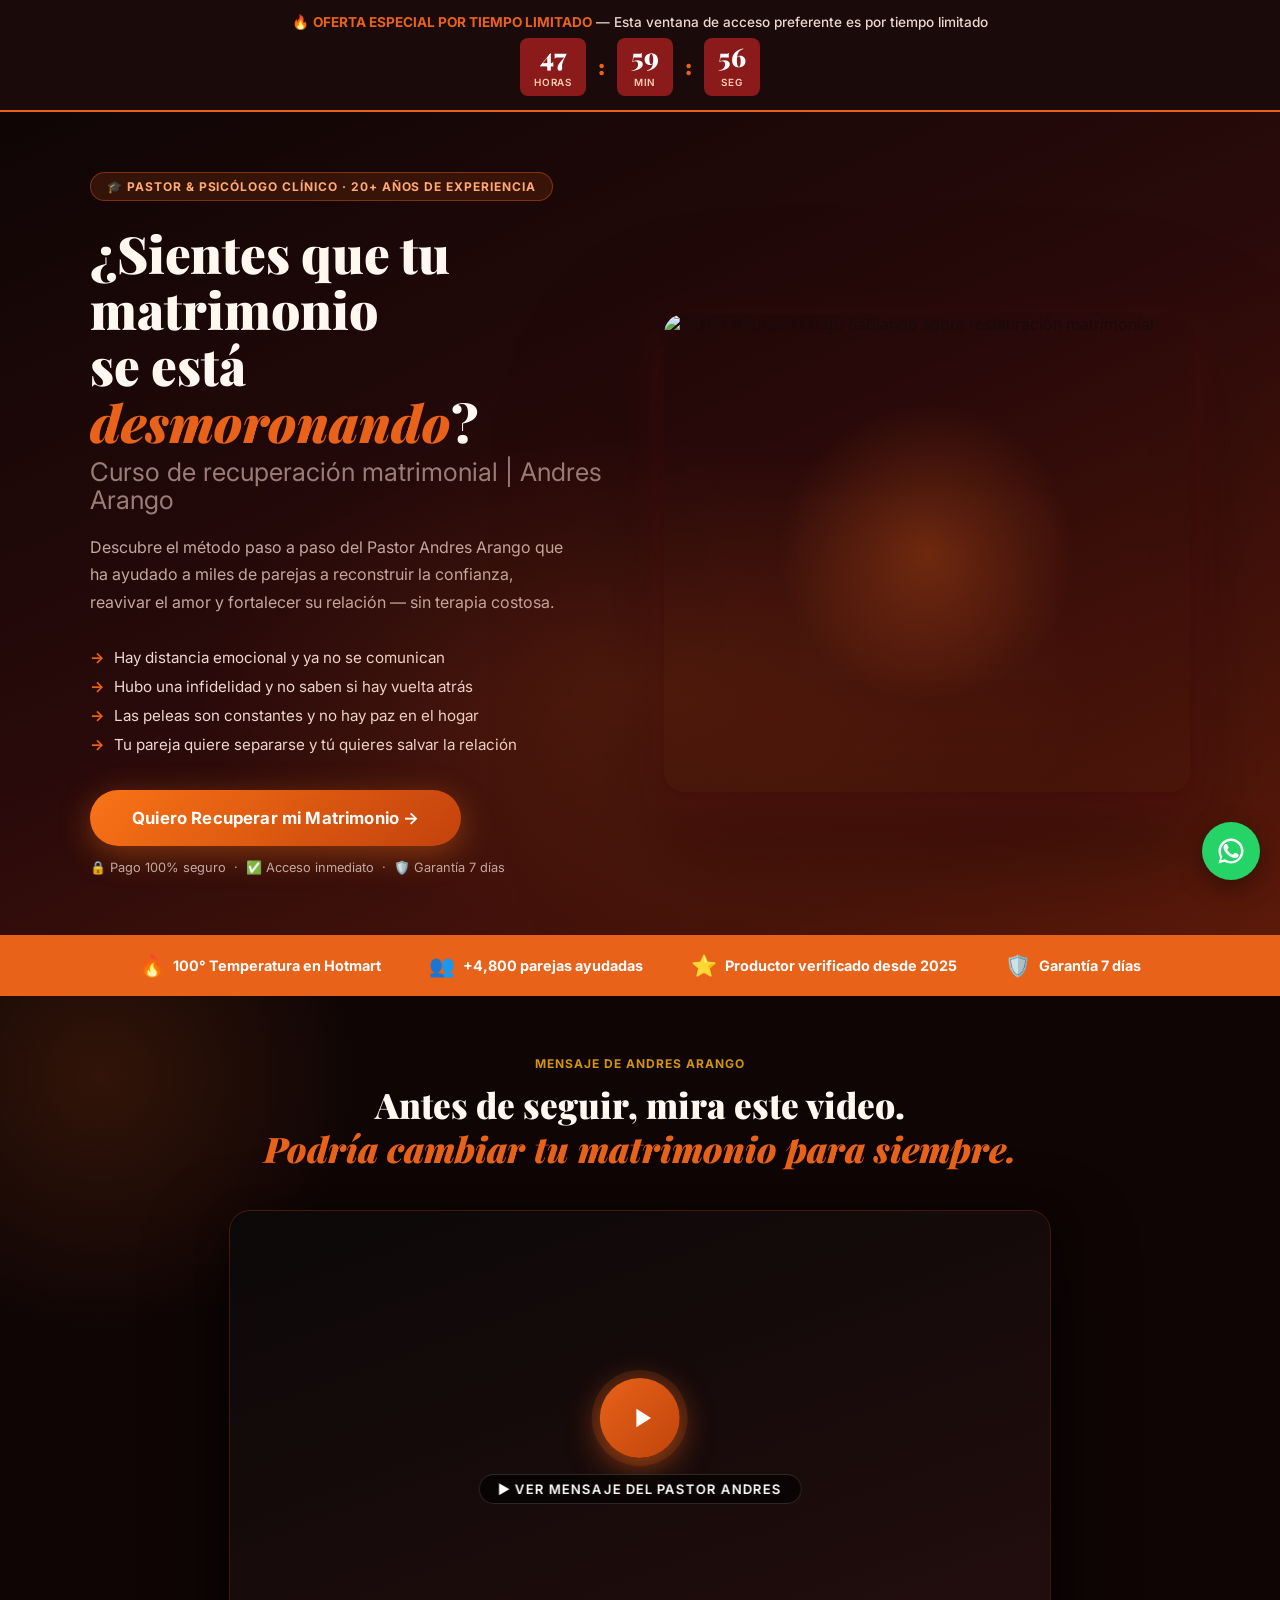
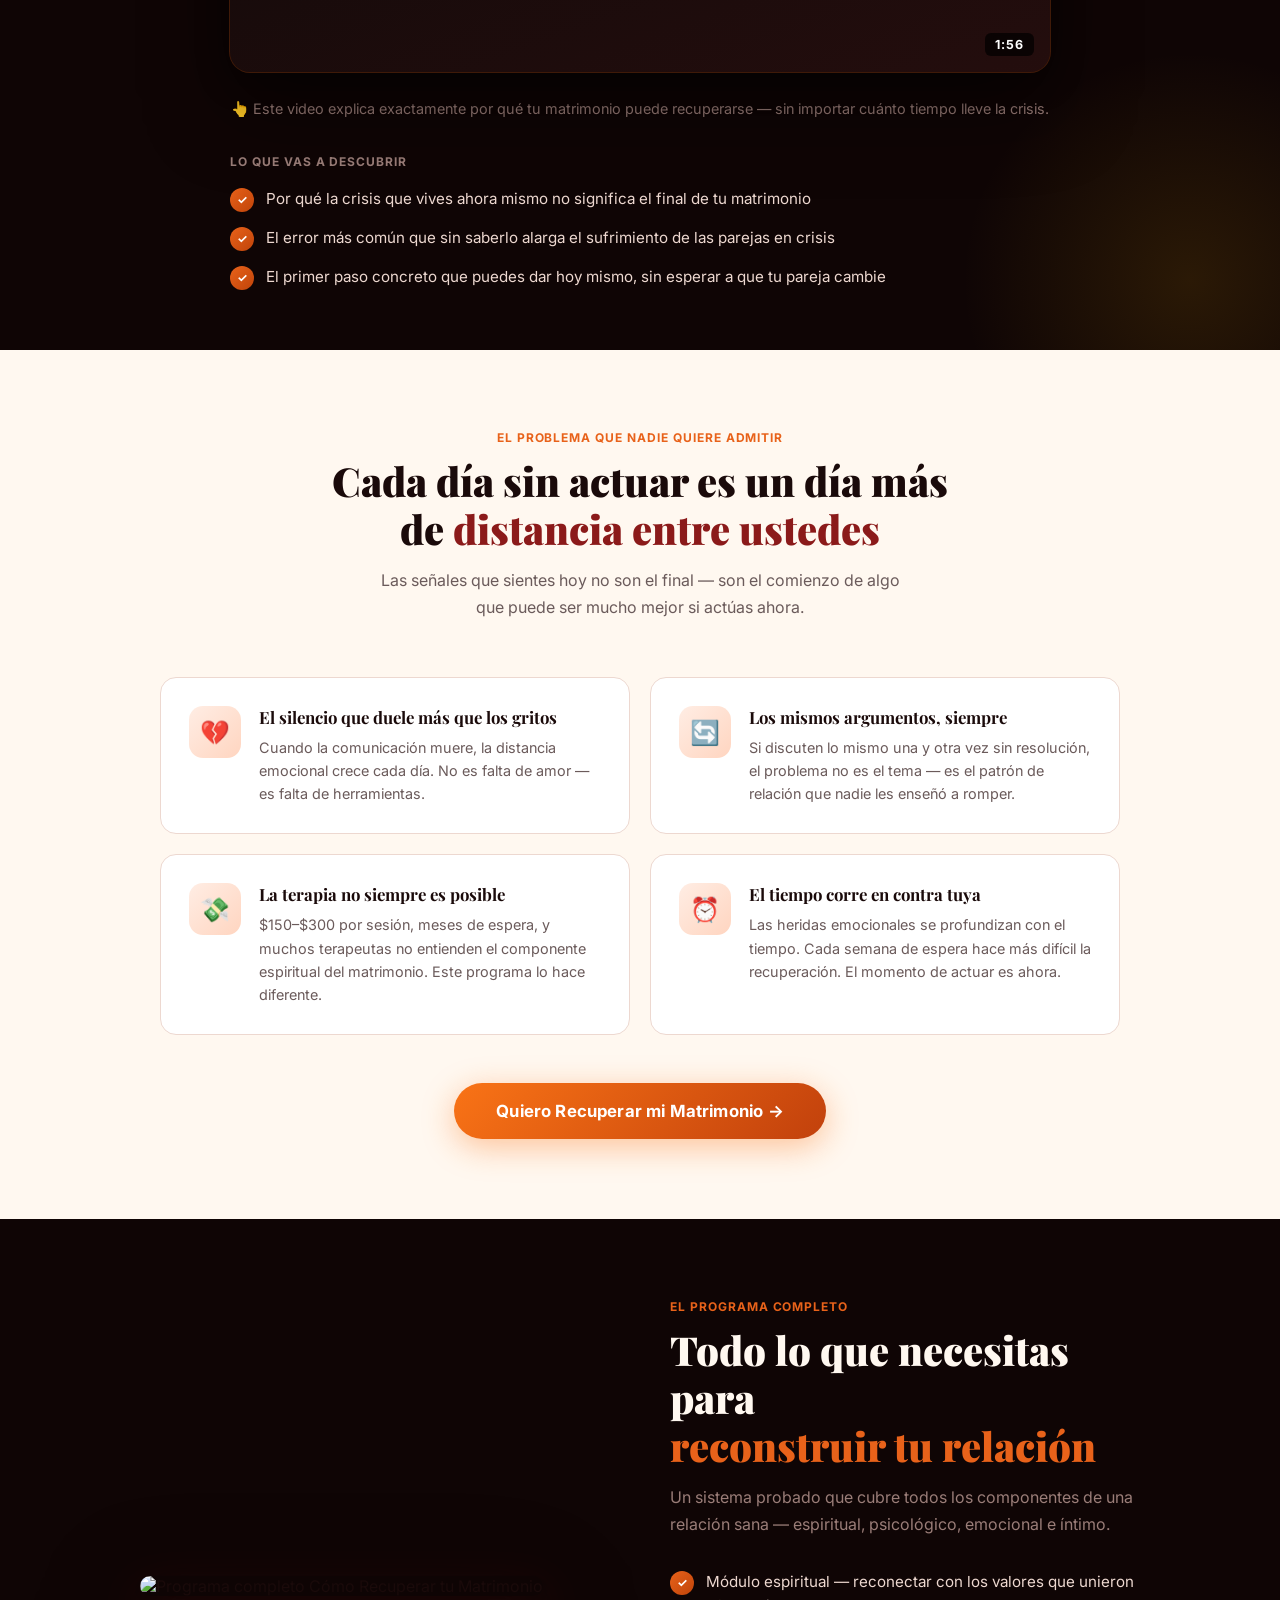
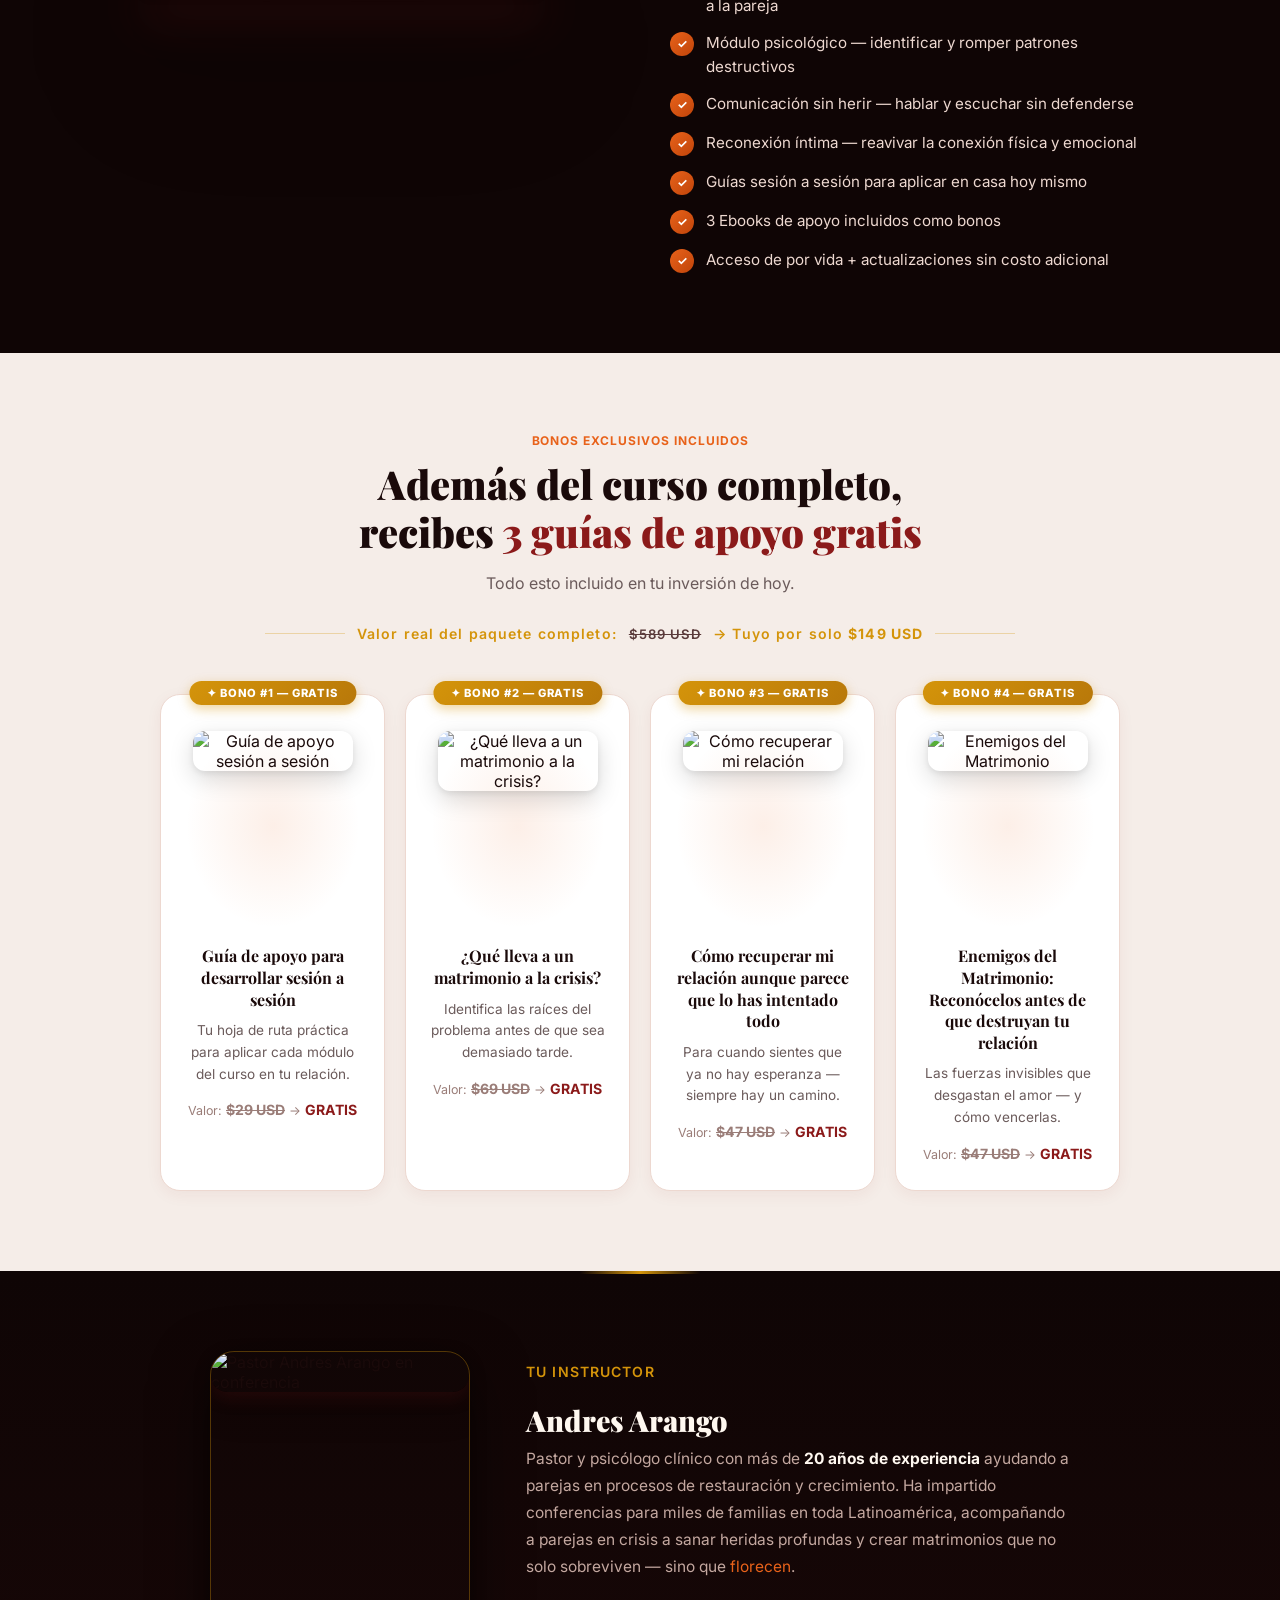
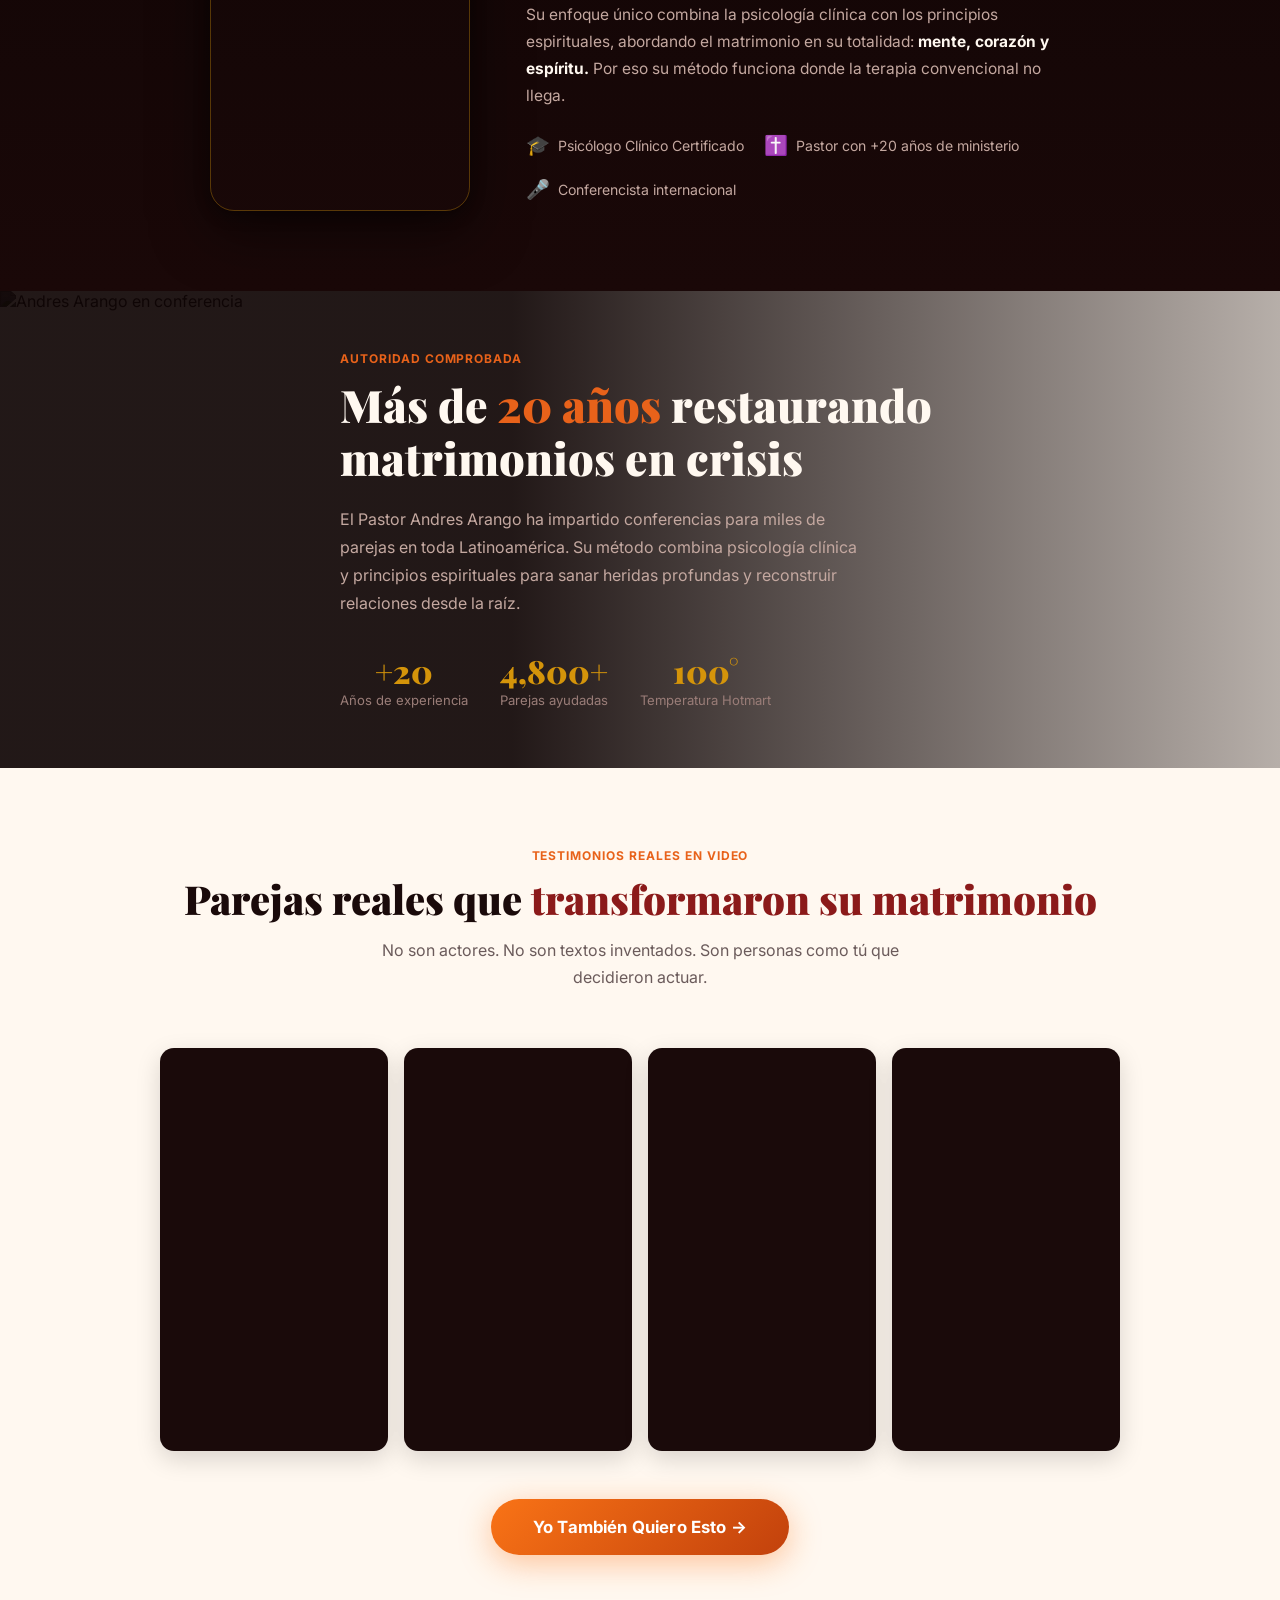
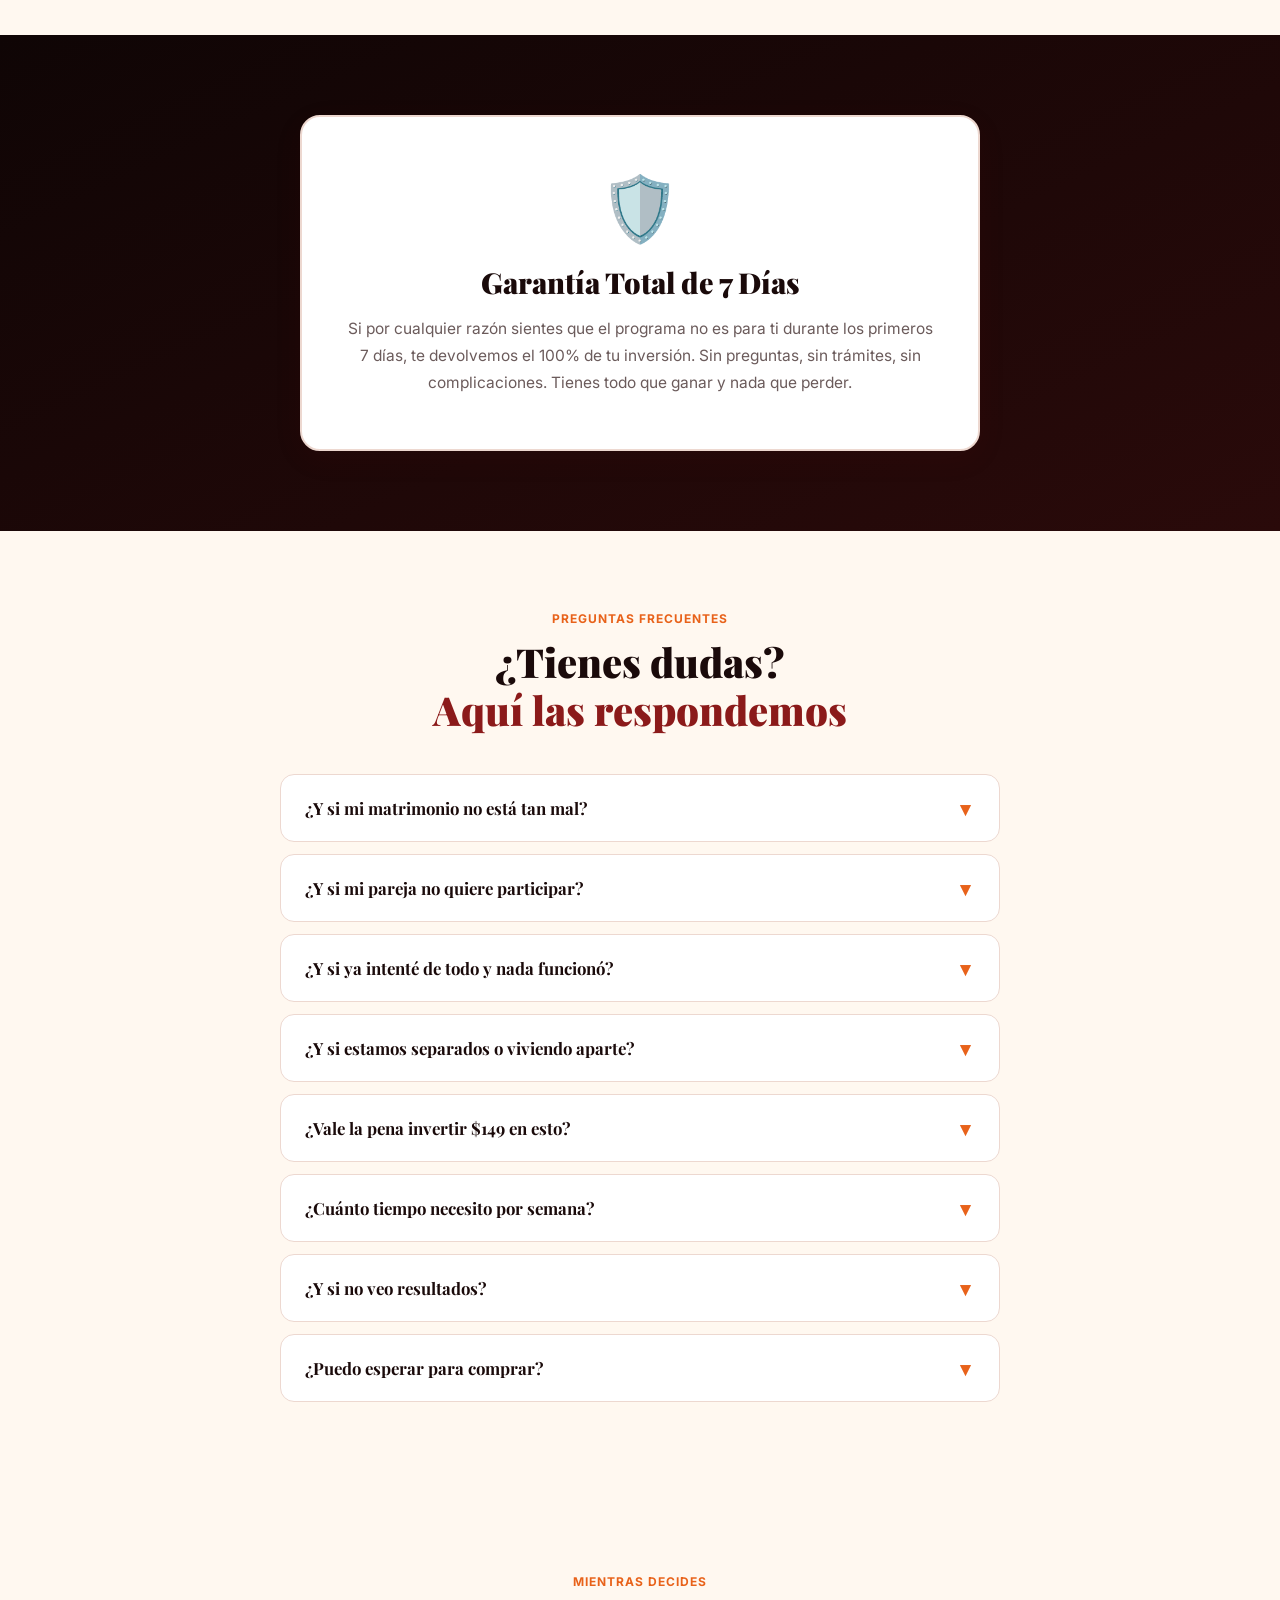
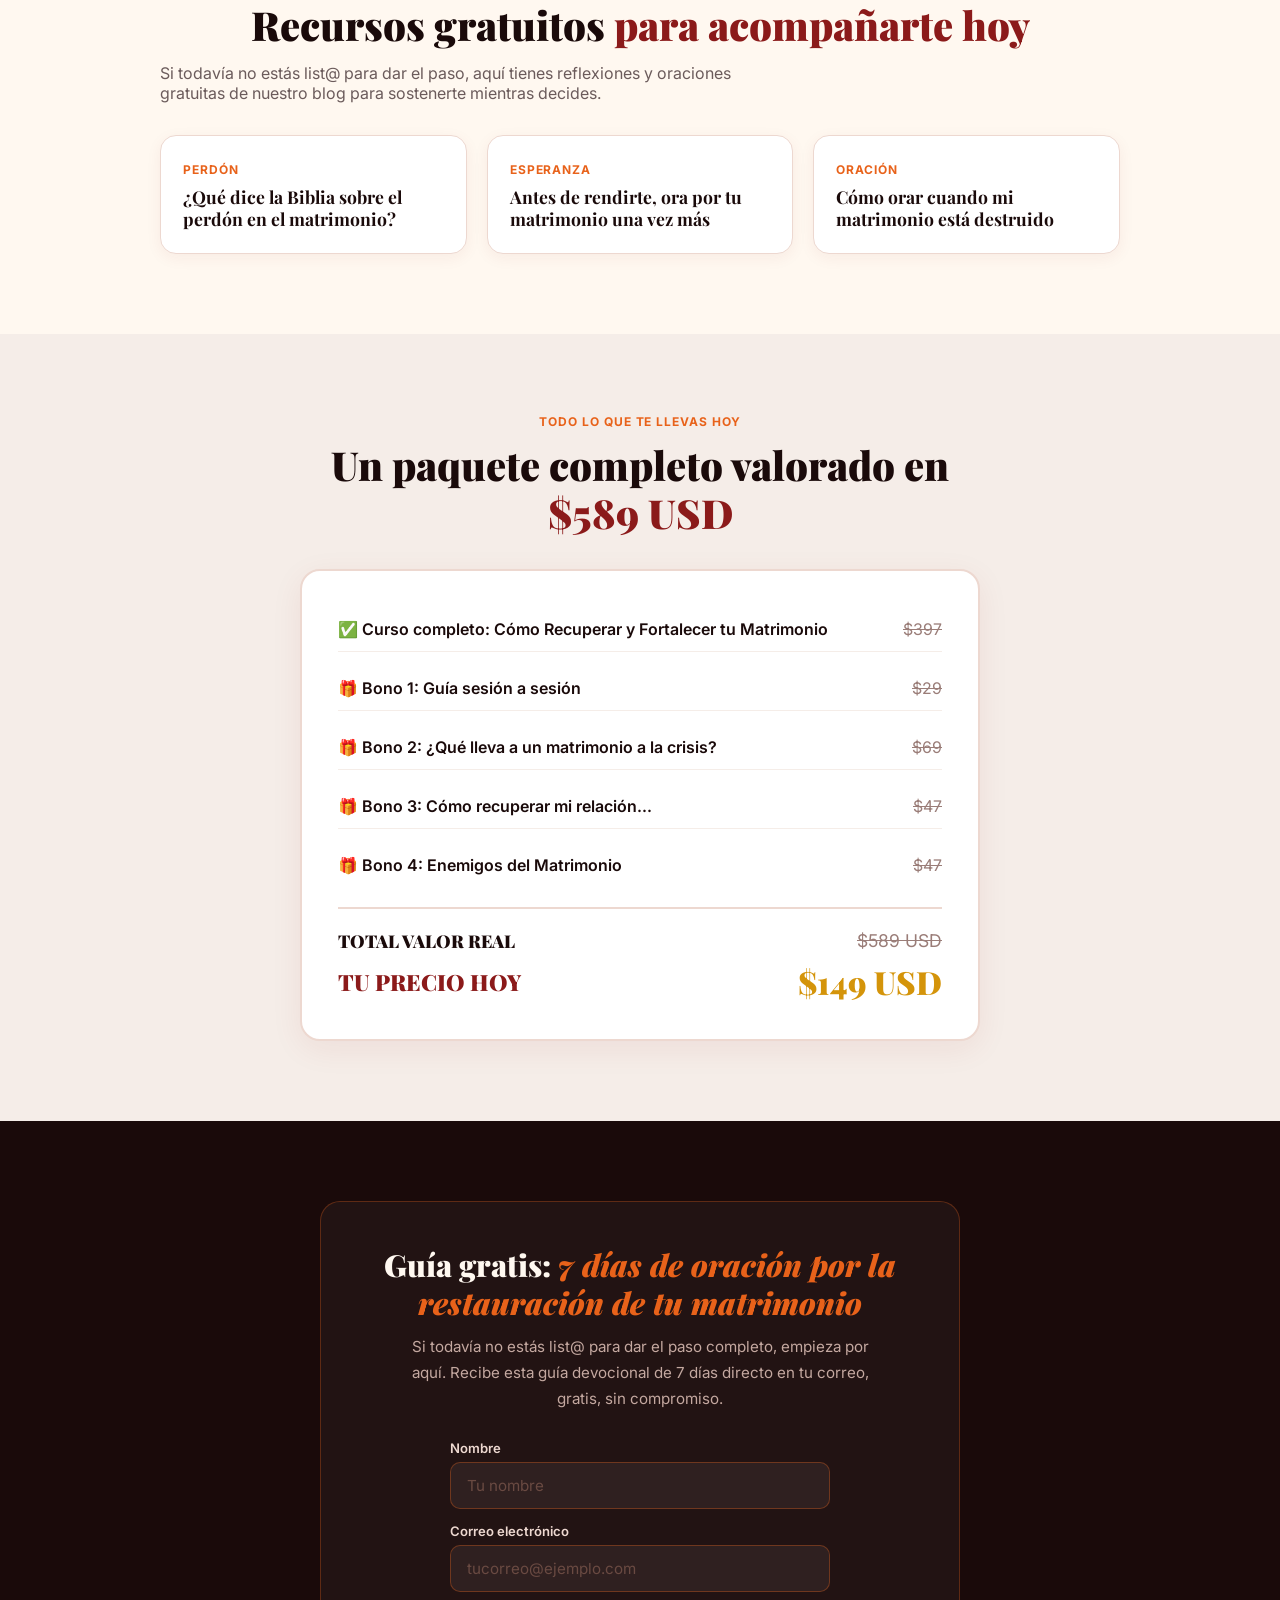
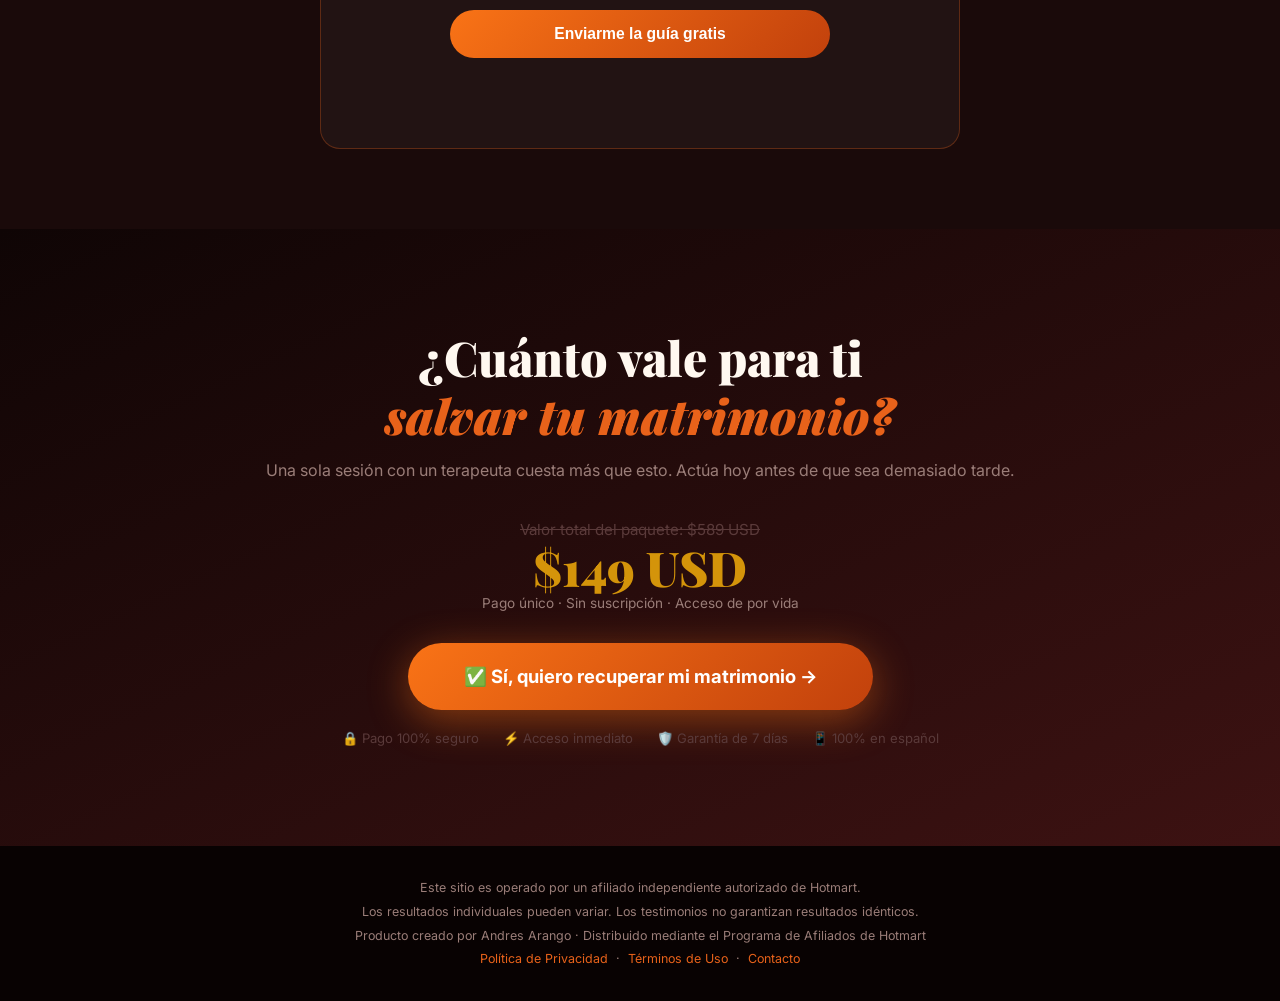
==== index.html @ 4d8a2b2e "feat: add floating WhatsApp button for visitor questions" ====
<!DOCTYPE html>
<html lang="es">
<head>
<meta charset="UTF-8">
<meta name="viewport" content="width=device-width, initial-scale=1.0">

<!-- CONFIGURACIÓN DE TRACKING — ver README.md para instrucciones -->
<script>
  window.RTM_CONFIG = {
    META_PIXEL_ID: '1792476815276272',
    META_PIXEL_ID_2: '1639376823820584',
    GA4_MEASUREMENT_ID: 'G-TPS7XFZXM7',
    LEAD_MAGNET_ENDPOINT: 'https://matrimonio-landing-api.vercel.app/api/newsletter'
  };
</script>
<script defer src="./analytics.js"></script>
<noscript><img height="1" width="1" style="display:none"
src="https://www.facebook.com/tr?id=1792476815276272&ev=PageView&noscript=1"
/></noscript>

<title>Recupera tu Matrimonio en Crisis | Curso Andres Arango</title>

<!-- SEO BÁSICO -->
<meta name="description" content="¿Tu matrimonio está en crisis? El método del Pastor Andres Arango, psicólogo clínico con 20+ años, para recuperar la confianza y el amor. Garantía de 7 días.">
<meta name="keywords" content="recuperar matrimonio, fortalecer matrimonio, crisis matrimonial, curso matrimonio, Andres Arango, restaurar relación, matrimonio en crisis, cómo salvar mi matrimonio">
<meta name="author" content="Andres Arango">
<meta name="robots" content="index, follow">
<link rel="canonical" href="https://restauratumatrimonio.org/">

<!-- OPEN GRAPH (Facebook / WhatsApp) -->
<meta property="og:type" content="website">
<meta property="og:url" content="https://restauratumatrimonio.org/">
<meta property="og:title" content="¿Tu Matrimonio Está en Crisis? Hay Solución — Andres Arango">
<meta property="og:description" content="Descubre el método paso a paso del Pastor Andres Arango para recuperar la confianza, reavivar el amor y fortalecer tu relación. Sin terapia costosa. Garantía 7 días.">
<meta property="og:image" content="https://pub-6b628a581f5c4279a17754da05badef4.r2.dev/r2-upload/hero-photo.webp">
<meta property="og:image:width" content="1200">
<meta property="og:image:height" content="630">
<meta property="og:site_name" content="Restaura tu Matrimonio">
<meta property="og:locale" content="es_ES">

<!-- TWITTER CARD -->
<meta name="twitter:card" content="summary_large_image">
<meta name="twitter:title" content="¿Tu Matrimonio Está en Crisis? Hay Solución">
<meta name="twitter:description" content="Método probado del Pastor Andres Arango para recuperar y fortalecer tu matrimonio. +4,800 parejas ayudadas.">
<meta name="twitter:image" content="https://pub-6b628a581f5c4279a17754da05badef4.r2.dev/r2-upload/hero-photo.webp">

<!-- SCHEMA.ORG — Curso -->
<script type="application/ld+json">
{
  "@context": "https://schema.org",
  "@type": "Course",
  "name": "Cómo Recuperar y Fortalecer tu Matrimonio",
  "description": "Curso online del Pastor y Psicólogo Clínico Andres Arango para recuperar y fortalecer el matrimonio. Incluye módulos espirituales, psicológicos, de comunicación e intimidad.",
  "provider": {
    "@type": "Person",
    "name": "Andres Arango",
    "jobTitle": "Pastor y Psicólogo Clínico",
    "url": "https://restauratumatrimonio.org"
  },
  "offers": {
    "@type": "Offer",
    "price": "149",
    "priceCurrency": "USD",
    "availability": "https://schema.org/InStock",
    "url": "https://go.hotmart.com/D1064872390"
  },
  "inLanguage": "es",
  "url": "https://restauratumatrimonio.org"
}
</script>

<!-- SCHEMA.ORG — FAQ (debe coincidir exactamente con el FAQ visible en la página) -->
<script type="application/ld+json">
{
  "@context": "https://schema.org",
  "@type": "FAQPage",
  "mainEntity": [
    {
      "@type": "Question",
      "name": "¿Y si mi matrimonio no está tan mal?",
      "acceptedAnswer": {
        "@type": "Answer",
        "text": "Este curso también previene y fortalece. No tienes que estar en crisis para beneficiarte — las parejas que lo hacen antes tienen resultados aún más poderosos."
      }
    },
    {
      "@type": "Question",
      "name": "¿Y si mi pareja no quiere participar?",
      "acceptedAnswer": {
        "@type": "Answer",
        "text": "Muchas transformaciones empiezan con uno. Cuando tú cambias, la dinámica de la relación cambia — no necesitas que tu pareja participe desde el inicio."
      }
    },
    {
      "@type": "Question",
      "name": "¿Y si ya intenté de todo y nada funcionó?",
      "acceptedAnswer": {
        "@type": "Answer",
        "text": "Muchas parejas llegan aquí después de terapia, libros o consejos que no dieron resultado. Este programa combina lo espiritual, lo psicológico y lo práctico en un solo sistema paso a paso, diseñado para romper los patrones que un intento aislado no puede cambiar."
      }
    },
    {
      "@type": "Question",
      "name": "¿Y si estamos separados o viviendo aparte?",
      "acceptedAnswer": {
        "@type": "Answer",
        "text": "Sí, puede ayudarte incluso si ya están separados. Muchas herramientas — sanar heridas, entender qué llevó a la crisis, reconstruir la comunicación — se trabajan primero de forma individual, antes de cualquier reencuentro."
      }
    },
    {
      "@type": "Question",
      "name": "¿Vale la pena invertir $149 en esto?",
      "acceptedAnswer": {
        "@type": "Answer",
        "text": "Compáralo con una sola sesión de terapia de pareja, que suele costar $150–$300 y requiere varias sesiones. Aquí tienes acceso de por vida a un sistema completo, con garantía de 7 días: si sientes que no es para ti, te devolvemos el 100%. El riesgo está de nuestro lado."
      }
    },
    {
      "@type": "Question",
      "name": "¿Cuánto tiempo necesito por semana?",
      "acceptedAnswer": {
        "@type": "Answer",
        "text": "El curso está diseñado para avanzar a tu ritmo. Puedes dedicar 30-45 minutos por semana y ver resultados reales en pocas semanas."
      }
    },
    {
      "@type": "Question",
      "name": "¿Y si no veo resultados?",
      "acceptedAnswer": {
        "@type": "Answer",
        "text": "Tienes 7 días de garantía completa. Si por cualquier razón sientes que no es para ti, te devolvemos el 100% sin preguntas."
      }
    },
    {
      "@type": "Question",
      "name": "¿Puedo esperar para comprar?",
      "acceptedAnswer": {
        "@type": "Answer",
        "text": "Puedes tomarte el tiempo que necesites. Lo único que cambia con el tiempo no es el precio — es cuánto más tiempo pasa tu matrimonio sin las herramientas que necesita. Si sientes que es el momento, esta ventana de acceso preferente está disponible ahora mismo."
      }
    }
  ]
}
</script>

<!-- FAVICON -->
<link rel="icon" type="image/x-icon" href="./favicon.ico">
<link rel="shortcut icon" href="./favicon.ico">
<link rel="apple-touch-icon" href="./favicon.ico">

<!-- PERFORMANCE -->
<link rel="preconnect" href="https://fonts.googleapis.com">
<link rel="preconnect" href="https://fonts.gstatic.com" crossorigin>
<link rel="preconnect" href="https://pub-6b628a581f5c4279a17754da05badef4.r2.dev" crossorigin>
<link rel="dns-prefetch" href="https://www.youtube.com">
<!-- Fuentes no bloqueantes con display=swap -->
<link rel="stylesheet" href="https://fonts.googleapis.com/css2?family=Playfair+Display:ital,wght@0,700;0,900;1,700&family=Inter:wght@400;500;600;700&display=swap" media="print" onload="this.media='all'">
<noscript><link rel="stylesheet" href="https://fonts.googleapis.com/css2?family=Playfair+Display:ital,wght@0,700;0,900;1,700&family=Inter:wght@400;500;600;700&display=swap"></noscript>
<!-- Preload imagen hero (LCP crítico) -->
<link rel="preload" as="image" href="https://pub-6b628a581f5c4279a17754da05badef4.r2.dev/r2-upload/hero-photo.webp" fetchpriority="high">
<style>
  /* Fuentes cargadas via <link> en el <head> para no bloquear render */

  *, *::before, *::after { box-sizing: border-box; margin: 0; padding: 0; }

  :root {
    --crimson: #8B1A1A;
    --orange:  #E8621A;
    --gold:    #D4940A;
    --cream:   #FFF8F0;
    --dark:    #1A0A0A;
    --gray:    #6B5B5B;
    --light:   #F5EDE8;
  }

  html { scroll-behavior: smooth; }
  body { font-display: swap; font-family: 'Inter', sans-serif; background: var(--cream); color: var(--dark); overflow-x: hidden; }

  /* ── IMÁGENES GLOBALES ── */

  /* Mockup del curso (hero + sección solución) */
  .hero-img img,
  .solution-img img {
    border-radius: 20px;
    box-shadow:
      0 4px 6px rgba(0,0,0,0.08),
      0 20px 48px rgba(139,26,26,0.28),
      0 40px 80px rgba(0,0,0,0.35);
    transition: transform 0.3s ease, box-shadow 0.3s ease;
  }
  .hero-img img:hover,
  .solution-img img:hover {
    transform: translateY(-6px) scale(1.01);
    box-shadow:
      0 8px 12px rgba(0,0,0,0.1),
      0 28px 60px rgba(139,26,26,0.35),
      0 50px 100px rgba(0,0,0,0.4);
  }

  /* Ebooks / bonos */
  .ebook-card img {
    border-radius: 12px;
    box-shadow:
      0 4px 12px rgba(0,0,0,0.12),
      0 12px 28px rgba(139,26,26,0.18);
    transition: transform 0.25s ease, box-shadow 0.25s ease;
  }
  .ebook-card:hover img {
    transform: translateY(-5px) rotate(-1deg);
    box-shadow:
      0 8px 20px rgba(0,0,0,0.16),
      0 20px 40px rgba(139,26,26,0.28);
  }

  /* Foto retrato del autor */
  .author-photo img {
    border-radius: 18px;
    box-shadow:
      0 8px 24px rgba(139,26,26,0.2),
      0 24px 56px rgba(0,0,0,0.25);
    transition: transform 0.3s ease;
  }
  .author-photo img:hover { transform: scale(1.02); }

  /* Foto secundaria del autor (predicando) */
  .author-photo + div img,
  .author-inner div > div img {
    border-radius: 16px;
    box-shadow:
      0 6px 18px rgba(139,26,26,0.18),
      0 16px 36px rgba(0,0,0,0.2);
  }

  /* Foto de fondo de banda de autoridad */
  section img[alt*="conferencia"] {
    border-radius: 0;
    box-shadow: none;
  }

  /* ── TOP BAR ── */
  .topbar {
    background: var(--dark);
    color: #fff;
    text-align: center;
    padding: 10px 20px;
    font-size: 0.82rem;
    font-weight: 600;
    letter-spacing: 0.08em;
  }
  .topbar span { color: var(--gold); }

  /* ── HERO ── */
  .hero {
    background: linear-gradient(155deg, #0F0505 0%, #2A0A0A 50%, #5C1A0A 100%);
    padding: 60px 20px 0;
    position: relative;
    overflow: hidden;
  }
  .hero::before {
    content: '';
    position: absolute;
    bottom: 0; left: 50%;
    transform: translateX(-50%);
    width: 900px; height: 500px;
    background: radial-gradient(ellipse, rgba(232,98,26,0.15) 0%, transparent 70%);
    pointer-events: none;
  }

  .hero-inner {
    max-width: 1100px;
    margin: 0 auto;
    display: grid;
    grid-template-columns: 1fr 1fr;
    gap: 48px;
    align-items: center;
  }

  .hero-text { padding-bottom: 60px; }

  .badge {
    display: inline-flex;
    align-items: center;
    gap: 6px;
    background: rgba(232,98,26,0.15);
    border: 1px solid rgba(232,98,26,0.4);
    color: #FFAA70;
    font-size: 0.75rem;
    font-weight: 700;
    letter-spacing: 0.08em;
    text-transform: uppercase;
    padding: 6px 16px;
    border-radius: 50px;
    margin-bottom: 24px;
  }

  .hero h1 {
    font-family: 'Playfair Display', serif;
    font-size: clamp(2rem, 4.5vw, 3.2rem);
    font-weight: 900;
    color: #FFF8F0;
    line-height: 1.1;
    margin-bottom: 20px;
  }
  .hero h1 em { font-style: italic; color: var(--orange); }

  .hero-desc {
    color: #C4A8A0;
    font-size: 1rem;
    line-height: 1.7;
    margin-bottom: 32px;
    max-width: 480px;
  }

  /* PAIN CHECKLIST */
  .pain-list {
    list-style: none;
    margin-bottom: 36px;
    display: flex;
    flex-direction: column;
    gap: 10px;
  }
  .pain-list li {
    display: flex;
    align-items: center;
    gap: 10px;
    color: #EDD8D0;
    font-size: 0.95rem;
  }
  .pain-list li::before {
    content: '→';
    color: var(--orange);
    font-weight: 700;
    flex-shrink: 0;
  }

  .cta-btn {
    display: inline-block;
    background: linear-gradient(135deg, #F97316 0%, #C2410C 100%);
    color: #fff;
    font-weight: 700;
    font-size: 1.05rem;
    padding: 18px 42px;
    border-radius: 50px;
    text-decoration: none;
    box-shadow: 0 8px 32px rgba(249,115,22,0.4);
    transition: transform 0.15s, box-shadow 0.15s;
    animation: glow 2.5s ease-in-out infinite;
    letter-spacing: 0.01em;
  }
  .cta-btn:hover { transform: translateY(-2px); box-shadow: 0 12px 40px rgba(249,115,22,0.6); }

  @keyframes glow {
    0%, 100% { box-shadow: 0 8px 32px rgba(249,115,22,0.4); }
    50% { box-shadow: 0 8px 48px rgba(249,115,22,0.65); }
  }

  .trust-row {
    margin-top: 14px;
    display: flex;
    align-items: center;
    gap: 8px;
    color: #C4A8A0;
    font-size: 0.8rem;
  }

  /* HERO IMAGE */
  .hero-img {
    position: relative;
    display: flex;
    align-items: flex-end;
    justify-content: center;
  }
  .hero-img img {
    width: 100%;
    max-width: 540px;
    filter: drop-shadow(0 32px 64px rgba(0,0,0,0.6));
    position: relative;
    z-index: 1;
  }
  .hero-img .glow-orb {
    position: absolute;
    width: 300px; height: 300px;
    background: radial-gradient(circle, rgba(232,98,26,0.3), transparent 70%);
    border-radius: 50%;
    top: 50%; left: 50%;
    transform: translate(-50%, -50%);
    z-index: 0;
  }

  /* ── SOCIAL PROOF BAR ── */
  .proof-bar {
    background: var(--orange);
    padding: 18px 20px;
    display: flex;
    justify-content: center;
    gap: 48px;
    flex-wrap: wrap;
  }
  .proof-item {
    display: flex;
    align-items: center;
    gap: 8px;
    color: #fff;
    font-weight: 700;
    font-size: 0.9rem;
  }
  .proof-item span { font-size: 1.3rem; }

  /* ── PAIN SECTION ── */
  .section { padding: 80px 20px; }
  .container { max-width: 960px; margin: 0 auto; }

  .sec-label {
    display: block;
    text-align: center;
    font-size: 0.75rem;
    font-weight: 700;
    letter-spacing: 0.08em;
    text-transform: uppercase;
    color: var(--orange);
    margin-bottom: 12px;
  }
  .sec-title {
    font-family: 'Playfair Display', serif;
    font-size: clamp(1.8rem, 3.5vw, 2.5rem);
    font-weight: 900;
    text-align: center;
    line-height: 1.2;
    margin-bottom: 14px;
  }
  .sec-title em { font-style: normal; color: var(--crimson); }
  .sec-sub {
    text-align: center;
    color: var(--gray);
    font-size: 1rem;
    max-width: 520px;
    margin: 0 auto 56px;
    line-height: 1.7;
  }

  /* PAIN CARDS WITH IMAGES */
  .pain-grid {
    display: grid;
    grid-template-columns: repeat(2, 1fr);
    gap: 20px;
  }
  .pain-card {
    background: #fff;
    border: 1px solid #EDD8D0;
    border-radius: 16px;
    padding: 28px;
    display: flex;
    gap: 18px;
    align-items: flex-start;
    transition: transform 0.2s, box-shadow 0.2s;
  }
  .pain-card:hover { transform: translateY(-3px); box-shadow: 0 10px 28px rgba(139,26,26,0.08); }
  .pain-icon {
    width: 52px; height: 52px; flex-shrink: 0;
    background: linear-gradient(135deg, #FFEDE4, #FFD5C0);
    border-radius: 14px;
    display: flex; align-items: center; justify-content: center;
    font-size: 1.5rem;
  }
  .pain-card h4 {
    font-family: 'Playfair Display', serif;
    font-size: 1.05rem;
    font-weight: 700;
    margin-bottom: 8px;
  }
  .pain-card p { font-size: 0.9rem; color: var(--gray); line-height: 1.6; }

  /* ── SOLUTION SECTION ── */
  .solution-bg { background: #0F0505; }
  .solution-inner {
    max-width: 1000px;
    margin: 0 auto;
    display: grid;
    grid-template-columns: 1fr 1fr;
    gap: 60px;
    align-items: center;
  }
  .solution-img img {
    width: 100%;
    max-width: 460px;
    filter: drop-shadow(0 24px 48px rgba(0,0,0,0.7));
  }
  .solution-text .sec-label { text-align: left; }
  .solution-text .sec-title { text-align: left; color: #FFF8F0; }
  .solution-text .sec-title em { color: var(--orange); }
  .solution-text .sec-sub { text-align: left; color: #9A7D78; margin-bottom: 32px; }

  .check-list { list-style: none; display: flex; flex-direction: column; gap: 14px; }
  .check-list li {
    display: flex; gap: 12px; align-items: flex-start;
    color: #EDD8D0; font-size: 0.95rem; line-height: 1.55;
  }
  .check-list li .ck {
    width: 24px; height: 24px; flex-shrink: 0; margin-top: 1px;
    background: linear-gradient(135deg, var(--orange), #C0440A);
    border-radius: 50%;
    display: flex; align-items: center; justify-content: center;
    color: #fff; font-size: 0.75rem; font-weight: 700;
  }

  /* ── EBOOKS SECTION ── */
  .bonos-section {
    background: var(--light);
    position: relative;
    overflow: hidden;
  }
  .bonos-section .sec-label { color: var(--orange); }
  .bonos-section .sec-title { color: var(--dark); }
  .bonos-section .sec-title em { color: var(--crimson); }
  .bonos-section .sec-sub { color: var(--gray); }

  .valor-total {
    display: flex;
    align-items: center;
    justify-content: center;
    gap: 12px;
    margin-bottom: 52px;
    margin-top: -28px;
  }
  .valor-total .linea { height: 1px; width: 80px; background: rgba(212,148,10,0.3); }
  .valor-total span {
    color: var(--gold);
    font-size: 0.88rem;
    font-weight: 600;
    letter-spacing: 0.08em;
  }
  .valor-total .precio-tachado {
    text-decoration: line-through;
    color: #5A3A3A;
    font-size: 0.82rem;
  }

  .ebooks-grid {
    display: grid;
    grid-template-columns: repeat(3, 1fr);
    gap: 20px;
  }
  .ebook-card {
    background: #fff;
    border: 1px solid #EDD8D0;
    border-radius: 20px;
    padding: 36px 24px 28px;
    text-align: center;
    transition: transform 0.25s, box-shadow 0.25s, border-color 0.25s;
    position: relative;
    box-shadow: 0 4px 16px rgba(139,26,26,0.06);
  }
  .ebook-card:hover {
    transform: translateY(-8px);
    border-color: var(--orange);
    box-shadow: 0 20px 48px rgba(139,26,26,0.14);
  }
  .ebook-card .img-wrap {
    width: 160px;
    height: 190px;
    margin: 0 auto 24px;
    position: relative;
  }
  .ebook-card .img-wrap::before {
    content: '';
    position: absolute;
    inset: -8px;
    background: radial-gradient(ellipse, rgba(232,98,26,0.1) 0%, transparent 70%);
    border-radius: 50%;
  }
  .ebook-card img {
    width: 100%;
    height: 100%;
    object-fit: contain;
    position: relative;
    z-index: 1;
    border-radius: 12px;
    box-shadow: 0 8px 24px rgba(0,0,0,0.15), 0 2px 6px rgba(0,0,0,0.08);
    transition: transform 0.3s ease, box-shadow 0.3s ease;
  }
  .ebook-card:hover img {
    transform: scale(1.05) translateY(-4px);
    box-shadow: 0 16px 40px rgba(0,0,0,0.22), 0 4px 10px rgba(139,26,26,0.12);
  }
  .ebook-card h4 {
    font-family: 'Playfair Display', serif;
    font-size: 1rem;
    font-weight: 700;
    margin-bottom: 10px;
    line-height: 1.35;
    color: var(--dark);
  }
  .ebook-card p { font-size: 0.85rem; color: var(--gray); line-height: 1.6; }
  .ebook-card .valor-bono {
    margin-top: 16px;
    font-size: 0.78rem;
    color: #9A7D78;
  }
  .ebook-card .valor-bono span {
    color: var(--crimson);
    font-weight: 700;
    font-size: 0.88rem;
  }

  .bonus-tag {
    position: absolute;
    top: -14px; left: 50%;
    transform: translateX(-50%);
    background: linear-gradient(135deg, var(--gold), #B8780A);
    color: #fff;
    font-size: 0.7rem;
    font-weight: 800;
    padding: 5px 18px;
    border-radius: 50px;
    text-transform: uppercase;
    letter-spacing: 0.08em;
    white-space: nowrap;
    box-shadow: 0 4px 12px rgba(212,148,10,0.4);
  }

  /* ── AUTHOR ── */
  .author-section { background: var(--light); }
  /* Fondo oscuro + separador dorado para marcar un quiebre visual claro
     con la sección de bonos justo encima (ambas usaban tonos crema casi
     idénticos y se fundían entre sí). */
  .author-section--dark {
    background: linear-gradient(180deg, #0F0505 0%, #1A0808 100%);
    position: relative;
  }
  .author-section--dark::before {
    content: '';
    position: absolute;
    top: 0; left: 50%;
    transform: translateX(-50%);
    width: 120px; height: 3px;
    background: linear-gradient(90deg, transparent, var(--gold), transparent);
  }
  .author-inner {
    max-width: 860px;
    margin: 0 auto;
    display: grid;
    grid-template-columns: 260px 1fr;
    gap: 56px;
    align-items: center;
  }
  .author-photos-col {
    display: flex;
    flex-direction: column;
    gap: 16px;
  }
  .author-photo-main {
    width: 100%;
    height: 300px;
    border-radius: 20px;
    overflow: hidden;
    box-shadow: 0 12px 40px rgba(139,26,26,0.18), 0 4px 12px rgba(0,0,0,0.1);
  }
  .author-photo-main img {
    width: 100%; height: 100%;
    object-fit: cover;
    object-position: top center;
  }
  /* Foto única grande del instructor, en vez de dos fotos pequeñas
     apiladas — más editorial, menos apretado. */
  .author-photo-main--lg {
    height: 460px;
    border-radius: 24px;
    border: 1px solid rgba(212,148,10,0.35);
    box-shadow: 0 20px 56px rgba(0,0,0,0.5), 0 4px 16px rgba(0,0,0,0.3);
  }
  .author-photo-stage {
    width: 100%;
    height: 160px;
    border-radius: 16px;
    overflow: hidden;
    box-shadow: 0 8px 24px rgba(139,26,26,0.14), 0 2px 8px rgba(0,0,0,0.1);
  }
  .author-photo-stage img {
    width: 100%; height: 100%;
    object-fit: cover;
    object-position: center top;
  }
  .author-text .name {
    font-family: 'Playfair Display', serif;
    font-size: 1.8rem;
    font-weight: 900;
    margin-bottom: 6px;
  }
  .author-text .role {
    color: var(--orange);
    font-size: 0.88rem;
    font-weight: 600;
    letter-spacing: 0.08em;
    text-transform: uppercase;
    margin-bottom: 16px;
  }
  .author-text p {
    color: var(--gray);
    font-size: 0.97rem;
    line-height: 1.75;
  }
  .author-text--dark .name { color: #FFF8F0; }
  .author-text--dark .role { color: var(--gold); }
  .author-text--dark p { color: #C4A8A0; }
  .author-text--dark p strong { color: #FFF8F0; }
  .author-text--dark p em { color: var(--orange); font-style: normal; }

  /* ── TESTIMONIALS ── */
  .testim-grid {
    display: grid;
    grid-template-columns: repeat(3, 1fr);
    gap: 20px;
  }
  .testim {
    background: #fff;
    border: 1px solid #EDD8D0;
    border-radius: 16px;
    padding: 26px;
  }
  .stars { color: var(--gold); font-size: 0.9rem; margin-bottom: 12px; }
  .testim p { font-size: 0.91rem; color: #4A3A3A; line-height: 1.7; margin-bottom: 16px; }
  .t-author { display: flex; align-items: center; gap: 10px; }
  .avatar {
    width: 38px; height: 38px; border-radius: 50%;
    display: flex; align-items: center; justify-content: center;
    font-weight: 700; font-size: 0.8rem; color: #fff; flex-shrink: 0;
  }
  .t-author span { font-size: 0.84rem; color: var(--gray); font-weight: 600; }

  /* ── GUARANTEE ── */
  .guarantee-box {
    background: #fff;
    border: 2px solid #EDD8D0;
    border-radius: 20px;
    max-width: 680px;
    margin: 0 auto;
    padding: 52px 44px;
    text-align: center;
    box-shadow: 0 8px 32px rgba(139,26,26,0.06);
  }
  .guarantee-box .icon { font-size: 4rem; margin-bottom: 16px; }
  .guarantee-box h3 {
    font-family: 'Playfair Display', serif;
    font-size: 1.8rem; font-weight: 900;
    margin-bottom: 14px;
  }
  .guarantee-box p { color: var(--gray); font-size: 0.97rem; line-height: 1.75; }

  /* ── FINAL CTA ── */
  .final-cta {
    background: linear-gradient(155deg, #0F0505, #3D1212);
    padding: 100px 20px;
    text-align: center;
  }
  .final-cta h2 {
    font-family: 'Playfair Display', serif;
    font-size: clamp(2rem, 4vw, 3rem);
    font-weight: 900;
    color: #FFF8F0;
    max-width: 680px;
    margin: 0 auto 16px;
    line-height: 1.2;
  }
  .final-cta h2 em { font-style: italic; color: var(--orange); }
  .final-cta .sub { color: #9A7D78; margin-bottom: 40px; font-size: 1rem; }

  .price-block { margin-bottom: 32px; }
  .price-old { color: #5A3A3A; text-decoration: line-through; font-size: 0.95rem; }
  .price-new {
    font-family: 'Playfair Display', serif;
    font-size: 3rem; font-weight: 900;
    color: var(--gold); line-height: 1;
    margin: 4px 0;
  }
  .price-note { color: #9A7D78; font-size: 0.85rem; }

  .cta-btn-lg {
    display: inline-block;
    background: linear-gradient(135deg, #F97316 0%, #C2410C 100%);
    color: #fff;
    font-weight: 700;
    font-size: 1.15rem;
    padding: 22px 56px;
    border-radius: 50px;
    text-decoration: none;
    box-shadow: 0 10px 40px rgba(249,115,22,0.45);
    animation: glow 2.5s ease-in-out infinite;
  }

  .trust-badges {
    margin-top: 20px;
    display: flex;
    justify-content: center;
    gap: 24px;
    flex-wrap: wrap;
    color: #5A3A3A;
    font-size: 0.82rem;
  }
  .trust-badges span { display: flex; align-items: center; gap: 5px; }

  /* ── FOOTER ── */
  footer {
    background: #080202;
    padding: 30px 20px;
    text-align: center;
    color: #9A7D78;
    font-size: 0.78rem;
    line-height: 1.9;
  }
  footer a { color: var(--orange); text-decoration: none; }

  /* ── STICKY MOBILE ── */
  .sticky {
    position: fixed; bottom: 0; left: 0; right: 0;
    background: rgba(15,5,5,0.95);
    backdrop-filter: blur(8px);
    padding: 12px 16px;
    z-index: 200;
    display: none;
  }
  .sticky a {
    display: block;
    background: linear-gradient(135deg, #F97316, #C2410C);
    color: #fff; font-weight: 700; font-size: 0.95rem;
    padding: 14px; border-radius: 12px;
    text-align: center; text-decoration: none;
  }

  /* ── WHATSAPP FLOTANTE ── */
  .whatsapp-float {
    position: fixed;
    right: 20px;
    bottom: 20px;
    z-index: 210;
    width: 58px;
    height: 58px;
    border-radius: 50%;
    background: #25D366;
    display: flex;
    align-items: center;
    justify-content: center;
    box-shadow: 0 8px 24px rgba(0,0,0,0.35);
    transition: transform 0.15s ease, box-shadow 0.15s ease;
  }
  .whatsapp-float:hover { transform: scale(1.06); box-shadow: 0 10px 30px rgba(0,0,0,0.45); }
  .whatsapp-float svg { width: 30px; height: 30px; fill: #fff; }

  @media (max-width: 768px) {
    /* En móvil el sticky CTA ocupa toda la franja inferior — subimos el botón */
    .whatsapp-float { right: 14px; bottom: 90px; width: 52px; height: 52px; }
    .whatsapp-float svg { width: 26px; height: 26px; }
  }

  /* ═══════════════════════════════════
     RESPONSIVE — TABLET (max 768px)
  ═══════════════════════════════════ */
  @media (max-width: 768px) {

    /* SECCIONES */
    .section { padding: 52px 16px; }

    /* COUNTDOWN */
    .countdown-bar { padding: 10px 12px; }
    .countdown-bar p { font-size: 0.75rem; }
    .countdown-digits { gap: 6px; }
    .cd-block { min-width: 44px; padding: 4px 8px; }
    .cd-block .num { font-size: 1.2rem; }

    /* HERO */
    .hero { padding: 40px 16px 0; }
    .hero-inner { grid-template-columns: 1fr; text-align: center; gap: 24px; }
    .hero-text { padding-bottom: 0; }
    .hero-img { margin-top: 0; }
    .hero-img img { max-width: 100%; }
    .hero h1 { font-size: clamp(1.8rem, 6vw, 2.4rem); }
    .hero-desc { font-size: 0.95rem; }
    .pain-list li { justify-content: flex-start; text-align: left; }
    .trust-row { justify-content: center; flex-wrap: wrap; gap: 6px; font-size: 0.75rem; }
    .cta-btn { font-size: 0.95rem; padding: 16px 28px; }

    /* PROOF BAR */
    .proof-bar { gap: 12px; padding: 14px 16px; }
    .proof-item { font-size: 0.78rem; }
    .proof-item span { font-size: 1rem; }

    /* DOLOR */
    .pain-grid { grid-template-columns: 1fr; gap: 12px; }
    .pain-card { padding: 20px 16px; }

    /* SOLUCIÓN */
    .solution-inner { grid-template-columns: 1fr; text-align: center; gap: 32px; }
    .solution-text .sec-title,
    .solution-text .sec-sub,
    .solution-text .sec-label { text-align: center; }
    .solution-img img { max-width: 100%; }

    /* BONOS — 1 columna en móvil pequeño, 2 en tablet */
    .ebooks-grid { grid-template-columns: 1fr 1fr !important; gap: 24px; }
    .ebook-card { padding: 28px 16px 20px; }
    .ebook-card .img-wrap { width: 120px; height: 150px; }

    /* VALOR TOTAL */
    .valor-total { flex-wrap: wrap; gap: 6px; font-size: 0.78rem; }
    .valor-total .linea { display: none; }

    /* AUTOR */
    .author-inner { grid-template-columns: 1fr; text-align: center; gap: 24px; }
    .author-photos-col { flex-direction: row; justify-content: center; gap: 12px; }
    .author-photo-main { width: 140px; height: 180px; }
    .author-photo-stage { width: 140px; height: 100px; }
    .author-photos-col--single { flex-direction: column; }
    .author-photo-main--lg { width: 100%; max-width: 320px; height: 340px; margin: 0 auto; }

    /* VIDEO PRINCIPAL */
    .video-section { padding: 40px 16px; }
    .video-inner h2 { font-size: clamp(1.3rem, 4.5vw, 1.8rem); margin-bottom: 20px; }
    .video-wrap { border-radius: 12px; }
    .video-overlay-top { height: 44px; border-radius: 12px 12px 0 0; }
    .video-overlay-bottom { height: 60px; border-radius: 0 0 12px 12px; }
    .play-circle { width: 60px; height: 60px; }
    .play-circle svg { width: 24px; height: 24px; }
    .play-label { font-size: 0.72rem; padding: 5px 14px; }
    .video-duration { font-size: 0.7rem; bottom: 10px; right: 10px; }
    .video-cta { font-size: 0.82rem; margin-top: 16px; }
    .video-side { margin-top: 24px; }

    /* TESTIMONIOS VIDEO */
    .testim-videos { grid-template-columns: 1fr !important; gap: 16px; max-width: 420px; margin-left: auto; margin-right: auto; }
    .testim-grid { grid-template-columns: 1fr; }

    /* FAQ */
    .faq-q { font-size: 0.95rem; padding: 16px; }

    /* STICKY */
    .sticky { display: block; }
    .sticky a { font-size: 0.88rem; padding: 12px; }

    /* FOOTER — espacio extra para que el sticky CTA no tape el texto */
    footer { padding-bottom: 100px !important; }

    /* AUTHORITY BANNER — texto cortado en móvil */
    .authority-banner { min-height: auto !important; padding: 48px 0 !important; }
    .authority-banner .authority-overlay { background: linear-gradient(180deg, rgba(15,5,5,0.55) 0%, rgba(15,5,5,0.92) 55%, rgba(15,5,5,0.97) 100%) !important; }
    .authority-banner .authority-inner { padding: 0 20px !important; max-width: 100% !important; text-align: center !important; }
    .authority-banner h2, .authority-banner p { max-width: 100% !important; text-align: center !important; }
    .authority-banner span[style*="uppercase"] { text-align: center !important; }
    .authority-stats { gap: 20px !important; justify-content: center; }

    /* CREDENCIALES AUTOR — evita que se peguen al borde */
    .credentials-row { gap: 14px !important; justify-content: center; }

    /* VIDEO OVERLAY — cubrir mejor la franja de YouTube en móvil */
    .video-overlay-bottom { height: 64px !important; }

    /* TABLA RESUMEN DE VALOR — evitar solape de precios */
    .resumen-total-row { flex-direction: column; align-items: center !important; text-align: center; gap: 4px; }
    .resumen-precio-row { flex-direction: column; align-items: center !important; text-align: center; gap: 4px; }
  }

  /* ═══════════════════════════════════
     RESPONSIVE — MÓVIL PEQUEÑO (max 480px)
  ═══════════════════════════════════ */
  @media (max-width: 480px) {
    /* BONOS — 1 columna en pantalla muy pequeña */
    .ebooks-grid { grid-template-columns: 1fr !important; max-width: 320px; margin: 0 auto; }

    /* VIDEO — pantalla muy pequeña */
    .video-section { padding: 32px 12px; }
    .video-inner h2 { font-size: 1.2rem; }
    .video-wrap { border-radius: 10px; }
    .video-overlay-top { height: 40px; border-radius: 10px 10px 0 0; }
    .video-overlay-bottom { height: 58px; }
    .play-circle { width: 52px; height: 52px; }
    .play-circle svg { width: 20px; height: 20px; }
    .play-label { display: none; }

    /* TESTIMONIOS VIDEO — 1 columna */
    .testim-videos { grid-template-columns: 1fr !important; }

    /* AUTOR FOTOS — columna */
    .author-photos-col { flex-direction: column; align-items: center; }
    .author-photo-main { width: 200px; height: 240px; }
    .author-photo-stage { width: 200px; height: 120px; }
    .author-photo-main--lg { width: 100%; max-width: 280px; height: 300px; }

    /* PROOF BAR — 2x2 */
    .proof-bar { display: grid; grid-template-columns: 1fr 1fr; gap: 10px; }

    /* RESUMEN VALOR */
    .resumen-item { flex-direction: column; gap: 4px; }

    /* COUNTDOWN — más compacto */
    .countdown-bar p { font-size: 0.7rem; }
    .cd-block .num { font-size: 1rem; }
    .cd-block .lbl { font-size: 0.55rem; }

    /* CTA BUTTONS */
    .cta-btn, .cta-btn-lg { 
      display: block; 
      width: 100%; 
      text-align: center;
      padding: 16px 20px;
      font-size: 0.95rem;
    }

    /* HERO */
    .hero { padding: 32px 12px 0; }
    .badge { font-size: 0.68rem; padding: 5px 12px; }
  }

  /* ── COUNTDOWN ── */
  .countdown-bar {
    background: var(--dark);
    padding: 14px 20px;
    text-align: center;
    border-bottom: 2px solid var(--orange);
  }
  .countdown-bar p {
    color: #EDD8D0;
    font-size: 0.85rem;
    margin-bottom: 8px;
    font-weight: 500;
  }
  .countdown-bar p span { color: var(--orange); font-weight: 700; }
  .countdown-digits {
    display: inline-flex;
    gap: 12px;
    align-items: center;
  }
  .cd-block {
    background: var(--crimson);
    border-radius: 8px;
    padding: 6px 14px;
    min-width: 56px;
    text-align: center;
  }
  .cd-block .num {
    font-family: 'Playfair Display', serif;
    font-size: 1.6rem;
    font-weight: 900;
    color: #fff;
    line-height: 1;
    display: block;
  }
  .cd-block .lbl {
    font-size: 0.62rem;
    font-weight: 600;
    letter-spacing: 0.08em;
    text-transform: uppercase;
    color: #FFCFB0;
  }
  .cd-sep { color: var(--orange); font-size: 1.4rem; font-weight: 900; }

  /* ── VIDEO HERO ── */
  .video-section {
    background: #0F0505;
    padding: 60px 20px;
    position: relative;
    overflow: hidden;
  }
  /* Glows decorativos — antes esta sección era un bloque plano con mucho
     espacio muerto a los lados del video en pantallas anchas. */
  .video-section::before,
  .video-section::after {
    content: '';
    position: absolute;
    border-radius: 50%;
    pointer-events: none;
  }
  .video-section::before {
    width: 520px; height: 520px;
    top: -180px; left: -160px;
    background: radial-gradient(circle, rgba(232,98,26,0.16) 0%, transparent 70%);
  }
  .video-section::after {
    width: 460px; height: 460px;
    bottom: -160px; right: -140px;
    background: radial-gradient(circle, rgba(212,148,10,0.14) 0%, transparent 70%);
  }
  .video-inner {
    max-width: 1100px;
    margin: 0 auto;
    text-align: center;
    position: relative;
    z-index: 1;
  }
  .video-inner .sec-label { color: var(--gold); }
  .video-inner h2 {
    font-family: 'Playfair Display', serif;
    font-size: clamp(1.6rem, 3vw, 2.2rem);
    font-weight: 900;
    color: #FFF8F0;
    margin: 12px 0 40px;
    line-height: 1.25;
  }
  .video-inner h2 em { font-style: italic; color: var(--orange); }

  /* El video comparte el mismo ancho centrado que el encabezado de
     arriba (antes quedaba más angosto y desplazado a la izquierda por
     la columna lateral, rompiendo la simetría con el título). La
     lista "lo que vas a descubrir" va debajo, no al costado, dentro
     de la misma columna. */
  .video-layout {
    max-width: 820px;
    margin: 0 auto;
  }
  .video-side {
    display: flex;
    flex-direction: column;
    gap: 18px;
    margin-top: 36px;
    text-align: left;
  }
  .video-side .video-side-label {
    font-size: 0.75rem;
    font-weight: 700;
    letter-spacing: 0.08em;
    text-transform: uppercase;
    color: #9A7D78;
  }
  /* Capa que cubre la barra superior de YouTube */
  .video-overlay-top {
    position: absolute;
    top: 0; left: 0; right: 0;
    height: 52px;
    background: linear-gradient(90deg, #0F0505, #3D1212, #0F0505);
    z-index: 10;
    pointer-events: none;
    border-radius: 20px 20px 0 0;
    /* Solo debe tapar la barra de YouTube durante la reproducción --
       antes quedaba visible también sobre el thumbnail, recortando la
       parte superior de la foto sin necesidad. */
    display: none;
    align-items: center;
    justify-content: center;
  }
  .video-wrap.playing .video-overlay-top { display: flex; }
  .video-overlay-top-label {
    font-family: 'Playfair Display', serif;
    font-size: 0.9rem;
    font-weight: 700;
    color: var(--gold);
    letter-spacing: 0.03em;
  }
  /* Capa que cubre toda la franja inferior de YouTube (logo, compartir,
     historial, subtítulos, barra de progreso) -- pointer-events:none en
     el iframe no basta porque esa capa de YouTube no siempre depende de
     hover, así que la tapamos por completo con nuestra propia barra en
     vez de intentar adivinar qué parte cubrir. */
  .video-overlay-bottom {
    position: absolute;
    bottom: 0; left: 0; right: 0;
    height: 68px;
    background: #0F0505;
    z-index: 10;
    pointer-events: none;
    border-radius: 0 0 20px 20px;
    display: none;
  }
  .video-wrap.playing .video-overlay-bottom {
    display: block;
  }
  /* Cuando el video está parado también cubrimos centrado */
  .video-overlay-center {
    position: absolute;
    inset: 0;
    z-index: 9;
    pointer-events: none;
  }

  /* Custom video player — sin UI de YouTube */
  .video-wrap {
    position: relative;
    padding-bottom: 56.25%;
    height: 0;
    border-radius: 20px;
    overflow: hidden;
    box-shadow:
      0 0 0 1px rgba(232,98,26,0.25),
      0 8px 32px rgba(0,0,0,0.4),
      0 32px 80px rgba(0,0,0,0.5);
    cursor: pointer;
    background: #0a0a0a;
  }
  .video-wrap iframe {
    position: absolute;
    top: 0; left: 0;
    width: 100%; height: 100%;
    border: 0;
    opacity: 0;
    transition: opacity 0.4s ease;
    /* El mouse nunca toca el iframe -- así YouTube no puede mostrar su
       propia capa de hover (compartir, guardar, etc). Todo el control
       pasa por los botones propios de abajo, vía la API de YouTube. */
    pointer-events: none;
  }
  .video-wrap iframe.loaded { opacity: 1; }
  .video-controls {
    position: absolute;
    bottom: 16px; left: 16px;
    z-index: 11;
    display: none;
    gap: 10px;
  }
  .video-wrap.playing .video-controls { display: flex; }
  .video-ctrl-btn {
    width: 40px; height: 40px;
    border-radius: 50%;
    border: 1px solid rgba(255,255,255,0.15);
    background: rgba(0,0,0,0.6);
    backdrop-filter: blur(4px);
    display: flex; align-items: center; justify-content: center;
    cursor: pointer;
    padding: 0;
    transition: background 0.15s ease, transform 0.15s ease;
  }
  .video-ctrl-btn:hover { background: rgba(0,0,0,0.8); transform: scale(1.06); }
  .video-ctrl-btn svg { width: 20px; height: 20px; fill: #fff; }
  .video-thumb {
    position: absolute;
    inset: 0;
    /* El maxresdefault.jpg de este video en YouTube es en realidad una
       captura de pantalla de otro sitio (con barra de URL y todo) --
       no un thumbnail real. Usamos una foto propia en su lugar. */
    background-image: url('https://pub-6b628a581f5c4279a17754da05badef4.r2.dev/r2-upload/instructor-main.webp');
    background-size: cover;
    background-position: center 15%;
    transition: transform 0.4s ease;
    z-index: 2;
  }
  .video-thumb::after {
    content: '';
    position: absolute;
    inset: 0;
    background: linear-gradient(160deg, rgba(15,5,5,0.3) 0%, rgba(139,26,26,0.2) 100%);
  }
  .video-wrap:hover .video-thumb { transform: scale(1.02); }
  .video-wrap.playing .video-thumb { display: none; }
  .video-wrap.playing .play-btn { display: none; }
  .video-wrap.playing iframe { opacity: 1; }

  /* Botón de play personalizado */
  .play-btn {
    position: absolute;
    top: 50%; left: 50%;
    transform: translate(-50%, -50%);
    z-index: 3;
    display: flex;
    flex-direction: column;
    align-items: center;
    gap: 16px;
    pointer-events: none;
  }
  .play-circle {
    width: 80px; height: 80px;
    background: linear-gradient(135deg, var(--orange), #C0440A);
    border-radius: 50%;
    display: flex; align-items: center; justify-content: center;
    box-shadow: 0 8px 32px rgba(232,98,26,0.6), 0 0 0 8px rgba(232,98,26,0.15);
    animation: play-pulse 2s ease-in-out infinite;
    transition: transform 0.2s ease;
  }
  .video-wrap:hover .play-circle {
    transform: scale(1.1);
    box-shadow: 0 12px 48px rgba(232,98,26,0.8), 0 0 0 12px rgba(232,98,26,0.2);
  }
  .play-circle svg {
    width: 32px; height: 32px;
    fill: #fff;
    margin-left: 4px;
  }
  @keyframes play-pulse {
    0%, 100% { box-shadow: 0 8px 32px rgba(232,98,26,0.6), 0 0 0 8px rgba(232,98,26,0.15); }
    50% { box-shadow: 0 8px 40px rgba(232,98,26,0.8), 0 0 0 16px rgba(232,98,26,0.08); }
  }
  .play-label {
    background: rgba(0,0,0,0.6);
    backdrop-filter: blur(8px);
    border: 1px solid rgba(255,255,255,0.15);
    color: #fff;
    font-size: 0.82rem;
    font-weight: 600;
    letter-spacing: 0.08em;
    text-transform: uppercase;
    padding: 6px 18px;
    border-radius: 50px;
    white-space: nowrap;
  }
  /* Duración badge */
  .video-duration {
    position: absolute;
    bottom: 16px; right: 16px;
    z-index: 3;
    background: rgba(0,0,0,0.7);
    backdrop-filter: blur(4px);
    color: #fff;
    font-size: 0.78rem;
    font-weight: 700;
    padding: 4px 10px;
    border-radius: 6px;
    letter-spacing: 0.08em;
  }
  .video-cta {
    margin-top: 28px;
    color: #9A7D78;
    font-size: 0.9rem;
  }

  /* ── FAQ ── */
  .faq-item {
    background: #fff;
    border: 1px solid #EDD8D0;
    border-radius: 14px;
    margin-bottom: 12px;
    overflow: hidden;
    transition: box-shadow 0.2s;
  }
  .faq-item:hover { box-shadow: 0 4px 20px rgba(139,26,26,0.08); }
  .faq-q {
    width: 100%;
    background: none;
    border: none;
    padding: 20px 24px;
    display: flex;
    justify-content: space-between;
    align-items: center;
    cursor: pointer;
    font-family: 'Playfair Display', serif;
    font-size: 1.05rem;
    font-weight: 700;
    color: var(--dark);
    text-align: left;
    gap: 12px;
  }
  .faq-q .arrow {
    font-size: 1.2rem;
    color: var(--orange);
    transition: transform 0.25s;
    flex-shrink: 0;
  }
  .faq-q.open .arrow { transform: rotate(180deg); }
  .faq-a {
    max-height: 0;
    overflow: hidden;
    transition: max-height 0.3s ease, padding 0.3s;
    padding: 0 24px;
    color: var(--gray);
    font-size: 0.95rem;
    line-height: 1.7;
  }
  .faq-a.open { max-height: 200px; padding: 0 24px 20px; }

  /* ── TESTIMONIOS VIDEO ── */
  .testim-videos {
    display: grid;
    grid-template-columns: repeat(4, 1fr);
    gap: 16px;
    margin-top: 0;
  }
  .testim-video-card {
    border-radius: 14px;
    overflow: hidden;
    box-shadow: 0 8px 24px rgba(0,0,0,0.15);
    position: relative;
    padding-bottom: 177%;
    height: 0;
    background: #1A0A0A;
  }
  .testim-video-card iframe {
    position: absolute;
    top: 0; left: 0;
    width: 100%; height: 100%;
    border: 0;
  }



  /* PERFORMANCE — reducir animaciones en conexiones lentas */
  @media (prefers-reduced-motion: reduce) {
    *, *::before, *::after {
      animation-duration: 0.01ms !important;
      transition-duration: 0.01ms !important;
    }
  }
  /* Evitar layout shift en imágenes */
  img { height: auto; max-width: 100%; }

  /* ── ACCESIBILIDAD — FOCO VISIBLE PARA NAVEGACIÓN POR TECLADO ── */
  a:focus-visible,
  button:focus-visible,
  input:focus-visible,
  .video-wrap:focus-visible {
    outline: 3px solid var(--gold);
    outline-offset: 3px;
    border-radius: 8px;
  }

  /* ── LEAD MAGNET ── */
  .lead-magnet-section { background: var(--dark); }
  .lead-magnet-box {
    max-width: 640px;
    margin: 0 auto;
    background: rgba(255,248,240,0.04);
    border: 1px solid rgba(232,98,26,0.3);
    border-radius: 20px;
    padding: 44px 36px;
    text-align: center;
  }
  .lead-magnet-box h3 {
    font-family: 'Playfair Display', serif;
    font-size: clamp(1.4rem, 3vw, 1.9rem);
    font-weight: 900;
    color: #FFF8F0;
    margin-bottom: 12px;
    line-height: 1.25;
  }
  .lead-magnet-box h3 em { font-style: italic; color: var(--orange); }
  .lead-magnet-box p.lead-sub {
    color: #C4A8A0;
    font-size: 0.95rem;
    line-height: 1.7;
    max-width: 460px;
    margin: 0 auto 28px;
  }
  .lead-form {
    display: flex;
    flex-direction: column;
    gap: 14px;
    max-width: 380px;
    margin: 0 auto;
  }
  .lead-field { text-align: left; }
  .lead-field label {
    display: block;
    color: #EDD8D0;
    font-size: 0.82rem;
    font-weight: 600;
    margin-bottom: 6px;
  }
  .lead-field input {
    width: 100%;
    padding: 13px 16px;
    border-radius: 10px;
    border: 1px solid rgba(232,98,26,0.35);
    background: rgba(255,255,255,0.06);
    color: #FFF8F0;
    font-size: 0.95rem;
    font-family: 'Inter', sans-serif;
  }
  .lead-field input::placeholder { color: #6A4A42; }
  .lead-submit-btn {
    display: inline-block;
    background: linear-gradient(135deg, #F97316 0%, #C2410C 100%);
    color: #fff;
    font-weight: 700;
    font-size: 0.98rem;
    padding: 15px 28px;
    border-radius: 50px;
    border: none;
    cursor: pointer;
    margin-top: 4px;
  }
  .lead-status {
    margin-top: 16px;
    font-size: 0.85rem;
    color: #C4A8A0;
    min-height: 1.2em;
  }
  .lead-status--success { color: #7BC47F; font-weight: 600; }
  .lead-status--error { color: #E88A8A; font-weight: 600; }
  .lead-status--pending { color: #FFCFB0; }

</style>
</head>
<body>

<!-- COUNTDOWN BAR -->
<div class="countdown-bar">
  <p>🔥 <span>OFERTA ESPECIAL POR TIEMPO LIMITADO</span> — Esta ventana de acceso preferente es por tiempo limitado</p>
  <div class="countdown-digits">
    <div class="cd-block"><span class="num" id="cd-h">00</span><span class="lbl">Horas</span></div>
    <span class="cd-sep">:</span>
    <div class="cd-block"><span class="num" id="cd-m">00</span><span class="lbl">Min</span></div>
    <span class="cd-sep">:</span>
    <div class="cd-block"><span class="num" id="cd-s">00</span><span class="lbl">Seg</span></div>
  </div>
</div>

<!-- HERO -->
<section class="hero">
  <div class="hero-inner">
    <div class="hero-text">
      <div class="badge">🎓 Pastor &amp; Psicólogo Clínico · 20+ años de experiencia</div>
      <h1>¿Sientes que tu matrimonio<br>se está <em>desmoronando</em>?<br><span style="font-size:0.5em;font-weight:400;color:#9A7D78;font-family:Inter,sans-serif;font-style:normal;display:block;margin-top:8px;">Curso de recuperación matrimonial | Andres Arango</span></h1>
      <p class="hero-desc">Descubre el método paso a paso del Pastor Andres Arango que ha ayudado a miles de parejas a reconstruir la confianza, reavivar el amor y fortalecer su relación — sin terapia costosa.</p>

      <ul class="pain-list">
        <li>Hay distancia emocional y ya no se comunican</li>
        <li>Hubo una infidelidad y no saben si hay vuelta atrás</li>
        <li>Las peleas son constantes y no hay paz en el hogar</li>
        <li>Tu pareja quiere separarse y tú quieres salvar la relación</li>
      </ul>

      <a href="https://go.hotmart.com/D1064872390?utm_source=restauratumatrimonio_org&utm_medium=cta&utm_campaign=funnel_principal&utm_content=hero_cta" class="cta-btn" data-cta-id="hero_cta">Quiero Recuperar mi Matrimonio →</a>
      <div class="trust-row">
        🔒 Pago 100% seguro &nbsp;·&nbsp; ✅ Acceso inmediato &nbsp;·&nbsp; 🛡️ Garantía 7 días
      </div>
    </div>

    <div class="hero-img">
      <div class="glow-orb"></div>
      <img src="https://pub-6b628a581f5c4279a17754da05badef4.r2.dev/r2-upload/hero-photo.webp" alt="Pastor Andres Arango hablando sobre restauración matrimonial" width="1200" height="1089" loading="eager" fetchpriority="high">
    </div>
  </div>
</section>

<!-- PROOF BAR -->
<div class="proof-bar">
  <div class="proof-item"><span>🔥</span> 100° Temperatura en Hotmart</div>
  <div class="proof-item"><span>👥</span> +4,800 parejas ayudadas</div>
  <div class="proof-item"><span>⭐</span> Productor verificado desde 2025</div>
  <div class="proof-item"><span>🛡️</span> Garantía 7 días</div>
</div>

<!-- VIDEO SECTION -->
<section class="video-section">
  <div class="video-inner">
    <span class="sec-label">Mensaje de Andres Arango</span>
    <h2>Antes de seguir, mira este video.<br><em>Podría cambiar tu matrimonio para siempre.</em></h2>

    <div class="video-layout">
      <div class="video-main">
        <div class="video-wrap" id="videoPlayer" onclick="playVideo()"
             role="button" tabindex="0" aria-label="Reproducir mensaje del Pastor Andres Arango, duración 1 minuto 56 segundos"
             onkeydown="if(event.key==='Enter'||event.key===' '){event.preventDefault();playVideo();}">
          <!-- Thumbnail personalizado -->
          <div class="video-thumb"></div>
          <!-- Botón de play propio -->
          <div class="play-btn">
            <div class="play-circle">
              <svg viewBox="0 0 24 24"><path d="M8 5v14l11-7z"/></svg>
            </div>
            <span class="play-label">▶ Ver mensaje del Pastor Andres</span>
          </div>
          <!-- Duración -->
          <div class="video-duration">1:56</div>
          <!-- Se convierte en el player real de YouTube vía la API oficial al hacer clic -->
          <div id="videoIframe"></div>
          <!-- Capas que cubren el branding de YouTube -->
          <div class="video-overlay-top">
            <span class="video-overlay-top-label">✝️ Restaura tu Matrimonio</span>
          </div>
          <div class="video-overlay-bottom"></div>
          <!-- Controles propios: el iframe no recibe clics/hover directos
               (pointer-events:none), así nunca aparecen los íconos de
               compartir/guardar de YouTube ni su barra al pasar el mouse. -->
          <div class="video-controls" onclick="event.stopPropagation()">
            <button type="button" class="video-ctrl-btn" id="videoPauseBtn" aria-label="Pausar video" onclick="toggleVideoPause()">
              <svg class="icon-pause" viewBox="0 0 24 24"><path d="M6 5h4v14H6zM14 5h4v14h-4z"/></svg>
              <svg class="icon-play" viewBox="0 0 24 24" style="display:none"><path d="M8 5v14l11-7z"/></svg>
            </button>
            <button type="button" class="video-ctrl-btn" id="videoMuteBtn" aria-label="Silenciar video" onclick="toggleVideoMute()">
              <svg class="icon-unmuted" viewBox="0 0 24 24"><path d="M3 10v4h4l5 5V5L7 10H3zm13.5 2A4.5 4.5 0 0014 7.97v8.05A4.48 4.48 0 0016.5 12z"/></svg>
              <svg class="icon-muted" viewBox="0 0 24 24" style="display:none"><path d="M16.5 12A4.5 4.5 0 0014 7.97v2.51l2.48 2.48c.01-.15.02-.32.02-.46zm2.5 0c0 .94-.2 1.82-.54 2.64l1.51 1.51A8.796 8.796 0 0021 12c0-4.28-2.99-7.86-7-8.77v2.06c2.89.86 5 3.54 5 6.71zM4.27 3L3 4.27 7.73 9H3v6h4l5 5v-6.73l4.25 4.25c-.67.52-1.42.93-2.25 1.18v2.06a8.94 8.94 0 003.69-1.81L19.73 21 21 19.73l-9-9L4.27 3zM12 4L9.91 6.09 12 8.18V4z"/></svg>
            </button>
          </div>
        </div>
        <p class="video-cta">👆 Este video explica exactamente por qué tu matrimonio puede recuperarse — sin importar cuánto tiempo lleve la crisis.</p>
      </div>

      <div class="video-side">
        <span class="video-side-label">Lo que vas a descubrir</span>
        <ul class="check-list">
          <li><span class="ck">✓</span>Por qué la crisis que vives ahora mismo no significa el final de tu matrimonio</li>
          <li><span class="ck">✓</span>El error más común que sin saberlo alarga el sufrimiento de las parejas en crisis</li>
          <li><span class="ck">✓</span>El primer paso concreto que puedes dar hoy mismo, sin esperar a que tu pareja cambie</li>
        </ul>
      </div>
    </div>
  </div>
</section>

<!-- PAIN SECTION -->
<section class="section">
  <div class="container">
    <span class="sec-label">El problema que nadie quiere admitir</span>
    <h2 class="sec-title">Cada día sin actuar es un día más<br>de <em>distancia entre ustedes</em></h2>
    <p class="sec-sub">Las señales que sientes hoy no son el final — son el comienzo de algo que puede ser mucho mejor si actúas ahora.</p>

    <div class="pain-grid">
      <div class="pain-card">
        <div class="pain-icon">💔</div>
        <div>
          <h4>El silencio que duele más que los gritos</h4>
          <p>Cuando la comunicación muere, la distancia emocional crece cada día. No es falta de amor — es falta de herramientas.</p>
        </div>
      </div>
      <div class="pain-card">
        <div class="pain-icon">🔄</div>
        <div>
          <h4>Los mismos argumentos, siempre</h4>
          <p>Si discuten lo mismo una y otra vez sin resolución, el problema no es el tema — es el patrón de relación que nadie les enseñó a romper.</p>
        </div>
      </div>
      <div class="pain-card">
        <div class="pain-icon">💸</div>
        <div>
          <h4>La terapia no siempre es posible</h4>
          <p>$150–$300 por sesión, meses de espera, y muchos terapeutas no entienden el componente espiritual del matrimonio. Este programa lo hace diferente.</p>
        </div>
      </div>
      <div class="pain-card">
        <div class="pain-icon">⏰</div>
        <div>
          <h4>El tiempo corre en contra tuya</h4>
          <p>Las heridas emocionales se profundizan con el tiempo. Cada semana de espera hace más difícil la recuperación. El momento de actuar es ahora.</p>
        </div>
      </div>
    </div>

    <div style="text-align:center;margin-top:48px;">
      <a href="https://go.hotmart.com/D1064872390?utm_source=restauratumatrimonio_org&utm_medium=cta&utm_campaign=funnel_principal&utm_content=pain_section_cta" class="cta-btn" data-cta-id="pain_section_cta">Quiero Recuperar mi Matrimonio →</a>
    </div>
  </div>
</section>

<!-- SOLUTION SECTION -->
<section class="section solution-bg">
  <div class="solution-inner">
    <div class="solution-img">
      <img src="https://pub-6b628a581f5c4279a17754da05badef4.r2.dev/r2-upload/hero-mockup.webp" alt="Programa completo Cómo Recuperar tu Matrimonio" width="460" height="410" loading="lazy">
    </div>
    <div class="solution-text">
      <span class="sec-label">El programa completo</span>
      <h2 class="sec-title">Todo lo que necesitas para<br><em>reconstruir tu relación</em></h2>
      <p class="sec-sub">Un sistema probado que cubre todos los componentes de una relación sana — espiritual, psicológico, emocional e íntimo.</p>
      <ul class="check-list">
        <li><span class="ck">✓</span>Módulo espiritual — reconectar con los valores que unieron a la pareja</li>
        <li><span class="ck">✓</span>Módulo psicológico — identificar y romper patrones destructivos</li>
        <li><span class="ck">✓</span>Comunicación sin herir — hablar y escuchar sin defenderse</li>
        <li><span class="ck">✓</span>Reconexión íntima — reavivar la conexión física y emocional</li>
        <li><span class="ck">✓</span>Guías sesión a sesión para aplicar en casa hoy mismo</li>
        <li><span class="ck">✓</span>3 Ebooks de apoyo incluidos como bonos</li>
        <li><span class="ck">✓</span>Acceso de por vida + actualizaciones sin costo adicional</li>
      </ul>
    </div>
  </div>
</section>

<!-- BONOS / EBOOKS -->
<section class="section bonos-section">
  <div class="container">
    <span class="sec-label">Bonos exclusivos incluidos</span>
    <h2 class="sec-title">Además del curso completo,<br>recibes <em>3 guías de apoyo gratis</em></h2>
    <p class="sec-sub">Todo esto incluido en tu inversión de hoy.</p>

    <div class="valor-total">
      <div class="linea"></div>
      <span>Valor real del paquete completo:</span>
      <span class="precio-tachado">$589 USD</span>
      <span>→ Tuyo por solo <strong style="color:var(--gold)">$149 USD</strong></span>
      <div class="linea"></div>
    </div>

    <div class="ebooks-grid" style="grid-template-columns: repeat(4,1fr);">
      <div class="ebook-card">
        <span class="bonus-tag">✦ Bono #1 — GRATIS</span>
        <div class="img-wrap">
          <img loading="lazy" src="https://pub-6b628a581f5c4279a17754da05badef4.r2.dev/r2-upload/ebook-bono1.webp" alt="Guía de apoyo sesión a sesión" width="160" height="190">
        </div>
        <h4>Guía de apoyo para desarrollar sesión a sesión</h4>
        <p>Tu hoja de ruta práctica para aplicar cada módulo del curso en tu relación.</p>
        <div class="valor-bono">Valor: <span style="text-decoration:line-through;color:#9A7D78">$29 USD</span> → <span>GRATIS</span></div>
      </div>
      <div class="ebook-card">
        <span class="bonus-tag">✦ Bono #2 — GRATIS</span>
        <div class="img-wrap">
          <img loading="lazy" src="https://pub-6b628a581f5c4279a17754da05badef4.r2.dev/r2-upload/ebook-bono2.webp" alt="¿Qué lleva a un matrimonio a la crisis?" width="160" height="190">
        </div>
        <h4>¿Qué lleva a un matrimonio a la crisis?</h4>
        <p>Identifica las raíces del problema antes de que sea demasiado tarde.</p>
        <div class="valor-bono">Valor: <span style="text-decoration:line-through;color:#9A7D78">$69 USD</span> → <span>GRATIS</span></div>
      </div>
      <div class="ebook-card">
        <span class="bonus-tag">✦ Bono #3 — GRATIS</span>
        <div class="img-wrap">
          <img loading="lazy" src="https://pub-6b628a581f5c4279a17754da05badef4.r2.dev/r2-upload/ebook-bono3.webp" alt="Cómo recuperar mi relación" width="160" height="190">
        </div>
        <h4>Cómo recuperar mi relación aunque parece que lo has intentado todo</h4>
        <p>Para cuando sientes que ya no hay esperanza — siempre hay un camino.</p>
        <div class="valor-bono">Valor: <span style="text-decoration:line-through;color:#9A7D78">$47 USD</span> → <span>GRATIS</span></div>
      </div>
      <div class="ebook-card">
        <span class="bonus-tag">✦ Bono #4 — GRATIS</span>
        <div class="img-wrap">
          <img loading="lazy" src="https://pub-6b628a581f5c4279a17754da05badef4.r2.dev/r2-upload/ebook-bono4.webp" alt="Enemigos del Matrimonio" width="160" height="190">
        </div>
        <h4>Enemigos del Matrimonio: Reconócelos antes de que destruyan tu relación</h4>
        <p>Las fuerzas invisibles que desgastan el amor — y cómo vencerlas.</p>
        <div class="valor-bono">Valor: <span style="text-decoration:line-through;color:#9A7D78">$47 USD</span> → <span>GRATIS</span></div>
      </div>
    </div>
  </div>
</section>

<!-- AUTHOR -->
<section class="section author-section author-section--dark">
  <div class="author-inner container">
    <div class="author-photos-col author-photos-col--single">
      <div class="author-photo-main author-photo-main--lg">
        <img loading="lazy" src="https://pub-6b628a581f5c4279a17754da05badef4.r2.dev/r2-upload/instructor-main.webp"
             alt="Pastor Andres Arango en conferencia" width="1000" height="1190">
      </div>
    </div>
    <div class="author-text author-text--dark">
      <p class="role">Tu instructor</p>
      <h3 class="name">Andres Arango</h3>
      <p>Pastor y psicólogo clínico con más de <strong>20 años de experiencia</strong> ayudando a parejas en procesos de restauración y crecimiento. Ha impartido conferencias para miles de familias en toda Latinoamérica, acompañando a parejas en crisis a sanar heridas profundas y crear matrimonios que no solo sobreviven — sino que <em>florecen</em>.</p>
      <br>
      <p>Su enfoque único combina la psicología clínica con los principios espirituales, abordando el matrimonio en su totalidad: <strong>mente, corazón y espíritu.</strong> Por eso su método funciona donde la terapia convencional no llega.</p>
      <br>
      <div class="credentials-row" style="display:flex;gap:20px;flex-wrap:wrap;margin-top:4px;">
        <div style="display:flex;align-items:center;gap:8px;font-size:0.88rem;color:#C4A8A0;">
          <span style="font-size:1.2rem;">🎓</span> Psicólogo Clínico Certificado
        </div>
        <div style="display:flex;align-items:center;gap:8px;font-size:0.88rem;color:#C4A8A0;">
          <span style="font-size:1.2rem;">✝️</span> Pastor con +20 años de ministerio
        </div>
        <div style="display:flex;align-items:center;gap:8px;font-size:0.88rem;color:#C4A8A0;">
          <span style="font-size:1.2rem;">🎤</span> Conferencista internacional
        </div>
      </div>
    </div>
  </div>
</section>

<!-- AUTHORITY BANNER — foto en escenario -->
<section class="authority-banner" style="position:relative; overflow:hidden; min-height:420px; display:flex; align-items:center;">
  <div style="position:absolute;inset:0;">
    <img loading="lazy" src="https://pub-6b628a581f5c4279a17754da05badef4.r2.dev/r2-upload/autoridad-banner.webp"
         alt="Andres Arango en conferencia"
         style="width:100%;height:100%;object-fit:cover;object-position:center top;filter:brightness(0.35);">
  </div>
  <div class="authority-overlay" style="position:absolute;inset:0;background:linear-gradient(90deg,rgba(15,5,5,0.92) 40%,rgba(15,5,5,0.3) 100%);"></div>
  <div class="authority-inner" style="position:relative;z-index:1;max-width:960px;margin:0 auto;padding:60px 20px;">
    <span style="display:block;font-size:0.75rem;font-weight:700;letter-spacing:0.08em;text-transform:uppercase;color:var(--orange);margin-bottom:12px;">Autoridad comprobada</span>
    <h2 style="font-family:'Playfair Display',serif;font-size:clamp(1.8rem,3.5vw,2.8rem);font-weight:900;color:#FFF8F0;line-height:1.2;max-width:600px;margin-bottom:20px;">
      Más de <span style="color:var(--orange);">20 años</span> restaurando matrimonios en crisis
    </h2>
    <p style="color:#C4A8A0;font-size:1rem;line-height:1.75;max-width:520px;margin-bottom:32px;">
      El Pastor Andres Arango ha impartido conferencias para miles de parejas en toda Latinoamérica. Su método combina psicología clínica y principios espirituales para sanar heridas profundas y reconstruir relaciones desde la raíz.
    </p>
    <div class="authority-stats" style="display:flex;gap:32px;flex-wrap:wrap;">
      <div style="text-align:center;">
        <div style="font-family:'Playfair Display',serif;font-size:2rem;font-weight:900;color:var(--gold);">+20</div>
        <div style="color:#9A7D78;font-size:0.82rem;">Años de experiencia</div>
      </div>
      <div style="text-align:center;">
        <div style="font-family:'Playfair Display',serif;font-size:2rem;font-weight:900;color:var(--gold);">4,800+</div>
        <div style="color:#9A7D78;font-size:0.82rem;">Parejas ayudadas</div>
      </div>
      <div style="text-align:center;">
        <div style="font-family:'Playfair Display',serif;font-size:2rem;font-weight:900;color:var(--gold);">100°</div>
        <div style="color:#9A7D78;font-size:0.82rem;">Temperatura Hotmart</div>
      </div>
    </div>
  </div>
</section>

<!-- TESTIMONIOS EN VIDEO -->
<section class="section" style="background: var(--cream);">
  <div class="container">
    <span class="sec-label">Testimonios reales en video</span>
    <h2 class="sec-title">Parejas reales que <em>transformaron su matrimonio</em></h2>
    <p class="sec-sub">No son actores. No son textos inventados. Son personas como tú que decidieron actuar.</p>
    <div class="testim-videos">
      <div class="testim-video-card">
        <iframe src="https://www.youtube.com/embed/5r_3HlChGxs?rel=0&modestbranding=1"
                title="Testimonio 1" allow="accelerometer; autoplay; clipboard-write; encrypted-media; gyroscope; picture-in-picture" allowfullscreen loading="lazy"></iframe>
      </div>
      <div class="testim-video-card">
        <iframe src="https://www.youtube.com/embed/iTdlcjpkSQ8?rel=0&modestbranding=1"
                title="Testimonio 2" allow="accelerometer; autoplay; clipboard-write; encrypted-media; gyroscope; picture-in-picture" allowfullscreen loading="lazy"></iframe>
      </div>
      <div class="testim-video-card">
        <iframe src="https://www.youtube.com/embed/X4cIEyh56iI?rel=0&modestbranding=1"
                title="Testimonio 3" allow="accelerometer; autoplay; clipboard-write; encrypted-media; gyroscope; picture-in-picture" allowfullscreen loading="lazy"></iframe>
      </div>
      <div class="testim-video-card">
        <iframe src="https://www.youtube.com/embed/ns-ucvL6f8k?rel=0&modestbranding=1"
                title="Testimonio 4" allow="accelerometer; autoplay; clipboard-write; encrypted-media; gyroscope; picture-in-picture" allowfullscreen loading="lazy"></iframe>
      </div>
    </div>

    <div style="text-align:center;margin-top:48px;">
      <a href="https://go.hotmart.com/D1064872390?utm_source=restauratumatrimonio_org&utm_medium=cta&utm_campaign=funnel_principal&utm_content=testimonials_cta" class="cta-btn" data-cta-id="testimonials_cta">Yo También Quiero Esto →</a>
    </div>
  </div>
</section>

<!-- GUARANTEE -->
<section class="section" style="background: linear-gradient(155deg, #0F0505, #2A0A0A);">
  <div class="container">
    <div class="guarantee-box">
      <div class="icon">🛡️</div>
      <h3>Garantía Total de 7 Días</h3>
      <p>Si por cualquier razón sientes que el programa no es para ti durante los primeros 7 días, te devolvemos el 100% de tu inversión. Sin preguntas, sin trámites, sin complicaciones. Tienes todo que ganar y nada que perder.</p>
    </div>
  </div>
</section>

<!-- FAQ -->
<section class="section" style="background:var(--cream);">
  <div class="container" style="max-width:720px;">
    <span class="sec-label">Preguntas frecuentes</span>
    <h2 class="sec-title">¿Tienes dudas?<br><em>Aquí las respondemos</em></h2>
    <div style="margin-top:40px;">
      <div class="faq-item">
        <button class="faq-q" onclick="toggleFaq(this)" aria-expanded="false" aria-controls="faq-a-1">
          ¿Y si mi matrimonio no está tan mal?
          <span class="arrow" aria-hidden="true">▼</span>
        </button>
        <div class="faq-a" id="faq-a-1">Este curso también previene y fortalece. No tienes que estar en crisis para beneficiarte — las parejas que lo hacen antes tienen resultados aún más poderosos.</div>
      </div>
      <div class="faq-item">
        <button class="faq-q" onclick="toggleFaq(this)" aria-expanded="false" aria-controls="faq-a-2">
          ¿Y si mi pareja no quiere participar?
          <span class="arrow" aria-hidden="true">▼</span>
        </button>
        <div class="faq-a" id="faq-a-2">Muchas transformaciones empiezan con uno. Cuando tú cambias, la dinámica de la relación cambia — no necesitas que tu pareja participe desde el inicio.</div>
      </div>
      <div class="faq-item">
        <button class="faq-q" onclick="toggleFaq(this)" aria-expanded="false" aria-controls="faq-a-3">
          ¿Y si ya intenté de todo y nada funcionó?
          <span class="arrow" aria-hidden="true">▼</span>
        </button>
        <div class="faq-a" id="faq-a-3">Muchas parejas llegan aquí después de terapia, libros o consejos que no dieron resultado. Este programa combina lo espiritual, lo psicológico y lo práctico en un solo sistema paso a paso, diseñado para romper los patrones que un intento aislado no puede cambiar.</div>
      </div>
      <div class="faq-item">
        <button class="faq-q" onclick="toggleFaq(this)" aria-expanded="false" aria-controls="faq-a-4">
          ¿Y si estamos separados o viviendo aparte?
          <span class="arrow" aria-hidden="true">▼</span>
        </button>
        <div class="faq-a" id="faq-a-4">Sí, puede ayudarte incluso si ya están separados. Muchas herramientas — sanar heridas, entender qué llevó a la crisis, reconstruir la comunicación — se trabajan primero de forma individual, antes de cualquier reencuentro.</div>
      </div>
      <div class="faq-item">
        <button class="faq-q" onclick="toggleFaq(this)" aria-expanded="false" aria-controls="faq-a-5">
          ¿Vale la pena invertir $149 en esto?
          <span class="arrow" aria-hidden="true">▼</span>
        </button>
        <div class="faq-a" id="faq-a-5">Compáralo con una sola sesión de terapia de pareja, que suele costar $150–$300 y requiere varias sesiones. Aquí tienes acceso de por vida a un sistema completo, con garantía de 7 días: si sientes que no es para ti, te devolvemos el 100%. El riesgo está de nuestro lado.</div>
      </div>
      <div class="faq-item">
        <button class="faq-q" onclick="toggleFaq(this)" aria-expanded="false" aria-controls="faq-a-6">
          ¿Cuánto tiempo necesito por semana?
          <span class="arrow" aria-hidden="true">▼</span>
        </button>
        <div class="faq-a" id="faq-a-6">El curso está diseñado para avanzar a tu ritmo. Puedes dedicar 30-45 minutos por semana y ver resultados reales en pocas semanas.</div>
      </div>
      <div class="faq-item">
        <button class="faq-q" onclick="toggleFaq(this)" aria-expanded="false" aria-controls="faq-a-7">
          ¿Y si no veo resultados?
          <span class="arrow" aria-hidden="true">▼</span>
        </button>
        <div class="faq-a" id="faq-a-7">Tienes 7 días de garantía completa. Si por cualquier razón sientes que no es para ti, te devolvemos el 100% sin preguntas. Cero riesgo.</div>
      </div>
      <div class="faq-item">
        <button class="faq-q" onclick="toggleFaq(this)" aria-expanded="false" aria-controls="faq-a-8">
          ¿Puedo esperar para comprar?
          <span class="arrow" aria-hidden="true">▼</span>
        </button>
        <div class="faq-a" id="faq-a-8">Puedes tomarte el tiempo que necesites. Lo único que cambia con el tiempo no es el precio — es cuánto más tiempo pasa tu matrimonio sin las herramientas que necesita. Si sientes que es el momento, esta ventana de acceso preferente está disponible ahora mismo.</div>
      </div>
    </div>
  </div>
</section>

<!-- RECURSOS GRATIS DEL BLOG -->
<section class="section" style="background: var(--cream);">
  <div class="container">
    <span class="sec-label">Mientras decides</span>
    <h2 class="sec-title">Recursos gratuitos <em>para acompañarte hoy</em></h2>
    <p style="max-width:600px;color:var(--gray);margin-top:12px;">
      Si todavía no estás list@ para dar el paso, aquí tienes reflexiones y oraciones gratuitas
      de nuestro blog para sostenerte mientras decides.
    </p>
    <div style="display:grid;grid-template-columns:repeat(auto-fit,minmax(240px,1fr));gap:20px;margin-top:32px;">
      <a href="https://restauratumatrimonio-blog.com/blog/que-dice-la-biblia-sobre-el-perdon-en-el-matrimonio?utm_source=restauratumatrimonio_org&utm_medium=internal_link&utm_campaign=blog_crosslink"
         style="display:block;background:#fff;border:1px solid #EDD8D0;border-radius:16px;padding:22px;text-decoration:none;color:var(--dark);box-shadow:0 4px 16px rgba(139,26,26,0.06);transition:transform 0.2s ease;">
        <span style="font-size:12px;font-weight:700;letter-spacing:0.08em;text-transform:uppercase;color:var(--orange);">Perdón</span>
        <h4 style="margin-top:8px;font-family:'Playfair Display',serif;font-size:1.1rem;line-height:1.3;">¿Qué dice la Biblia sobre el perdón en el matrimonio?</h4>
      </a>
      <a href="https://restauratumatrimonio-blog.com/blog/antes-de-rendirte-ora-por-tu-matrimonio-una-vez-mas?utm_source=restauratumatrimonio_org&utm_medium=internal_link&utm_campaign=blog_crosslink"
         style="display:block;background:#fff;border:1px solid #EDD8D0;border-radius:16px;padding:22px;text-decoration:none;color:var(--dark);box-shadow:0 4px 16px rgba(139,26,26,0.06);transition:transform 0.2s ease;">
        <span style="font-size:12px;font-weight:700;letter-spacing:0.08em;text-transform:uppercase;color:var(--orange);">Esperanza</span>
        <h4 style="margin-top:8px;font-family:'Playfair Display',serif;font-size:1.1rem;line-height:1.3;">Antes de rendirte, ora por tu matrimonio una vez más</h4>
      </a>
      <a href="https://restauratumatrimonio-blog.com/blog/como-orar-cuando-mi-matrimonio-esta-destruido?utm_source=restauratumatrimonio_org&utm_medium=internal_link&utm_campaign=blog_crosslink"
         style="display:block;background:#fff;border:1px solid #EDD8D0;border-radius:16px;padding:22px;text-decoration:none;color:var(--dark);box-shadow:0 4px 16px rgba(139,26,26,0.06);transition:transform 0.2s ease;">
        <span style="font-size:12px;font-weight:700;letter-spacing:0.08em;text-transform:uppercase;color:var(--orange);">Oración</span>
        <h4 style="margin-top:8px;font-family:'Playfair Display',serif;font-size:1.1rem;line-height:1.3;">Cómo orar cuando mi matrimonio está destruido</h4>
      </a>
    </div>
  </div>
</section>

<!-- RESUMEN DE VALOR -->
<section class="section" style="background: var(--light);">
  <div class="container" style="max-width:680px;text-align:center;">
    <span class="sec-label">Todo lo que te llevas hoy</span>
    <h2 class="sec-title">Un paquete completo valorado en<br><em>$589 USD</em></h2>
    <div style="background:#fff;border-radius:20px;border:2px solid #EDD8D0;padding:36px;margin-top:32px;box-shadow:0 8px 32px rgba(139,26,26,0.07);">
      <div style="display:flex;flex-direction:column;gap:14px;text-align:left;">
        <div style="display:flex;justify-content:space-between;align-items:center;padding:12px 0;border-bottom:1px solid #F5EDE8;">
          <span style="font-weight:600;color:var(--dark);">✅ Curso completo: Cómo Recuperar y Fortalecer tu Matrimonio</span>
          <span style="text-decoration:line-through;color:#9A7D78;white-space:nowrap;margin-left:12px;">$397</span>
        </div>
        <div style="display:flex;justify-content:space-between;align-items:center;padding:12px 0;border-bottom:1px solid #F5EDE8;">
          <span style="font-weight:600;color:var(--dark);">🎁 Bono 1: Guía sesión a sesión</span>
          <span style="text-decoration:line-through;color:#9A7D78;white-space:nowrap;margin-left:12px;">$29</span>
        </div>
        <div style="display:flex;justify-content:space-between;align-items:center;padding:12px 0;border-bottom:1px solid #F5EDE8;">
          <span style="font-weight:600;color:var(--dark);">🎁 Bono 2: ¿Qué lleva a un matrimonio a la crisis?</span>
          <span style="text-decoration:line-through;color:#9A7D78;white-space:nowrap;margin-left:12px;">$69</span>
        </div>
        <div style="display:flex;justify-content:space-between;align-items:center;padding:12px 0;border-bottom:1px solid #F5EDE8;">
          <span style="font-weight:600;color:var(--dark);">🎁 Bono 3: Cómo recuperar mi relación...</span>
          <span style="text-decoration:line-through;color:#9A7D78;white-space:nowrap;margin-left:12px;">$47</span>
        </div>
        <div style="display:flex;justify-content:space-between;align-items:center;padding:12px 0;">
          <span style="font-weight:600;color:var(--dark);">🎁 Bono 4: Enemigos del Matrimonio</span>
          <span style="text-decoration:line-through;color:#9A7D78;white-space:nowrap;margin-left:12px;">$47</span>
        </div>
      </div>
      <div class="resumen-total-row" style="border-top:2px solid #EDD8D0;margin-top:20px;padding-top:20px;display:flex;justify-content:space-between;align-items:center;">
        <span style="font-family:'Playfair Display',serif;font-size:1.1rem;font-weight:900;color:var(--dark);">TOTAL VALOR REAL</span>
        <span style="text-decoration:line-through;color:#9A7D78;font-size:1.1rem;">$589 USD</span>
      </div>
      <div class="resumen-precio-row" style="display:flex;justify-content:space-between;align-items:center;margin-top:8px;">
        <span style="font-family:'Playfair Display',serif;font-size:1.4rem;font-weight:900;color:var(--crimson);">TU PRECIO HOY</span>
        <span style="font-family:'Playfair Display',serif;font-size:2rem;font-weight:900;color:var(--gold);">$149 USD</span>
      </div>
    </div>
  </div>
</section>

<!-- LEAD MAGNET -->
<section class="section lead-magnet-section">
  <div class="container">
    <div class="lead-magnet-box">
      <h3>Guía gratis: <em>7 días de oración por la restauración de tu matrimonio</em></h3>
      <p class="lead-sub">Si todavía no estás list@ para dar el paso completo, empieza por aquí. Recibe esta guía devocional de 7 días directo en tu correo, gratis, sin compromiso.</p>
      <form class="lead-form" id="leadMagnetForm">
        <div class="lead-field">
          <label for="leadName">Nombre</label>
          <input type="text" id="leadName" name="name" placeholder="Tu nombre" required autocomplete="name">
        </div>
        <div class="lead-field">
          <label for="leadEmail">Correo electrónico</label>
          <input type="email" id="leadEmail" name="email" placeholder="tucorreo@ejemplo.com" required autocomplete="email">
        </div>
        <button type="submit" class="lead-submit-btn">Enviarme la guía gratis</button>
        <p class="lead-status" id="leadMagnetStatus" role="status" aria-live="polite"></p>
      </form>
    </div>
  </div>
</section>

<!-- FINAL CTA -->
<section class="final-cta">
  <h2>¿Cuánto vale para ti<br><em>salvar tu matrimonio?</em></h2>
  <p class="sub">Una sola sesión con un terapeuta cuesta más que esto. Actúa hoy antes de que sea demasiado tarde.</p>

  <div class="price-block">
    <div class="price-old">Valor total del paquete: $589 USD</div>
    <div class="price-new">$149 USD</div>
    <div class="price-note">Pago único · Sin suscripción · Acceso de por vida</div>
  </div>

  <a href="https://go.hotmart.com/D1064872390?utm_source=restauratumatrimonio_org&utm_medium=cta&utm_campaign=funnel_principal&utm_content=pricing_final_cta" class="cta-btn-lg" data-cta-id="pricing_final_cta">
    ✅ Sí, quiero recuperar mi matrimonio →
  </a>

  <div class="trust-badges">
    <span>🔒 Pago 100% seguro</span>
    <span>⚡ Acceso inmediato</span>
    <span>🛡️ Garantía de 7 días</span>
    <span>📱 100% en español</span>
  </div>
</section>

<!-- FOOTER -->
<footer>
  <p>Este sitio es operado por un afiliado independiente autorizado de Hotmart.<br>
  Los resultados individuales pueden variar. Los testimonios no garantizan resultados idénticos.<br>
  Producto creado por Andres Arango · Distribuido mediante el Programa de Afiliados de Hotmart<br>
  <a href="privacidad.html">Política de Privacidad</a> &nbsp;·&nbsp; <a href="terminos.html">Términos de Uso</a> &nbsp;·&nbsp; <a href="contacto.html">Contacto</a></p>
</footer>

<!-- STICKY MOBILE CTA -->
<div class="sticky" id="stickyCta">
  <a href="https://go.hotmart.com/D1064872390?utm_source=restauratumatrimonio_org&utm_medium=cta&utm_campaign=funnel_principal&utm_content=sticky_cta" data-cta-id="sticky_cta">🔥 Quiero recuperar mi matrimonio — $149 USD →</a>
</div>

<!-- WHATSAPP FLOTANTE -->
<a class="whatsapp-float"
   href="https://wa.me/18492763532?text=Hola%2C%20tengo%20una%20duda%20sobre%20el%20curso%20para%20recuperar%20mi%20matrimonio."
   target="_blank" rel="noopener noreferrer"
   data-cta-id="whatsapp_float"
   aria-label="Escríbenos por WhatsApp si tienes dudas">
  <svg viewBox="0 0 24 24" aria-hidden="true"><path d="M17.472 14.382c-.297-.149-1.758-.867-2.03-.967-.273-.099-.471-.148-.67.15-.197.297-.767.966-.94 1.164-.173.199-.347.223-.644.075-.297-.15-1.255-.463-2.39-1.475-.883-.788-1.48-1.761-1.653-2.059-.173-.297-.018-.458.13-.606.134-.133.298-.347.446-.52.149-.174.198-.298.298-.497.099-.198.05-.371-.025-.52-.075-.149-.669-1.612-.916-2.207-.242-.579-.487-.5-.669-.51-.173-.008-.371-.01-.57-.01-.198 0-.52.074-.792.372-.272.297-1.04 1.016-1.04 2.479 0 1.462 1.065 2.875 1.213 3.074.149.198 2.096 3.2 5.077 4.487.709.306 1.262.489 1.694.625.712.227 1.36.195 1.872.118.571-.085 1.758-.719 2.006-1.413.248-.694.248-1.289.173-1.413-.074-.124-.272-.198-.57-.347z"/><path d="M12.001 2C6.478 2 2 6.478 2 12c0 1.86.505 3.603 1.383 5.098L2 22l5.03-1.35C8.475 21.49 10.187 22 12.001 22 17.523 22 22 17.522 22 12S17.523 2 12.001 2zm0 18.16c-1.634 0-3.155-.478-4.436-1.302l-.318-.19-3.09.83.828-3.04-.207-.323A7.98 7.98 0 0 1 4.001 12c0-4.418 3.582-8 8-8 4.417 0 8 3.582 8 8s-3.583 8.16-8 8.16z"/></svg>
</a>

<script src="https://www.youtube.com/iframe_api" async></script>
<script defer>
  // VIDEO PLAYER PERSONALIZADO — usa la API oficial de YouTube (en vez de
  // un <iframe src="..."> plano) para poder controlar play/pausa/mute
  // desde botones propios sin mostrar la UI nativa de YouTube.
  let ytPlayer = null;
  let ytApiReady = false;
  let ytPendingPlay = false;

  function onYouTubeIframeAPIReady() {
    ytApiReady = true;
    if (ytPendingPlay) {
      ytPendingPlay = false;
      startYtPlayer();
    }
  }

  function startYtPlayer() {
    ytPlayer = new YT.Player('videoIframe', {
      videoId: 'TSISdheL8D8',
      playerVars: {
        rel: 0, modestbranding: 1, controls: 0, autoplay: 1,
        showinfo: 0, iv_load_policy: 3, cc_load_policy: 0, disablekb: 1
      },
      events: {
        onReady: function (e) {
          e.target.playVideo();
          document.getElementById('videoIframe').classList.add('loaded');
        }
      }
    });
  }

  function playVideo() {
    const player = document.getElementById('videoPlayer');
    if (player.classList.contains('playing')) return;
    player.classList.add('playing');
    if (ytApiReady) {
      startYtPlayer();
    } else {
      ytPendingPlay = true;
    }
  }

  function toggleVideoPause() {
    if (!ytPlayer || typeof ytPlayer.getPlayerState !== 'function') return;
    const btn = document.getElementById('videoPauseBtn');
    const isPlaying = ytPlayer.getPlayerState() === YT.PlayerState.PLAYING;
    if (isPlaying) {
      ytPlayer.pauseVideo();
      btn.querySelector('.icon-pause').style.display = 'none';
      btn.querySelector('.icon-play').style.display = 'block';
      btn.setAttribute('aria-label', 'Reanudar video');
    } else {
      ytPlayer.playVideo();
      btn.querySelector('.icon-pause').style.display = 'block';
      btn.querySelector('.icon-play').style.display = 'none';
      btn.setAttribute('aria-label', 'Pausar video');
    }
  }

  function toggleVideoMute() {
    if (!ytPlayer || typeof ytPlayer.isMuted !== 'function') return;
    const btn = document.getElementById('videoMuteBtn');
    if (ytPlayer.isMuted()) {
      ytPlayer.unMute();
      btn.querySelector('.icon-unmuted').style.display = 'block';
      btn.querySelector('.icon-muted').style.display = 'none';
      btn.setAttribute('aria-label', 'Silenciar video');
    } else {
      ytPlayer.mute();
      btn.querySelector('.icon-unmuted').style.display = 'none';
      btn.querySelector('.icon-muted').style.display = 'block';
      btn.setAttribute('aria-label', 'Activar sonido');
    }
  }

  // COUNTDOWN — ventana personal REAL de 48h por visitante.
  // Arranca en la primera visita (guardado en localStorage) y cuenta
  // hacia cero de verdad. Si expira, el banner se oculta por completo --
  // nunca se reinicia ni finge que todavía queda tiempo.
  function initCountdown() {
    const STORAGE_KEY = 'rtm_offer_deadline';
    const WINDOW_MS = 48 * 60 * 60 * 1000; // 48 horas reales
    const bar = document.querySelector('.countdown-bar');
    if (!bar) return;

    let deadline;
    try {
      const stored = parseInt(localStorage.getItem(STORAGE_KEY), 10);
      if (stored && !isNaN(stored)) {
        deadline = stored;
      } else {
        deadline = Date.now() + WINDOW_MS;
        localStorage.setItem(STORAGE_KEY, String(deadline));
      }
    } catch (e) {
      // localStorage bloqueado (modo privado estricto) -- deadline solo para esta vista
      deadline = Date.now() + WINDOW_MS;
    }

    let timer;
    function update() {
      const remainingMs = deadline - Date.now();
      if (remainingMs <= 0) {
        bar.style.display = 'none';
        if (timer) clearInterval(timer);
        return;
      }
      const totalSeconds = Math.floor(remainingMs / 1000);
      const h = Math.floor(totalSeconds / 3600);
      const m = Math.floor((totalSeconds % 3600) / 60);
      const s = totalSeconds % 60;
      document.getElementById('cd-h').textContent = String(h).padStart(2,'0');
      document.getElementById('cd-m').textContent = String(m).padStart(2,'0');
      document.getElementById('cd-s').textContent = String(s).padStart(2,'0');
    }
    update();
    timer = setInterval(update, 1000);
  }
  initCountdown();

  // FAQ toggle
  function toggleFaq(btn) {
    const answer = btn.nextElementSibling;
    const isOpen = answer.classList.contains('open');
    document.querySelectorAll('.faq-a.open').forEach(a => a.classList.remove('open'));
    document.querySelectorAll('.faq-q.open').forEach(b => { b.classList.remove('open'); b.setAttribute('aria-expanded', 'false'); });
    if (!isOpen) {
      answer.classList.add('open');
      btn.classList.add('open');
      btn.setAttribute('aria-expanded', 'true');
    }
  }


  const sticky = document.getElementById('stickyCta');
  window.addEventListener('scroll', () => {
    sticky.style.display = window.scrollY > 500 ? 'block' : 'none';
  });

  // Tracking de PageView, ViewContent, clics en CTAs, InitiateCheckout y
  // envío del lead magnet vive en analytics.js (wrapper Meta Pixel + GA4).
</script>
</body>
</html>
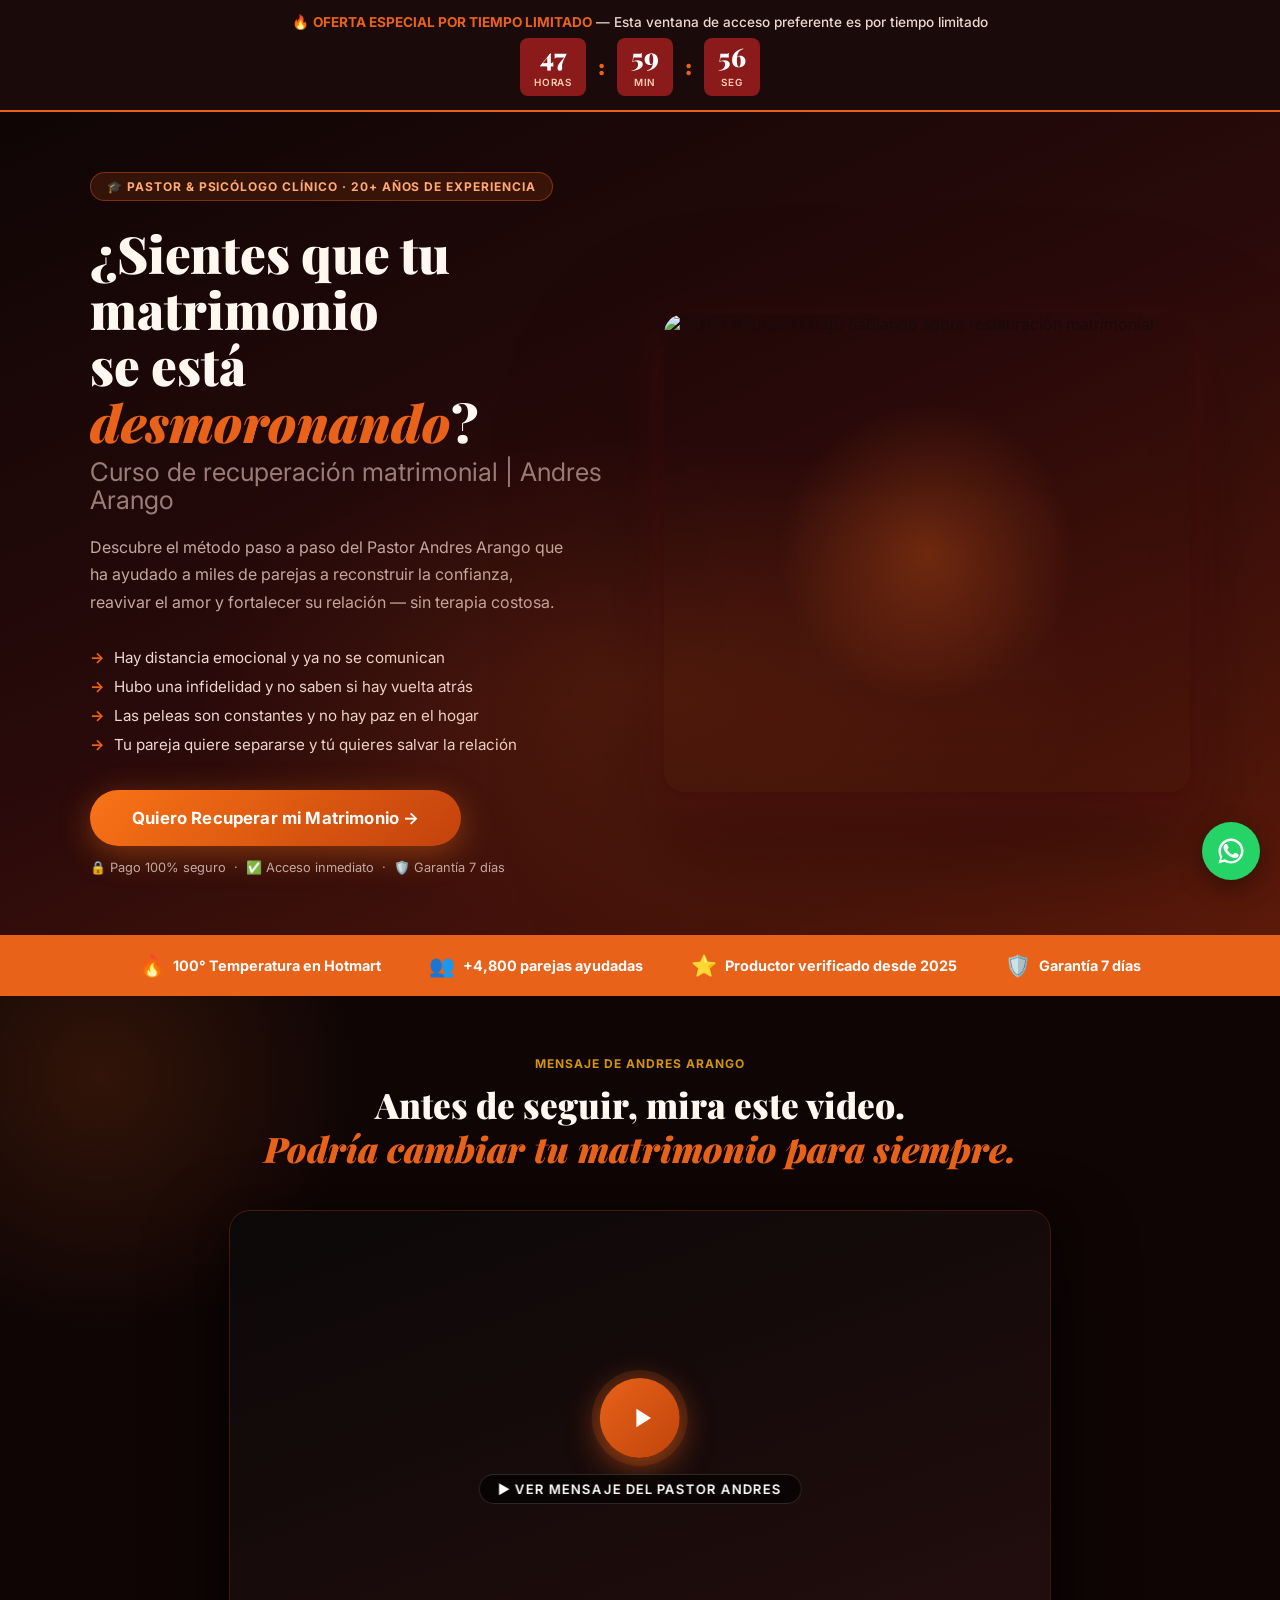
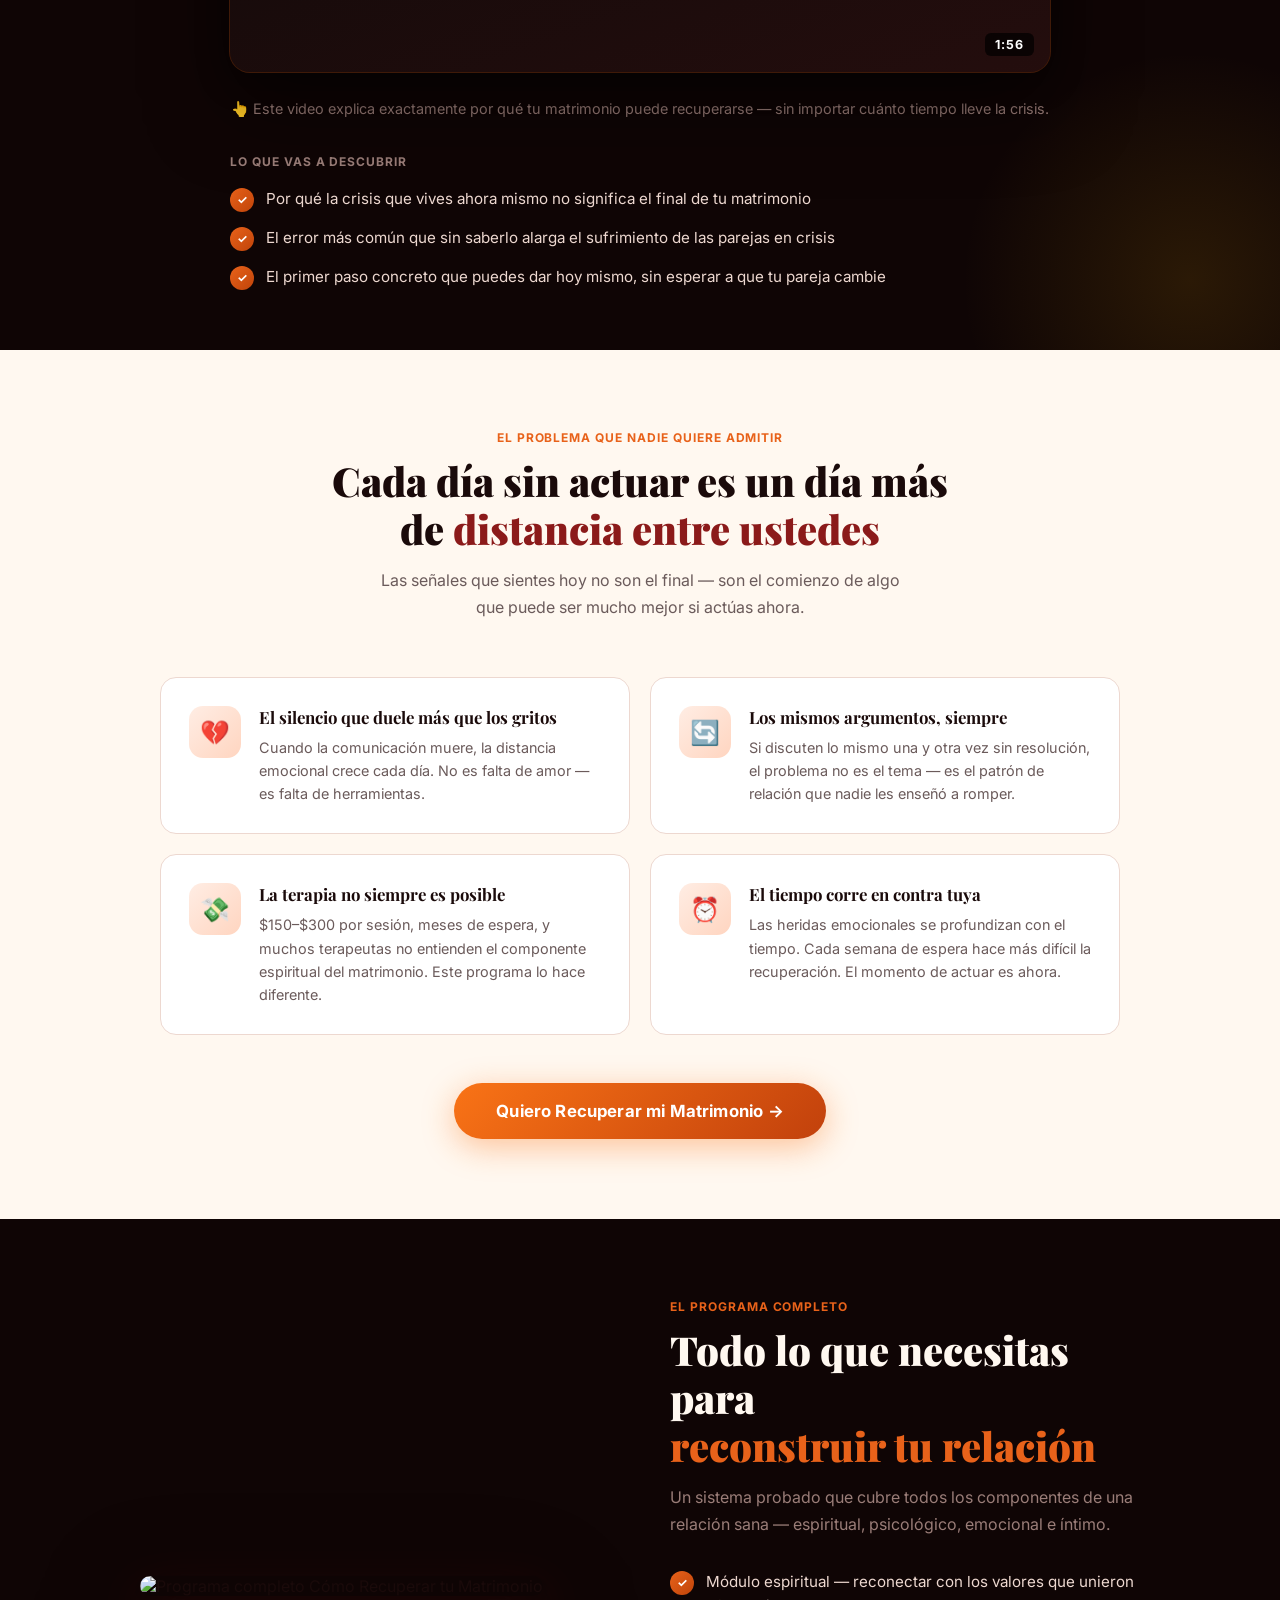
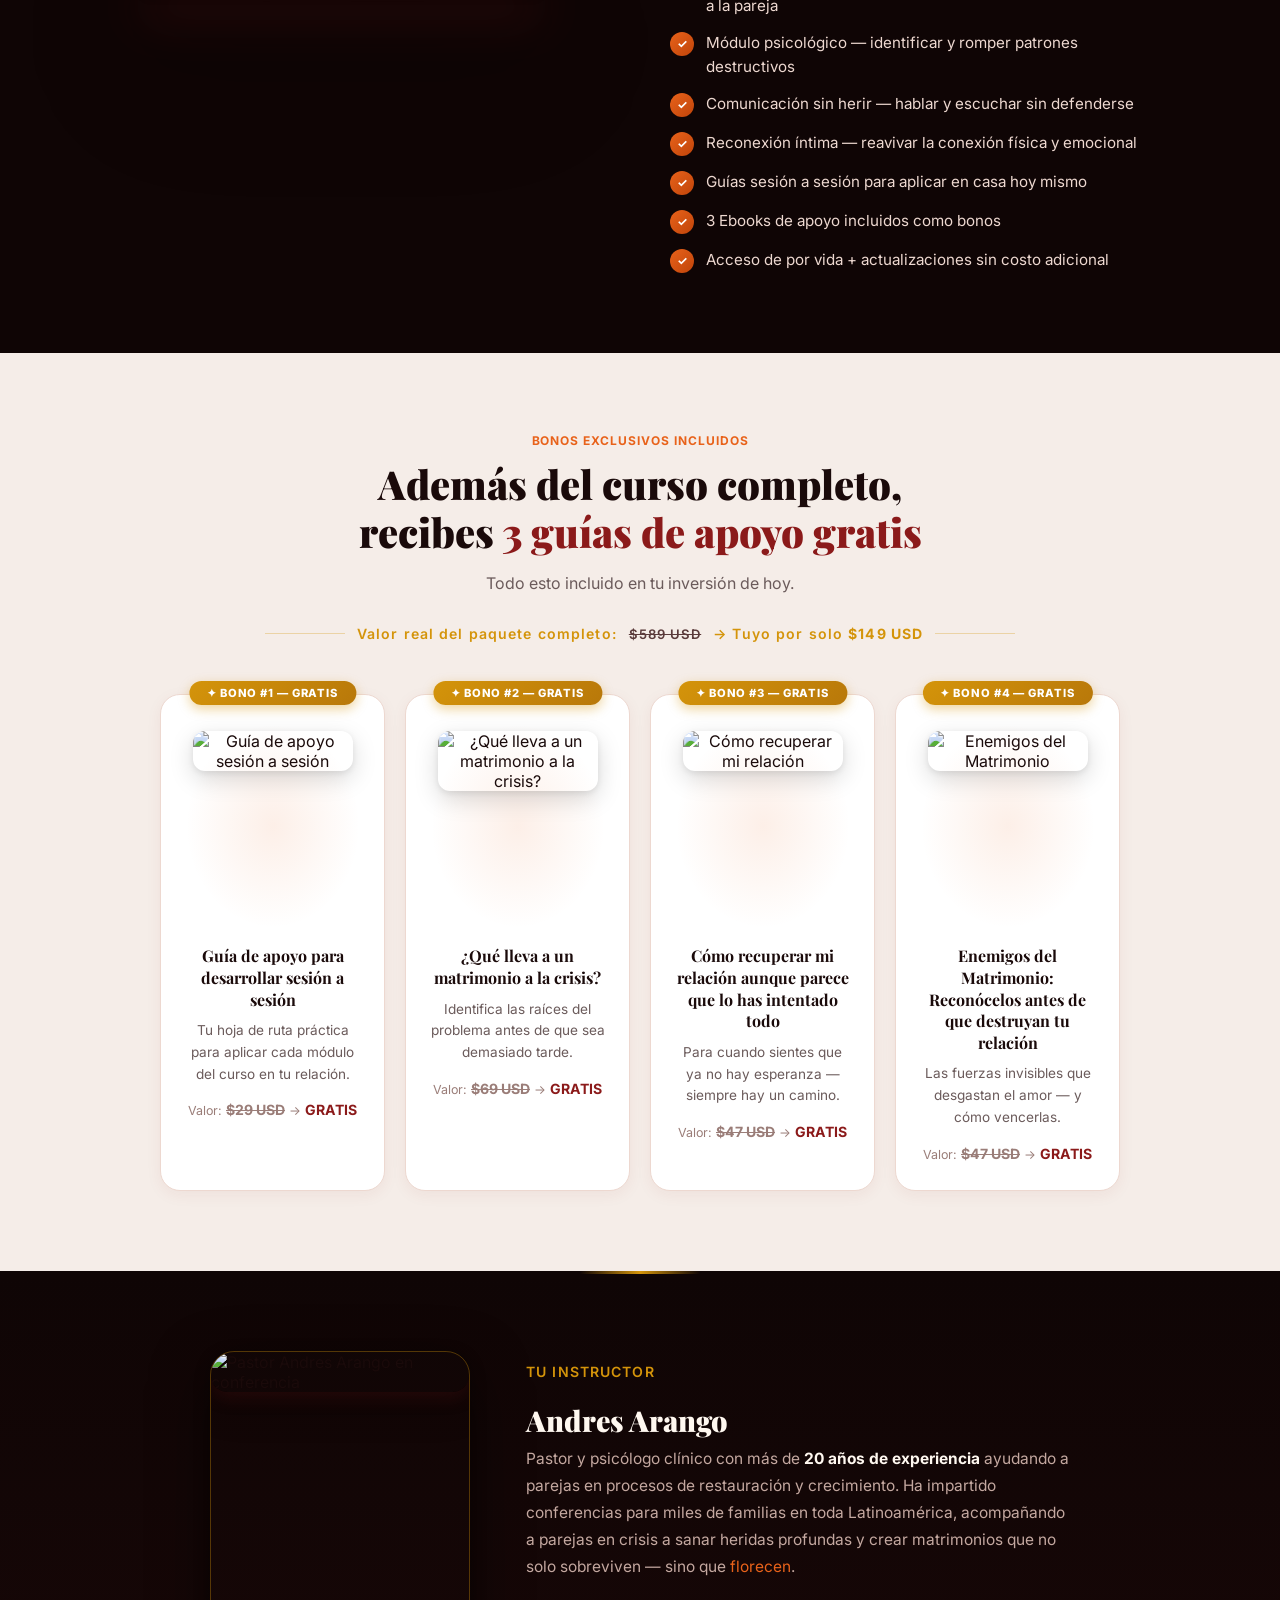
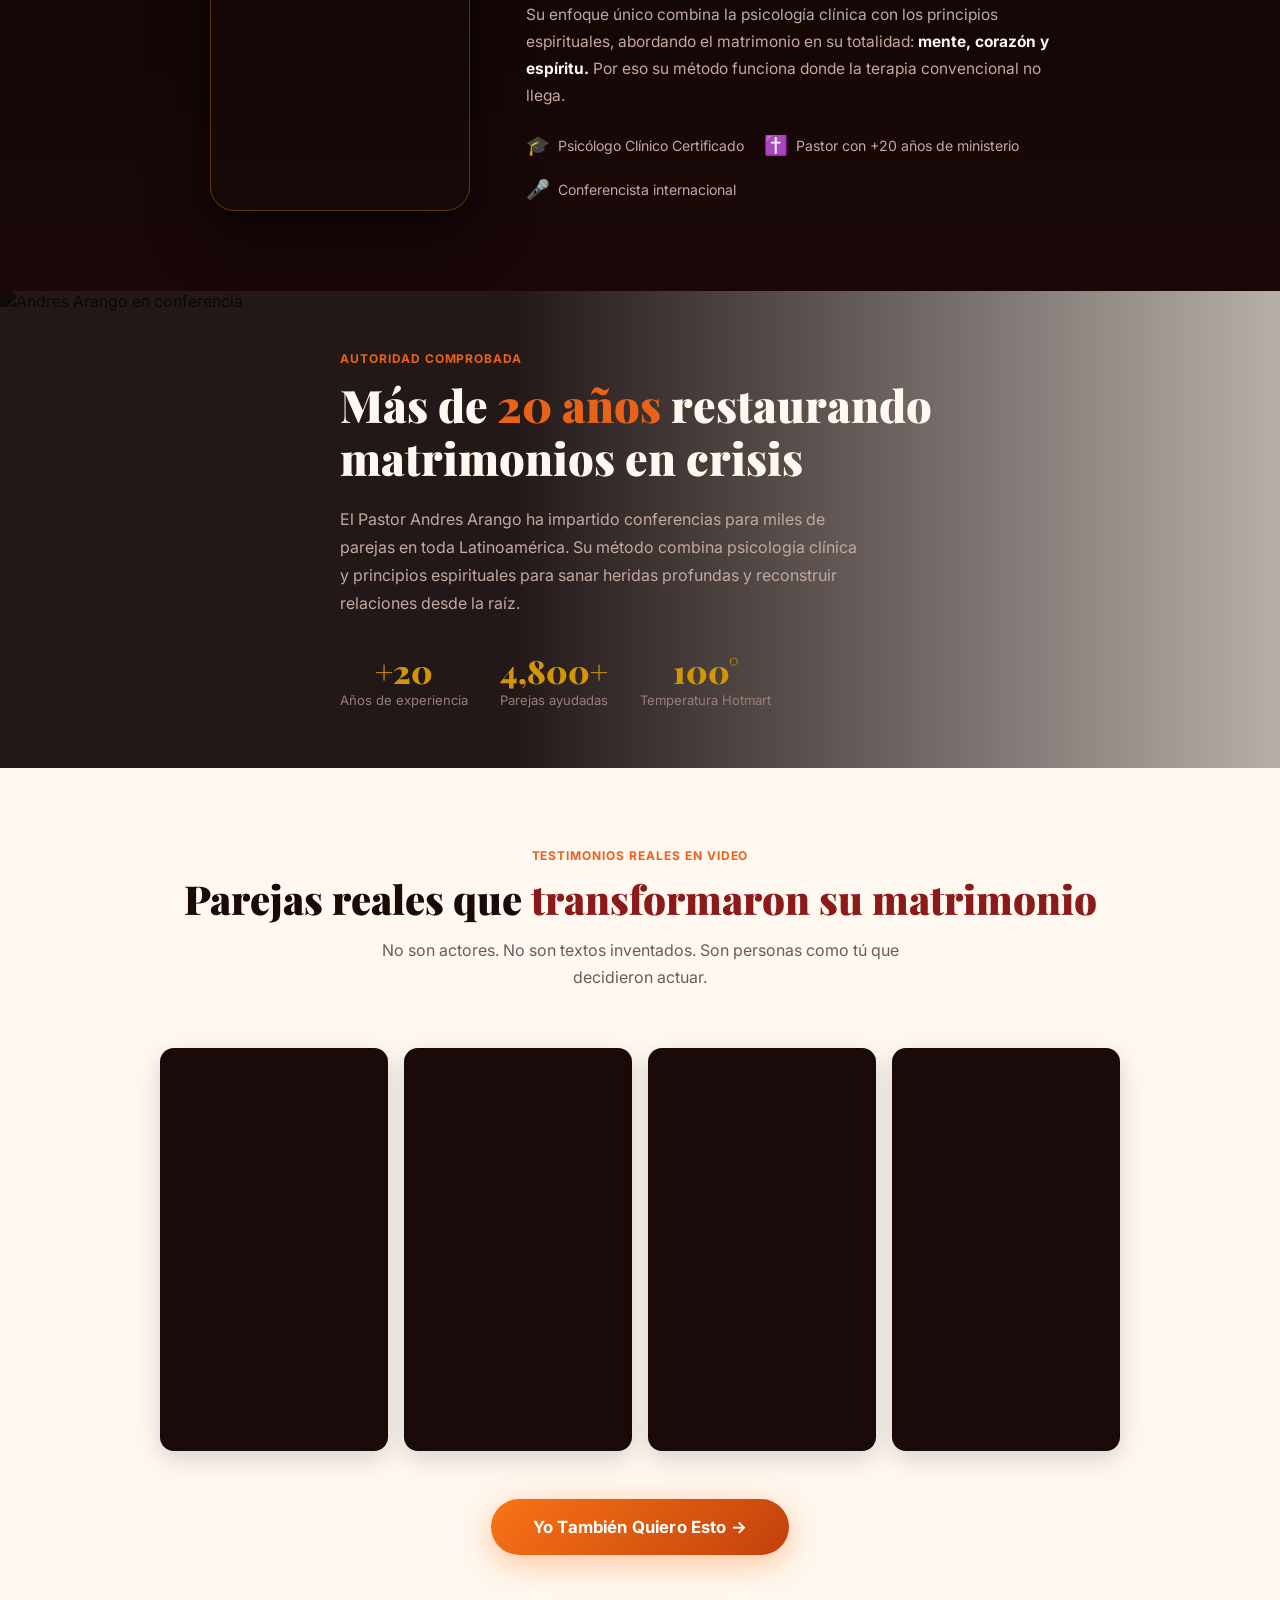
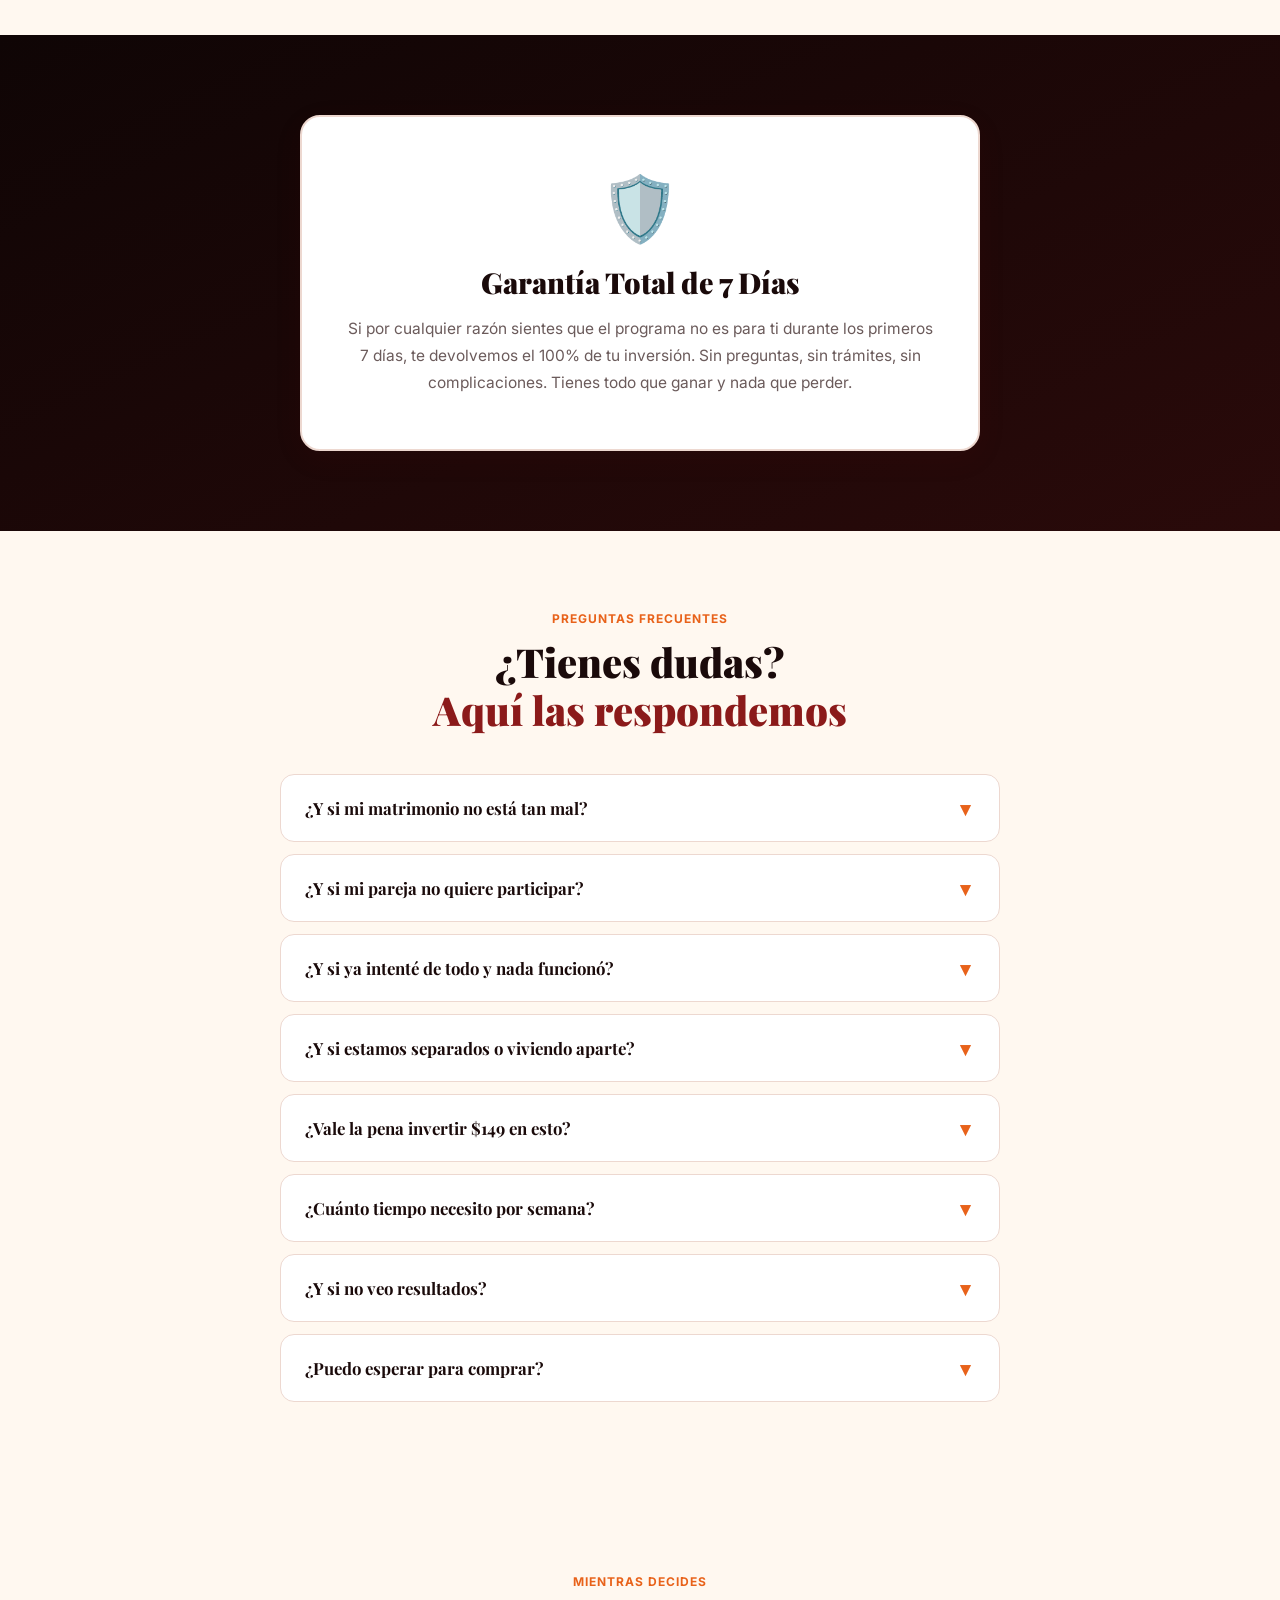
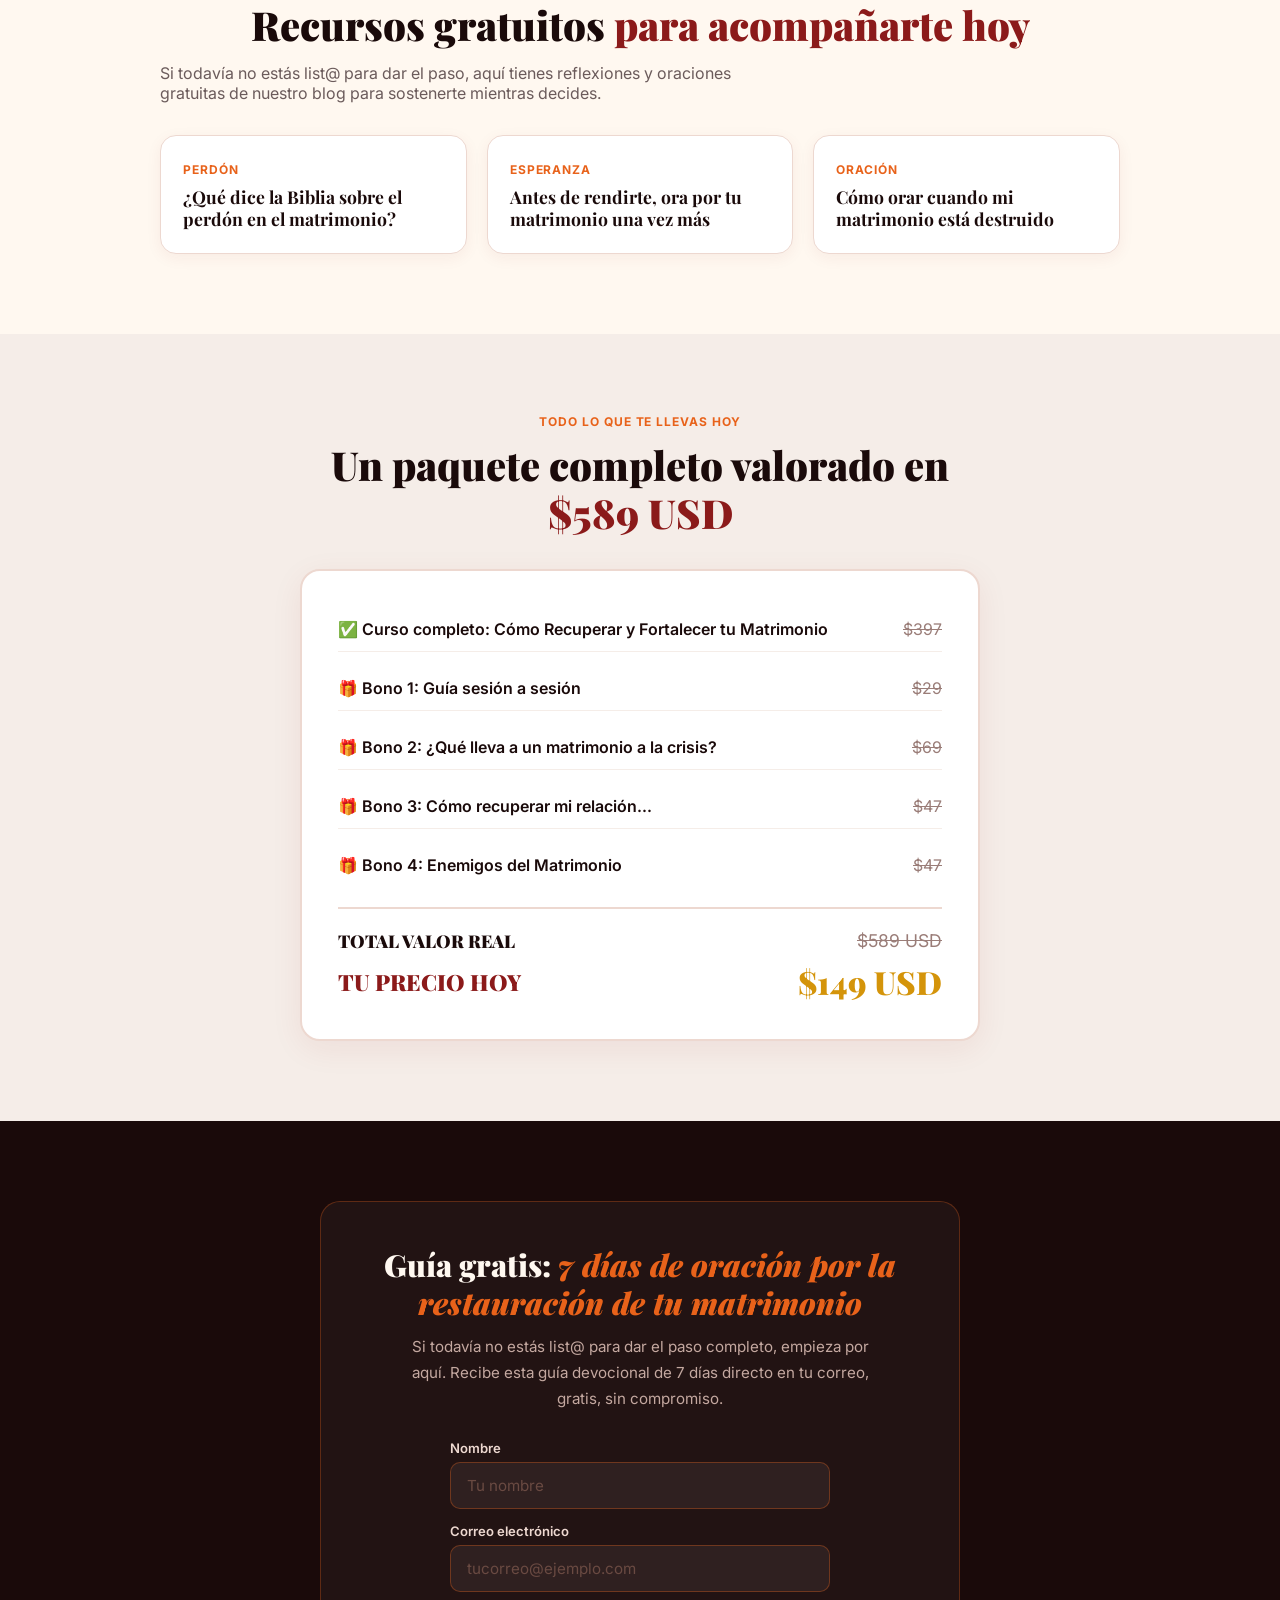
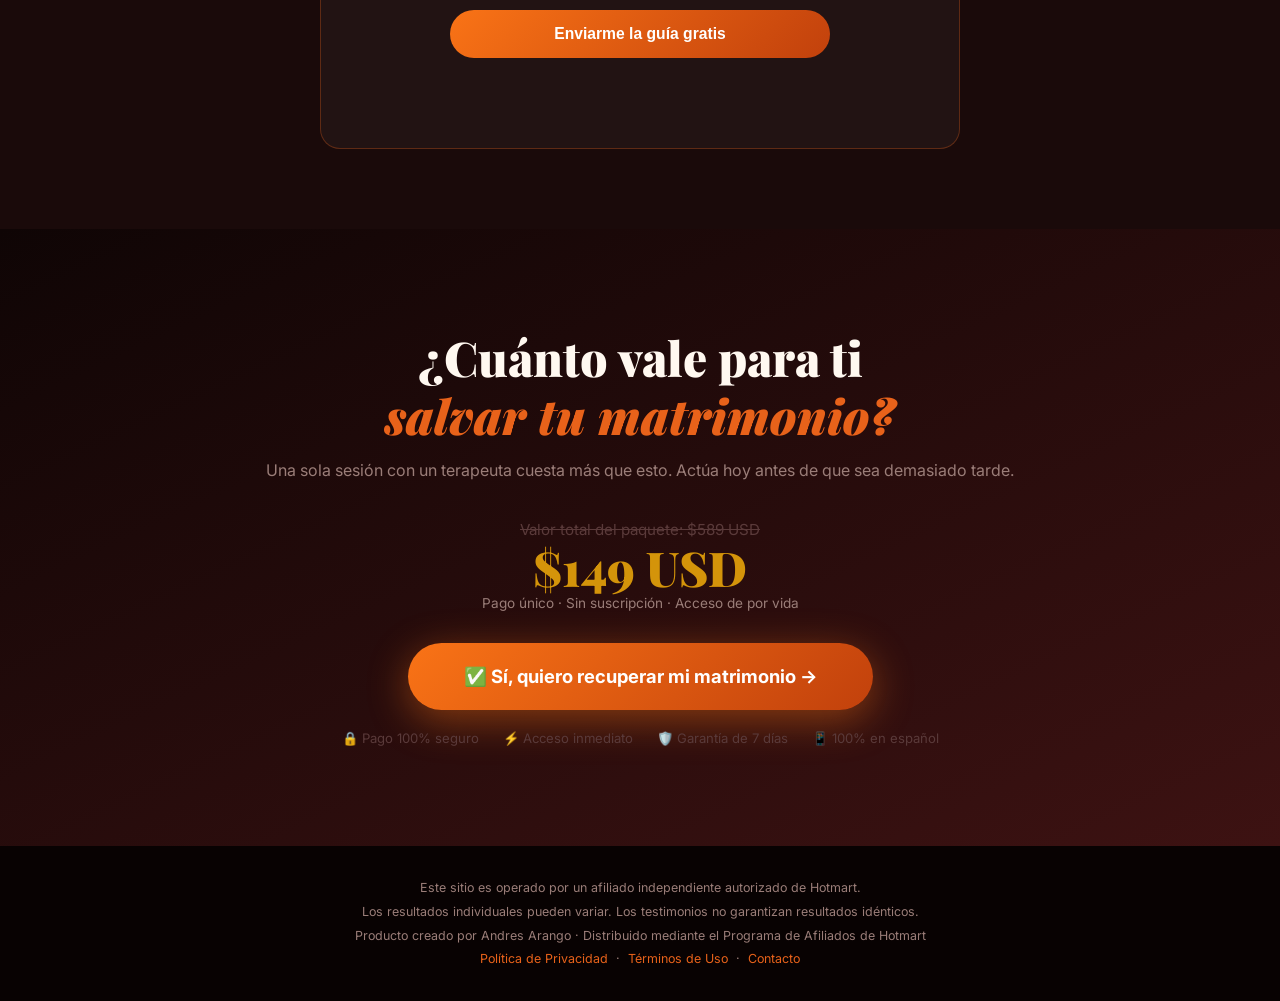
==== commit 1deab0c0: "Update index.html" ====
--- a/index.html
+++ b/index.html
@@ -57,12 +57,16 @@
     "jobTitle": "Pastor y Psicólogo Clínico",
     "url": "https://restauratumatrimonio.org"
   },
-  "offers": {
-    "@type": "Offer",
-    "price": "149",
-    "priceCurrency": "USD",
-    "availability": "https://schema.org/InStock",
-    "url": "https://go.hotmart.com/D1064872390"
+ "hasCourseInstance": {
+    "@type": "CourseInstance",
+    "courseMode": "online",
+    "offers": {
+      "@type": "Offer",
+      "price": "149",
+      "priceCurrency": "USD",
+      "availability": "https://schema.org/InStock",
+      "url": "https://go.hotmart.com/D1064872390"
+    }
   },
   "inLanguage": "es",
   "url": "https://restauratumatrimonio.org"
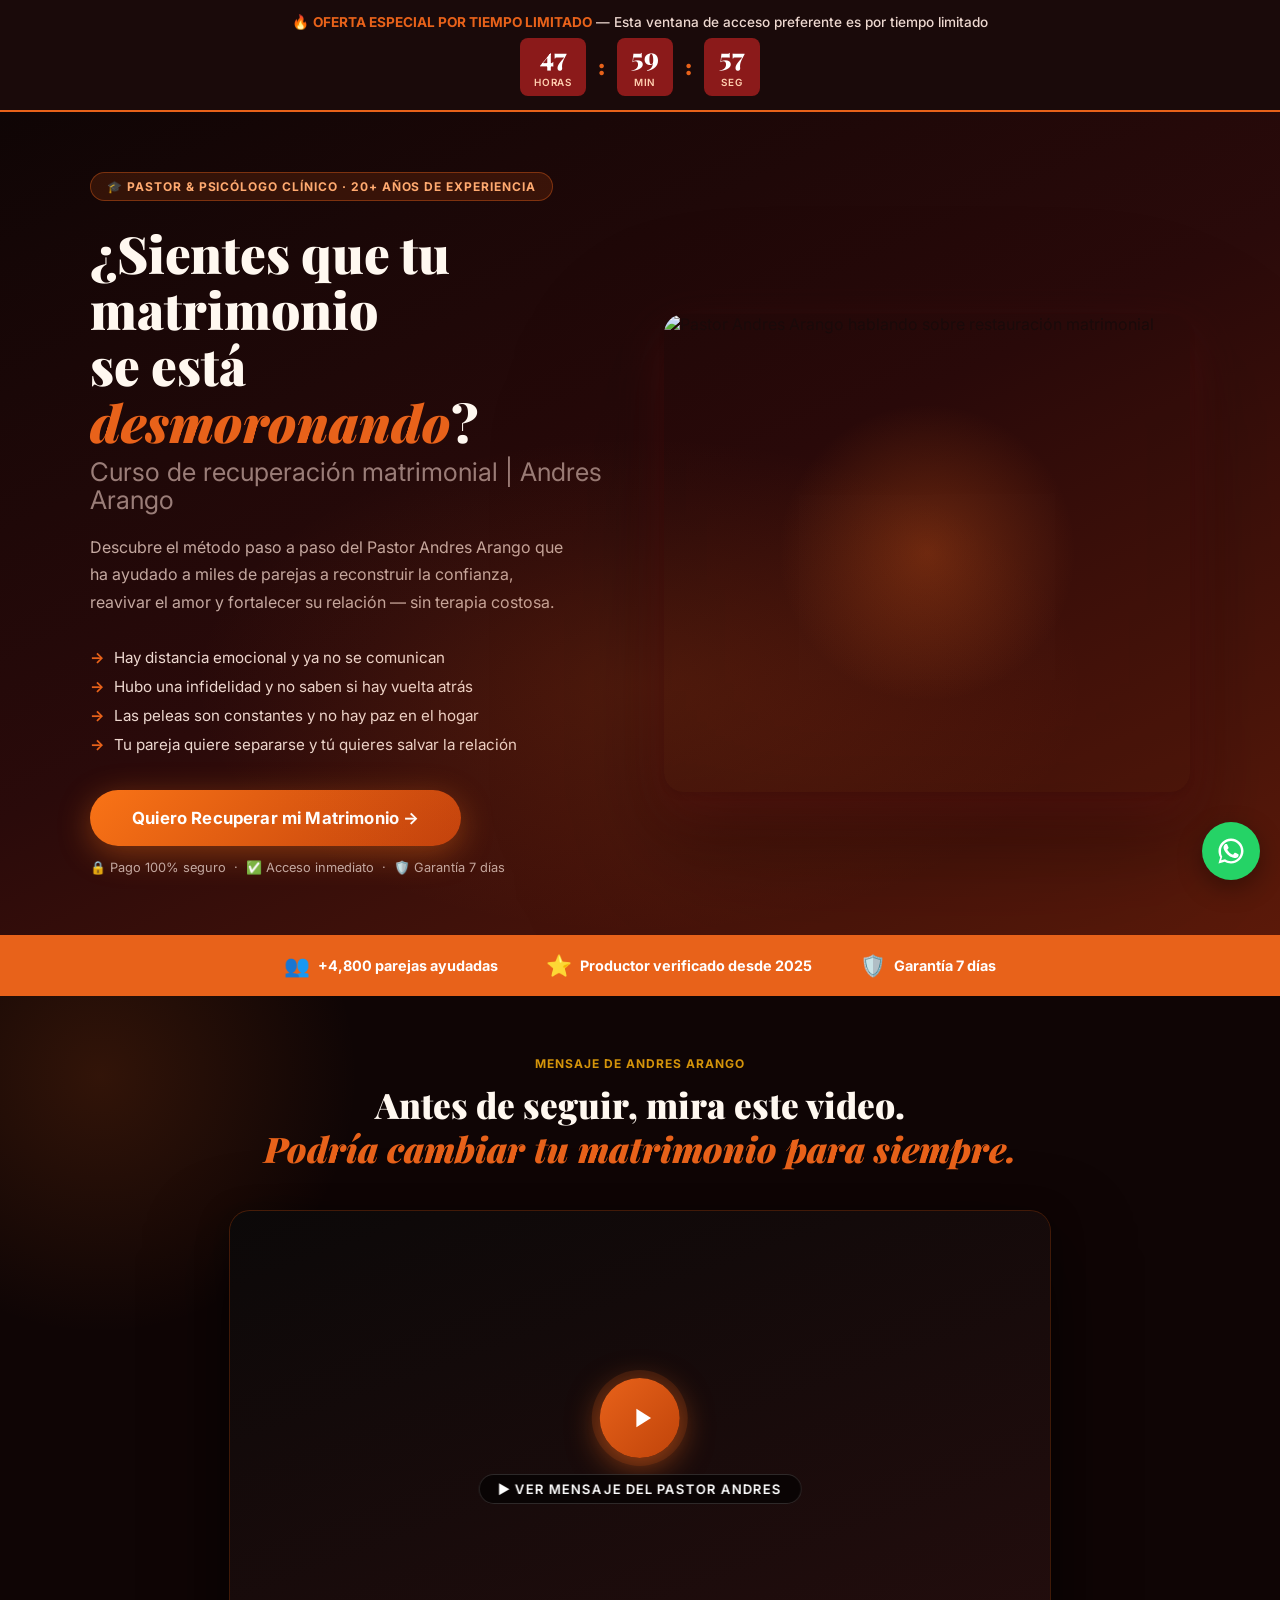
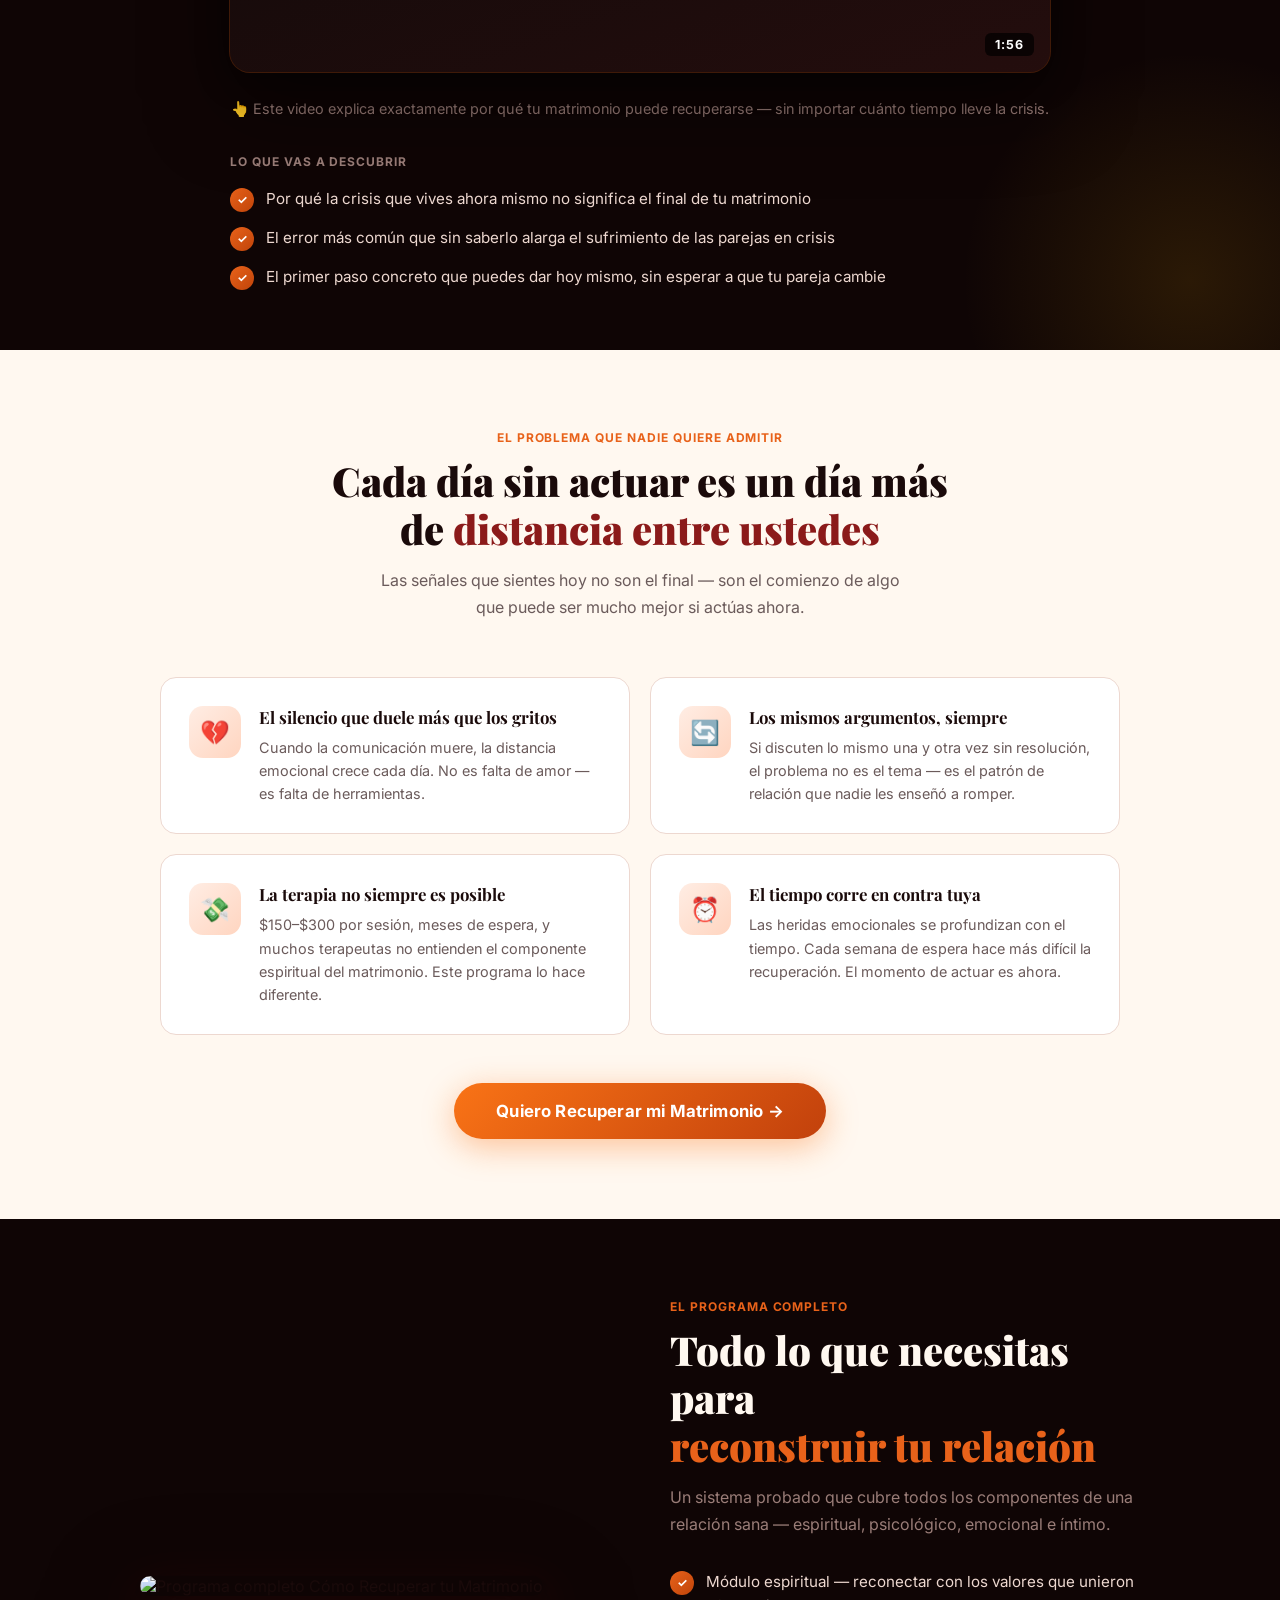
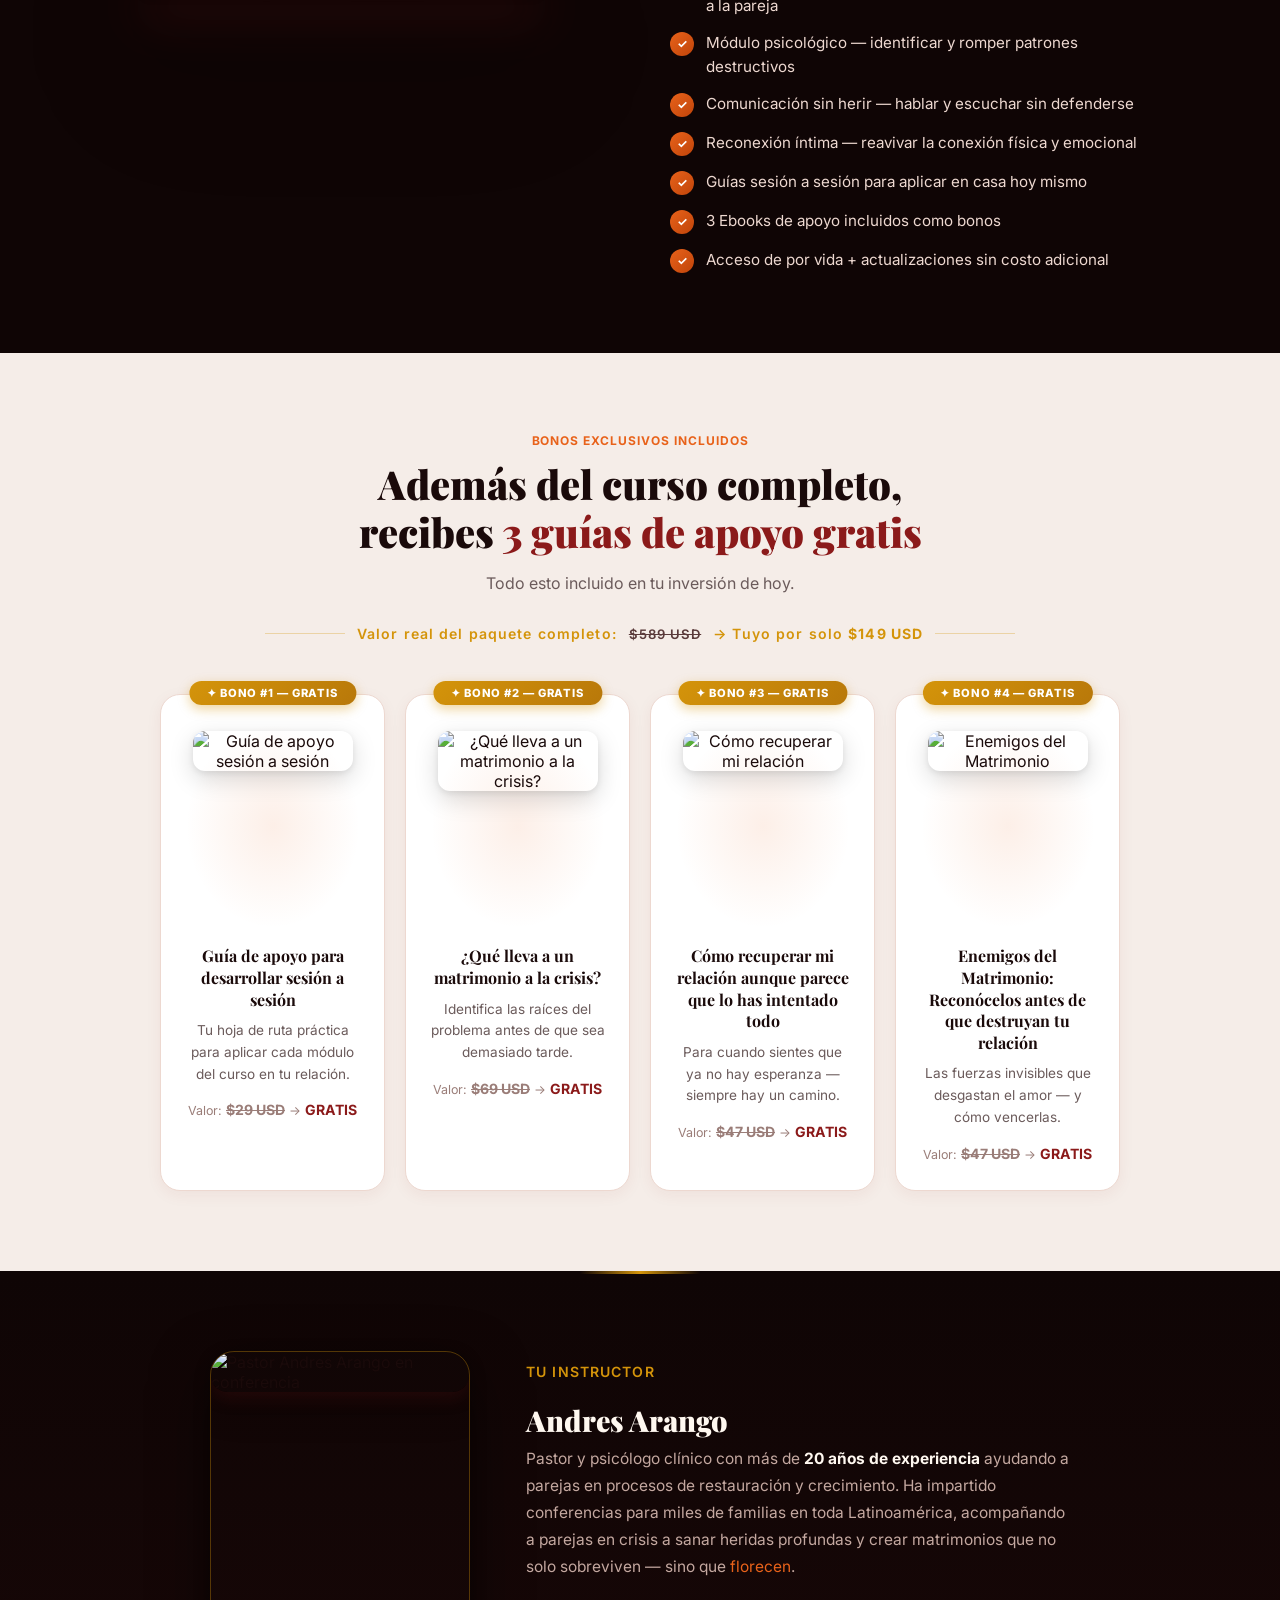
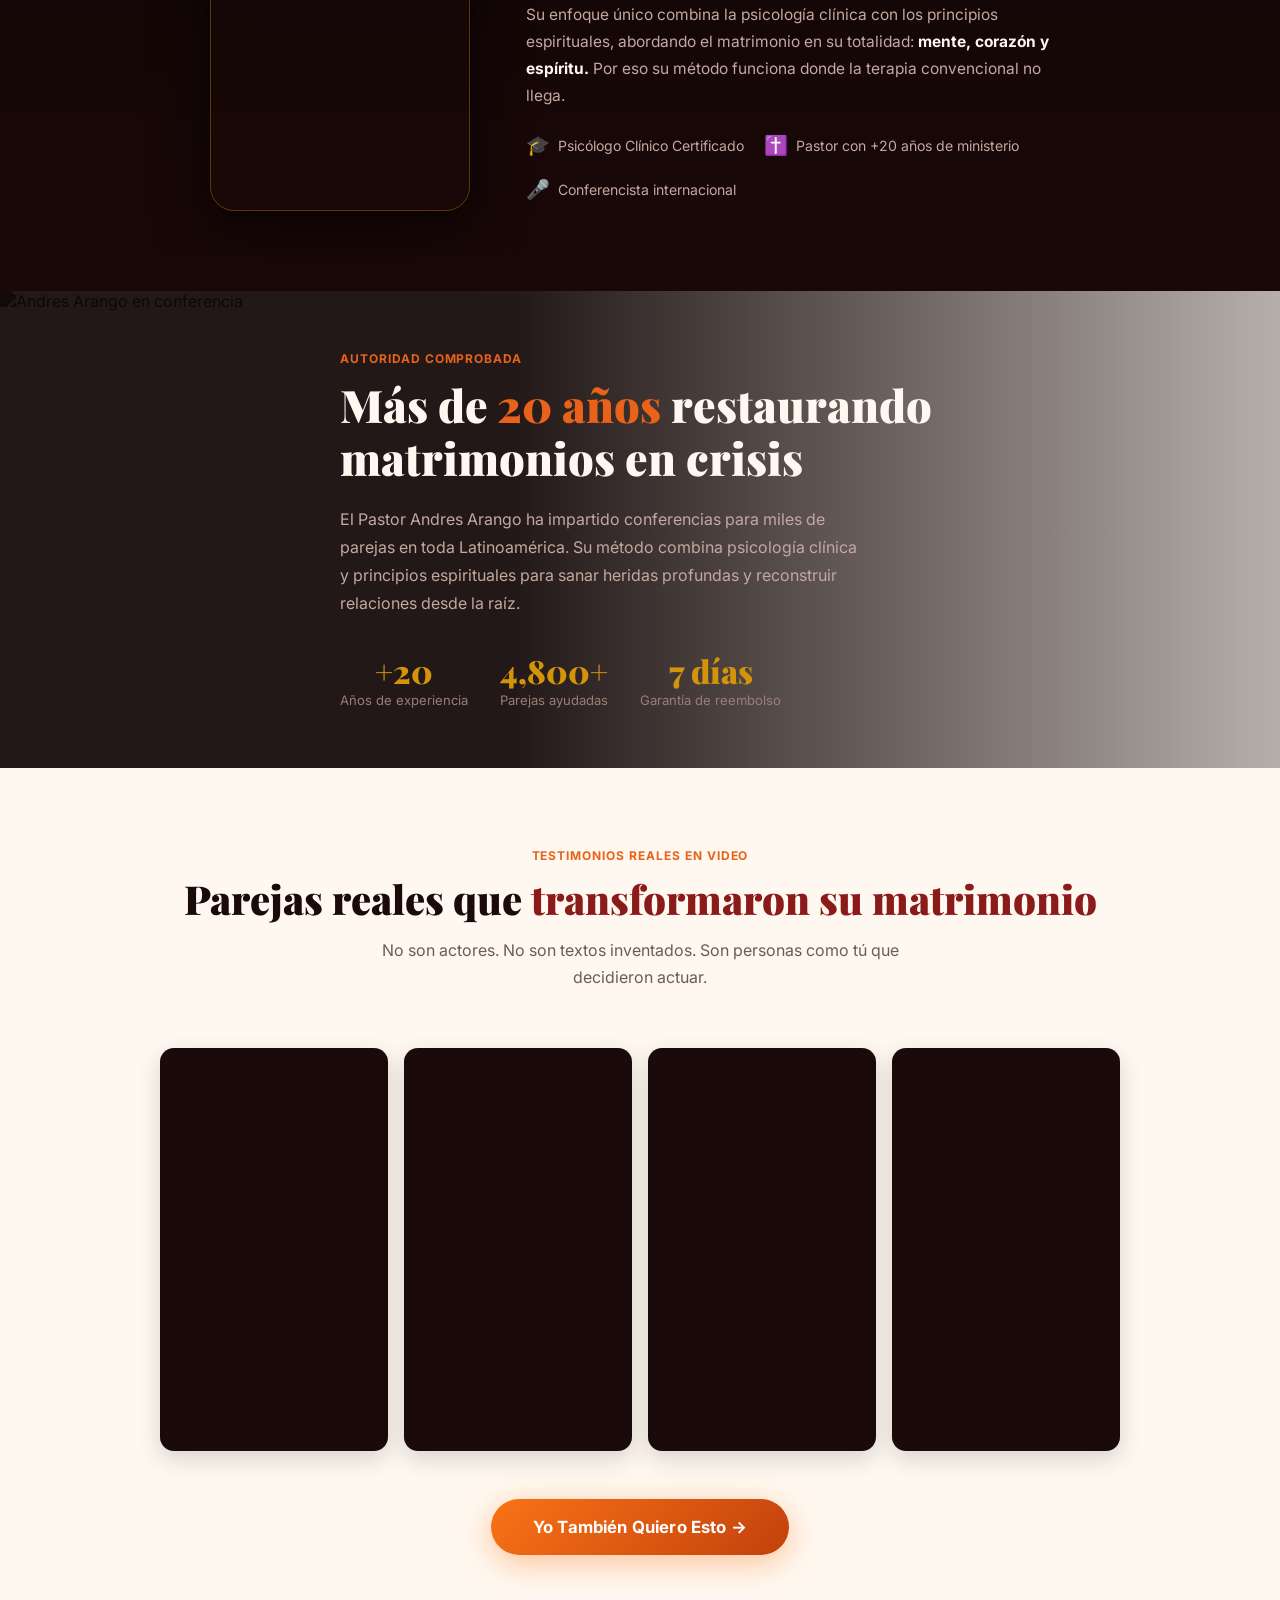
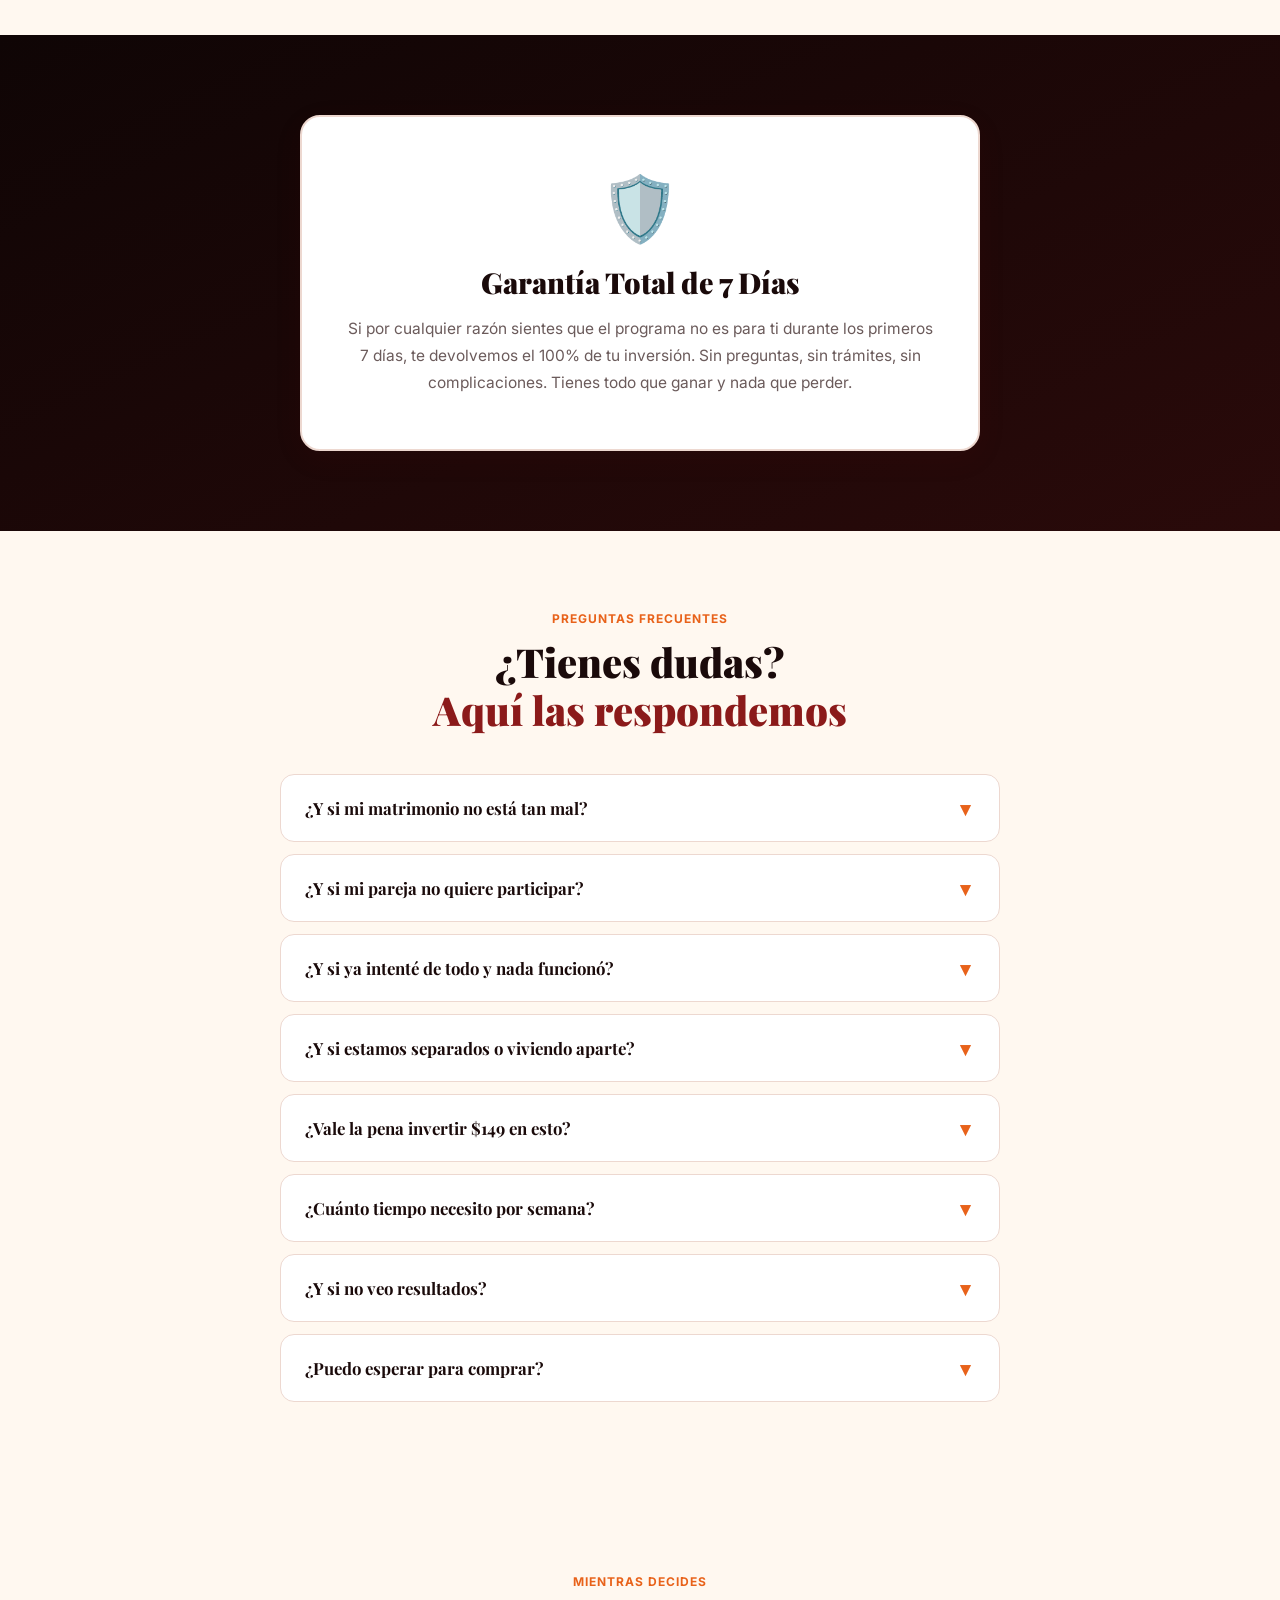
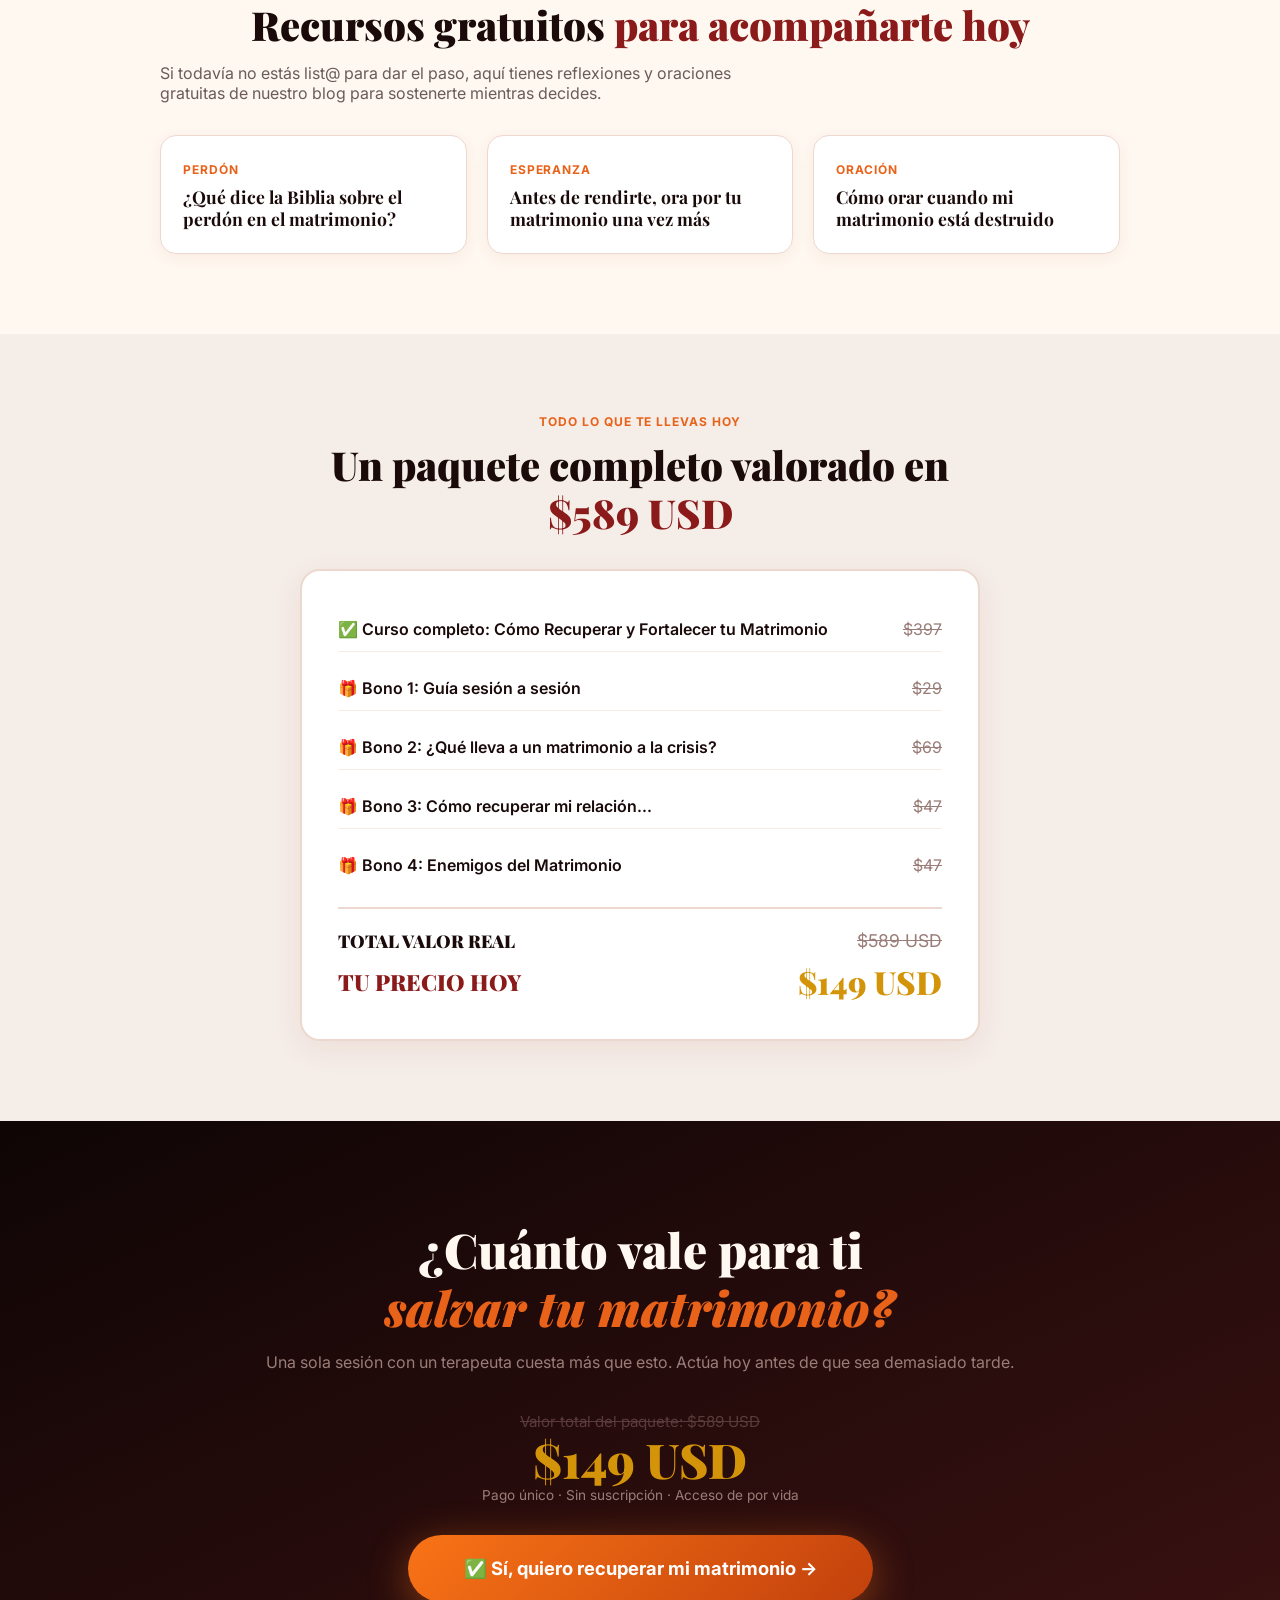
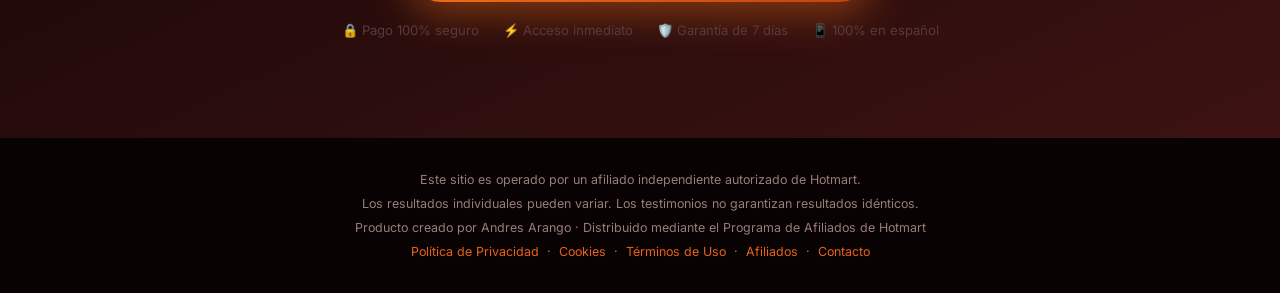
==== commit 8b395926: "feat: add affiliate/cookie disclosure pages, fix trust badge confusion - Add afiliados.html disclosi" ====
--- a/index.html
+++ b/index.html
@@ -9,8 +9,7 @@
   window.RTM_CONFIG = {
     META_PIXEL_ID: '1792476815276272',
     META_PIXEL_ID_2: '1639376823820584',
-    GA4_MEASUREMENT_ID: 'G-TPS7XFZXM7',
-    LEAD_MAGNET_ENDPOINT: 'https://matrimonio-landing-api.vercel.app/api/newsletter'
+    GA4_MEASUREMENT_ID: 'G-TPS7XFZXM7'
   };
 </script>
 <script defer src="./analytics.js"></script>
@@ -57,16 +56,12 @@
     "jobTitle": "Pastor y Psicólogo Clínico",
     "url": "https://restauratumatrimonio.org"
   },
- "hasCourseInstance": {
-    "@type": "CourseInstance",
-    "courseMode": "online",
-    "offers": {
-      "@type": "Offer",
-      "price": "149",
-      "priceCurrency": "USD",
-      "availability": "https://schema.org/InStock",
-      "url": "https://go.hotmart.com/D1064872390"
-    }
+  "offers": {
+    "@type": "Offer",
+    "price": "149",
+    "priceCurrency": "USD",
+    "availability": "https://schema.org/InStock",
+    "url": "https://go.hotmart.com/D1064872390"
   },
   "inLanguage": "es",
   "url": "https://restauratumatrimonio.org"
@@ -1399,81 +1394,6 @@
     border-radius: 8px;
   }
 
-  /* ── LEAD MAGNET ── */
-  .lead-magnet-section { background: var(--dark); }
-  .lead-magnet-box {
-    max-width: 640px;
-    margin: 0 auto;
-    background: rgba(255,248,240,0.04);
-    border: 1px solid rgba(232,98,26,0.3);
-    border-radius: 20px;
-    padding: 44px 36px;
-    text-align: center;
-  }
-  .lead-magnet-box h3 {
-    font-family: 'Playfair Display', serif;
-    font-size: clamp(1.4rem, 3vw, 1.9rem);
-    font-weight: 900;
-    color: #FFF8F0;
-    margin-bottom: 12px;
-    line-height: 1.25;
-  }
-  .lead-magnet-box h3 em { font-style: italic; color: var(--orange); }
-  .lead-magnet-box p.lead-sub {
-    color: #C4A8A0;
-    font-size: 0.95rem;
-    line-height: 1.7;
-    max-width: 460px;
-    margin: 0 auto 28px;
-  }
-  .lead-form {
-    display: flex;
-    flex-direction: column;
-    gap: 14px;
-    max-width: 380px;
-    margin: 0 auto;
-  }
-  .lead-field { text-align: left; }
-  .lead-field label {
-    display: block;
-    color: #EDD8D0;
-    font-size: 0.82rem;
-    font-weight: 600;
-    margin-bottom: 6px;
-  }
-  .lead-field input {
-    width: 100%;
-    padding: 13px 16px;
-    border-radius: 10px;
-    border: 1px solid rgba(232,98,26,0.35);
-    background: rgba(255,255,255,0.06);
-    color: #FFF8F0;
-    font-size: 0.95rem;
-    font-family: 'Inter', sans-serif;
-  }
-  .lead-field input::placeholder { color: #6A4A42; }
-  .lead-submit-btn {
-    display: inline-block;
-    background: linear-gradient(135deg, #F97316 0%, #C2410C 100%);
-    color: #fff;
-    font-weight: 700;
-    font-size: 0.98rem;
-    padding: 15px 28px;
-    border-radius: 50px;
-    border: none;
-    cursor: pointer;
-    margin-top: 4px;
-  }
-  .lead-status {
-    margin-top: 16px;
-    font-size: 0.85rem;
-    color: #C4A8A0;
-    min-height: 1.2em;
-  }
-  .lead-status--success { color: #7BC47F; font-weight: 600; }
-  .lead-status--error { color: #E88A8A; font-weight: 600; }
-  .lead-status--pending { color: #FFCFB0; }
-
 </style>
 </head>
 <body>
@@ -1520,7 +1440,6 @@
 
 <!-- PROOF BAR -->
 <div class="proof-bar">
-  <div class="proof-item"><span>🔥</span> 100° Temperatura en Hotmart</div>
   <div class="proof-item"><span>👥</span> +4,800 parejas ayudadas</div>
   <div class="proof-item"><span>⭐</span> Productor verificado desde 2025</div>
   <div class="proof-item"><span>🛡️</span> Garantía 7 días</div>
@@ -1764,8 +1683,8 @@
         <div style="color:#9A7D78;font-size:0.82rem;">Parejas ayudadas</div>
       </div>
       <div style="text-align:center;">
-        <div style="font-family:'Playfair Display',serif;font-size:2rem;font-weight:900;color:var(--gold);">100°</div>
-        <div style="color:#9A7D78;font-size:0.82rem;">Temperatura Hotmart</div>
+        <div style="font-family:'Playfair Display',serif;font-size:2rem;font-weight:900;color:var(--gold);">7 días</div>
+        <div style="color:#9A7D78;font-size:0.82rem;">Garantía de reembolso</div>
       </div>
     </div>
   </div>
@@ -1948,28 +1867,6 @@
   </div>
 </section>
 
-<!-- LEAD MAGNET -->
-<section class="section lead-magnet-section">
-  <div class="container">
-    <div class="lead-magnet-box">
-      <h3>Guía gratis: <em>7 días de oración por la restauración de tu matrimonio</em></h3>
-      <p class="lead-sub">Si todavía no estás list@ para dar el paso completo, empieza por aquí. Recibe esta guía devocional de 7 días directo en tu correo, gratis, sin compromiso.</p>
-      <form class="lead-form" id="leadMagnetForm">
-        <div class="lead-field">
-          <label for="leadName">Nombre</label>
-          <input type="text" id="leadName" name="name" placeholder="Tu nombre" required autocomplete="name">
-        </div>
-        <div class="lead-field">
-          <label for="leadEmail">Correo electrónico</label>
-          <input type="email" id="leadEmail" name="email" placeholder="tucorreo@ejemplo.com" required autocomplete="email">
-        </div>
-        <button type="submit" class="lead-submit-btn">Enviarme la guía gratis</button>
-        <p class="lead-status" id="leadMagnetStatus" role="status" aria-live="polite"></p>
-      </form>
-    </div>
-  </div>
-</section>
-
 <!-- FINAL CTA -->
 <section class="final-cta">
   <h2>¿Cuánto vale para ti<br><em>salvar tu matrimonio?</em></h2>
@@ -1998,7 +1895,7 @@
   <p>Este sitio es operado por un afiliado independiente autorizado de Hotmart.<br>
   Los resultados individuales pueden variar. Los testimonios no garantizan resultados idénticos.<br>
   Producto creado por Andres Arango · Distribuido mediante el Programa de Afiliados de Hotmart<br>
-  <a href="privacidad.html">Política de Privacidad</a> &nbsp;·&nbsp; <a href="terminos.html">Términos de Uso</a> &nbsp;·&nbsp; <a href="contacto.html">Contacto</a></p>
+  <a href="privacidad.html">Política de Privacidad</a> &nbsp;·&nbsp; <a href="cookies.html">Cookies</a> &nbsp;·&nbsp; <a href="terminos.html">Términos de Uso</a> &nbsp;·&nbsp; <a href="afiliados.html">Afiliados</a> &nbsp;·&nbsp; <a href="contacto.html">Contacto</a></p>
 </footer>
 
 <!-- STICKY MOBILE CTA -->
@@ -2156,8 +2053,8 @@
     sticky.style.display = window.scrollY > 500 ? 'block' : 'none';
   });
 
-  // Tracking de PageView, ViewContent, clics en CTAs, InitiateCheckout y
-  // envío del lead magnet vive en analytics.js (wrapper Meta Pixel + GA4).
+  // Tracking de PageView, ViewContent, clics en CTAs e InitiateCheckout
+  // vive en analytics.js (wrapper Meta Pixel + GA4).
 </script>
 </body>
 </html>
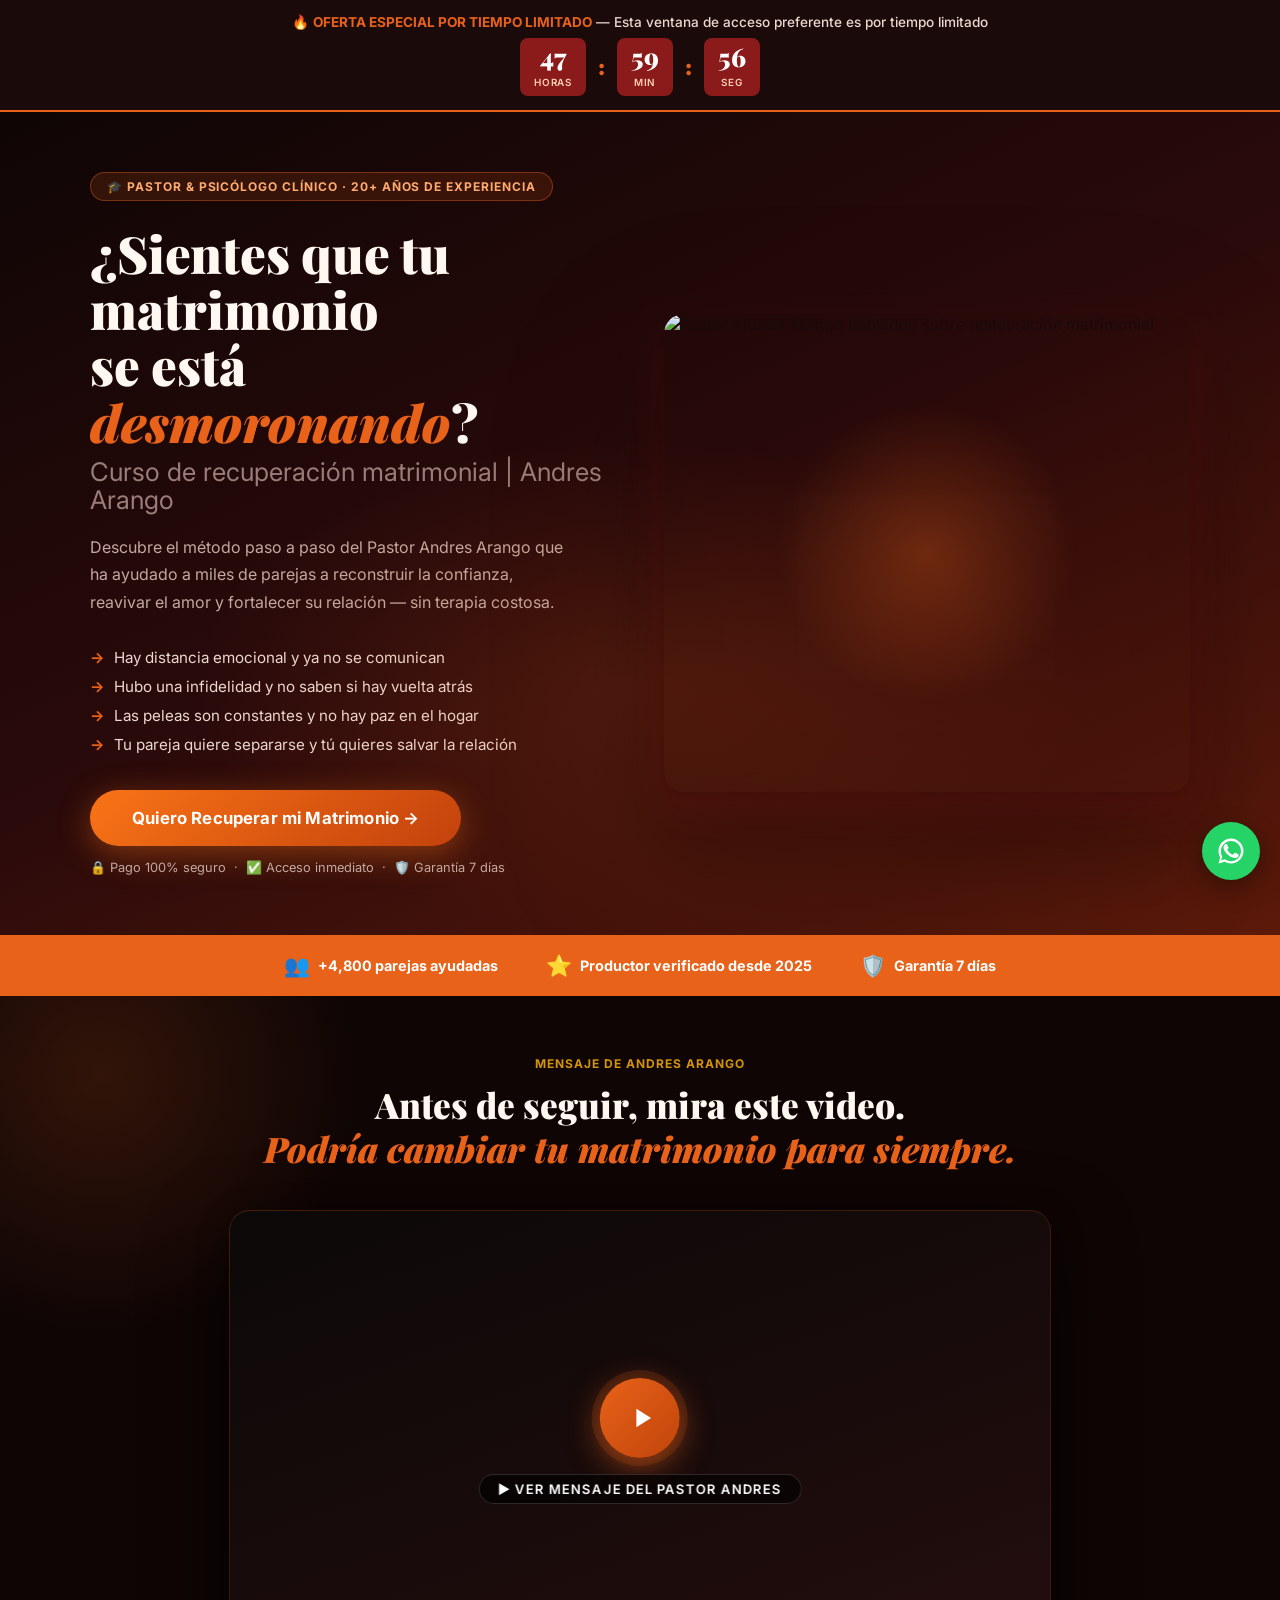
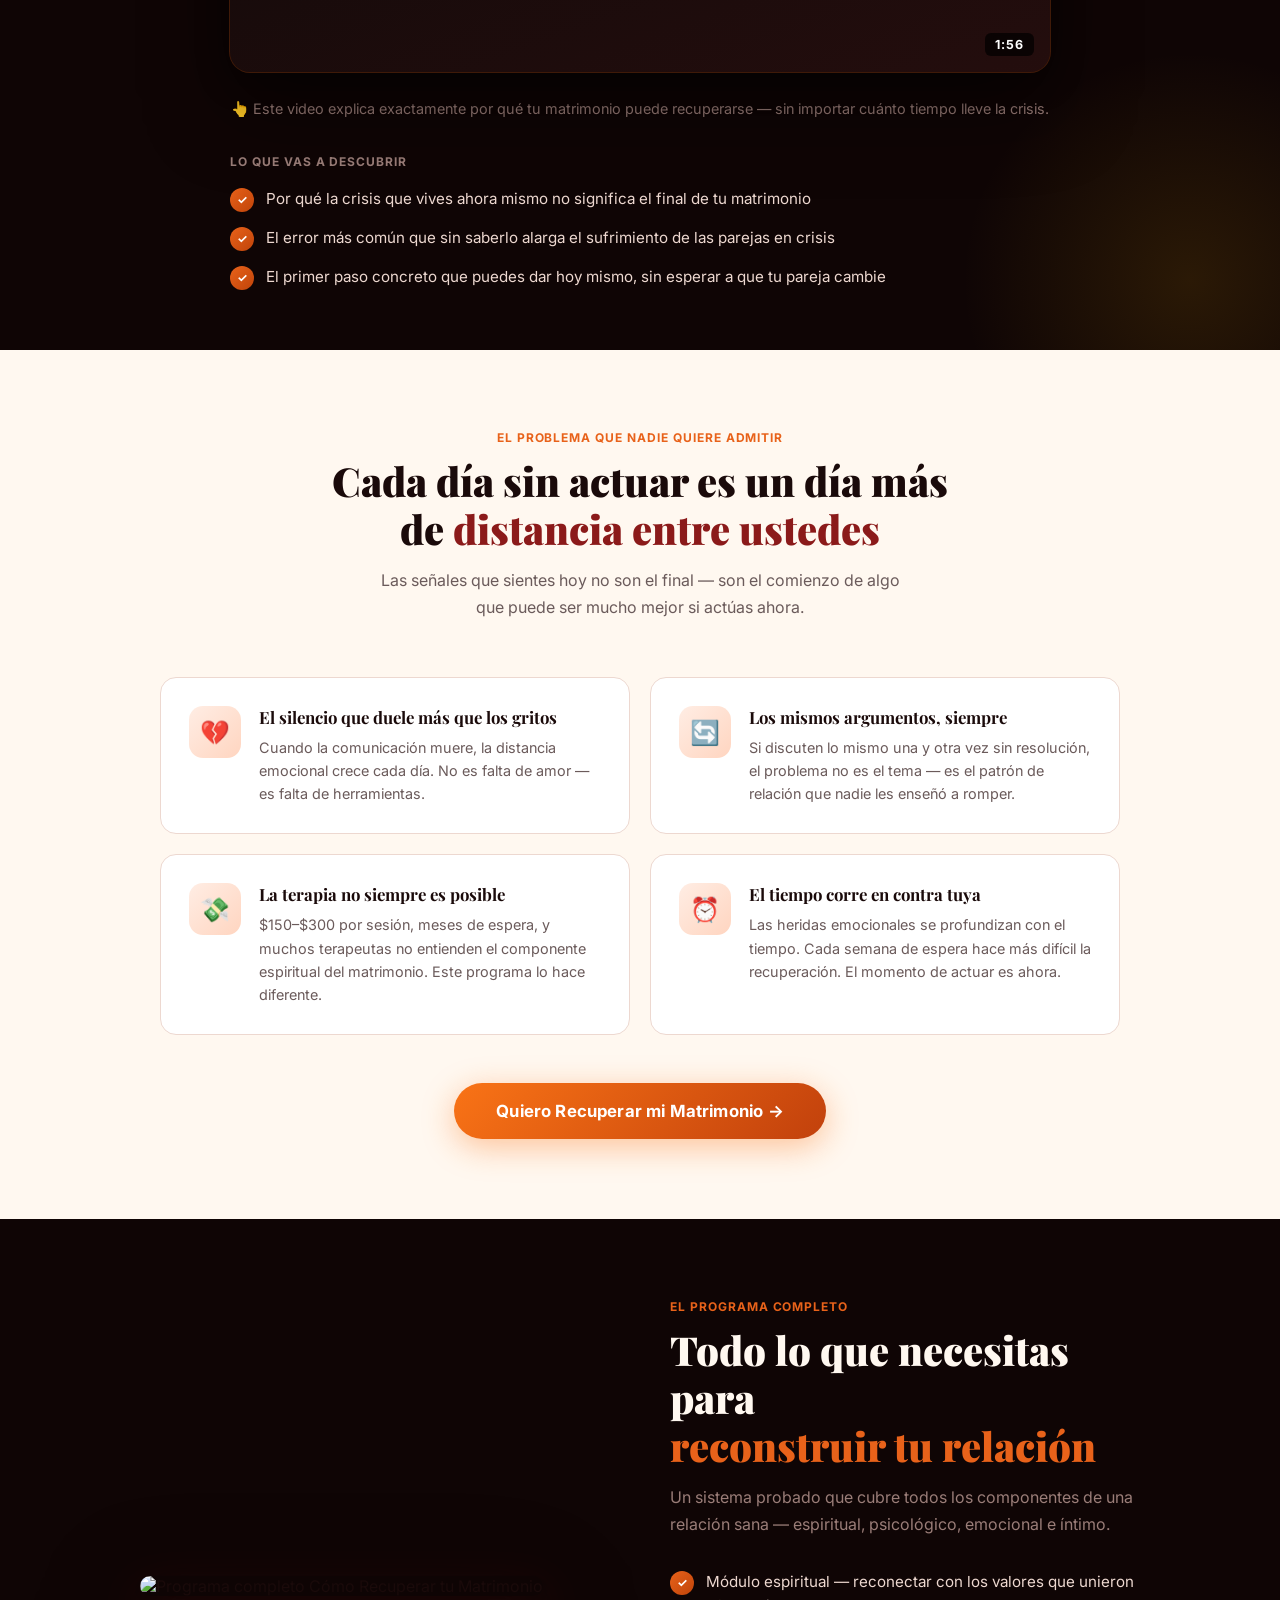
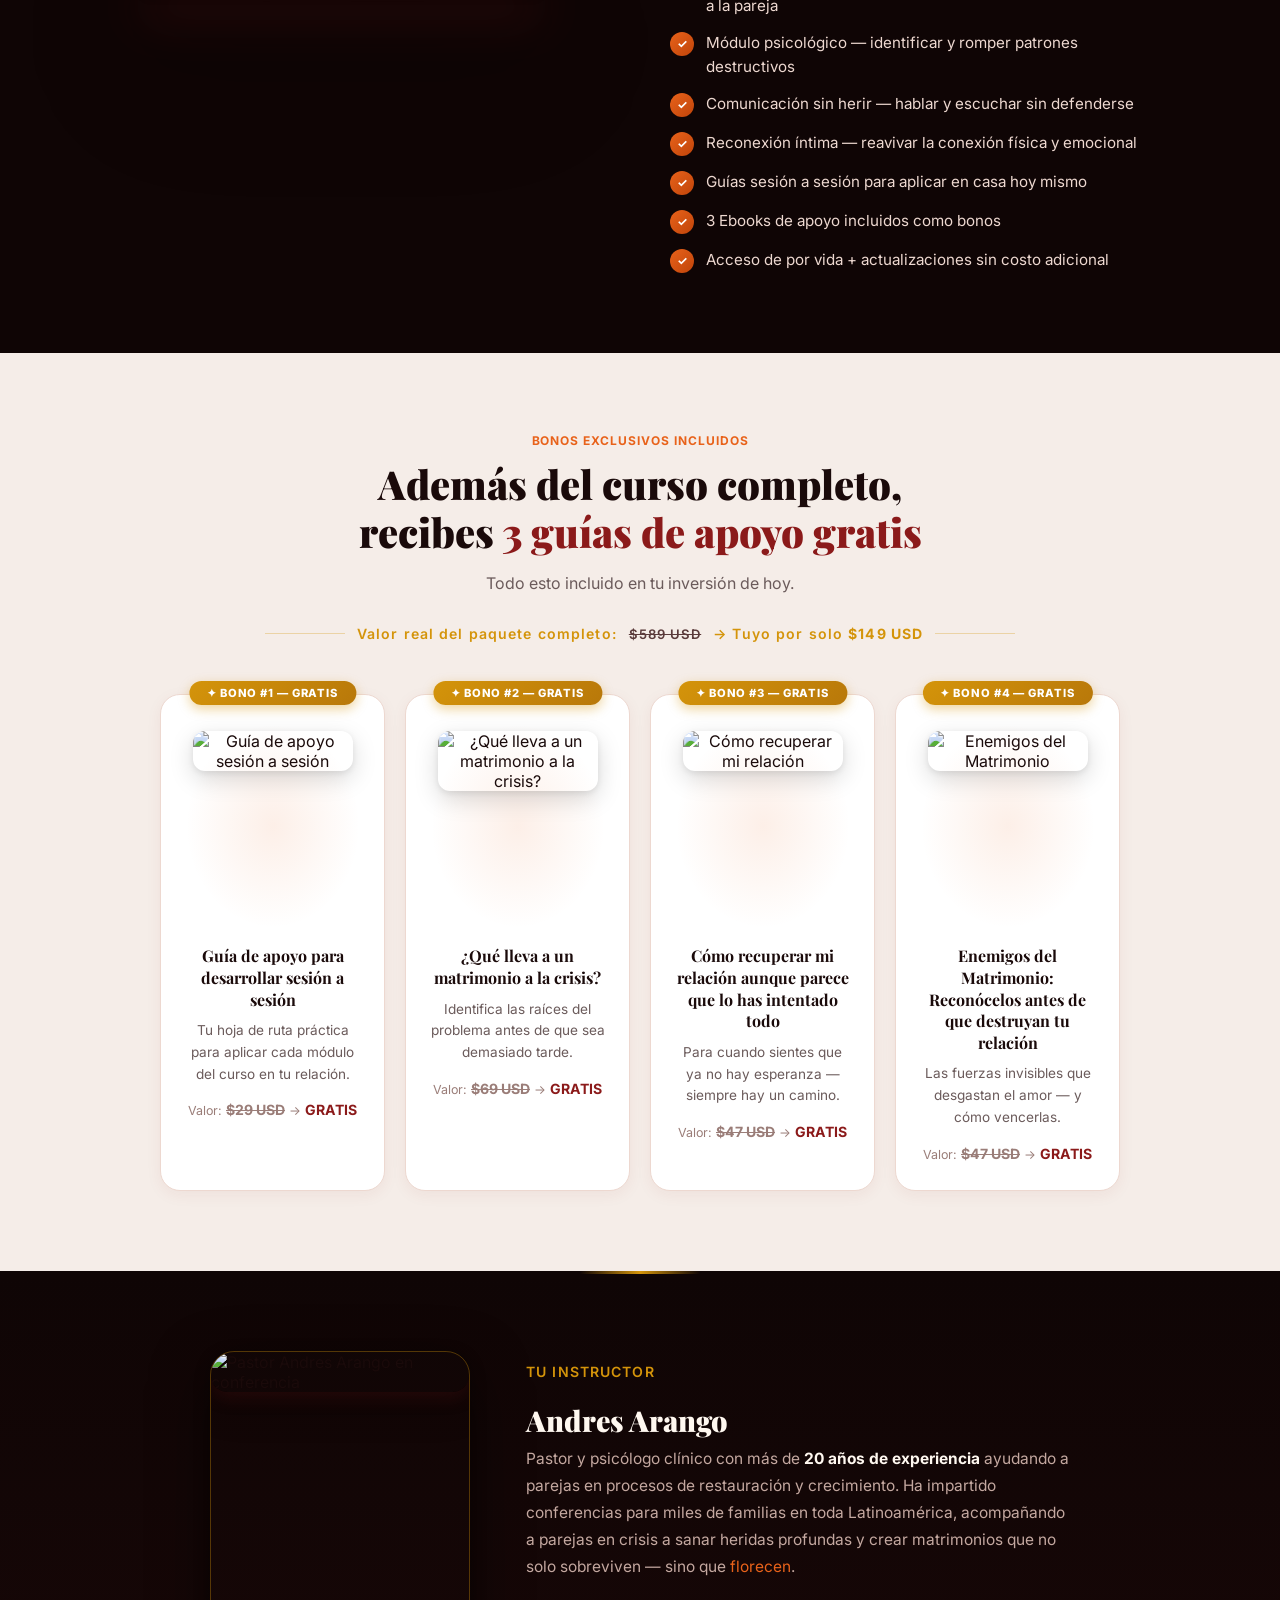
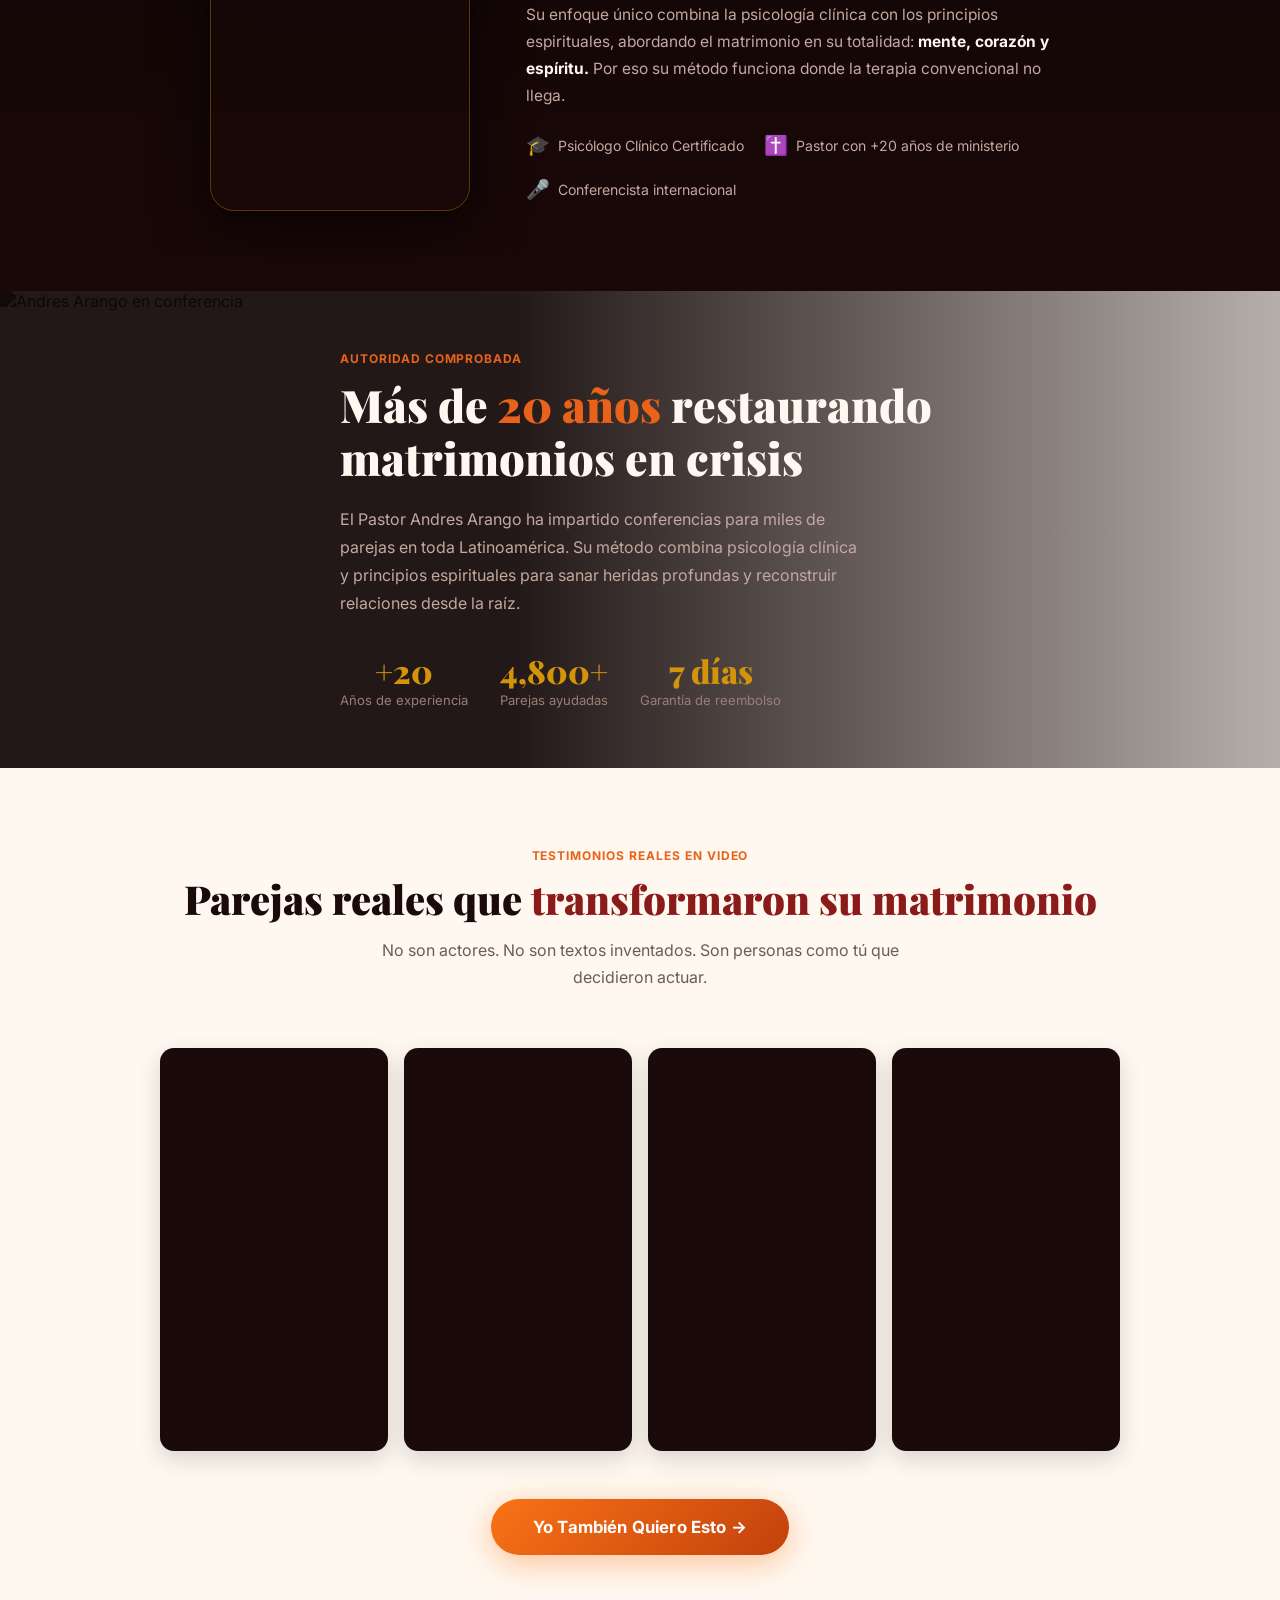
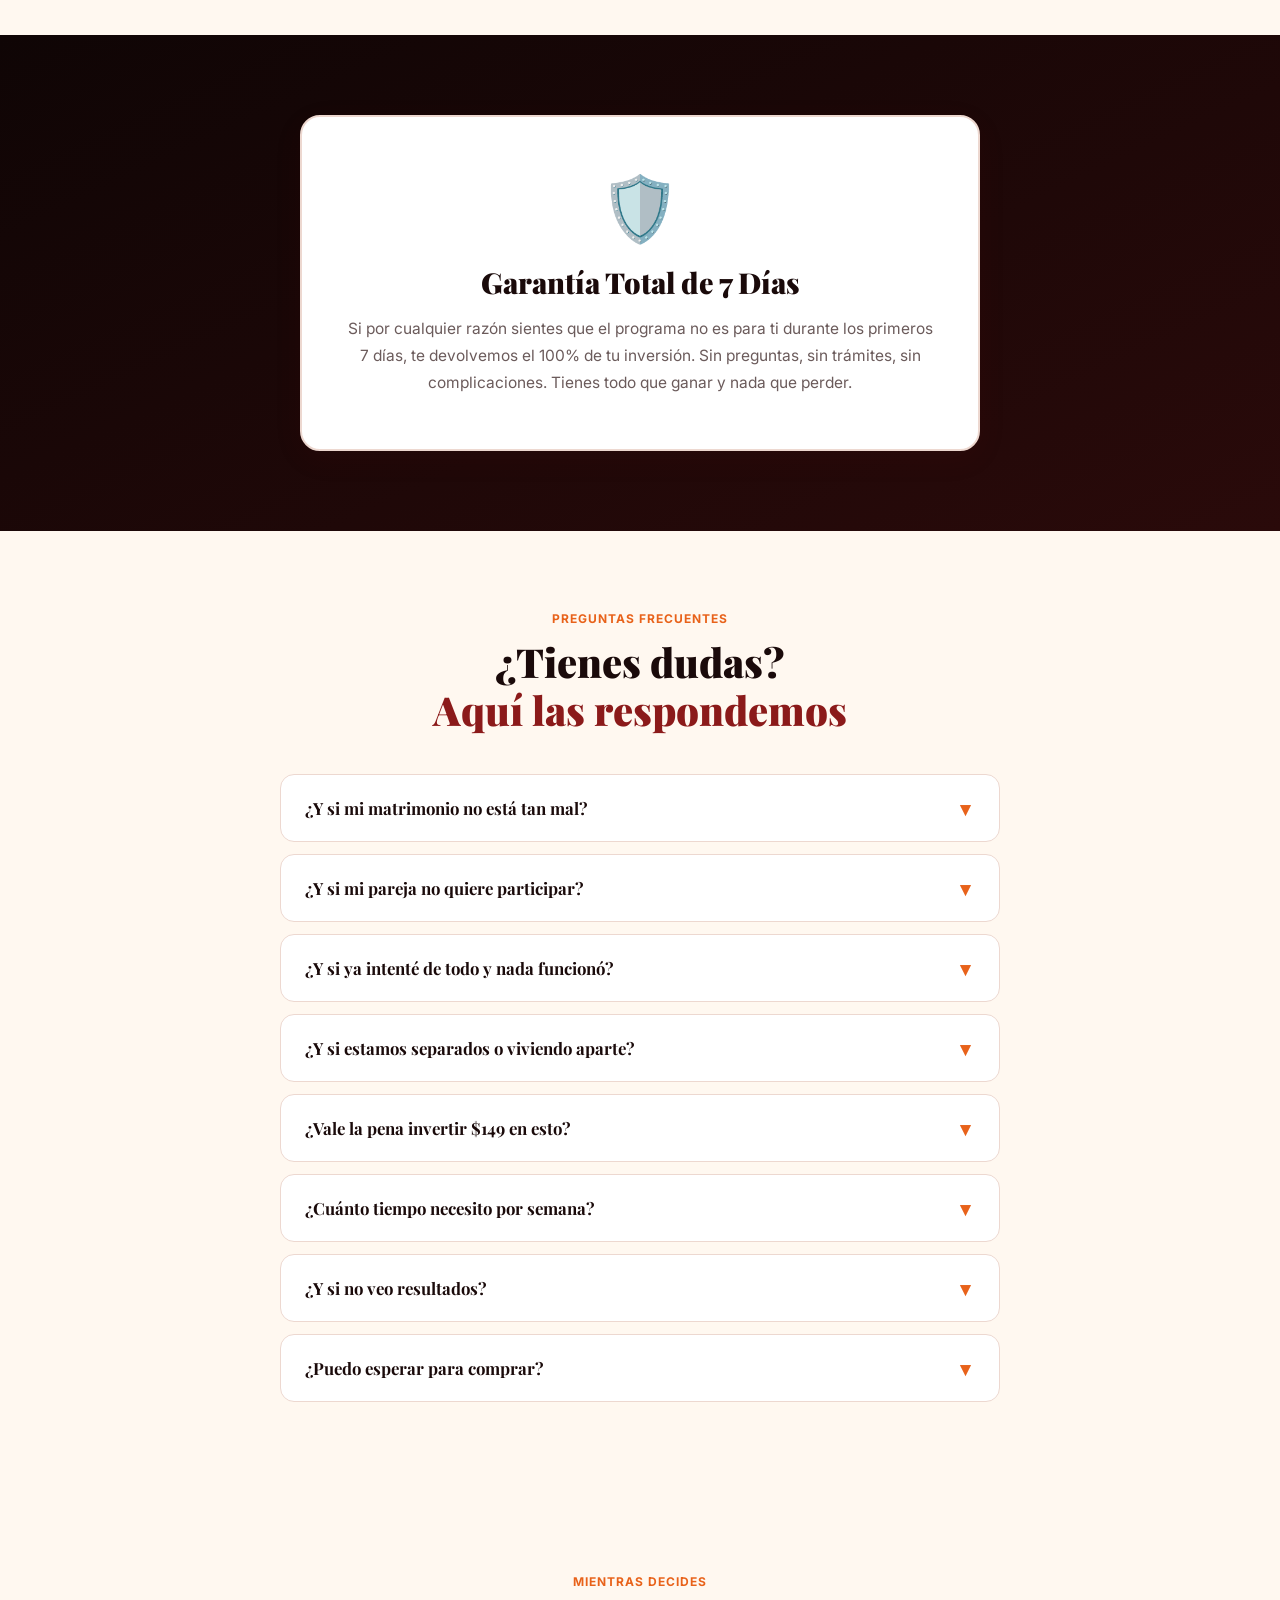
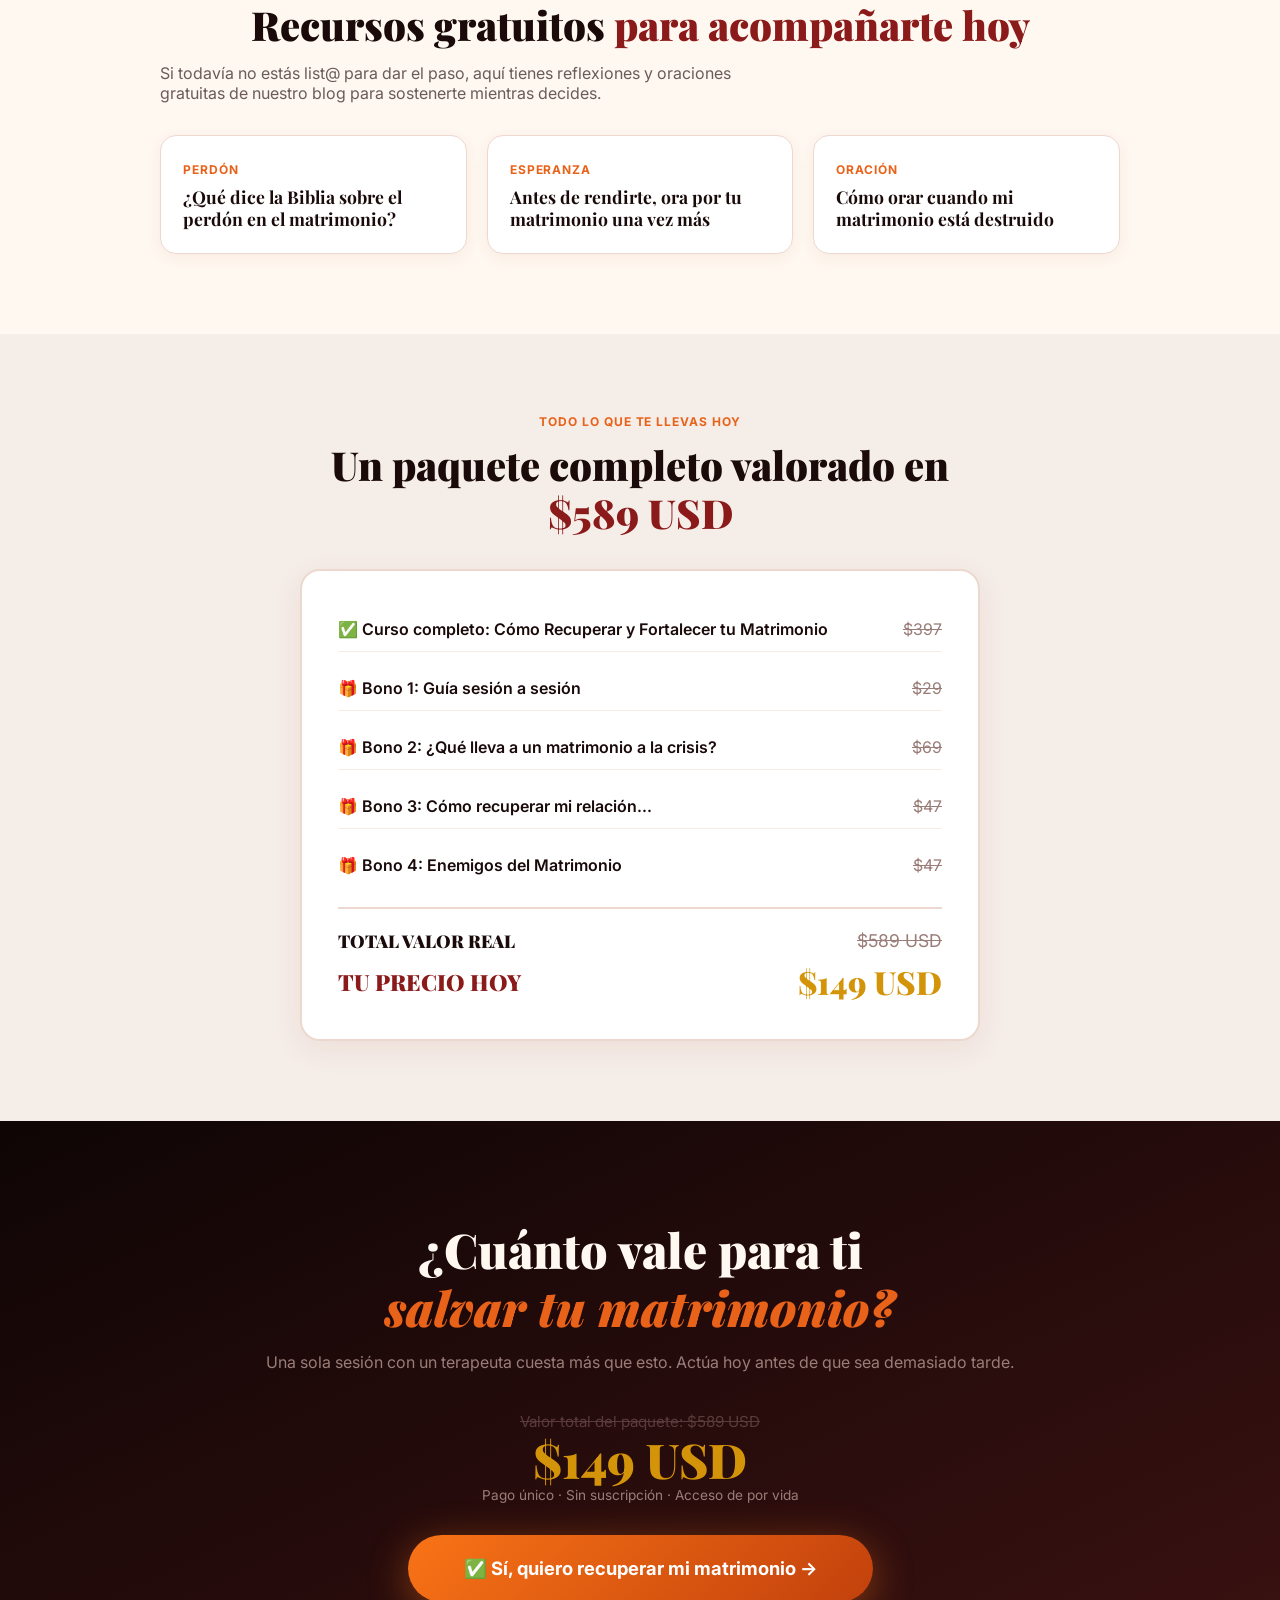
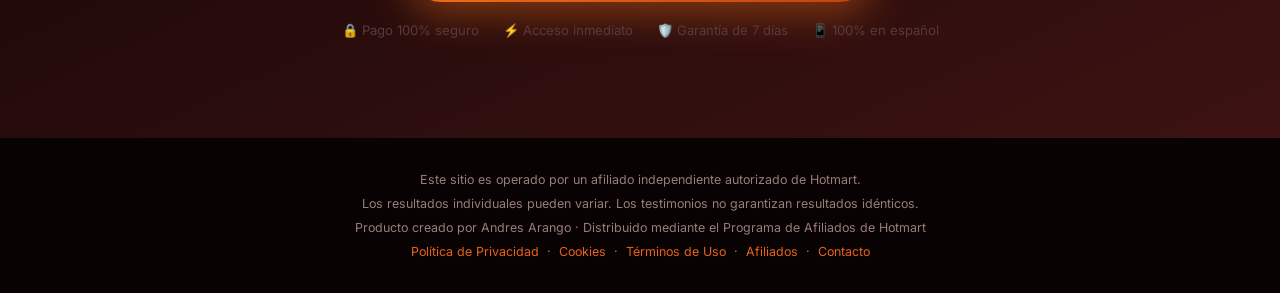
==== commit 2c030687: "Merge remote-tracking branch 'origin/main' into main" ====
--- a/index.html
+++ b/index.html
@@ -56,12 +56,16 @@
     "jobTitle": "Pastor y Psicólogo Clínico",
     "url": "https://restauratumatrimonio.org"
   },
-  "offers": {
-    "@type": "Offer",
-    "price": "149",
-    "priceCurrency": "USD",
-    "availability": "https://schema.org/InStock",
-    "url": "https://go.hotmart.com/D1064872390"
+ "hasCourseInstance": {
+    "@type": "CourseInstance",
+    "courseMode": "online",
+    "offers": {
+      "@type": "Offer",
+      "price": "149",
+      "priceCurrency": "USD",
+      "availability": "https://schema.org/InStock",
+      "url": "https://go.hotmart.com/D1064872390"
+    }
   },
   "inLanguage": "es",
   "url": "https://restauratumatrimonio.org"
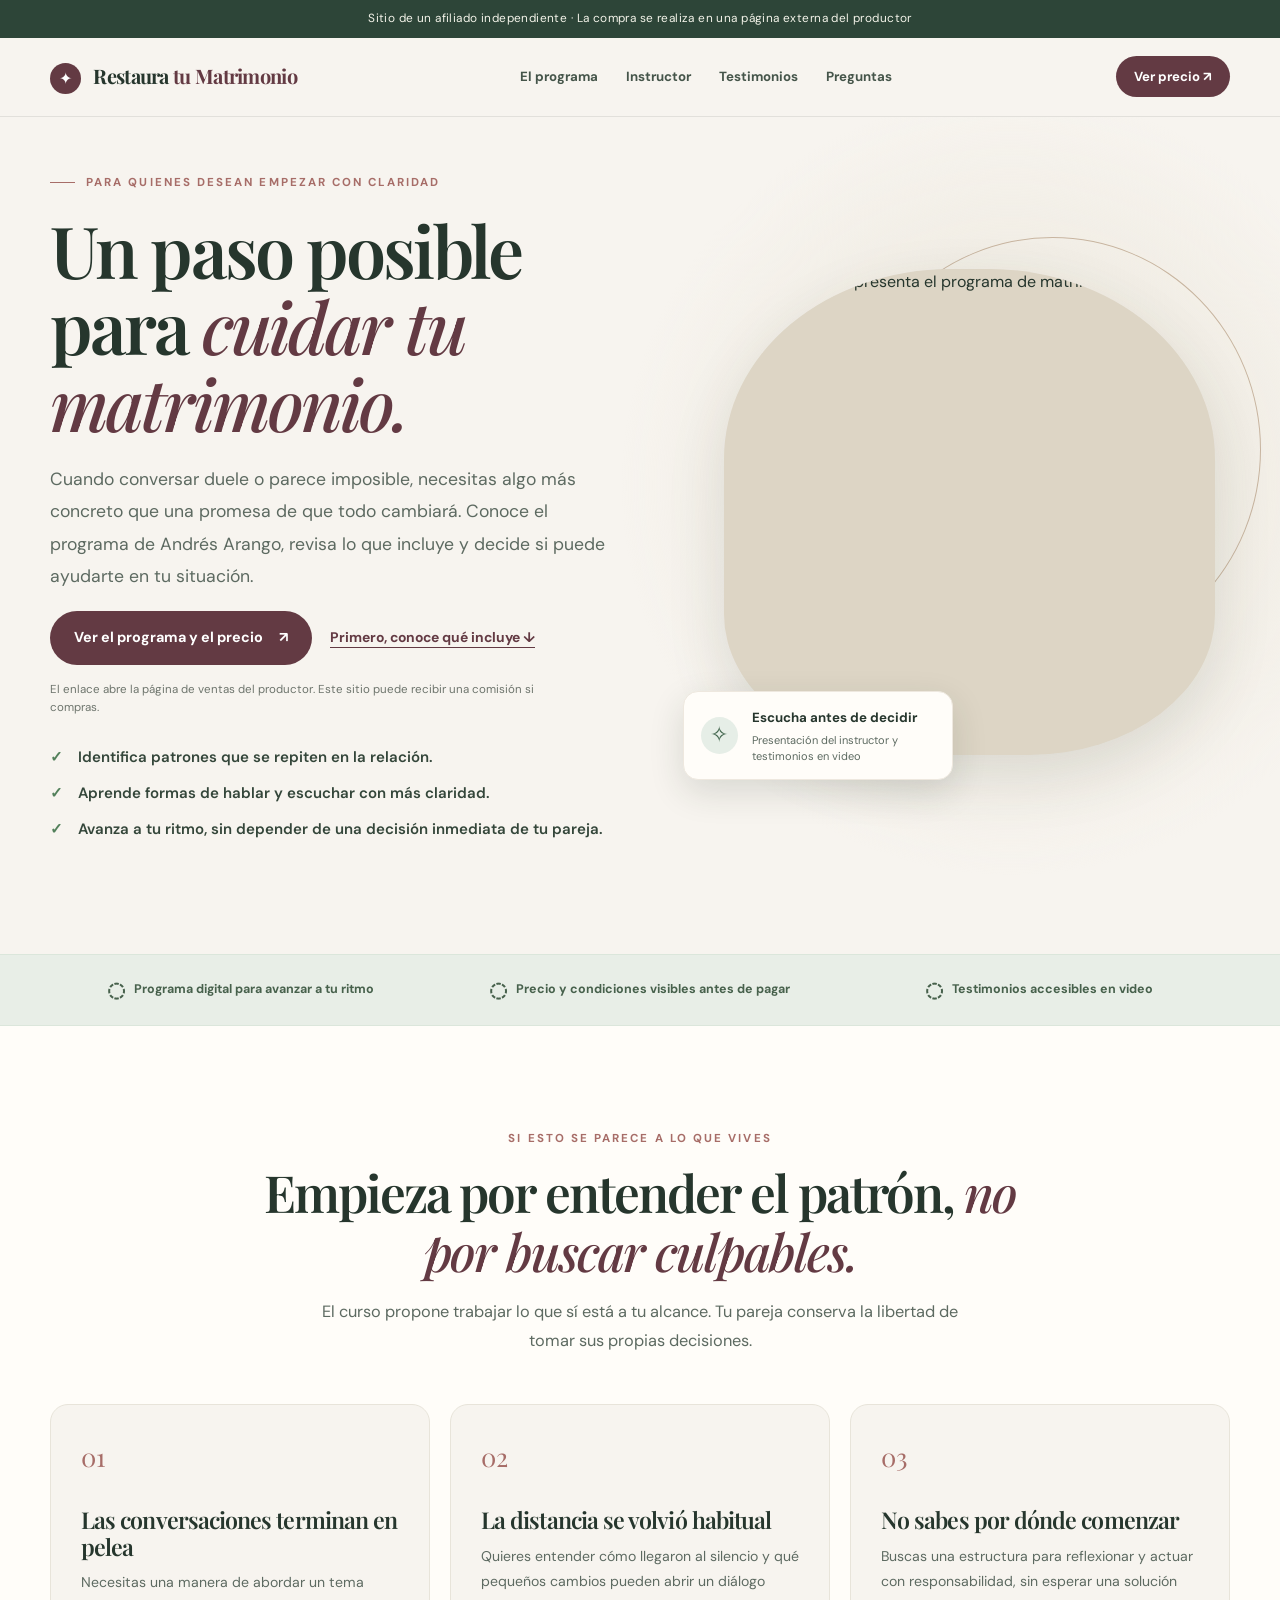
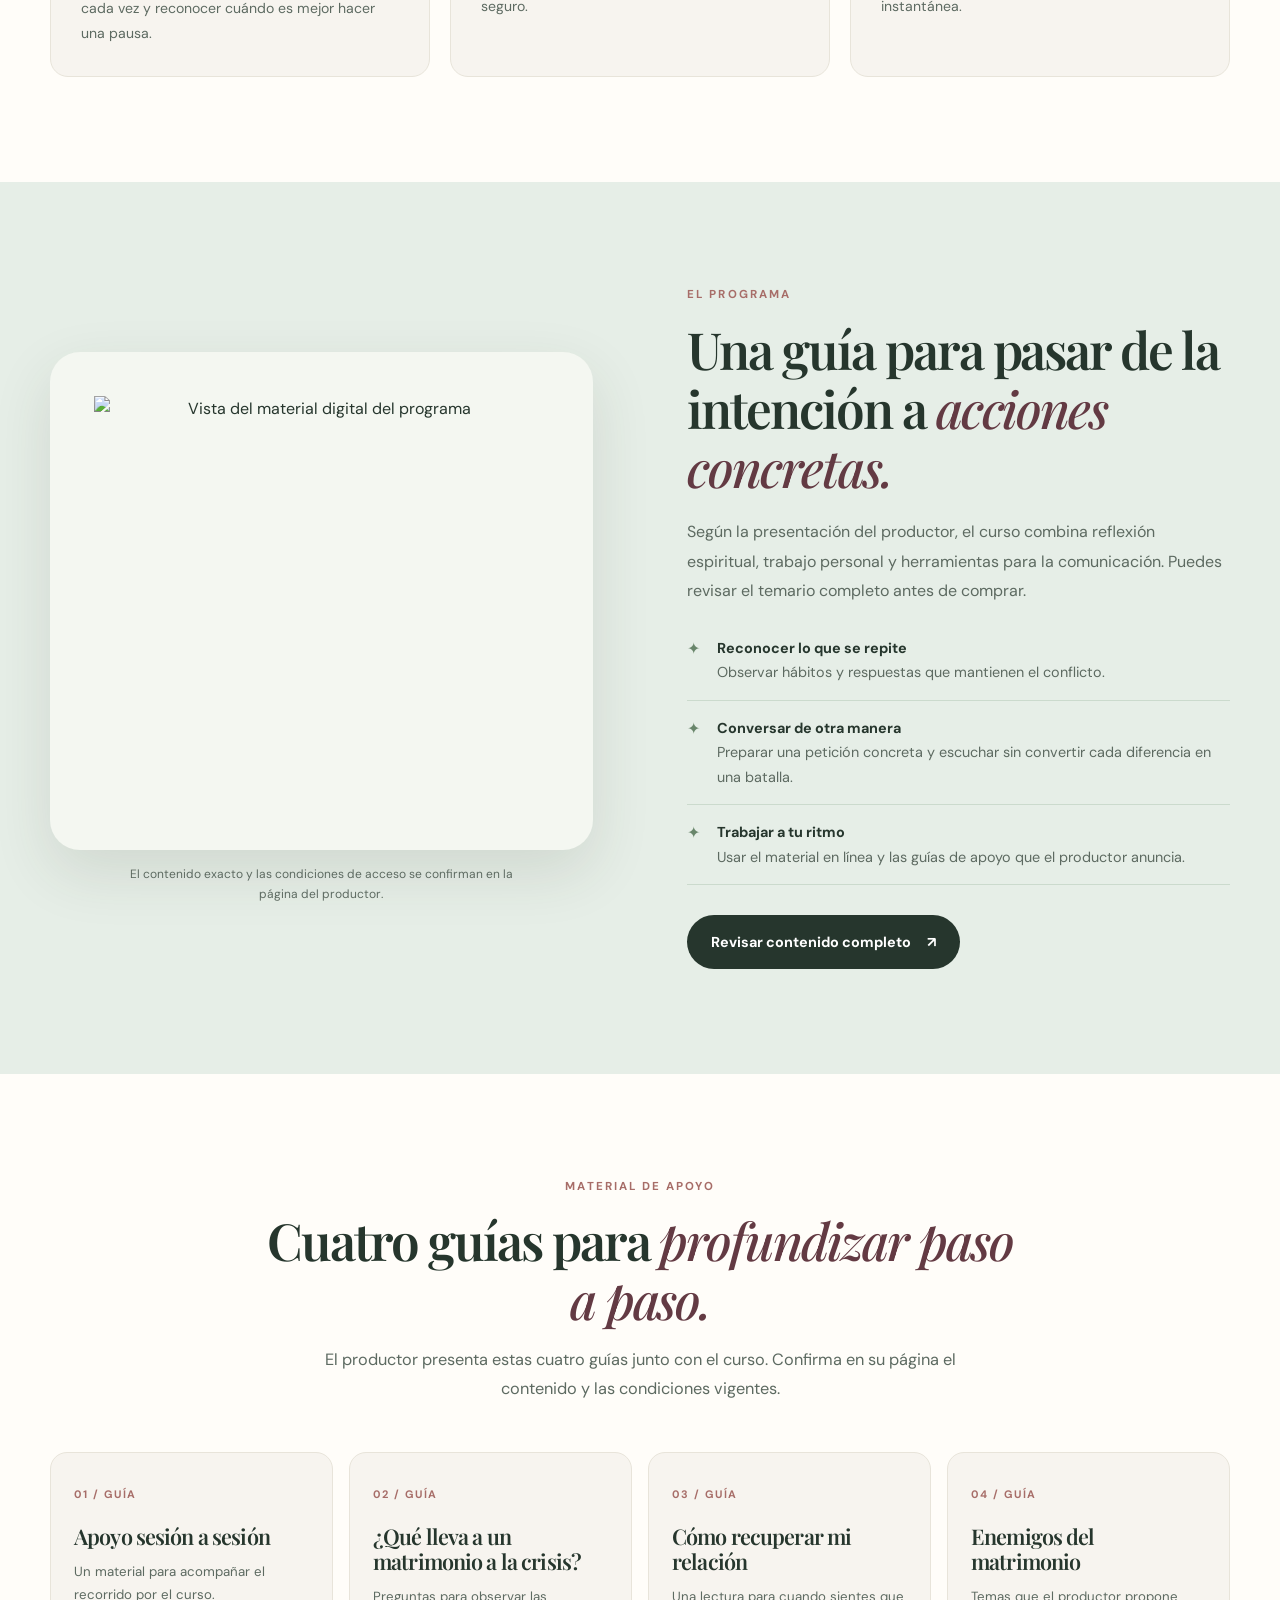
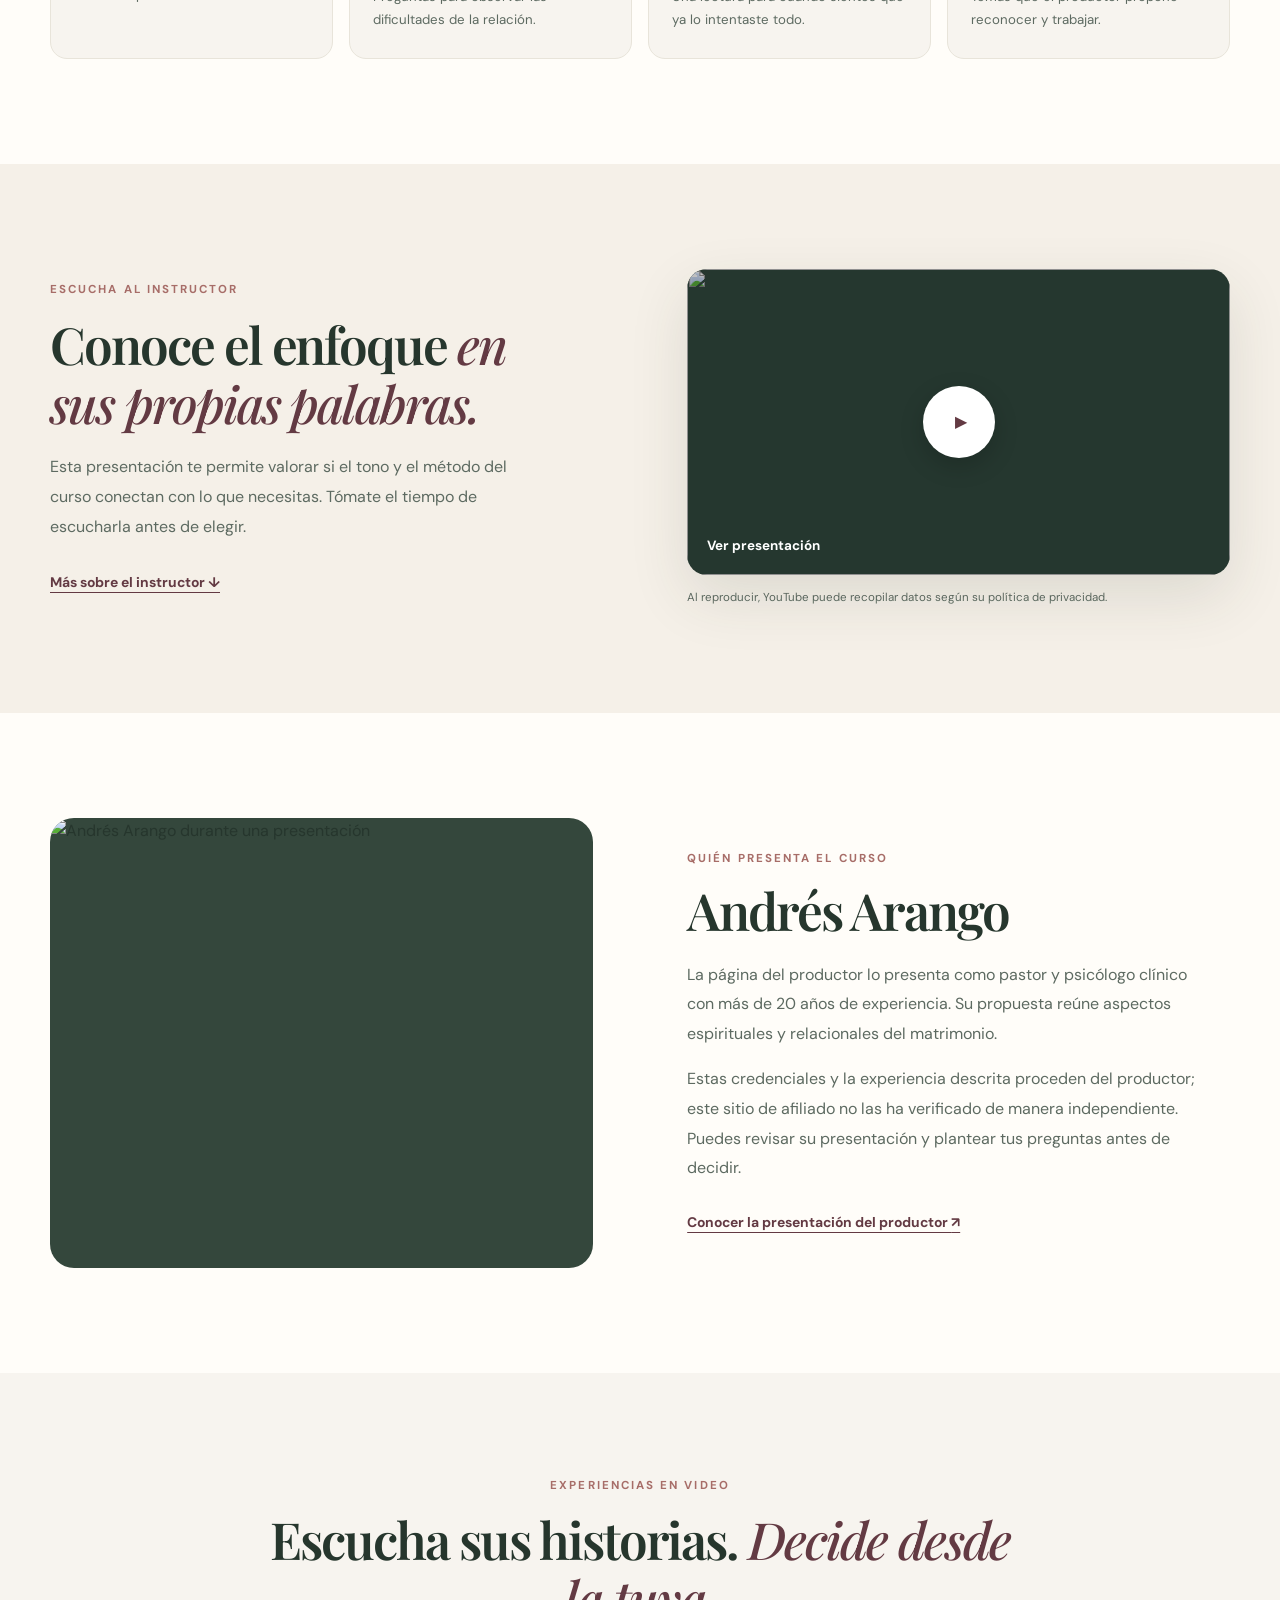
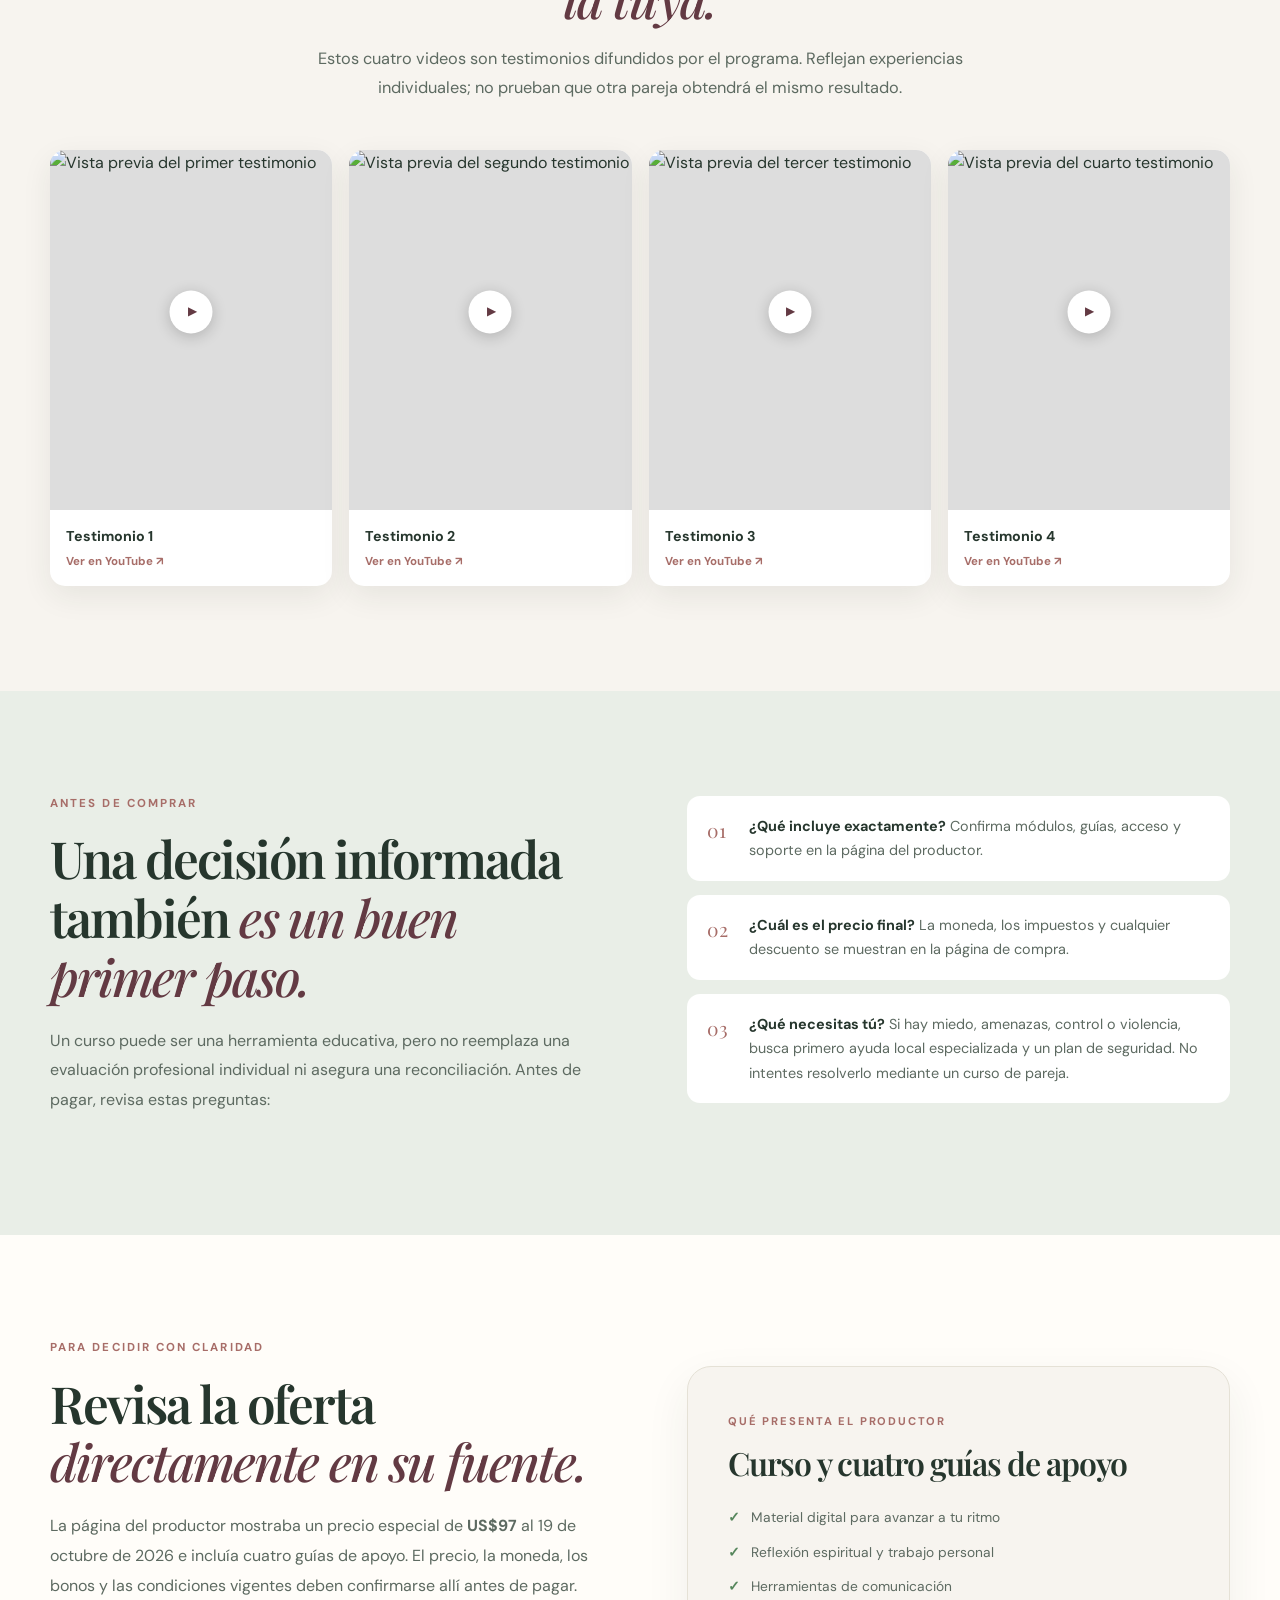
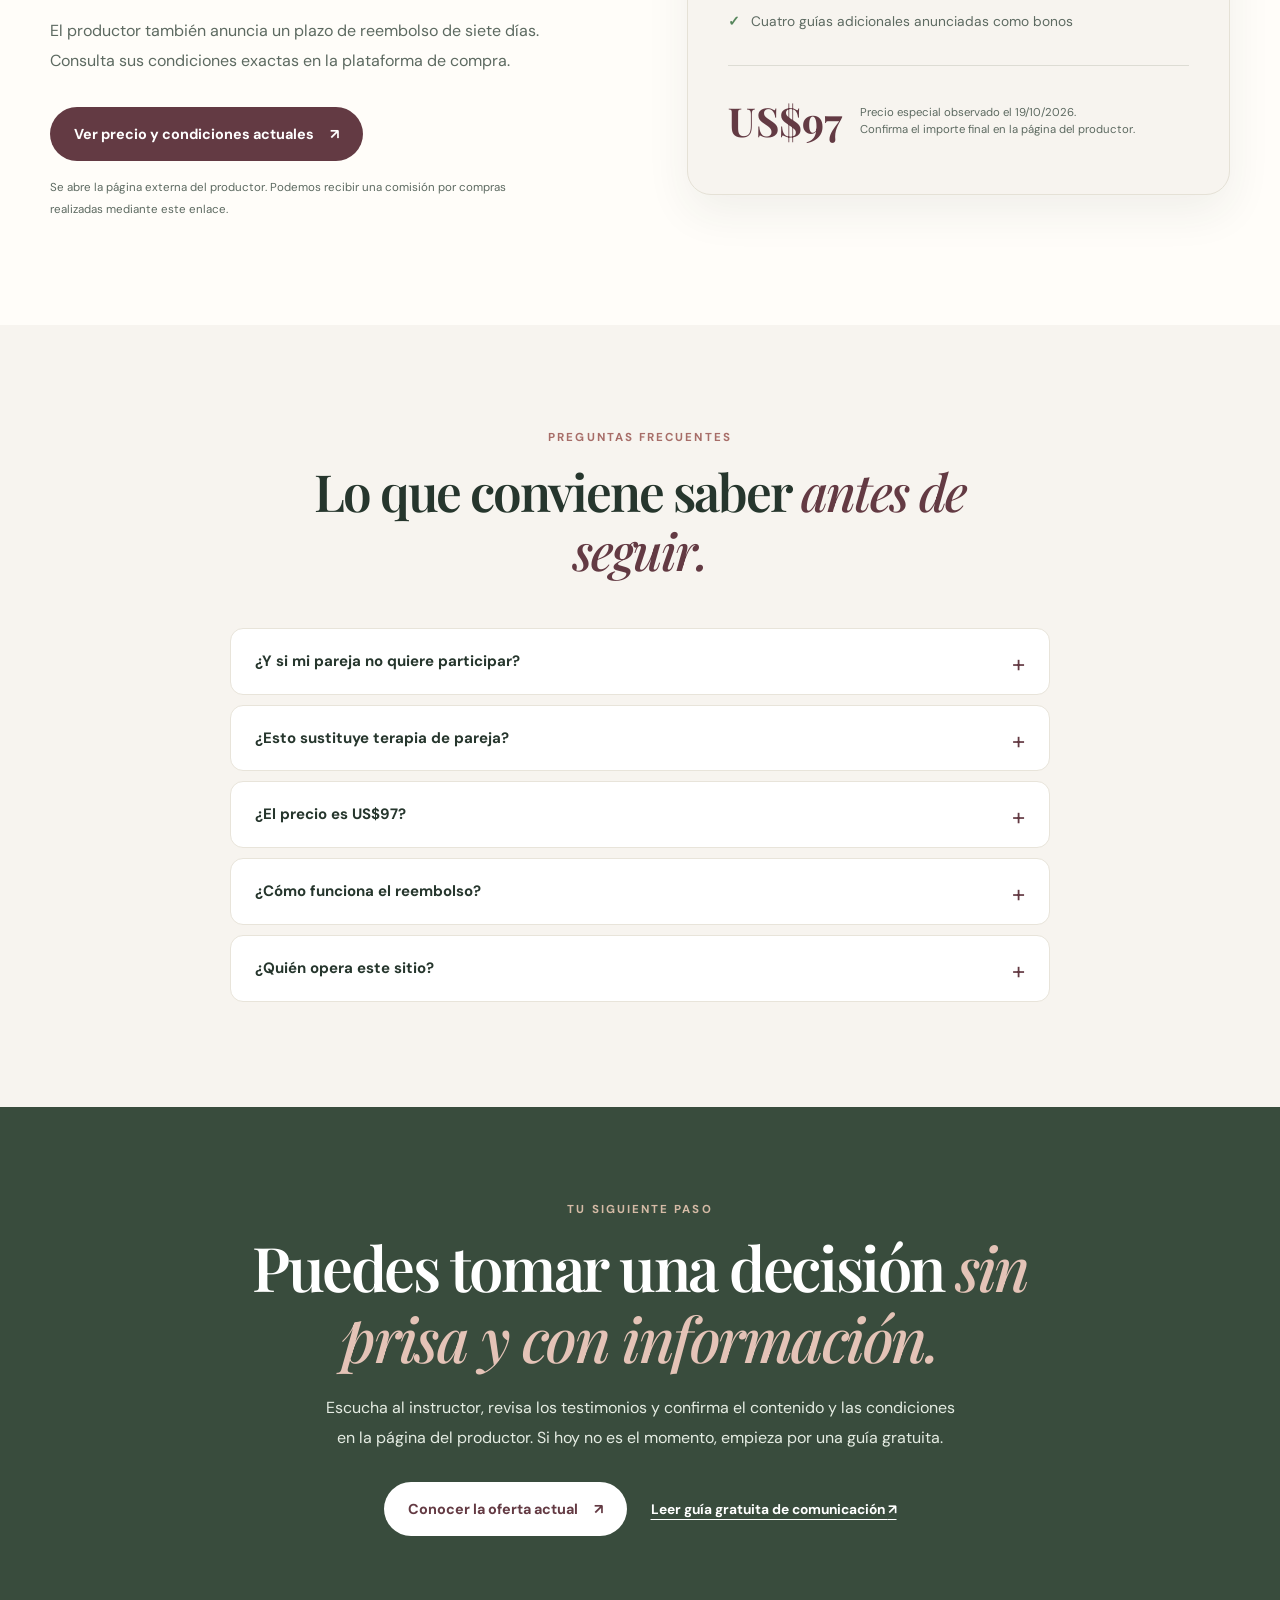
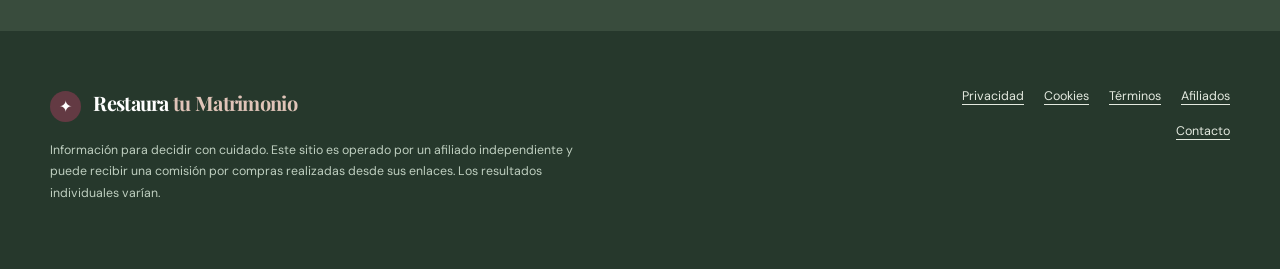
==== commit e5b2c101: "Redesign marriage course landing for clear conversion" ====
--- a/index.html
+++ b/index.html
@@ -1,2064 +1,109 @@
-<!DOCTYPE html>
+<!doctype html>
 <html lang="es">
 <head>
-<meta charset="UTF-8">
-<meta name="viewport" content="width=device-width, initial-scale=1.0">
-
-<!-- CONFIGURACIÓN DE TRACKING — ver README.md para instrucciones -->
-<script>
-  window.RTM_CONFIG = {
-    META_PIXEL_ID: '1792476815276272',
-    META_PIXEL_ID_2: '1639376823820584',
-    GA4_MEASUREMENT_ID: 'G-TPS7XFZXM7'
-  };
-</script>
-<script defer src="./analytics.js"></script>
-<noscript><img height="1" width="1" style="display:none"
-src="https://www.facebook.com/tr?id=1792476815276272&ev=PageView&noscript=1"
-/></noscript>
-
-<title>Recupera tu Matrimonio en Crisis | Curso Andres Arango</title>
-
-<!-- SEO BÁSICO -->
-<meta name="description" content="¿Tu matrimonio está en crisis? El método del Pastor Andres Arango, psicólogo clínico con 20+ años, para recuperar la confianza y el amor. Garantía de 7 días.">
-<meta name="keywords" content="recuperar matrimonio, fortalecer matrimonio, crisis matrimonial, curso matrimonio, Andres Arango, restaurar relación, matrimonio en crisis, cómo salvar mi matrimonio">
-<meta name="author" content="Andres Arango">
-<meta name="robots" content="index, follow">
-<link rel="canonical" href="https://restauratumatrimonio.org/">
-
-<!-- OPEN GRAPH (Facebook / WhatsApp) -->
-<meta property="og:type" content="website">
-<meta property="og:url" content="https://restauratumatrimonio.org/">
-<meta property="og:title" content="¿Tu Matrimonio Está en Crisis? Hay Solución — Andres Arango">
-<meta property="og:description" content="Descubre el método paso a paso del Pastor Andres Arango para recuperar la confianza, reavivar el amor y fortalecer tu relación. Sin terapia costosa. Garantía 7 días.">
-<meta property="og:image" content="https://pub-6b628a581f5c4279a17754da05badef4.r2.dev/r2-upload/hero-photo.webp">
-<meta property="og:image:width" content="1200">
-<meta property="og:image:height" content="630">
-<meta property="og:site_name" content="Restaura tu Matrimonio">
-<meta property="og:locale" content="es_ES">
-
-<!-- TWITTER CARD -->
-<meta name="twitter:card" content="summary_large_image">
-<meta name="twitter:title" content="¿Tu Matrimonio Está en Crisis? Hay Solución">
-<meta name="twitter:description" content="Método probado del Pastor Andres Arango para recuperar y fortalecer tu matrimonio. +4,800 parejas ayudadas.">
-<meta name="twitter:image" content="https://pub-6b628a581f5c4279a17754da05badef4.r2.dev/r2-upload/hero-photo.webp">
-
-<!-- SCHEMA.ORG — Curso -->
-<script type="application/ld+json">
-{
-  "@context": "https://schema.org",
-  "@type": "Course",
-  "name": "Cómo Recuperar y Fortalecer tu Matrimonio",
-  "description": "Curso online del Pastor y Psicólogo Clínico Andres Arango para recuperar y fortalecer el matrimonio. Incluye módulos espirituales, psicológicos, de comunicación e intimidad.",
-  "provider": {
-    "@type": "Person",
-    "name": "Andres Arango",
-    "jobTitle": "Pastor y Psicólogo Clínico",
-    "url": "https://restauratumatrimonio.org"
-  },
- "hasCourseInstance": {
-    "@type": "CourseInstance",
-    "courseMode": "online",
-    "offers": {
-      "@type": "Offer",
-      "price": "149",
-      "priceCurrency": "USD",
-      "availability": "https://schema.org/InStock",
-      "url": "https://go.hotmart.com/D1064872390"
-    }
-  },
-  "inLanguage": "es",
-  "url": "https://restauratumatrimonio.org"
-}
-</script>
-
-<!-- SCHEMA.ORG — FAQ (debe coincidir exactamente con el FAQ visible en la página) -->
-<script type="application/ld+json">
-{
-  "@context": "https://schema.org",
-  "@type": "FAQPage",
-  "mainEntity": [
-    {
-      "@type": "Question",
-      "name": "¿Y si mi matrimonio no está tan mal?",
-      "acceptedAnswer": {
-        "@type": "Answer",
-        "text": "Este curso también previene y fortalece. No tienes que estar en crisis para beneficiarte — las parejas que lo hacen antes tienen resultados aún más poderosos."
-      }
-    },
-    {
-      "@type": "Question",
-      "name": "¿Y si mi pareja no quiere participar?",
-      "acceptedAnswer": {
-        "@type": "Answer",
-        "text": "Muchas transformaciones empiezan con uno. Cuando tú cambias, la dinámica de la relación cambia — no necesitas que tu pareja participe desde el inicio."
-      }
-    },
-    {
-      "@type": "Question",
-      "name": "¿Y si ya intenté de todo y nada funcionó?",
-      "acceptedAnswer": {
-        "@type": "Answer",
-        "text": "Muchas parejas llegan aquí después de terapia, libros o consejos que no dieron resultado. Este programa combina lo espiritual, lo psicológico y lo práctico en un solo sistema paso a paso, diseñado para romper los patrones que un intento aislado no puede cambiar."
-      }
-    },
-    {
-      "@type": "Question",
-      "name": "¿Y si estamos separados o viviendo aparte?",
-      "acceptedAnswer": {
-        "@type": "Answer",
-        "text": "Sí, puede ayudarte incluso si ya están separados. Muchas herramientas — sanar heridas, entender qué llevó a la crisis, reconstruir la comunicación — se trabajan primero de forma individual, antes de cualquier reencuentro."
-      }
-    },
-    {
-      "@type": "Question",
-      "name": "¿Vale la pena invertir $149 en esto?",
-      "acceptedAnswer": {
-        "@type": "Answer",
-        "text": "Compáralo con una sola sesión de terapia de pareja, que suele costar $150–$300 y requiere varias sesiones. Aquí tienes acceso de por vida a un sistema completo, con garantía de 7 días: si sientes que no es para ti, te devolvemos el 100%. El riesgo está de nuestro lado."
-      }
-    },
-    {
-      "@type": "Question",
-      "name": "¿Cuánto tiempo necesito por semana?",
-      "acceptedAnswer": {
-        "@type": "Answer",
-        "text": "El curso está diseñado para avanzar a tu ritmo. Puedes dedicar 30-45 minutos por semana y ver resultados reales en pocas semanas."
-      }
-    },
-    {
-      "@type": "Question",
-      "name": "¿Y si no veo resultados?",
-      "acceptedAnswer": {
-        "@type": "Answer",
-        "text": "Tienes 7 días de garantía completa. Si por cualquier razón sientes que no es para ti, te devolvemos el 100% sin preguntas."
-      }
-    },
-    {
-      "@type": "Question",
-      "name": "¿Puedo esperar para comprar?",
-      "acceptedAnswer": {
-        "@type": "Answer",
-        "text": "Puedes tomarte el tiempo que necesites. Lo único que cambia con el tiempo no es el precio — es cuánto más tiempo pasa tu matrimonio sin las herramientas que necesita. Si sientes que es el momento, esta ventana de acceso preferente está disponible ahora mismo."
-      }
-    }
-  ]
-}
-</script>
-
-<!-- FAVICON -->
-<link rel="icon" type="image/x-icon" href="./favicon.ico">
-<link rel="shortcut icon" href="./favicon.ico">
-<link rel="apple-touch-icon" href="./favicon.ico">
-
-<!-- PERFORMANCE -->
-<link rel="preconnect" href="https://fonts.googleapis.com">
-<link rel="preconnect" href="https://fonts.gstatic.com" crossorigin>
-<link rel="preconnect" href="https://pub-6b628a581f5c4279a17754da05badef4.r2.dev" crossorigin>
-<link rel="dns-prefetch" href="https://www.youtube.com">
-<!-- Fuentes no bloqueantes con display=swap -->
-<link rel="stylesheet" href="https://fonts.googleapis.com/css2?family=Playfair+Display:ital,wght@0,700;0,900;1,700&family=Inter:wght@400;500;600;700&display=swap" media="print" onload="this.media='all'">
-<noscript><link rel="stylesheet" href="https://fonts.googleapis.com/css2?family=Playfair+Display:ital,wght@0,700;0,900;1,700&family=Inter:wght@400;500;600;700&display=swap"></noscript>
-<!-- Preload imagen hero (LCP crítico) -->
-<link rel="preload" as="image" href="https://pub-6b628a581f5c4279a17754da05badef4.r2.dev/r2-upload/hero-photo.webp" fetchpriority="high">
-<style>
-  /* Fuentes cargadas via <link> en el <head> para no bloquear render */
-
-  *, *::before, *::after { box-sizing: border-box; margin: 0; padding: 0; }
-
-  :root {
-    --crimson: #8B1A1A;
-    --orange:  #E8621A;
-    --gold:    #D4940A;
-    --cream:   #FFF8F0;
-    --dark:    #1A0A0A;
-    --gray:    #6B5B5B;
-    --light:   #F5EDE8;
-  }
-
-  html { scroll-behavior: smooth; }
-  body { font-display: swap; font-family: 'Inter', sans-serif; background: var(--cream); color: var(--dark); overflow-x: hidden; }
-
-  /* ── IMÁGENES GLOBALES ── */
-
-  /* Mockup del curso (hero + sección solución) */
-  .hero-img img,
-  .solution-img img {
-    border-radius: 20px;
-    box-shadow:
-      0 4px 6px rgba(0,0,0,0.08),
-      0 20px 48px rgba(139,26,26,0.28),
-      0 40px 80px rgba(0,0,0,0.35);
-    transition: transform 0.3s ease, box-shadow 0.3s ease;
-  }
-  .hero-img img:hover,
-  .solution-img img:hover {
-    transform: translateY(-6px) scale(1.01);
-    box-shadow:
-      0 8px 12px rgba(0,0,0,0.1),
-      0 28px 60px rgba(139,26,26,0.35),
-      0 50px 100px rgba(0,0,0,0.4);
-  }
-
-  /* Ebooks / bonos */
-  .ebook-card img {
-    border-radius: 12px;
-    box-shadow:
-      0 4px 12px rgba(0,0,0,0.12),
-      0 12px 28px rgba(139,26,26,0.18);
-    transition: transform 0.25s ease, box-shadow 0.25s ease;
-  }
-  .ebook-card:hover img {
-    transform: translateY(-5px) rotate(-1deg);
-    box-shadow:
-      0 8px 20px rgba(0,0,0,0.16),
-      0 20px 40px rgba(139,26,26,0.28);
-  }
-
-  /* Foto retrato del autor */
-  .author-photo img {
-    border-radius: 18px;
-    box-shadow:
-      0 8px 24px rgba(139,26,26,0.2),
-      0 24px 56px rgba(0,0,0,0.25);
-    transition: transform 0.3s ease;
-  }
-  .author-photo img:hover { transform: scale(1.02); }
-
-  /* Foto secundaria del autor (predicando) */
-  .author-photo + div img,
-  .author-inner div > div img {
-    border-radius: 16px;
-    box-shadow:
-      0 6px 18px rgba(139,26,26,0.18),
-      0 16px 36px rgba(0,0,0,0.2);
-  }
-
-  /* Foto de fondo de banda de autoridad */
-  section img[alt*="conferencia"] {
-    border-radius: 0;
-    box-shadow: none;
-  }
-
-  /* ── TOP BAR ── */
-  .topbar {
-    background: var(--dark);
-    color: #fff;
-    text-align: center;
-    padding: 10px 20px;
-    font-size: 0.82rem;
-    font-weight: 600;
-    letter-spacing: 0.08em;
-  }
-  .topbar span { color: var(--gold); }
-
-  /* ── HERO ── */
-  .hero {
-    background: linear-gradient(155deg, #0F0505 0%, #2A0A0A 50%, #5C1A0A 100%);
-    padding: 60px 20px 0;
-    position: relative;
-    overflow: hidden;
-  }
-  .hero::before {
-    content: '';
-    position: absolute;
-    bottom: 0; left: 50%;
-    transform: translateX(-50%);
-    width: 900px; height: 500px;
-    background: radial-gradient(ellipse, rgba(232,98,26,0.15) 0%, transparent 70%);
-    pointer-events: none;
-  }
-
-  .hero-inner {
-    max-width: 1100px;
-    margin: 0 auto;
-    display: grid;
-    grid-template-columns: 1fr 1fr;
-    gap: 48px;
-    align-items: center;
-  }
-
-  .hero-text { padding-bottom: 60px; }
-
-  .badge {
-    display: inline-flex;
-    align-items: center;
-    gap: 6px;
-    background: rgba(232,98,26,0.15);
-    border: 1px solid rgba(232,98,26,0.4);
-    color: #FFAA70;
-    font-size: 0.75rem;
-    font-weight: 700;
-    letter-spacing: 0.08em;
-    text-transform: uppercase;
-    padding: 6px 16px;
-    border-radius: 50px;
-    margin-bottom: 24px;
-  }
-
-  .hero h1 {
-    font-family: 'Playfair Display', serif;
-    font-size: clamp(2rem, 4.5vw, 3.2rem);
-    font-weight: 900;
-    color: #FFF8F0;
-    line-height: 1.1;
-    margin-bottom: 20px;
-  }
-  .hero h1 em { font-style: italic; color: var(--orange); }
-
-  .hero-desc {
-    color: #C4A8A0;
-    font-size: 1rem;
-    line-height: 1.7;
-    margin-bottom: 32px;
-    max-width: 480px;
-  }
-
-  /* PAIN CHECKLIST */
-  .pain-list {
-    list-style: none;
-    margin-bottom: 36px;
-    display: flex;
-    flex-direction: column;
-    gap: 10px;
-  }
-  .pain-list li {
-    display: flex;
-    align-items: center;
-    gap: 10px;
-    color: #EDD8D0;
-    font-size: 0.95rem;
-  }
-  .pain-list li::before {
-    content: '→';
-    color: var(--orange);
-    font-weight: 700;
-    flex-shrink: 0;
-  }
-
-  .cta-btn {
-    display: inline-block;
-    background: linear-gradient(135deg, #F97316 0%, #C2410C 100%);
-    color: #fff;
-    font-weight: 700;
-    font-size: 1.05rem;
-    padding: 18px 42px;
-    border-radius: 50px;
-    text-decoration: none;
-    box-shadow: 0 8px 32px rgba(249,115,22,0.4);
-    transition: transform 0.15s, box-shadow 0.15s;
-    animation: glow 2.5s ease-in-out infinite;
-    letter-spacing: 0.01em;
-  }
-  .cta-btn:hover { transform: translateY(-2px); box-shadow: 0 12px 40px rgba(249,115,22,0.6); }
-
-  @keyframes glow {
-    0%, 100% { box-shadow: 0 8px 32px rgba(249,115,22,0.4); }
-    50% { box-shadow: 0 8px 48px rgba(249,115,22,0.65); }
-  }
-
-  .trust-row {
-    margin-top: 14px;
-    display: flex;
-    align-items: center;
-    gap: 8px;
-    color: #C4A8A0;
-    font-size: 0.8rem;
-  }
-
-  /* HERO IMAGE */
-  .hero-img {
-    position: relative;
-    display: flex;
-    align-items: flex-end;
-    justify-content: center;
-  }
-  .hero-img img {
-    width: 100%;
-    max-width: 540px;
-    filter: drop-shadow(0 32px 64px rgba(0,0,0,0.6));
-    position: relative;
-    z-index: 1;
-  }
-  .hero-img .glow-orb {
-    position: absolute;
-    width: 300px; height: 300px;
-    background: radial-gradient(circle, rgba(232,98,26,0.3), transparent 70%);
-    border-radius: 50%;
-    top: 50%; left: 50%;
-    transform: translate(-50%, -50%);
-    z-index: 0;
-  }
-
-  /* ── SOCIAL PROOF BAR ── */
-  .proof-bar {
-    background: var(--orange);
-    padding: 18px 20px;
-    display: flex;
-    justify-content: center;
-    gap: 48px;
-    flex-wrap: wrap;
-  }
-  .proof-item {
-    display: flex;
-    align-items: center;
-    gap: 8px;
-    color: #fff;
-    font-weight: 700;
-    font-size: 0.9rem;
-  }
-  .proof-item span { font-size: 1.3rem; }
-
-  /* ── PAIN SECTION ── */
-  .section { padding: 80px 20px; }
-  .container { max-width: 960px; margin: 0 auto; }
-
-  .sec-label {
-    display: block;
-    text-align: center;
-    font-size: 0.75rem;
-    font-weight: 700;
-    letter-spacing: 0.08em;
-    text-transform: uppercase;
-    color: var(--orange);
-    margin-bottom: 12px;
-  }
-  .sec-title {
-    font-family: 'Playfair Display', serif;
-    font-size: clamp(1.8rem, 3.5vw, 2.5rem);
-    font-weight: 900;
-    text-align: center;
-    line-height: 1.2;
-    margin-bottom: 14px;
-  }
-  .sec-title em { font-style: normal; color: var(--crimson); }
-  .sec-sub {
-    text-align: center;
-    color: var(--gray);
-    font-size: 1rem;
-    max-width: 520px;
-    margin: 0 auto 56px;
-    line-height: 1.7;
-  }
-
-  /* PAIN CARDS WITH IMAGES */
-  .pain-grid {
-    display: grid;
-    grid-template-columns: repeat(2, 1fr);
-    gap: 20px;
-  }
-  .pain-card {
-    background: #fff;
-    border: 1px solid #EDD8D0;
-    border-radius: 16px;
-    padding: 28px;
-    display: flex;
-    gap: 18px;
-    align-items: flex-start;
-    transition: transform 0.2s, box-shadow 0.2s;
-  }
-  .pain-card:hover { transform: translateY(-3px); box-shadow: 0 10px 28px rgba(139,26,26,0.08); }
-  .pain-icon {
-    width: 52px; height: 52px; flex-shrink: 0;
-    background: linear-gradient(135deg, #FFEDE4, #FFD5C0);
-    border-radius: 14px;
-    display: flex; align-items: center; justify-content: center;
-    font-size: 1.5rem;
-  }
-  .pain-card h4 {
-    font-family: 'Playfair Display', serif;
-    font-size: 1.05rem;
-    font-weight: 700;
-    margin-bottom: 8px;
-  }
-  .pain-card p { font-size: 0.9rem; color: var(--gray); line-height: 1.6; }
-
-  /* ── SOLUTION SECTION ── */
-  .solution-bg { background: #0F0505; }
-  .solution-inner {
-    max-width: 1000px;
-    margin: 0 auto;
-    display: grid;
-    grid-template-columns: 1fr 1fr;
-    gap: 60px;
-    align-items: center;
-  }
-  .solution-img img {
-    width: 100%;
-    max-width: 460px;
-    filter: drop-shadow(0 24px 48px rgba(0,0,0,0.7));
-  }
-  .solution-text .sec-label { text-align: left; }
-  .solution-text .sec-title { text-align: left; color: #FFF8F0; }
-  .solution-text .sec-title em { color: var(--orange); }
-  .solution-text .sec-sub { text-align: left; color: #9A7D78; margin-bottom: 32px; }
-
-  .check-list { list-style: none; display: flex; flex-direction: column; gap: 14px; }
-  .check-list li {
-    display: flex; gap: 12px; align-items: flex-start;
-    color: #EDD8D0; font-size: 0.95rem; line-height: 1.55;
-  }
-  .check-list li .ck {
-    width: 24px; height: 24px; flex-shrink: 0; margin-top: 1px;
-    background: linear-gradient(135deg, var(--orange), #C0440A);
-    border-radius: 50%;
-    display: flex; align-items: center; justify-content: center;
-    color: #fff; font-size: 0.75rem; font-weight: 700;
-  }
-
-  /* ── EBOOKS SECTION ── */
-  .bonos-section {
-    background: var(--light);
-    position: relative;
-    overflow: hidden;
-  }
-  .bonos-section .sec-label { color: var(--orange); }
-  .bonos-section .sec-title { color: var(--dark); }
-  .bonos-section .sec-title em { color: var(--crimson); }
-  .bonos-section .sec-sub { color: var(--gray); }
-
-  .valor-total {
-    display: flex;
-    align-items: center;
-    justify-content: center;
-    gap: 12px;
-    margin-bottom: 52px;
-    margin-top: -28px;
-  }
-  .valor-total .linea { height: 1px; width: 80px; background: rgba(212,148,10,0.3); }
-  .valor-total span {
-    color: var(--gold);
-    font-size: 0.88rem;
-    font-weight: 600;
-    letter-spacing: 0.08em;
-  }
-  .valor-total .precio-tachado {
-    text-decoration: line-through;
-    color: #5A3A3A;
-    font-size: 0.82rem;
-  }
-
-  .ebooks-grid {
-    display: grid;
-    grid-template-columns: repeat(3, 1fr);
-    gap: 20px;
-  }
-  .ebook-card {
-    background: #fff;
-    border: 1px solid #EDD8D0;
-    border-radius: 20px;
-    padding: 36px 24px 28px;
-    text-align: center;
-    transition: transform 0.25s, box-shadow 0.25s, border-color 0.25s;
-    position: relative;
-    box-shadow: 0 4px 16px rgba(139,26,26,0.06);
-  }
-  .ebook-card:hover {
-    transform: translateY(-8px);
-    border-color: var(--orange);
-    box-shadow: 0 20px 48px rgba(139,26,26,0.14);
-  }
-  .ebook-card .img-wrap {
-    width: 160px;
-    height: 190px;
-    margin: 0 auto 24px;
-    position: relative;
-  }
-  .ebook-card .img-wrap::before {
-    content: '';
-    position: absolute;
-    inset: -8px;
-    background: radial-gradient(ellipse, rgba(232,98,26,0.1) 0%, transparent 70%);
-    border-radius: 50%;
-  }
-  .ebook-card img {
-    width: 100%;
-    height: 100%;
-    object-fit: contain;
-    position: relative;
-    z-index: 1;
-    border-radius: 12px;
-    box-shadow: 0 8px 24px rgba(0,0,0,0.15), 0 2px 6px rgba(0,0,0,0.08);
-    transition: transform 0.3s ease, box-shadow 0.3s ease;
-  }
-  .ebook-card:hover img {
-    transform: scale(1.05) translateY(-4px);
-    box-shadow: 0 16px 40px rgba(0,0,0,0.22), 0 4px 10px rgba(139,26,26,0.12);
-  }
-  .ebook-card h4 {
-    font-family: 'Playfair Display', serif;
-    font-size: 1rem;
-    font-weight: 700;
-    margin-bottom: 10px;
-    line-height: 1.35;
-    color: var(--dark);
-  }
-  .ebook-card p { font-size: 0.85rem; color: var(--gray); line-height: 1.6; }
-  .ebook-card .valor-bono {
-    margin-top: 16px;
-    font-size: 0.78rem;
-    color: #9A7D78;
-  }
-  .ebook-card .valor-bono span {
-    color: var(--crimson);
-    font-weight: 700;
-    font-size: 0.88rem;
-  }
-
-  .bonus-tag {
-    position: absolute;
-    top: -14px; left: 50%;
-    transform: translateX(-50%);
-    background: linear-gradient(135deg, var(--gold), #B8780A);
-    color: #fff;
-    font-size: 0.7rem;
-    font-weight: 800;
-    padding: 5px 18px;
-    border-radius: 50px;
-    text-transform: uppercase;
-    letter-spacing: 0.08em;
-    white-space: nowrap;
-    box-shadow: 0 4px 12px rgba(212,148,10,0.4);
-  }
-
-  /* ── AUTHOR ── */
-  .author-section { background: var(--light); }
-  /* Fondo oscuro + separador dorado para marcar un quiebre visual claro
-     con la sección de bonos justo encima (ambas usaban tonos crema casi
-     idénticos y se fundían entre sí). */
-  .author-section--dark {
-    background: linear-gradient(180deg, #0F0505 0%, #1A0808 100%);
-    position: relative;
-  }
-  .author-section--dark::before {
-    content: '';
-    position: absolute;
-    top: 0; left: 50%;
-    transform: translateX(-50%);
-    width: 120px; height: 3px;
-    background: linear-gradient(90deg, transparent, var(--gold), transparent);
-  }
-  .author-inner {
-    max-width: 860px;
-    margin: 0 auto;
-    display: grid;
-    grid-template-columns: 260px 1fr;
-    gap: 56px;
-    align-items: center;
-  }
-  .author-photos-col {
-    display: flex;
-    flex-direction: column;
-    gap: 16px;
-  }
-  .author-photo-main {
-    width: 100%;
-    height: 300px;
-    border-radius: 20px;
-    overflow: hidden;
-    box-shadow: 0 12px 40px rgba(139,26,26,0.18), 0 4px 12px rgba(0,0,0,0.1);
-  }
-  .author-photo-main img {
-    width: 100%; height: 100%;
-    object-fit: cover;
-    object-position: top center;
-  }
-  /* Foto única grande del instructor, en vez de dos fotos pequeñas
-     apiladas — más editorial, menos apretado. */
-  .author-photo-main--lg {
-    height: 460px;
-    border-radius: 24px;
-    border: 1px solid rgba(212,148,10,0.35);
-    box-shadow: 0 20px 56px rgba(0,0,0,0.5), 0 4px 16px rgba(0,0,0,0.3);
-  }
-  .author-photo-stage {
-    width: 100%;
-    height: 160px;
-    border-radius: 16px;
-    overflow: hidden;
-    box-shadow: 0 8px 24px rgba(139,26,26,0.14), 0 2px 8px rgba(0,0,0,0.1);
-  }
-  .author-photo-stage img {
-    width: 100%; height: 100%;
-    object-fit: cover;
-    object-position: center top;
-  }
-  .author-text .name {
-    font-family: 'Playfair Display', serif;
-    font-size: 1.8rem;
-    font-weight: 900;
-    margin-bottom: 6px;
-  }
-  .author-text .role {
-    color: var(--orange);
-    font-size: 0.88rem;
-    font-weight: 600;
-    letter-spacing: 0.08em;
-    text-transform: uppercase;
-    margin-bottom: 16px;
-  }
-  .author-text p {
-    color: var(--gray);
-    font-size: 0.97rem;
-    line-height: 1.75;
-  }
-  .author-text--dark .name { color: #FFF8F0; }
-  .author-text--dark .role { color: var(--gold); }
-  .author-text--dark p { color: #C4A8A0; }
-  .author-text--dark p strong { color: #FFF8F0; }
-  .author-text--dark p em { color: var(--orange); font-style: normal; }
-
-  /* ── TESTIMONIALS ── */
-  .testim-grid {
-    display: grid;
-    grid-template-columns: repeat(3, 1fr);
-    gap: 20px;
-  }
-  .testim {
-    background: #fff;
-    border: 1px solid #EDD8D0;
-    border-radius: 16px;
-    padding: 26px;
-  }
-  .stars { color: var(--gold); font-size: 0.9rem; margin-bottom: 12px; }
-  .testim p { font-size: 0.91rem; color: #4A3A3A; line-height: 1.7; margin-bottom: 16px; }
-  .t-author { display: flex; align-items: center; gap: 10px; }
-  .avatar {
-    width: 38px; height: 38px; border-radius: 50%;
-    display: flex; align-items: center; justify-content: center;
-    font-weight: 700; font-size: 0.8rem; color: #fff; flex-shrink: 0;
-  }
-  .t-author span { font-size: 0.84rem; color: var(--gray); font-weight: 600; }
-
-  /* ── GUARANTEE ── */
-  .guarantee-box {
-    background: #fff;
-    border: 2px solid #EDD8D0;
-    border-radius: 20px;
-    max-width: 680px;
-    margin: 0 auto;
-    padding: 52px 44px;
-    text-align: center;
-    box-shadow: 0 8px 32px rgba(139,26,26,0.06);
-  }
-  .guarantee-box .icon { font-size: 4rem; margin-bottom: 16px; }
-  .guarantee-box h3 {
-    font-family: 'Playfair Display', serif;
-    font-size: 1.8rem; font-weight: 900;
-    margin-bottom: 14px;
-  }
-  .guarantee-box p { color: var(--gray); font-size: 0.97rem; line-height: 1.75; }
-
-  /* ── FINAL CTA ── */
-  .final-cta {
-    background: linear-gradient(155deg, #0F0505, #3D1212);
-    padding: 100px 20px;
-    text-align: center;
-  }
-  .final-cta h2 {
-    font-family: 'Playfair Display', serif;
-    font-size: clamp(2rem, 4vw, 3rem);
-    font-weight: 900;
-    color: #FFF8F0;
-    max-width: 680px;
-    margin: 0 auto 16px;
-    line-height: 1.2;
-  }
-  .final-cta h2 em { font-style: italic; color: var(--orange); }
-  .final-cta .sub { color: #9A7D78; margin-bottom: 40px; font-size: 1rem; }
-
-  .price-block { margin-bottom: 32px; }
-  .price-old { color: #5A3A3A; text-decoration: line-through; font-size: 0.95rem; }
-  .price-new {
-    font-family: 'Playfair Display', serif;
-    font-size: 3rem; font-weight: 900;
-    color: var(--gold); line-height: 1;
-    margin: 4px 0;
-  }
-  .price-note { color: #9A7D78; font-size: 0.85rem; }
-
-  .cta-btn-lg {
-    display: inline-block;
-    background: linear-gradient(135deg, #F97316 0%, #C2410C 100%);
-    color: #fff;
-    font-weight: 700;
-    font-size: 1.15rem;
-    padding: 22px 56px;
-    border-radius: 50px;
-    text-decoration: none;
-    box-shadow: 0 10px 40px rgba(249,115,22,0.45);
-    animation: glow 2.5s ease-in-out infinite;
-  }
-
-  .trust-badges {
-    margin-top: 20px;
-    display: flex;
-    justify-content: center;
-    gap: 24px;
-    flex-wrap: wrap;
-    color: #5A3A3A;
-    font-size: 0.82rem;
-  }
-  .trust-badges span { display: flex; align-items: center; gap: 5px; }
-
-  /* ── FOOTER ── */
-  footer {
-    background: #080202;
-    padding: 30px 20px;
-    text-align: center;
-    color: #9A7D78;
-    font-size: 0.78rem;
-    line-height: 1.9;
-  }
-  footer a { color: var(--orange); text-decoration: none; }
-
-  /* ── STICKY MOBILE ── */
-  .sticky {
-    position: fixed; bottom: 0; left: 0; right: 0;
-    background: rgba(15,5,5,0.95);
-    backdrop-filter: blur(8px);
-    padding: 12px 16px;
-    z-index: 200;
-    display: none;
-  }
-  .sticky a {
-    display: block;
-    background: linear-gradient(135deg, #F97316, #C2410C);
-    color: #fff; font-weight: 700; font-size: 0.95rem;
-    padding: 14px; border-radius: 12px;
-    text-align: center; text-decoration: none;
-  }
-
-  /* ── WHATSAPP FLOTANTE ── */
-  .whatsapp-float {
-    position: fixed;
-    right: 20px;
-    bottom: 20px;
-    z-index: 210;
-    width: 58px;
-    height: 58px;
-    border-radius: 50%;
-    background: #25D366;
-    display: flex;
-    align-items: center;
-    justify-content: center;
-    box-shadow: 0 8px 24px rgba(0,0,0,0.35);
-    transition: transform 0.15s ease, box-shadow 0.15s ease;
-  }
-  .whatsapp-float:hover { transform: scale(1.06); box-shadow: 0 10px 30px rgba(0,0,0,0.45); }
-  .whatsapp-float svg { width: 30px; height: 30px; fill: #fff; }
-
-  @media (max-width: 768px) {
-    /* En móvil el sticky CTA ocupa toda la franja inferior — subimos el botón */
-    .whatsapp-float { right: 14px; bottom: 90px; width: 52px; height: 52px; }
-    .whatsapp-float svg { width: 26px; height: 26px; }
-  }
-
-  /* ═══════════════════════════════════
-     RESPONSIVE — TABLET (max 768px)
-  ═══════════════════════════════════ */
-  @media (max-width: 768px) {
-
-    /* SECCIONES */
-    .section { padding: 52px 16px; }
-
-    /* COUNTDOWN */
-    .countdown-bar { padding: 10px 12px; }
-    .countdown-bar p { font-size: 0.75rem; }
-    .countdown-digits { gap: 6px; }
-    .cd-block { min-width: 44px; padding: 4px 8px; }
-    .cd-block .num { font-size: 1.2rem; }
-
-    /* HERO */
-    .hero { padding: 40px 16px 0; }
-    .hero-inner { grid-template-columns: 1fr; text-align: center; gap: 24px; }
-    .hero-text { padding-bottom: 0; }
-    .hero-img { margin-top: 0; }
-    .hero-img img { max-width: 100%; }
-    .hero h1 { font-size: clamp(1.8rem, 6vw, 2.4rem); }
-    .hero-desc { font-size: 0.95rem; }
-    .pain-list li { justify-content: flex-start; text-align: left; }
-    .trust-row { justify-content: center; flex-wrap: wrap; gap: 6px; font-size: 0.75rem; }
-    .cta-btn { font-size: 0.95rem; padding: 16px 28px; }
-
-    /* PROOF BAR */
-    .proof-bar { gap: 12px; padding: 14px 16px; }
-    .proof-item { font-size: 0.78rem; }
-    .proof-item span { font-size: 1rem; }
-
-    /* DOLOR */
-    .pain-grid { grid-template-columns: 1fr; gap: 12px; }
-    .pain-card { padding: 20px 16px; }
-
-    /* SOLUCIÓN */
-    .solution-inner { grid-template-columns: 1fr; text-align: center; gap: 32px; }
-    .solution-text .sec-title,
-    .solution-text .sec-sub,
-    .solution-text .sec-label { text-align: center; }
-    .solution-img img { max-width: 100%; }
-
-    /* BONOS — 1 columna en móvil pequeño, 2 en tablet */
-    .ebooks-grid { grid-template-columns: 1fr 1fr !important; gap: 24px; }
-    .ebook-card { padding: 28px 16px 20px; }
-    .ebook-card .img-wrap { width: 120px; height: 150px; }
-
-    /* VALOR TOTAL */
-    .valor-total { flex-wrap: wrap; gap: 6px; font-size: 0.78rem; }
-    .valor-total .linea { display: none; }
-
-    /* AUTOR */
-    .author-inner { grid-template-columns: 1fr; text-align: center; gap: 24px; }
-    .author-photos-col { flex-direction: row; justify-content: center; gap: 12px; }
-    .author-photo-main { width: 140px; height: 180px; }
-    .author-photo-stage { width: 140px; height: 100px; }
-    .author-photos-col--single { flex-direction: column; }
-    .author-photo-main--lg { width: 100%; max-width: 320px; height: 340px; margin: 0 auto; }
-
-    /* VIDEO PRINCIPAL */
-    .video-section { padding: 40px 16px; }
-    .video-inner h2 { font-size: clamp(1.3rem, 4.5vw, 1.8rem); margin-bottom: 20px; }
-    .video-wrap { border-radius: 12px; }
-    .video-overlay-top { height: 44px; border-radius: 12px 12px 0 0; }
-    .video-overlay-bottom { height: 60px; border-radius: 0 0 12px 12px; }
-    .play-circle { width: 60px; height: 60px; }
-    .play-circle svg { width: 24px; height: 24px; }
-    .play-label { font-size: 0.72rem; padding: 5px 14px; }
-    .video-duration { font-size: 0.7rem; bottom: 10px; right: 10px; }
-    .video-cta { font-size: 0.82rem; margin-top: 16px; }
-    .video-side { margin-top: 24px; }
-
-    /* TESTIMONIOS VIDEO */
-    .testim-videos { grid-template-columns: 1fr !important; gap: 16px; max-width: 420px; margin-left: auto; margin-right: auto; }
-    .testim-grid { grid-template-columns: 1fr; }
-
-    /* FAQ */
-    .faq-q { font-size: 0.95rem; padding: 16px; }
-
-    /* STICKY */
-    .sticky { display: block; }
-    .sticky a { font-size: 0.88rem; padding: 12px; }
-
-    /* FOOTER — espacio extra para que el sticky CTA no tape el texto */
-    footer { padding-bottom: 100px !important; }
-
-    /* AUTHORITY BANNER — texto cortado en móvil */
-    .authority-banner { min-height: auto !important; padding: 48px 0 !important; }
-    .authority-banner .authority-overlay { background: linear-gradient(180deg, rgba(15,5,5,0.55) 0%, rgba(15,5,5,0.92) 55%, rgba(15,5,5,0.97) 100%) !important; }
-    .authority-banner .authority-inner { padding: 0 20px !important; max-width: 100% !important; text-align: center !important; }
-    .authority-banner h2, .authority-banner p { max-width: 100% !important; text-align: center !important; }
-    .authority-banner span[style*="uppercase"] { text-align: center !important; }
-    .authority-stats { gap: 20px !important; justify-content: center; }
-
-    /* CREDENCIALES AUTOR — evita que se peguen al borde */
-    .credentials-row { gap: 14px !important; justify-content: center; }
-
-    /* VIDEO OVERLAY — cubrir mejor la franja de YouTube en móvil */
-    .video-overlay-bottom { height: 64px !important; }
-
-    /* TABLA RESUMEN DE VALOR — evitar solape de precios */
-    .resumen-total-row { flex-direction: column; align-items: center !important; text-align: center; gap: 4px; }
-    .resumen-precio-row { flex-direction: column; align-items: center !important; text-align: center; gap: 4px; }
-  }
-
-  /* ═══════════════════════════════════
-     RESPONSIVE — MÓVIL PEQUEÑO (max 480px)
-  ═══════════════════════════════════ */
-  @media (max-width: 480px) {
-    /* BONOS — 1 columna en pantalla muy pequeña */
-    .ebooks-grid { grid-template-columns: 1fr !important; max-width: 320px; margin: 0 auto; }
-
-    /* VIDEO — pantalla muy pequeña */
-    .video-section { padding: 32px 12px; }
-    .video-inner h2 { font-size: 1.2rem; }
-    .video-wrap { border-radius: 10px; }
-    .video-overlay-top { height: 40px; border-radius: 10px 10px 0 0; }
-    .video-overlay-bottom { height: 58px; }
-    .play-circle { width: 52px; height: 52px; }
-    .play-circle svg { width: 20px; height: 20px; }
-    .play-label { display: none; }
-
-    /* TESTIMONIOS VIDEO — 1 columna */
-    .testim-videos { grid-template-columns: 1fr !important; }
-
-    /* AUTOR FOTOS — columna */
-    .author-photos-col { flex-direction: column; align-items: center; }
-    .author-photo-main { width: 200px; height: 240px; }
-    .author-photo-stage { width: 200px; height: 120px; }
-    .author-photo-main--lg { width: 100%; max-width: 280px; height: 300px; }
-
-    /* PROOF BAR — 2x2 */
-    .proof-bar { display: grid; grid-template-columns: 1fr 1fr; gap: 10px; }
-
-    /* RESUMEN VALOR */
-    .resumen-item { flex-direction: column; gap: 4px; }
-
-    /* COUNTDOWN — más compacto */
-    .countdown-bar p { font-size: 0.7rem; }
-    .cd-block .num { font-size: 1rem; }
-    .cd-block .lbl { font-size: 0.55rem; }
-
-    /* CTA BUTTONS */
-    .cta-btn, .cta-btn-lg { 
-      display: block; 
-      width: 100%; 
-      text-align: center;
-      padding: 16px 20px;
-      font-size: 0.95rem;
-    }
-
-    /* HERO */
-    .hero { padding: 32px 12px 0; }
-    .badge { font-size: 0.68rem; padding: 5px 12px; }
-  }
-
-  /* ── COUNTDOWN ── */
-  .countdown-bar {
-    background: var(--dark);
-    padding: 14px 20px;
-    text-align: center;
-    border-bottom: 2px solid var(--orange);
-  }
-  .countdown-bar p {
-    color: #EDD8D0;
-    font-size: 0.85rem;
-    margin-bottom: 8px;
-    font-weight: 500;
-  }
-  .countdown-bar p span { color: var(--orange); font-weight: 700; }
-  .countdown-digits {
-    display: inline-flex;
-    gap: 12px;
-    align-items: center;
-  }
-  .cd-block {
-    background: var(--crimson);
-    border-radius: 8px;
-    padding: 6px 14px;
-    min-width: 56px;
-    text-align: center;
-  }
-  .cd-block .num {
-    font-family: 'Playfair Display', serif;
-    font-size: 1.6rem;
-    font-weight: 900;
-    color: #fff;
-    line-height: 1;
-    display: block;
-  }
-  .cd-block .lbl {
-    font-size: 0.62rem;
-    font-weight: 600;
-    letter-spacing: 0.08em;
-    text-transform: uppercase;
-    color: #FFCFB0;
-  }
-  .cd-sep { color: var(--orange); font-size: 1.4rem; font-weight: 900; }
-
-  /* ── VIDEO HERO ── */
-  .video-section {
-    background: #0F0505;
-    padding: 60px 20px;
-    position: relative;
-    overflow: hidden;
-  }
-  /* Glows decorativos — antes esta sección era un bloque plano con mucho
-     espacio muerto a los lados del video en pantallas anchas. */
-  .video-section::before,
-  .video-section::after {
-    content: '';
-    position: absolute;
-    border-radius: 50%;
-    pointer-events: none;
-  }
-  .video-section::before {
-    width: 520px; height: 520px;
-    top: -180px; left: -160px;
-    background: radial-gradient(circle, rgba(232,98,26,0.16) 0%, transparent 70%);
-  }
-  .video-section::after {
-    width: 460px; height: 460px;
-    bottom: -160px; right: -140px;
-    background: radial-gradient(circle, rgba(212,148,10,0.14) 0%, transparent 70%);
-  }
-  .video-inner {
-    max-width: 1100px;
-    margin: 0 auto;
-    text-align: center;
-    position: relative;
-    z-index: 1;
-  }
-  .video-inner .sec-label { color: var(--gold); }
-  .video-inner h2 {
-    font-family: 'Playfair Display', serif;
-    font-size: clamp(1.6rem, 3vw, 2.2rem);
-    font-weight: 900;
-    color: #FFF8F0;
-    margin: 12px 0 40px;
-    line-height: 1.25;
-  }
-  .video-inner h2 em { font-style: italic; color: var(--orange); }
-
-  /* El video comparte el mismo ancho centrado que el encabezado de
-     arriba (antes quedaba más angosto y desplazado a la izquierda por
-     la columna lateral, rompiendo la simetría con el título). La
-     lista "lo que vas a descubrir" va debajo, no al costado, dentro
-     de la misma columna. */
-  .video-layout {
-    max-width: 820px;
-    margin: 0 auto;
-  }
-  .video-side {
-    display: flex;
-    flex-direction: column;
-    gap: 18px;
-    margin-top: 36px;
-    text-align: left;
-  }
-  .video-side .video-side-label {
-    font-size: 0.75rem;
-    font-weight: 700;
-    letter-spacing: 0.08em;
-    text-transform: uppercase;
-    color: #9A7D78;
-  }
-  /* Capa que cubre la barra superior de YouTube */
-  .video-overlay-top {
-    position: absolute;
-    top: 0; left: 0; right: 0;
-    height: 52px;
-    background: linear-gradient(90deg, #0F0505, #3D1212, #0F0505);
-    z-index: 10;
-    pointer-events: none;
-    border-radius: 20px 20px 0 0;
-    /* Solo debe tapar la barra de YouTube durante la reproducción --
-       antes quedaba visible también sobre el thumbnail, recortando la
-       parte superior de la foto sin necesidad. */
-    display: none;
-    align-items: center;
-    justify-content: center;
-  }
-  .video-wrap.playing .video-overlay-top { display: flex; }
-  .video-overlay-top-label {
-    font-family: 'Playfair Display', serif;
-    font-size: 0.9rem;
-    font-weight: 700;
-    color: var(--gold);
-    letter-spacing: 0.03em;
-  }
-  /* Capa que cubre toda la franja inferior de YouTube (logo, compartir,
-     historial, subtítulos, barra de progreso) -- pointer-events:none en
-     el iframe no basta porque esa capa de YouTube no siempre depende de
-     hover, así que la tapamos por completo con nuestra propia barra en
-     vez de intentar adivinar qué parte cubrir. */
-  .video-overlay-bottom {
-    position: absolute;
-    bottom: 0; left: 0; right: 0;
-    height: 68px;
-    background: #0F0505;
-    z-index: 10;
-    pointer-events: none;
-    border-radius: 0 0 20px 20px;
-    display: none;
-  }
-  .video-wrap.playing .video-overlay-bottom {
-    display: block;
-  }
-  /* Cuando el video está parado también cubrimos centrado */
-  .video-overlay-center {
-    position: absolute;
-    inset: 0;
-    z-index: 9;
-    pointer-events: none;
-  }
-
-  /* Custom video player — sin UI de YouTube */
-  .video-wrap {
-    position: relative;
-    padding-bottom: 56.25%;
-    height: 0;
-    border-radius: 20px;
-    overflow: hidden;
-    box-shadow:
-      0 0 0 1px rgba(232,98,26,0.25),
-      0 8px 32px rgba(0,0,0,0.4),
-      0 32px 80px rgba(0,0,0,0.5);
-    cursor: pointer;
-    background: #0a0a0a;
-  }
-  .video-wrap iframe {
-    position: absolute;
-    top: 0; left: 0;
-    width: 100%; height: 100%;
-    border: 0;
-    opacity: 0;
-    transition: opacity 0.4s ease;
-    /* El mouse nunca toca el iframe -- así YouTube no puede mostrar su
-       propia capa de hover (compartir, guardar, etc). Todo el control
-       pasa por los botones propios de abajo, vía la API de YouTube. */
-    pointer-events: none;
-  }
-  .video-wrap iframe.loaded { opacity: 1; }
-  .video-controls {
-    position: absolute;
-    bottom: 16px; left: 16px;
-    z-index: 11;
-    display: none;
-    gap: 10px;
-  }
-  .video-wrap.playing .video-controls { display: flex; }
-  .video-ctrl-btn {
-    width: 40px; height: 40px;
-    border-radius: 50%;
-    border: 1px solid rgba(255,255,255,0.15);
-    background: rgba(0,0,0,0.6);
-    backdrop-filter: blur(4px);
-    display: flex; align-items: center; justify-content: center;
-    cursor: pointer;
-    padding: 0;
-    transition: background 0.15s ease, transform 0.15s ease;
-  }
-  .video-ctrl-btn:hover { background: rgba(0,0,0,0.8); transform: scale(1.06); }
-  .video-ctrl-btn svg { width: 20px; height: 20px; fill: #fff; }
-  .video-thumb {
-    position: absolute;
-    inset: 0;
-    /* El maxresdefault.jpg de este video en YouTube es en realidad una
-       captura de pantalla de otro sitio (con barra de URL y todo) --
-       no un thumbnail real. Usamos una foto propia en su lugar. */
-    background-image: url('https://pub-6b628a581f5c4279a17754da05badef4.r2.dev/r2-upload/instructor-main.webp');
-    background-size: cover;
-    background-position: center 15%;
-    transition: transform 0.4s ease;
-    z-index: 2;
-  }
-  .video-thumb::after {
-    content: '';
-    position: absolute;
-    inset: 0;
-    background: linear-gradient(160deg, rgba(15,5,5,0.3) 0%, rgba(139,26,26,0.2) 100%);
-  }
-  .video-wrap:hover .video-thumb { transform: scale(1.02); }
-  .video-wrap.playing .video-thumb { display: none; }
-  .video-wrap.playing .play-btn { display: none; }
-  .video-wrap.playing iframe { opacity: 1; }
-
-  /* Botón de play personalizado */
-  .play-btn {
-    position: absolute;
-    top: 50%; left: 50%;
-    transform: translate(-50%, -50%);
-    z-index: 3;
-    display: flex;
-    flex-direction: column;
-    align-items: center;
-    gap: 16px;
-    pointer-events: none;
-  }
-  .play-circle {
-    width: 80px; height: 80px;
-    background: linear-gradient(135deg, var(--orange), #C0440A);
-    border-radius: 50%;
-    display: flex; align-items: center; justify-content: center;
-    box-shadow: 0 8px 32px rgba(232,98,26,0.6), 0 0 0 8px rgba(232,98,26,0.15);
-    animation: play-pulse 2s ease-in-out infinite;
-    transition: transform 0.2s ease;
-  }
-  .video-wrap:hover .play-circle {
-    transform: scale(1.1);
-    box-shadow: 0 12px 48px rgba(232,98,26,0.8), 0 0 0 12px rgba(232,98,26,0.2);
-  }
-  .play-circle svg {
-    width: 32px; height: 32px;
-    fill: #fff;
-    margin-left: 4px;
-  }
-  @keyframes play-pulse {
-    0%, 100% { box-shadow: 0 8px 32px rgba(232,98,26,0.6), 0 0 0 8px rgba(232,98,26,0.15); }
-    50% { box-shadow: 0 8px 40px rgba(232,98,26,0.8), 0 0 0 16px rgba(232,98,26,0.08); }
-  }
-  .play-label {
-    background: rgba(0,0,0,0.6);
-    backdrop-filter: blur(8px);
-    border: 1px solid rgba(255,255,255,0.15);
-    color: #fff;
-    font-size: 0.82rem;
-    font-weight: 600;
-    letter-spacing: 0.08em;
-    text-transform: uppercase;
-    padding: 6px 18px;
-    border-radius: 50px;
-    white-space: nowrap;
-  }
-  /* Duración badge */
-  .video-duration {
-    position: absolute;
-    bottom: 16px; right: 16px;
-    z-index: 3;
-    background: rgba(0,0,0,0.7);
-    backdrop-filter: blur(4px);
-    color: #fff;
-    font-size: 0.78rem;
-    font-weight: 700;
-    padding: 4px 10px;
-    border-radius: 6px;
-    letter-spacing: 0.08em;
-  }
-  .video-cta {
-    margin-top: 28px;
-    color: #9A7D78;
-    font-size: 0.9rem;
-  }
-
-  /* ── FAQ ── */
-  .faq-item {
-    background: #fff;
-    border: 1px solid #EDD8D0;
-    border-radius: 14px;
-    margin-bottom: 12px;
-    overflow: hidden;
-    transition: box-shadow 0.2s;
-  }
-  .faq-item:hover { box-shadow: 0 4px 20px rgba(139,26,26,0.08); }
-  .faq-q {
-    width: 100%;
-    background: none;
-    border: none;
-    padding: 20px 24px;
-    display: flex;
-    justify-content: space-between;
-    align-items: center;
-    cursor: pointer;
-    font-family: 'Playfair Display', serif;
-    font-size: 1.05rem;
-    font-weight: 700;
-    color: var(--dark);
-    text-align: left;
-    gap: 12px;
-  }
-  .faq-q .arrow {
-    font-size: 1.2rem;
-    color: var(--orange);
-    transition: transform 0.25s;
-    flex-shrink: 0;
-  }
-  .faq-q.open .arrow { transform: rotate(180deg); }
-  .faq-a {
-    max-height: 0;
-    overflow: hidden;
-    transition: max-height 0.3s ease, padding 0.3s;
-    padding: 0 24px;
-    color: var(--gray);
-    font-size: 0.95rem;
-    line-height: 1.7;
-  }
-  .faq-a.open { max-height: 200px; padding: 0 24px 20px; }
-
-  /* ── TESTIMONIOS VIDEO ── */
-  .testim-videos {
-    display: grid;
-    grid-template-columns: repeat(4, 1fr);
-    gap: 16px;
-    margin-top: 0;
-  }
-  .testim-video-card {
-    border-radius: 14px;
-    overflow: hidden;
-    box-shadow: 0 8px 24px rgba(0,0,0,0.15);
-    position: relative;
-    padding-bottom: 177%;
-    height: 0;
-    background: #1A0A0A;
-  }
-  .testim-video-card iframe {
-    position: absolute;
-    top: 0; left: 0;
-    width: 100%; height: 100%;
-    border: 0;
-  }
-
-
-
-  /* PERFORMANCE — reducir animaciones en conexiones lentas */
-  @media (prefers-reduced-motion: reduce) {
-    *, *::before, *::after {
-      animation-duration: 0.01ms !important;
-      transition-duration: 0.01ms !important;
-    }
-  }
-  /* Evitar layout shift en imágenes */
-  img { height: auto; max-width: 100%; }
-
-  /* ── ACCESIBILIDAD — FOCO VISIBLE PARA NAVEGACIÓN POR TECLADO ── */
-  a:focus-visible,
-  button:focus-visible,
-  input:focus-visible,
-  .video-wrap:focus-visible {
-    outline: 3px solid var(--gold);
-    outline-offset: 3px;
-    border-radius: 8px;
-  }
-
-</style>
+  <meta charset="utf-8">
+  <meta name="viewport" content="width=device-width, initial-scale=1">
+  <meta name="theme-color" content="#f7f4ef">
+  <title>Cómo recuperar y fortalecer tu matrimonio | Conoce el programa</title>
+  <meta name="description" content="Conoce qué incluye el programa de Andrés Arango, escucha su presentación y revisa testimonios, precio y condiciones antes de decidir si es adecuado para ti.">
+  <meta name="robots" content="index, follow">
+  <link rel="canonical" href="https://restauratumatrimonio.org/">
+  <link rel="icon" href="./favicon.ico">
+  <meta property="og:type" content="website">
+  <meta property="og:url" content="https://restauratumatrimonio.org/">
+  <meta property="og:title" content="Un paso claro para cuidar tu matrimonio">
+  <meta property="og:description" content="Revisa el contenido del programa, conoce al instructor y decide con información clara y sin promesas de resultados.">
+  <meta property="og:image" content="https://pub-6b628a581f5c4279a17754da05badef4.r2.dev/r2-upload/hero-photo.webp">
+  <meta name="twitter:card" content="summary_large_image">
+  <link rel="preconnect" href="https://fonts.googleapis.com">
+  <link rel="preconnect" href="https://fonts.gstatic.com" crossorigin>
+  <link rel="preconnect" href="https://pub-6b628a581f5c4279a17754da05badef4.r2.dev" crossorigin>
+  <link rel="stylesheet" href="https://fonts.googleapis.com/css2?family=DM+Sans:wght@400;500;600;700&family=Playfair+Display:wght@500;600;700&display=swap">
+  <link rel="preload" as="image" href="https://pub-6b628a581f5c4279a17754da05badef4.r2.dev/r2-upload/hero-photo.webp" fetchpriority="high">
+  <link rel="stylesheet" href="./styles.css">
+  <script>
+    window.RTM_CONFIG = {
+      META_PIXEL_ID: '1792476815276272',
+      META_PIXEL_ID_2: '1639376823820584',
+      GA4_MEASUREMENT_ID: 'G-TPS7XFZXM7'
+    };
+  </script>
+  <script defer src="./analytics.js"></script>
+  <script defer src="./landing.js"></script>
+  <script type="application/ld+json">
+  {"@context":"https://schema.org","@type":"Course","name":"Cómo recuperar y fortalecer tu matrimonio","description":"Programa en línea sobre comunicación, patrones de relación y reflexión espiritual presentado por Andrés Arango.","provider":{"@type":"Person","name":"Andrés Arango"},"inLanguage":"es","url":"https://restauratumatrimonio.org/"}
+  </script>
 </head>
 <body>
+  <a class="skip-link" href="#contenido">Ir al contenido</a>
+  <div class="disclosure-bar">Sitio de un afiliado independiente · La compra se realiza en una página externa del productor</div>
+  <header class="site-header"><div class="container nav-wrap">
+    <a class="brand" href="#inicio" aria-label="Restaura tu matrimonio, inicio"><span class="brand-mark" aria-hidden="true">✦</span> Restaura <span>tu Matrimonio</span></a>
+    <nav aria-label="Navegación principal"><a href="#programa">El programa</a><a href="#instructor">Instructor</a><a href="#testimonios">Testimonios</a><a href="#preguntas">Preguntas</a></nav>
+    <a class="nav-cta" href="#precio">Ver precio <span aria-hidden="true">↗</span></a>
+  </div></header>
+  <main id="contenido">
+    <section class="hero" id="inicio" aria-labelledby="hero-title"><div class="container hero-grid">
+      <div class="hero-copy">
+        <p class="eyebrow"><span class="eyebrow-line"></span> PARA QUIENES DESEAN EMPEZAR CON CLARIDAD</p>
+        <h1 id="hero-title">Un paso posible para <em>cuidar tu matrimonio.</em></h1>
+        <p class="hero-lead">Cuando conversar duele o parece imposible, necesitas algo más concreto que una promesa de que todo cambiará. Conoce el programa de Andrés Arango, revisa lo que incluye y decide si puede ayudarte en tu situación.</p>
+        <div class="hero-actions"><a class="button button-primary" href="https://go.hotmart.com/D1064872390?utm_source=restauratumatrimonio_org&amp;utm_medium=cta&amp;utm_campaign=funnel_principal&amp;utm_content=hero_cta" rel="sponsored nofollow" data-cta-id="hero_cta">Ver el programa y el precio <span aria-hidden="true">↗</span></a><a class="text-link" href="#programa">Primero, conoce qué incluye <span aria-hidden="true">↓</span></a></div>
+        <p class="micro-copy">El enlace abre la página de ventas del productor. Este sitio puede recibir una comisión si compras.</p>
+        <ul class="hero-points"><li>Identifica patrones que se repiten en la relación.</li><li>Aprende formas de hablar y escuchar con más claridad.</li><li>Avanza a tu ritmo, sin depender de una decisión inmediata de tu pareja.</li></ul>
+      </div>
+      <div class="hero-visual"><div class="hero-image-wrap"><img src="https://pub-6b628a581f5c4279a17754da05badef4.r2.dev/r2-upload/hero-photo.webp" alt="Andrés Arango presenta el programa de matrimonio" width="1200" height="1089" fetchpriority="high"></div><div class="hero-note"><span class="note-icon" aria-hidden="true">✧</span><span><strong>Escucha antes de decidir</strong><small>Presentación del instructor y testimonios en video</small></span></div></div>
+    </div></section>
+    <div class="trust-strip"><div class="container trust-grid"><p><span aria-hidden="true">◌</span> Programa digital para avanzar a tu ritmo</p><p><span aria-hidden="true">◌</span> Precio y condiciones visibles antes de pagar</p><p><span aria-hidden="true">◌</span> Testimonios accesibles en video</p></div></div>
 
-<!-- COUNTDOWN BAR -->
-<div class="countdown-bar">
-  <p>🔥 <span>OFERTA ESPECIAL POR TIEMPO LIMITADO</span> — Esta ventana de acceso preferente es por tiempo limitado</p>
-  <div class="countdown-digits">
-    <div class="cd-block"><span class="num" id="cd-h">00</span><span class="lbl">Horas</span></div>
-    <span class="cd-sep">:</span>
-    <div class="cd-block"><span class="num" id="cd-m">00</span><span class="lbl">Min</span></div>
-    <span class="cd-sep">:</span>
-    <div class="cd-block"><span class="num" id="cd-s">00</span><span class="lbl">Seg</span></div>
-  </div>
-</div>
+    <section class="section intro-section" aria-labelledby="intro-title"><div class="container section-heading centered"><p class="eyebrow">SI ESTO SE PARECE A LO QUE VIVES</p><h2 id="intro-title">Empieza por entender el patrón, <em>no por buscar culpables.</em></h2><p>El curso propone trabajar lo que sí está a tu alcance. Tu pareja conserva la libertad de tomar sus propias decisiones.</p></div><div class="container situation-grid">
+      <article class="situation-card"><span class="card-number">01</span><h3>Las conversaciones terminan en pelea</h3><p>Necesitas una manera de abordar un tema cada vez y reconocer cuándo es mejor hacer una pausa.</p></article>
+      <article class="situation-card"><span class="card-number">02</span><h3>La distancia se volvió habitual</h3><p>Quieres entender cómo llegaron al silencio y qué pequeños cambios pueden abrir un diálogo seguro.</p></article>
+      <article class="situation-card"><span class="card-number">03</span><h3>No sabes por dónde comenzar</h3><p>Buscas una estructura para reflexionar y actuar con responsabilidad, sin esperar una solución instantánea.</p></article>
+    </div></section>
 
-<!-- HERO -->
-<section class="hero">
-  <div class="hero-inner">
-    <div class="hero-text">
-      <div class="badge">🎓 Pastor &amp; Psicólogo Clínico · 20+ años de experiencia</div>
-      <h1>¿Sientes que tu matrimonio<br>se está <em>desmoronando</em>?<br><span style="font-size:0.5em;font-weight:400;color:#9A7D78;font-family:Inter,sans-serif;font-style:normal;display:block;margin-top:8px;">Curso de recuperación matrimonial | Andres Arango</span></h1>
-      <p class="hero-desc">Descubre el método paso a paso del Pastor Andres Arango que ha ayudado a miles de parejas a reconstruir la confianza, reavivar el amor y fortalecer su relación — sin terapia costosa.</p>
+    <section class="section program-section" id="programa" aria-labelledby="program-title"><div class="container program-grid">
+      <div class="product-visual"><div class="product-image"><img src="https://pub-6b628a581f5c4279a17754da05badef4.r2.dev/r2-upload/hero-mockup.webp" alt="Vista del material digital del programa" width="460" height="410" loading="lazy"></div><p>El contenido exacto y las condiciones de acceso se confirman en la página del productor.</p></div>
+      <div class="program-copy"><p class="eyebrow">EL PROGRAMA</p><h2 id="program-title">Una guía para pasar de la intención a <em>acciones concretas.</em></h2><p>Según la presentación del productor, el curso combina reflexión espiritual, trabajo personal y herramientas para la comunicación. Puedes revisar el temario completo antes de comprar.</p><div class="feature-list">
+        <div><span aria-hidden="true">✦</span><p><strong>Reconocer lo que se repite</strong><br>Observar hábitos y respuestas que mantienen el conflicto.</p></div>
+        <div><span aria-hidden="true">✦</span><p><strong>Conversar de otra manera</strong><br>Preparar una petición concreta y escuchar sin convertir cada diferencia en una batalla.</p></div>
+        <div><span aria-hidden="true">✦</span><p><strong>Trabajar a tu ritmo</strong><br>Usar el material en línea y las guías de apoyo que el productor anuncia.</p></div>
+      </div><a class="button button-dark" href="https://go.hotmart.com/D1064872390?utm_source=restauratumatrimonio_org&amp;utm_medium=cta&amp;utm_campaign=funnel_principal&amp;utm_content=program_cta" rel="sponsored nofollow" data-cta-id="program_cta">Revisar contenido completo <span aria-hidden="true">↗</span></a></div>
+    </div></section>
 
-      <ul class="pain-list">
-        <li>Hay distancia emocional y ya no se comunican</li>
-        <li>Hubo una infidelidad y no saben si hay vuelta atrás</li>
-        <li>Las peleas son constantes y no hay paz en el hogar</li>
-        <li>Tu pareja quiere separarse y tú quieres salvar la relación</li>
-      </ul>
+    <section class="section bonus-section" aria-labelledby="bonus-title"><div class="container"><div class="section-heading centered"><p class="eyebrow">MATERIAL DE APOYO</p><h2 id="bonus-title">Cuatro guías para <em>profundizar paso a paso.</em></h2><p>El productor presenta estas cuatro guías junto con el curso. Confirma en su página el contenido y las condiciones vigentes.</p></div><div class="bonus-grid">
+      <article class="bonus-card"><span>01 / GUÍA</span><h3>Apoyo sesión a sesión</h3><p>Un material para acompañar el recorrido por el curso.</p></article>
+      <article class="bonus-card"><span>02 / GUÍA</span><h3>¿Qué lleva a un matrimonio a la crisis?</h3><p>Preguntas para observar las dificultades de la relación.</p></article>
+      <article class="bonus-card"><span>03 / GUÍA</span><h3>Cómo recuperar mi relación</h3><p>Una lectura para cuando sientes que ya lo intentaste todo.</p></article>
+      <article class="bonus-card"><span>04 / GUÍA</span><h3>Enemigos del matrimonio</h3><p>Temas que el productor propone reconocer y trabajar.</p></article>
+    </div></div></section>
 
-      <a href="https://go.hotmart.com/D1064872390?utm_source=restauratumatrimonio_org&utm_medium=cta&utm_campaign=funnel_principal&utm_content=hero_cta" class="cta-btn" data-cta-id="hero_cta">Quiero Recuperar mi Matrimonio →</a>
-      <div class="trust-row">
-        🔒 Pago 100% seguro &nbsp;·&nbsp; ✅ Acceso inmediato &nbsp;·&nbsp; 🛡️ Garantía 7 días
-      </div>
-    </div>
+    <section class="section video-section" aria-labelledby="video-title"><div class="container video-grid"><div><p class="eyebrow">ESCUCHA AL INSTRUCTOR</p><h2 id="video-title">Conoce el enfoque <em>en sus propias palabras.</em></h2><p>Esta presentación te permite valorar si el tono y el método del curso conectan con lo que necesitas. Tómate el tiempo de escucharla antes de elegir.</p><a class="text-link" href="#instructor">Más sobre el instructor <span aria-hidden="true">↓</span></a></div><div class="main-video"><button class="video-launch" type="button" data-video-id="TSISdheL8D8" aria-label="Reproducir presentación de Andrés Arango"><img src="https://i.ytimg.com/vi/TSISdheL8D8/hqdefault.jpg" alt="" width="480" height="360" loading="lazy"><span class="play-icon" aria-hidden="true">▶</span><span class="video-caption">Ver presentación</span></button><p>Al reproducir, YouTube puede recopilar datos según su política de privacidad.</p></div></div></section>
 
-    <div class="hero-img">
-      <div class="glow-orb"></div>
-      <img src="https://pub-6b628a581f5c4279a17754da05badef4.r2.dev/r2-upload/hero-photo.webp" alt="Pastor Andres Arango hablando sobre restauración matrimonial" width="1200" height="1089" loading="eager" fetchpriority="high">
-    </div>
-  </div>
-</section>
+    <section class="section instructor-section" id="instructor" aria-labelledby="instructor-title"><div class="container instructor-grid"><div class="instructor-photo"><img src="https://pub-6b628a581f5c4279a17754da05badef4.r2.dev/r2-upload/autoridad-banner.webp" alt="Andrés Arango durante una presentación" width="1200" height="720" loading="lazy"></div><div><p class="eyebrow">QUIÉN PRESENTA EL CURSO</p><h2 id="instructor-title">Andrés Arango</h2><p>La página del productor lo presenta como pastor y psicólogo clínico con más de 20 años de experiencia. Su propuesta reúne aspectos espirituales y relacionales del matrimonio.</p><p>Estas credenciales y la experiencia descrita proceden del productor; este sitio de afiliado no las ha verificado de manera independiente. Puedes revisar su presentación y plantear tus preguntas antes de decidir.</p><a class="text-link" href="https://go.hotmart.com/D1064872390?utm_source=restauratumatrimonio_org&amp;utm_medium=cta&amp;utm_campaign=funnel_principal&amp;utm_content=instructor_cta" rel="sponsored nofollow" data-cta-id="instructor_cta">Conocer la presentación del productor <span aria-hidden="true">↗</span></a></div></div></section>
 
-<!-- PROOF BAR -->
-<div class="proof-bar">
-  <div class="proof-item"><span>👥</span> +4,800 parejas ayudadas</div>
-  <div class="proof-item"><span>⭐</span> Productor verificado desde 2025</div>
-  <div class="proof-item"><span>🛡️</span> Garantía 7 días</div>
-</div>
+    <section class="section testimonials-section" id="testimonios" aria-labelledby="testimonials-title"><div class="container"><div class="section-heading centered"><p class="eyebrow">EXPERIENCIAS EN VIDEO</p><h2 id="testimonials-title">Escucha sus historias. <em>Decide desde la tuya.</em></h2><p>Estos cuatro videos son testimonios difundidos por el programa. Reflejan experiencias individuales; no prueban que otra pareja obtendrá el mismo resultado.</p></div><div class="testimonial-grid">
+      <a class="testimonial-card" href="https://www.youtube.com/watch?v=5r_3HlChGxs" target="_blank" rel="noopener noreferrer" aria-label="Ver testimonio 1 en YouTube"><img src="https://i.ytimg.com/vi/5r_3HlChGxs/hqdefault.jpg" alt="Vista previa del primer testimonio" width="480" height="360" loading="lazy"><span class="testimonial-play" aria-hidden="true">▶</span><span>Testimonio 1 <small>Ver en YouTube ↗</small></span></a>
+      <a class="testimonial-card" href="https://www.youtube.com/watch?v=iTdlcjpkSQ8" target="_blank" rel="noopener noreferrer" aria-label="Ver testimonio 2 en YouTube"><img src="https://i.ytimg.com/vi/iTdlcjpkSQ8/hqdefault.jpg" alt="Vista previa del segundo testimonio" width="480" height="360" loading="lazy"><span class="testimonial-play" aria-hidden="true">▶</span><span>Testimonio 2 <small>Ver en YouTube ↗</small></span></a>
+      <a class="testimonial-card" href="https://www.youtube.com/watch?v=X4cIEyh56iI" target="_blank" rel="noopener noreferrer" aria-label="Ver testimonio 3 en YouTube"><img src="https://i.ytimg.com/vi/X4cIEyh56iI/hqdefault.jpg" alt="Vista previa del tercer testimonio" width="480" height="360" loading="lazy"><span class="testimonial-play" aria-hidden="true">▶</span><span>Testimonio 3 <small>Ver en YouTube ↗</small></span></a>
+      <a class="testimonial-card" href="https://www.youtube.com/watch?v=ns-ucvL6f8k" target="_blank" rel="noopener noreferrer" aria-label="Ver testimonio 4 en YouTube"><img src="https://i.ytimg.com/vi/ns-ucvL6f8k/hqdefault.jpg" alt="Vista previa del cuarto testimonio" width="480" height="360" loading="lazy"><span class="testimonial-play" aria-hidden="true">▶</span><span>Testimonio 4 <small>Ver en YouTube ↗</small></span></a>
+    </div></div></section>
 
-<!-- VIDEO SECTION -->
-<section class="video-section">
-  <div class="video-inner">
-    <span class="sec-label">Mensaje de Andres Arango</span>
-    <h2>Antes de seguir, mira este video.<br><em>Podría cambiar tu matrimonio para siempre.</em></h2>
+    <section class="section decision-section" aria-labelledby="decision-title"><div class="container decision-grid"><div><p class="eyebrow">ANTES DE COMPRAR</p><h2 id="decision-title">Una decisión informada también <em>es un buen primer paso.</em></h2><p>Un curso puede ser una herramienta educativa, pero no reemplaza una evaluación profesional individual ni asegura una reconciliación. Antes de pagar, revisa estas preguntas:</p></div><ol><li><strong>¿Qué incluye exactamente?</strong> Confirma módulos, guías, acceso y soporte en la página del productor.</li><li><strong>¿Cuál es el precio final?</strong> La moneda, los impuestos y cualquier descuento se muestran en la página de compra.</li><li><strong>¿Qué necesitas tú?</strong> Si hay miedo, amenazas, control o violencia, busca primero ayuda local especializada y un plan de seguridad. No intentes resolverlo mediante un curso de pareja.</li></ol></div></section>
 
-    <div class="video-layout">
-      <div class="video-main">
-        <div class="video-wrap" id="videoPlayer" onclick="playVideo()"
-             role="button" tabindex="0" aria-label="Reproducir mensaje del Pastor Andres Arango, duración 1 minuto 56 segundos"
-             onkeydown="if(event.key==='Enter'||event.key===' '){event.preventDefault();playVideo();}">
-          <!-- Thumbnail personalizado -->
-          <div class="video-thumb"></div>
-          <!-- Botón de play propio -->
-          <div class="play-btn">
-            <div class="play-circle">
-              <svg viewBox="0 0 24 24"><path d="M8 5v14l11-7z"/></svg>
-            </div>
-            <span class="play-label">▶ Ver mensaje del Pastor Andres</span>
-          </div>
-          <!-- Duración -->
-          <div class="video-duration">1:56</div>
-          <!-- Se convierte en el player real de YouTube vía la API oficial al hacer clic -->
-          <div id="videoIframe"></div>
-          <!-- Capas que cubren el branding de YouTube -->
-          <div class="video-overlay-top">
-            <span class="video-overlay-top-label">✝️ Restaura tu Matrimonio</span>
-          </div>
-          <div class="video-overlay-bottom"></div>
-          <!-- Controles propios: el iframe no recibe clics/hover directos
-               (pointer-events:none), así nunca aparecen los íconos de
-               compartir/guardar de YouTube ni su barra al pasar el mouse. -->
-          <div class="video-controls" onclick="event.stopPropagation()">
-            <button type="button" class="video-ctrl-btn" id="videoPauseBtn" aria-label="Pausar video" onclick="toggleVideoPause()">
-              <svg class="icon-pause" viewBox="0 0 24 24"><path d="M6 5h4v14H6zM14 5h4v14h-4z"/></svg>
-              <svg class="icon-play" viewBox="0 0 24 24" style="display:none"><path d="M8 5v14l11-7z"/></svg>
-            </button>
-            <button type="button" class="video-ctrl-btn" id="videoMuteBtn" aria-label="Silenciar video" onclick="toggleVideoMute()">
-              <svg class="icon-unmuted" viewBox="0 0 24 24"><path d="M3 10v4h4l5 5V5L7 10H3zm13.5 2A4.5 4.5 0 0014 7.97v8.05A4.48 4.48 0 0016.5 12z"/></svg>
-              <svg class="icon-muted" viewBox="0 0 24 24" style="display:none"><path d="M16.5 12A4.5 4.5 0 0014 7.97v2.51l2.48 2.48c.01-.15.02-.32.02-.46zm2.5 0c0 .94-.2 1.82-.54 2.64l1.51 1.51A8.796 8.796 0 0021 12c0-4.28-2.99-7.86-7-8.77v2.06c2.89.86 5 3.54 5 6.71zM4.27 3L3 4.27 7.73 9H3v6h4l5 5v-6.73l4.25 4.25c-.67.52-1.42.93-2.25 1.18v2.06a8.94 8.94 0 003.69-1.81L19.73 21 21 19.73l-9-9L4.27 3zM12 4L9.91 6.09 12 8.18V4z"/></svg>
-            </button>
-          </div>
-        </div>
-        <p class="video-cta">👆 Este video explica exactamente por qué tu matrimonio puede recuperarse — sin importar cuánto tiempo lleve la crisis.</p>
-      </div>
+    <section class="section price-section" id="precio" aria-labelledby="price-title"><div class="container price-grid"><div class="price-copy"><p class="eyebrow">PARA DECIDIR CON CLARIDAD</p><h2 id="price-title">Revisa la oferta <em>directamente en su fuente.</em></h2><p>La página del productor mostraba un precio especial de <strong>US$97</strong> al 19 de octubre de 2026 e incluía cuatro guías de apoyo. El precio, la moneda, los bonos y las condiciones vigentes deben confirmarse allí antes de pagar.</p><p>El productor también anuncia un plazo de reembolso de siete días. Consulta sus condiciones exactas en la plataforma de compra.</p><a class="button button-primary" href="https://go.hotmart.com/D1064872390?utm_source=restauratumatrimonio_org&amp;utm_medium=cta&amp;utm_campaign=funnel_principal&amp;utm_content=price_cta" rel="sponsored nofollow" data-cta-id="price_cta">Ver precio y condiciones actuales <span aria-hidden="true">↗</span></a><p class="micro-copy">Se abre la página externa del productor. Podemos recibir una comisión por compras realizadas mediante este enlace.</p></div><div class="price-card"><span class="price-card-label">QUÉ PRESENTA EL PRODUCTOR</span><h3>Curso y cuatro guías de apoyo</h3><ul><li>Material digital para avanzar a tu ritmo</li><li>Reflexión espiritual y trabajo personal</li><li>Herramientas de comunicación</li><li>Cuatro guías adicionales anunciadas como bonos</li></ul><div class="price-foot"><strong>US$97</strong><span>Precio especial observado el 19/10/2026.<br>Confirma el importe final en la página del productor.</span></div></div></div></section>
 
-      <div class="video-side">
-        <span class="video-side-label">Lo que vas a descubrir</span>
-        <ul class="check-list">
-          <li><span class="ck">✓</span>Por qué la crisis que vives ahora mismo no significa el final de tu matrimonio</li>
-          <li><span class="ck">✓</span>El error más común que sin saberlo alarga el sufrimiento de las parejas en crisis</li>
-          <li><span class="ck">✓</span>El primer paso concreto que puedes dar hoy mismo, sin esperar a que tu pareja cambie</li>
-        </ul>
-      </div>
-    </div>
-  </div>
-</section>
+    <section class="section faq-section" id="preguntas" aria-labelledby="faq-title"><div class="container faq-wrap"><div class="section-heading centered"><p class="eyebrow">PREGUNTAS FRECUENTES</p><h2 id="faq-title">Lo que conviene saber <em>antes de seguir.</em></h2></div><div class="faq-list">
+      <details><summary>¿Y si mi pareja no quiere participar?</summary><p>Puedes trabajar tu forma de comunicarte y buscar orientación para ti. El curso no puede decidir por tu pareja ni garantizar que participe o que la relación se recupere.</p></details>
+      <details><summary>¿Esto sustituye terapia de pareja?</summary><p>No. Es un recurso educativo. Si el conflicto se repite, un profesional habilitado puede ayudarte a evaluar opciones. Si hay violencia o control, busca primero apoyo individual especializado.</p></details>
+      <details><summary>¿El precio es US$97?</summary><p>Ese era el precio especial mostrado en la página del productor al 19 de octubre de 2026. Los precios pueden cambiar y depender de tu país; verifica el importe final antes de pagar.</p></details>
+      <details><summary>¿Cómo funciona el reembolso?</summary><p>El productor anuncia un plazo de siete días. La solicitud y sus condiciones se gestionan en la plataforma de compra; revísalas allí antes de decidir.</p></details>
+      <details><summary>¿Quién opera este sitio?</summary><p>Este sitio es de un afiliado independiente. Si compras desde nuestros enlaces, podemos recibir una comisión. El programa, sus materiales y la venta pertenecen al productor y a su plataforma.</p></details>
+    </div></div></section>
 
-<!-- PAIN SECTION -->
-<section class="section">
-  <div class="container">
-    <span class="sec-label">El problema que nadie quiere admitir</span>
-    <h2 class="sec-title">Cada día sin actuar es un día más<br>de <em>distancia entre ustedes</em></h2>
-    <p class="sec-sub">Las señales que sientes hoy no son el final — son el comienzo de algo que puede ser mucho mejor si actúas ahora.</p>
-
-    <div class="pain-grid">
-      <div class="pain-card">
-        <div class="pain-icon">💔</div>
-        <div>
-          <h4>El silencio que duele más que los gritos</h4>
-          <p>Cuando la comunicación muere, la distancia emocional crece cada día. No es falta de amor — es falta de herramientas.</p>
-        </div>
-      </div>
-      <div class="pain-card">
-        <div class="pain-icon">🔄</div>
-        <div>
-          <h4>Los mismos argumentos, siempre</h4>
-          <p>Si discuten lo mismo una y otra vez sin resolución, el problema no es el tema — es el patrón de relación que nadie les enseñó a romper.</p>
-        </div>
-      </div>
-      <div class="pain-card">
-        <div class="pain-icon">💸</div>
-        <div>
-          <h4>La terapia no siempre es posible</h4>
-          <p>$150–$300 por sesión, meses de espera, y muchos terapeutas no entienden el componente espiritual del matrimonio. Este programa lo hace diferente.</p>
-        </div>
-      </div>
-      <div class="pain-card">
-        <div class="pain-icon">⏰</div>
-        <div>
-          <h4>El tiempo corre en contra tuya</h4>
-          <p>Las heridas emocionales se profundizan con el tiempo. Cada semana de espera hace más difícil la recuperación. El momento de actuar es ahora.</p>
-        </div>
-      </div>
-    </div>
-
-    <div style="text-align:center;margin-top:48px;">
-      <a href="https://go.hotmart.com/D1064872390?utm_source=restauratumatrimonio_org&utm_medium=cta&utm_campaign=funnel_principal&utm_content=pain_section_cta" class="cta-btn" data-cta-id="pain_section_cta">Quiero Recuperar mi Matrimonio →</a>
-    </div>
-  </div>
-</section>
-
-<!-- SOLUTION SECTION -->
-<section class="section solution-bg">
-  <div class="solution-inner">
-    <div class="solution-img">
-      <img src="https://pub-6b628a581f5c4279a17754da05badef4.r2.dev/r2-upload/hero-mockup.webp" alt="Programa completo Cómo Recuperar tu Matrimonio" width="460" height="410" loading="lazy">
-    </div>
-    <div class="solution-text">
-      <span class="sec-label">El programa completo</span>
-      <h2 class="sec-title">Todo lo que necesitas para<br><em>reconstruir tu relación</em></h2>
-      <p class="sec-sub">Un sistema probado que cubre todos los componentes de una relación sana — espiritual, psicológico, emocional e íntimo.</p>
-      <ul class="check-list">
-        <li><span class="ck">✓</span>Módulo espiritual — reconectar con los valores que unieron a la pareja</li>
-        <li><span class="ck">✓</span>Módulo psicológico — identificar y romper patrones destructivos</li>
-        <li><span class="ck">✓</span>Comunicación sin herir — hablar y escuchar sin defenderse</li>
-        <li><span class="ck">✓</span>Reconexión íntima — reavivar la conexión física y emocional</li>
-        <li><span class="ck">✓</span>Guías sesión a sesión para aplicar en casa hoy mismo</li>
-        <li><span class="ck">✓</span>3 Ebooks de apoyo incluidos como bonos</li>
-        <li><span class="ck">✓</span>Acceso de por vida + actualizaciones sin costo adicional</li>
-      </ul>
-    </div>
-  </div>
-</section>
-
-<!-- BONOS / EBOOKS -->
-<section class="section bonos-section">
-  <div class="container">
-    <span class="sec-label">Bonos exclusivos incluidos</span>
-    <h2 class="sec-title">Además del curso completo,<br>recibes <em>3 guías de apoyo gratis</em></h2>
-    <p class="sec-sub">Todo esto incluido en tu inversión de hoy.</p>
-
-    <div class="valor-total">
-      <div class="linea"></div>
-      <span>Valor real del paquete completo:</span>
-      <span class="precio-tachado">$589 USD</span>
-      <span>→ Tuyo por solo <strong style="color:var(--gold)">$149 USD</strong></span>
-      <div class="linea"></div>
-    </div>
-
-    <div class="ebooks-grid" style="grid-template-columns: repeat(4,1fr);">
-      <div class="ebook-card">
-        <span class="bonus-tag">✦ Bono #1 — GRATIS</span>
-        <div class="img-wrap">
-          <img loading="lazy" src="https://pub-6b628a581f5c4279a17754da05badef4.r2.dev/r2-upload/ebook-bono1.webp" alt="Guía de apoyo sesión a sesión" width="160" height="190">
-        </div>
-        <h4>Guía de apoyo para desarrollar sesión a sesión</h4>
-        <p>Tu hoja de ruta práctica para aplicar cada módulo del curso en tu relación.</p>
-        <div class="valor-bono">Valor: <span style="text-decoration:line-through;color:#9A7D78">$29 USD</span> → <span>GRATIS</span></div>
-      </div>
-      <div class="ebook-card">
-        <span class="bonus-tag">✦ Bono #2 — GRATIS</span>
-        <div class="img-wrap">
-          <img loading="lazy" src="https://pub-6b628a581f5c4279a17754da05badef4.r2.dev/r2-upload/ebook-bono2.webp" alt="¿Qué lleva a un matrimonio a la crisis?" width="160" height="190">
-        </div>
-        <h4>¿Qué lleva a un matrimonio a la crisis?</h4>
-        <p>Identifica las raíces del problema antes de que sea demasiado tarde.</p>
-        <div class="valor-bono">Valor: <span style="text-decoration:line-through;color:#9A7D78">$69 USD</span> → <span>GRATIS</span></div>
-      </div>
-      <div class="ebook-card">
-        <span class="bonus-tag">✦ Bono #3 — GRATIS</span>
-        <div class="img-wrap">
-          <img loading="lazy" src="https://pub-6b628a581f5c4279a17754da05badef4.r2.dev/r2-upload/ebook-bono3.webp" alt="Cómo recuperar mi relación" width="160" height="190">
-        </div>
-        <h4>Cómo recuperar mi relación aunque parece que lo has intentado todo</h4>
-        <p>Para cuando sientes que ya no hay esperanza — siempre hay un camino.</p>
-        <div class="valor-bono">Valor: <span style="text-decoration:line-through;color:#9A7D78">$47 USD</span> → <span>GRATIS</span></div>
-      </div>
-      <div class="ebook-card">
-        <span class="bonus-tag">✦ Bono #4 — GRATIS</span>
-        <div class="img-wrap">
-          <img loading="lazy" src="https://pub-6b628a581f5c4279a17754da05badef4.r2.dev/r2-upload/ebook-bono4.webp" alt="Enemigos del Matrimonio" width="160" height="190">
-        </div>
-        <h4>Enemigos del Matrimonio: Reconócelos antes de que destruyan tu relación</h4>
-        <p>Las fuerzas invisibles que desgastan el amor — y cómo vencerlas.</p>
-        <div class="valor-bono">Valor: <span style="text-decoration:line-through;color:#9A7D78">$47 USD</span> → <span>GRATIS</span></div>
-      </div>
-    </div>
-  </div>
-</section>
-
-<!-- AUTHOR -->
-<section class="section author-section author-section--dark">
-  <div class="author-inner container">
-    <div class="author-photos-col author-photos-col--single">
-      <div class="author-photo-main author-photo-main--lg">
-        <img loading="lazy" src="https://pub-6b628a581f5c4279a17754da05badef4.r2.dev/r2-upload/instructor-main.webp"
-             alt="Pastor Andres Arango en conferencia" width="1000" height="1190">
-      </div>
-    </div>
-    <div class="author-text author-text--dark">
-      <p class="role">Tu instructor</p>
-      <h3 class="name">Andres Arango</h3>
-      <p>Pastor y psicólogo clínico con más de <strong>20 años de experiencia</strong> ayudando a parejas en procesos de restauración y crecimiento. Ha impartido conferencias para miles de familias en toda Latinoamérica, acompañando a parejas en crisis a sanar heridas profundas y crear matrimonios que no solo sobreviven — sino que <em>florecen</em>.</p>
-      <br>
-      <p>Su enfoque único combina la psicología clínica con los principios espirituales, abordando el matrimonio en su totalidad: <strong>mente, corazón y espíritu.</strong> Por eso su método funciona donde la terapia convencional no llega.</p>
-      <br>
-      <div class="credentials-row" style="display:flex;gap:20px;flex-wrap:wrap;margin-top:4px;">
-        <div style="display:flex;align-items:center;gap:8px;font-size:0.88rem;color:#C4A8A0;">
-          <span style="font-size:1.2rem;">🎓</span> Psicólogo Clínico Certificado
-        </div>
-        <div style="display:flex;align-items:center;gap:8px;font-size:0.88rem;color:#C4A8A0;">
-          <span style="font-size:1.2rem;">✝️</span> Pastor con +20 años de ministerio
-        </div>
-        <div style="display:flex;align-items:center;gap:8px;font-size:0.88rem;color:#C4A8A0;">
-          <span style="font-size:1.2rem;">🎤</span> Conferencista internacional
-        </div>
-      </div>
-    </div>
-  </div>
-</section>
-
-<!-- AUTHORITY BANNER — foto en escenario -->
-<section class="authority-banner" style="position:relative; overflow:hidden; min-height:420px; display:flex; align-items:center;">
-  <div style="position:absolute;inset:0;">
-    <img loading="lazy" src="https://pub-6b628a581f5c4279a17754da05badef4.r2.dev/r2-upload/autoridad-banner.webp"
-         alt="Andres Arango en conferencia"
-         style="width:100%;height:100%;object-fit:cover;object-position:center top;filter:brightness(0.35);">
-  </div>
-  <div class="authority-overlay" style="position:absolute;inset:0;background:linear-gradient(90deg,rgba(15,5,5,0.92) 40%,rgba(15,5,5,0.3) 100%);"></div>
-  <div class="authority-inner" style="position:relative;z-index:1;max-width:960px;margin:0 auto;padding:60px 20px;">
-    <span style="display:block;font-size:0.75rem;font-weight:700;letter-spacing:0.08em;text-transform:uppercase;color:var(--orange);margin-bottom:12px;">Autoridad comprobada</span>
-    <h2 style="font-family:'Playfair Display',serif;font-size:clamp(1.8rem,3.5vw,2.8rem);font-weight:900;color:#FFF8F0;line-height:1.2;max-width:600px;margin-bottom:20px;">
-      Más de <span style="color:var(--orange);">20 años</span> restaurando matrimonios en crisis
-    </h2>
-    <p style="color:#C4A8A0;font-size:1rem;line-height:1.75;max-width:520px;margin-bottom:32px;">
-      El Pastor Andres Arango ha impartido conferencias para miles de parejas en toda Latinoamérica. Su método combina psicología clínica y principios espirituales para sanar heridas profundas y reconstruir relaciones desde la raíz.
-    </p>
-    <div class="authority-stats" style="display:flex;gap:32px;flex-wrap:wrap;">
-      <div style="text-align:center;">
-        <div style="font-family:'Playfair Display',serif;font-size:2rem;font-weight:900;color:var(--gold);">+20</div>
-        <div style="color:#9A7D78;font-size:0.82rem;">Años de experiencia</div>
-      </div>
-      <div style="text-align:center;">
-        <div style="font-family:'Playfair Display',serif;font-size:2rem;font-weight:900;color:var(--gold);">4,800+</div>
-        <div style="color:#9A7D78;font-size:0.82rem;">Parejas ayudadas</div>
-      </div>
-      <div style="text-align:center;">
-        <div style="font-family:'Playfair Display',serif;font-size:2rem;font-weight:900;color:var(--gold);">7 días</div>
-        <div style="color:#9A7D78;font-size:0.82rem;">Garantía de reembolso</div>
-      </div>
-    </div>
-  </div>
-</section>
-
-<!-- TESTIMONIOS EN VIDEO -->
-<section class="section" style="background: var(--cream);">
-  <div class="container">
-    <span class="sec-label">Testimonios reales en video</span>
-    <h2 class="sec-title">Parejas reales que <em>transformaron su matrimonio</em></h2>
-    <p class="sec-sub">No son actores. No son textos inventados. Son personas como tú que decidieron actuar.</p>
-    <div class="testim-videos">
-      <div class="testim-video-card">
-        <iframe src="https://www.youtube.com/embed/5r_3HlChGxs?rel=0&modestbranding=1"
-                title="Testimonio 1" allow="accelerometer; autoplay; clipboard-write; encrypted-media; gyroscope; picture-in-picture" allowfullscreen loading="lazy"></iframe>
-      </div>
-      <div class="testim-video-card">
-        <iframe src="https://www.youtube.com/embed/iTdlcjpkSQ8?rel=0&modestbranding=1"
-                title="Testimonio 2" allow="accelerometer; autoplay; clipboard-write; encrypted-media; gyroscope; picture-in-picture" allowfullscreen loading="lazy"></iframe>
-      </div>
-      <div class="testim-video-card">
-        <iframe src="https://www.youtube.com/embed/X4cIEyh56iI?rel=0&modestbranding=1"
-                title="Testimonio 3" allow="accelerometer; autoplay; clipboard-write; encrypted-media; gyroscope; picture-in-picture" allowfullscreen loading="lazy"></iframe>
-      </div>
-      <div class="testim-video-card">
-        <iframe src="https://www.youtube.com/embed/ns-ucvL6f8k?rel=0&modestbranding=1"
-                title="Testimonio 4" allow="accelerometer; autoplay; clipboard-write; encrypted-media; gyroscope; picture-in-picture" allowfullscreen loading="lazy"></iframe>
-      </div>
-    </div>
-
-    <div style="text-align:center;margin-top:48px;">
-      <a href="https://go.hotmart.com/D1064872390?utm_source=restauratumatrimonio_org&utm_medium=cta&utm_campaign=funnel_principal&utm_content=testimonials_cta" class="cta-btn" data-cta-id="testimonials_cta">Yo También Quiero Esto →</a>
-    </div>
-  </div>
-</section>
-
-<!-- GUARANTEE -->
-<section class="section" style="background: linear-gradient(155deg, #0F0505, #2A0A0A);">
-  <div class="container">
-    <div class="guarantee-box">
-      <div class="icon">🛡️</div>
-      <h3>Garantía Total de 7 Días</h3>
-      <p>Si por cualquier razón sientes que el programa no es para ti durante los primeros 7 días, te devolvemos el 100% de tu inversión. Sin preguntas, sin trámites, sin complicaciones. Tienes todo que ganar y nada que perder.</p>
-    </div>
-  </div>
-</section>
-
-<!-- FAQ -->
-<section class="section" style="background:var(--cream);">
-  <div class="container" style="max-width:720px;">
-    <span class="sec-label">Preguntas frecuentes</span>
-    <h2 class="sec-title">¿Tienes dudas?<br><em>Aquí las respondemos</em></h2>
-    <div style="margin-top:40px;">
-      <div class="faq-item">
-        <button class="faq-q" onclick="toggleFaq(this)" aria-expanded="false" aria-controls="faq-a-1">
-          ¿Y si mi matrimonio no está tan mal?
-          <span class="arrow" aria-hidden="true">▼</span>
-        </button>
-        <div class="faq-a" id="faq-a-1">Este curso también previene y fortalece. No tienes que estar en crisis para beneficiarte — las parejas que lo hacen antes tienen resultados aún más poderosos.</div>
-      </div>
-      <div class="faq-item">
-        <button class="faq-q" onclick="toggleFaq(this)" aria-expanded="false" aria-controls="faq-a-2">
-          ¿Y si mi pareja no quiere participar?
-          <span class="arrow" aria-hidden="true">▼</span>
-        </button>
-        <div class="faq-a" id="faq-a-2">Muchas transformaciones empiezan con uno. Cuando tú cambias, la dinámica de la relación cambia — no necesitas que tu pareja participe desde el inicio.</div>
-      </div>
-      <div class="faq-item">
-        <button class="faq-q" onclick="toggleFaq(this)" aria-expanded="false" aria-controls="faq-a-3">
-          ¿Y si ya intenté de todo y nada funcionó?
-          <span class="arrow" aria-hidden="true">▼</span>
-        </button>
-        <div class="faq-a" id="faq-a-3">Muchas parejas llegan aquí después de terapia, libros o consejos que no dieron resultado. Este programa combina lo espiritual, lo psicológico y lo práctico en un solo sistema paso a paso, diseñado para romper los patrones que un intento aislado no puede cambiar.</div>
-      </div>
-      <div class="faq-item">
-        <button class="faq-q" onclick="toggleFaq(this)" aria-expanded="false" aria-controls="faq-a-4">
-          ¿Y si estamos separados o viviendo aparte?
-          <span class="arrow" aria-hidden="true">▼</span>
-        </button>
-        <div class="faq-a" id="faq-a-4">Sí, puede ayudarte incluso si ya están separados. Muchas herramientas — sanar heridas, entender qué llevó a la crisis, reconstruir la comunicación — se trabajan primero de forma individual, antes de cualquier reencuentro.</div>
-      </div>
-      <div class="faq-item">
-        <button class="faq-q" onclick="toggleFaq(this)" aria-expanded="false" aria-controls="faq-a-5">
-          ¿Vale la pena invertir $149 en esto?
-          <span class="arrow" aria-hidden="true">▼</span>
-        </button>
-        <div class="faq-a" id="faq-a-5">Compáralo con una sola sesión de terapia de pareja, que suele costar $150–$300 y requiere varias sesiones. Aquí tienes acceso de por vida a un sistema completo, con garantía de 7 días: si sientes que no es para ti, te devolvemos el 100%. El riesgo está de nuestro lado.</div>
-      </div>
-      <div class="faq-item">
-        <button class="faq-q" onclick="toggleFaq(this)" aria-expanded="false" aria-controls="faq-a-6">
-          ¿Cuánto tiempo necesito por semana?
-          <span class="arrow" aria-hidden="true">▼</span>
-        </button>
-        <div class="faq-a" id="faq-a-6">El curso está diseñado para avanzar a tu ritmo. Puedes dedicar 30-45 minutos por semana y ver resultados reales en pocas semanas.</div>
-      </div>
-      <div class="faq-item">
-        <button class="faq-q" onclick="toggleFaq(this)" aria-expanded="false" aria-controls="faq-a-7">
-          ¿Y si no veo resultados?
-          <span class="arrow" aria-hidden="true">▼</span>
-        </button>
-        <div class="faq-a" id="faq-a-7">Tienes 7 días de garantía completa. Si por cualquier razón sientes que no es para ti, te devolvemos el 100% sin preguntas. Cero riesgo.</div>
-      </div>
-      <div class="faq-item">
-        <button class="faq-q" onclick="toggleFaq(this)" aria-expanded="false" aria-controls="faq-a-8">
-          ¿Puedo esperar para comprar?
-          <span class="arrow" aria-hidden="true">▼</span>
-        </button>
-        <div class="faq-a" id="faq-a-8">Puedes tomarte el tiempo que necesites. Lo único que cambia con el tiempo no es el precio — es cuánto más tiempo pasa tu matrimonio sin las herramientas que necesita. Si sientes que es el momento, esta ventana de acceso preferente está disponible ahora mismo.</div>
-      </div>
-    </div>
-  </div>
-</section>
-
-<!-- RECURSOS GRATIS DEL BLOG -->
-<section class="section" style="background: var(--cream);">
-  <div class="container">
-    <span class="sec-label">Mientras decides</span>
-    <h2 class="sec-title">Recursos gratuitos <em>para acompañarte hoy</em></h2>
-    <p style="max-width:600px;color:var(--gray);margin-top:12px;">
-      Si todavía no estás list@ para dar el paso, aquí tienes reflexiones y oraciones gratuitas
-      de nuestro blog para sostenerte mientras decides.
-    </p>
-    <div style="display:grid;grid-template-columns:repeat(auto-fit,minmax(240px,1fr));gap:20px;margin-top:32px;">
-      <a href="https://restauratumatrimonio-blog.com/blog/que-dice-la-biblia-sobre-el-perdon-en-el-matrimonio?utm_source=restauratumatrimonio_org&utm_medium=internal_link&utm_campaign=blog_crosslink"
-         style="display:block;background:#fff;border:1px solid #EDD8D0;border-radius:16px;padding:22px;text-decoration:none;color:var(--dark);box-shadow:0 4px 16px rgba(139,26,26,0.06);transition:transform 0.2s ease;">
-        <span style="font-size:12px;font-weight:700;letter-spacing:0.08em;text-transform:uppercase;color:var(--orange);">Perdón</span>
-        <h4 style="margin-top:8px;font-family:'Playfair Display',serif;font-size:1.1rem;line-height:1.3;">¿Qué dice la Biblia sobre el perdón en el matrimonio?</h4>
-      </a>
-      <a href="https://restauratumatrimonio-blog.com/blog/antes-de-rendirte-ora-por-tu-matrimonio-una-vez-mas?utm_source=restauratumatrimonio_org&utm_medium=internal_link&utm_campaign=blog_crosslink"
-         style="display:block;background:#fff;border:1px solid #EDD8D0;border-radius:16px;padding:22px;text-decoration:none;color:var(--dark);box-shadow:0 4px 16px rgba(139,26,26,0.06);transition:transform 0.2s ease;">
-        <span style="font-size:12px;font-weight:700;letter-spacing:0.08em;text-transform:uppercase;color:var(--orange);">Esperanza</span>
-        <h4 style="margin-top:8px;font-family:'Playfair Display',serif;font-size:1.1rem;line-height:1.3;">Antes de rendirte, ora por tu matrimonio una vez más</h4>
-      </a>
-      <a href="https://restauratumatrimonio-blog.com/blog/como-orar-cuando-mi-matrimonio-esta-destruido?utm_source=restauratumatrimonio_org&utm_medium=internal_link&utm_campaign=blog_crosslink"
-         style="display:block;background:#fff;border:1px solid #EDD8D0;border-radius:16px;padding:22px;text-decoration:none;color:var(--dark);box-shadow:0 4px 16px rgba(139,26,26,0.06);transition:transform 0.2s ease;">
-        <span style="font-size:12px;font-weight:700;letter-spacing:0.08em;text-transform:uppercase;color:var(--orange);">Oración</span>
-        <h4 style="margin-top:8px;font-family:'Playfair Display',serif;font-size:1.1rem;line-height:1.3;">Cómo orar cuando mi matrimonio está destruido</h4>
-      </a>
-    </div>
-  </div>
-</section>
-
-<!-- RESUMEN DE VALOR -->
-<section class="section" style="background: var(--light);">
-  <div class="container" style="max-width:680px;text-align:center;">
-    <span class="sec-label">Todo lo que te llevas hoy</span>
-    <h2 class="sec-title">Un paquete completo valorado en<br><em>$589 USD</em></h2>
-    <div style="background:#fff;border-radius:20px;border:2px solid #EDD8D0;padding:36px;margin-top:32px;box-shadow:0 8px 32px rgba(139,26,26,0.07);">
-      <div style="display:flex;flex-direction:column;gap:14px;text-align:left;">
-        <div style="display:flex;justify-content:space-between;align-items:center;padding:12px 0;border-bottom:1px solid #F5EDE8;">
-          <span style="font-weight:600;color:var(--dark);">✅ Curso completo: Cómo Recuperar y Fortalecer tu Matrimonio</span>
-          <span style="text-decoration:line-through;color:#9A7D78;white-space:nowrap;margin-left:12px;">$397</span>
-        </div>
-        <div style="display:flex;justify-content:space-between;align-items:center;padding:12px 0;border-bottom:1px solid #F5EDE8;">
-          <span style="font-weight:600;color:var(--dark);">🎁 Bono 1: Guía sesión a sesión</span>
-          <span style="text-decoration:line-through;color:#9A7D78;white-space:nowrap;margin-left:12px;">$29</span>
-        </div>
-        <div style="display:flex;justify-content:space-between;align-items:center;padding:12px 0;border-bottom:1px solid #F5EDE8;">
-          <span style="font-weight:600;color:var(--dark);">🎁 Bono 2: ¿Qué lleva a un matrimonio a la crisis?</span>
-          <span style="text-decoration:line-through;color:#9A7D78;white-space:nowrap;margin-left:12px;">$69</span>
-        </div>
-        <div style="display:flex;justify-content:space-between;align-items:center;padding:12px 0;border-bottom:1px solid #F5EDE8;">
-          <span style="font-weight:600;color:var(--dark);">🎁 Bono 3: Cómo recuperar mi relación...</span>
-          <span style="text-decoration:line-through;color:#9A7D78;white-space:nowrap;margin-left:12px;">$47</span>
-        </div>
-        <div style="display:flex;justify-content:space-between;align-items:center;padding:12px 0;">
-          <span style="font-weight:600;color:var(--dark);">🎁 Bono 4: Enemigos del Matrimonio</span>
-          <span style="text-decoration:line-through;color:#9A7D78;white-space:nowrap;margin-left:12px;">$47</span>
-        </div>
-      </div>
-      <div class="resumen-total-row" style="border-top:2px solid #EDD8D0;margin-top:20px;padding-top:20px;display:flex;justify-content:space-between;align-items:center;">
-        <span style="font-family:'Playfair Display',serif;font-size:1.1rem;font-weight:900;color:var(--dark);">TOTAL VALOR REAL</span>
-        <span style="text-decoration:line-through;color:#9A7D78;font-size:1.1rem;">$589 USD</span>
-      </div>
-      <div class="resumen-precio-row" style="display:flex;justify-content:space-between;align-items:center;margin-top:8px;">
-        <span style="font-family:'Playfair Display',serif;font-size:1.4rem;font-weight:900;color:var(--crimson);">TU PRECIO HOY</span>
-        <span style="font-family:'Playfair Display',serif;font-size:2rem;font-weight:900;color:var(--gold);">$149 USD</span>
-      </div>
-    </div>
-  </div>
-</section>
-
-<!-- FINAL CTA -->
-<section class="final-cta">
-  <h2>¿Cuánto vale para ti<br><em>salvar tu matrimonio?</em></h2>
-  <p class="sub">Una sola sesión con un terapeuta cuesta más que esto. Actúa hoy antes de que sea demasiado tarde.</p>
-
-  <div class="price-block">
-    <div class="price-old">Valor total del paquete: $589 USD</div>
-    <div class="price-new">$149 USD</div>
-    <div class="price-note">Pago único · Sin suscripción · Acceso de por vida</div>
-  </div>
-
-  <a href="https://go.hotmart.com/D1064872390?utm_source=restauratumatrimonio_org&utm_medium=cta&utm_campaign=funnel_principal&utm_content=pricing_final_cta" class="cta-btn-lg" data-cta-id="pricing_final_cta">
-    ✅ Sí, quiero recuperar mi matrimonio →
-  </a>
-
-  <div class="trust-badges">
-    <span>🔒 Pago 100% seguro</span>
-    <span>⚡ Acceso inmediato</span>
-    <span>🛡️ Garantía de 7 días</span>
-    <span>📱 100% en español</span>
-  </div>
-</section>
-
-<!-- FOOTER -->
-<footer>
-  <p>Este sitio es operado por un afiliado independiente autorizado de Hotmart.<br>
-  Los resultados individuales pueden variar. Los testimonios no garantizan resultados idénticos.<br>
-  Producto creado por Andres Arango · Distribuido mediante el Programa de Afiliados de Hotmart<br>
-  <a href="privacidad.html">Política de Privacidad</a> &nbsp;·&nbsp; <a href="cookies.html">Cookies</a> &nbsp;·&nbsp; <a href="terminos.html">Términos de Uso</a> &nbsp;·&nbsp; <a href="afiliados.html">Afiliados</a> &nbsp;·&nbsp; <a href="contacto.html">Contacto</a></p>
-</footer>
-
-<!-- STICKY MOBILE CTA -->
-<div class="sticky" id="stickyCta">
-  <a href="https://go.hotmart.com/D1064872390?utm_source=restauratumatrimonio_org&utm_medium=cta&utm_campaign=funnel_principal&utm_content=sticky_cta" data-cta-id="sticky_cta">🔥 Quiero recuperar mi matrimonio — $149 USD →</a>
-</div>
-
-<!-- WHATSAPP FLOTANTE -->
-<a class="whatsapp-float"
-   href="https://wa.me/18492763532?text=Hola%2C%20tengo%20una%20duda%20sobre%20el%20curso%20para%20recuperar%20mi%20matrimonio."
-   target="_blank" rel="noopener noreferrer"
-   data-cta-id="whatsapp_float"
-   aria-label="Escríbenos por WhatsApp si tienes dudas">
-  <svg viewBox="0 0 24 24" aria-hidden="true"><path d="M17.472 14.382c-.297-.149-1.758-.867-2.03-.967-.273-.099-.471-.148-.67.15-.197.297-.767.966-.94 1.164-.173.199-.347.223-.644.075-.297-.15-1.255-.463-2.39-1.475-.883-.788-1.48-1.761-1.653-2.059-.173-.297-.018-.458.13-.606.134-.133.298-.347.446-.52.149-.174.198-.298.298-.497.099-.198.05-.371-.025-.52-.075-.149-.669-1.612-.916-2.207-.242-.579-.487-.5-.669-.51-.173-.008-.371-.01-.57-.01-.198 0-.52.074-.792.372-.272.297-1.04 1.016-1.04 2.479 0 1.462 1.065 2.875 1.213 3.074.149.198 2.096 3.2 5.077 4.487.709.306 1.262.489 1.694.625.712.227 1.36.195 1.872.118.571-.085 1.758-.719 2.006-1.413.248-.694.248-1.289.173-1.413-.074-.124-.272-.198-.57-.347z"/><path d="M12.001 2C6.478 2 2 6.478 2 12c0 1.86.505 3.603 1.383 5.098L2 22l5.03-1.35C8.475 21.49 10.187 22 12.001 22 17.523 22 22 17.522 22 12S17.523 2 12.001 2zm0 18.16c-1.634 0-3.155-.478-4.436-1.302l-.318-.19-3.09.83.828-3.04-.207-.323A7.98 7.98 0 0 1 4.001 12c0-4.418 3.582-8 8-8 4.417 0 8 3.582 8 8s-3.583 8.16-8 8.16z"/></svg>
-</a>
-
-<script src="https://www.youtube.com/iframe_api" async></script>
-<script defer>
-  // VIDEO PLAYER PERSONALIZADO — usa la API oficial de YouTube (en vez de
-  // un <iframe src="..."> plano) para poder controlar play/pausa/mute
-  // desde botones propios sin mostrar la UI nativa de YouTube.
-  let ytPlayer = null;
-  let ytApiReady = false;
-  let ytPendingPlay = false;
-
-  function onYouTubeIframeAPIReady() {
-    ytApiReady = true;
-    if (ytPendingPlay) {
-      ytPendingPlay = false;
-      startYtPlayer();
-    }
-  }
-
-  function startYtPlayer() {
-    ytPlayer = new YT.Player('videoIframe', {
-      videoId: 'TSISdheL8D8',
-      playerVars: {
-        rel: 0, modestbranding: 1, controls: 0, autoplay: 1,
-        showinfo: 0, iv_load_policy: 3, cc_load_policy: 0, disablekb: 1
-      },
-      events: {
-        onReady: function (e) {
-          e.target.playVideo();
-          document.getElementById('videoIframe').classList.add('loaded');
-        }
-      }
-    });
-  }
-
-  function playVideo() {
-    const player = document.getElementById('videoPlayer');
-    if (player.classList.contains('playing')) return;
-    player.classList.add('playing');
-    if (ytApiReady) {
-      startYtPlayer();
-    } else {
-      ytPendingPlay = true;
-    }
-  }
-
-  function toggleVideoPause() {
-    if (!ytPlayer || typeof ytPlayer.getPlayerState !== 'function') return;
-    const btn = document.getElementById('videoPauseBtn');
-    const isPlaying = ytPlayer.getPlayerState() === YT.PlayerState.PLAYING;
-    if (isPlaying) {
-      ytPlayer.pauseVideo();
-      btn.querySelector('.icon-pause').style.display = 'none';
-      btn.querySelector('.icon-play').style.display = 'block';
-      btn.setAttribute('aria-label', 'Reanudar video');
-    } else {
-      ytPlayer.playVideo();
-      btn.querySelector('.icon-pause').style.display = 'block';
-      btn.querySelector('.icon-play').style.display = 'none';
-      btn.setAttribute('aria-label', 'Pausar video');
-    }
-  }
-
-  function toggleVideoMute() {
-    if (!ytPlayer || typeof ytPlayer.isMuted !== 'function') return;
-    const btn = document.getElementById('videoMuteBtn');
-    if (ytPlayer.isMuted()) {
-      ytPlayer.unMute();
-      btn.querySelector('.icon-unmuted').style.display = 'block';
-      btn.querySelector('.icon-muted').style.display = 'none';
-      btn.setAttribute('aria-label', 'Silenciar video');
-    } else {
-      ytPlayer.mute();
-      btn.querySelector('.icon-unmuted').style.display = 'none';
-      btn.querySelector('.icon-muted').style.display = 'block';
-      btn.setAttribute('aria-label', 'Activar sonido');
-    }
-  }
-
-  // COUNTDOWN — ventana personal REAL de 48h por visitante.
-  // Arranca en la primera visita (guardado en localStorage) y cuenta
-  // hacia cero de verdad. Si expira, el banner se oculta por completo --
-  // nunca se reinicia ni finge que todavía queda tiempo.
-  function initCountdown() {
-    const STORAGE_KEY = 'rtm_offer_deadline';
-    const WINDOW_MS = 48 * 60 * 60 * 1000; // 48 horas reales
-    const bar = document.querySelector('.countdown-bar');
-    if (!bar) return;
-
-    let deadline;
-    try {
-      const stored = parseInt(localStorage.getItem(STORAGE_KEY), 10);
-      if (stored && !isNaN(stored)) {
-        deadline = stored;
-      } else {
-        deadline = Date.now() + WINDOW_MS;
-        localStorage.setItem(STORAGE_KEY, String(deadline));
-      }
-    } catch (e) {
-      // localStorage bloqueado (modo privado estricto) -- deadline solo para esta vista
-      deadline = Date.now() + WINDOW_MS;
-    }
-
-    let timer;
-    function update() {
-      const remainingMs = deadline - Date.now();
-      if (remainingMs <= 0) {
-        bar.style.display = 'none';
-        if (timer) clearInterval(timer);
-        return;
-      }
-      const totalSeconds = Math.floor(remainingMs / 1000);
-      const h = Math.floor(totalSeconds / 3600);
-      const m = Math.floor((totalSeconds % 3600) / 60);
-      const s = totalSeconds % 60;
-      document.getElementById('cd-h').textContent = String(h).padStart(2,'0');
-      document.getElementById('cd-m').textContent = String(m).padStart(2,'0');
-      document.getElementById('cd-s').textContent = String(s).padStart(2,'0');
-    }
-    update();
-    timer = setInterval(update, 1000);
-  }
-  initCountdown();
-
-  // FAQ toggle
-  function toggleFaq(btn) {
-    const answer = btn.nextElementSibling;
-    const isOpen = answer.classList.contains('open');
-    document.querySelectorAll('.faq-a.open').forEach(a => a.classList.remove('open'));
-    document.querySelectorAll('.faq-q.open').forEach(b => { b.classList.remove('open'); b.setAttribute('aria-expanded', 'false'); });
-    if (!isOpen) {
-      answer.classList.add('open');
-      btn.classList.add('open');
-      btn.setAttribute('aria-expanded', 'true');
-    }
-  }
-
-
-  const sticky = document.getElementById('stickyCta');
-  window.addEventListener('scroll', () => {
-    sticky.style.display = window.scrollY > 500 ? 'block' : 'none';
-  });
-
-  // Tracking de PageView, ViewContent, clics en CTAs e InitiateCheckout
-  // vive en analytics.js (wrapper Meta Pixel + GA4).
-</script>
+    <section class="closing-section"><div class="container closing-wrap"><p class="eyebrow">TU SIGUIENTE PASO</p><h2>Puedes tomar una decisión <em>sin prisa y con información.</em></h2><p>Escucha al instructor, revisa los testimonios y confirma el contenido y las condiciones en la página del productor. Si hoy no es el momento, empieza por una guía gratuita.</p><div class="closing-actions"><a class="button button-light" href="https://go.hotmart.com/D1064872390?utm_source=restauratumatrimonio_org&amp;utm_medium=cta&amp;utm_campaign=funnel_principal&amp;utm_content=final_cta" rel="sponsored nofollow" data-cta-id="final_cta">Conocer la oferta actual <span aria-hidden="true">↗</span></a><a class="closing-secondary" href="https://restauratumatrimonio-blog.com/blog/como-recuperar-la-comunicacion-con-mi-pareja?utm_source=restauratumatrimonio_org&amp;utm_medium=internal_link&amp;utm_campaign=landing_crosslink">Leer guía gratuita de comunicación <span aria-hidden="true">↗</span></a></div></div></section>
+  </main>
+  <footer class="site-footer"><div class="container footer-grid"><div><a class="brand" href="#inicio"><span class="brand-mark" aria-hidden="true">✦</span> Restaura <span>tu Matrimonio</span></a><p>Información para decidir con cuidado. Este sitio es operado por un afiliado independiente y puede recibir una comisión por compras realizadas desde sus enlaces. Los resultados individuales varían.</p></div><nav aria-label="Enlaces legales"><a href="privacidad.html">Privacidad</a><a href="cookies.html">Cookies</a><a href="terminos.html">Términos</a><a href="afiliados.html">Afiliados</a><a href="contacto.html">Contacto</a></nav></div></footer>
+  <div class="mobile-cta"><a href="https://go.hotmart.com/D1064872390?utm_source=restauratumatrimonio_org&amp;utm_medium=cta&amp;utm_campaign=funnel_principal&amp;utm_content=mobile_cta" rel="sponsored nofollow" data-cta-id="mobile_cta">Ver programa y precio <span aria-hidden="true">↗</span></a></div>
 </body>
 </html>
--- a/styles.css
+++ b/styles.css
@@ -0,0 +1,38 @@
+:root{--ink:#26362d;--muted:#5d6a61;--wine:#633a43;--wine-dark:#4c2932;--rose:#a76d68;--sage:#e6eee7;--paper:#f7f4ef;--cream:#fffdf9;--line:#dddcd4;--gold:#b58b59;--shadow:0 22px 60px rgba(49,57,43,.12)}
+*,*::before,*::after{box-sizing:border-box}
+html{scroll-behavior:smooth;scroll-padding-top:92px}
+body{margin:0;background:var(--paper);color:var(--ink);font-family:'DM Sans',Arial,sans-serif;line-height:1.65;-webkit-font-smoothing:antialiased}
+button,a{font:inherit}a{color:inherit}img{display:block;max-width:100%}button{cursor:pointer}
+:focus-visible{outline:3px solid var(--gold);outline-offset:4px}
+.container{width:min(100% - 48px,1180px);margin-inline:auto}
+.skip-link{position:absolute;left:16px;top:-100px;z-index:100;background:var(--ink);color:white;padding:10px 18px;border-radius:8px}.skip-link:focus{top:12px}
+.disclosure-bar{text-align:center;background:#2d4538;color:#f3f3e9;font-size:.74rem;letter-spacing:.035em;padding:9px 18px}
+.site-header{position:sticky;top:0;z-index:30;background:rgba(247,244,239,.96);backdrop-filter:blur(14px);border-bottom:1px solid rgba(38,54,45,.1)}
+.nav-wrap{min-height:78px;display:flex;align-items:center;justify-content:space-between;gap:20px}
+.brand{text-decoration:none;font-family:'Playfair Display',Georgia,serif;font-size:1.25rem;font-weight:700;white-space:nowrap;letter-spacing:-.035em}.brand span:last-child{color:var(--wine)}.brand-mark{display:inline-grid;place-items:center;width:31px;height:31px;margin-right:8px;border-radius:50%;background:var(--wine);color:#fff;font:1rem 'DM Sans',sans-serif;vertical-align:middle}
+.site-header nav{display:flex;gap:28px;align-items:center}.site-header nav a{text-decoration:none;font-size:.83rem;font-weight:700;color:#45554a}.site-header nav a:hover{color:var(--wine)}
+.nav-cta{white-space:nowrap;text-decoration:none;background:var(--wine);color:#fff;padding:10px 18px;border-radius:100px;font-size:.82rem;font-weight:700;transition:background .2s,transform .2s}.nav-cta:hover{background:var(--wine-dark);transform:translateY(-2px)}
+h1,h2,h3,p,ul,ol{margin-top:0}h1,h2,h3{font-family:'Playfair Display',Georgia,serif;letter-spacing:-.04em;line-height:1.15}h1 em,h2 em{color:var(--wine);font-weight:500}h2{font-size:clamp(2.45rem,4vw,4rem);font-weight:600}h3{font-size:1.45rem;font-weight:600}.eyebrow{display:flex;align-items:center;gap:11px;color:var(--rose);font-size:.72rem;font-weight:700;letter-spacing:.18em;line-height:1.4}.eyebrow-line{height:1px;width:25px;background:var(--rose)}
+.hero{overflow:hidden;padding:48px 0 70px;background:radial-gradient(circle at 79% 44%,#e9e4d7 0,transparent 35%),var(--paper)}
+.hero-grid{display:grid;grid-template-columns:minmax(0,1.05fr) minmax(0,.95fr);gap:7%;align-items:center}.hero-copy{padding:10px 0}.hero h1{max-width:660px;margin:20px 0 22px;font-size:clamp(3.3rem,5.6vw,5.8rem);font-weight:600;line-height:1.07}.hero-lead{max-width:590px;font-size:1.1rem;line-height:1.85;color:var(--muted)}.hero-points{list-style:none;margin:28px 0 32px;padding:0;display:grid;gap:11px;color:#34463a;font-size:.94rem;font-weight:600}.hero-points li{position:relative;padding-left:28px}.hero-points li::before{content:'✓';position:absolute;left:0;color:#53805b;font-weight:700}.hero-actions{display:flex;align-items:center;flex-wrap:wrap;gap:18px}.button{display:inline-flex;align-items:center;justify-content:center;gap:16px;min-height:54px;padding:13px 24px;border-radius:100px;text-decoration:none;font-size:.9rem;font-weight:700;line-height:1.2;text-align:center;transition:transform .2s,background .2s,box-shadow .2s}.button:hover{transform:translateY(-3px);box-shadow:0 12px 25px rgba(75,41,50,.18)}.button-primary{background:var(--wine);color:#fff}.button-primary:hover{background:var(--wine-dark)}.button-dark{background:var(--ink);color:#fff}.button-light{background:#fff;color:var(--wine)}.text-link{color:var(--wine);font-size:.87rem;font-weight:700;text-underline-offset:5px}.text-link:hover{text-decoration-thickness:2px}.micro-copy{max-width:500px;margin:16px 0 0;font-size:.72rem;line-height:1.6;color:#6e756d}
+.hero-visual{position:relative;padding:10px 15px 35px 15px}.hero-image-wrap{position:relative;overflow:hidden;aspect-ratio:1/.99;border-radius:46% 46% 38% 38% / 39% 39% 29% 29%;background:#ddd5c5;box-shadow:var(--shadow)}.hero-image-wrap img{width:100%;height:100%;object-fit:cover;object-position:center top}.hero-visual::before{content:'';position:absolute;width:80%;height:80%;right:-6%;top:-4%;border:1px solid #c8b5a0;border-radius:50%;z-index:0}.hero-image-wrap{z-index:1}.hero-note{position:absolute;z-index:2;left:-5%;bottom:10px;display:flex;align-items:center;gap:14px;max-width:270px;padding:15px 17px;background:var(--cream);border:1px solid #eee8df;border-radius:15px;box-shadow:0 12px 35px rgba(34,47,34,.14)}.hero-note strong,.hero-note small{display:block}.hero-note strong{font-size:.83rem}.hero-note small{font-size:.69rem;color:var(--muted);line-height:1.45;margin-top:3px}.note-icon{display:grid;place-items:center;width:37px;height:37px;flex:none;border-radius:50%;background:var(--sage);color:#41654d;font-size:1.4rem}
+.trust-strip{background:#e8eee7;border-block:1px solid #dbe6db}.trust-grid{display:grid;grid-template-columns:repeat(3,1fr);gap:18px;padding-block:18px}.trust-grid p{margin:0;color:#47614c;font-size:.78rem;font-weight:700;text-align:center}.trust-grid span{font-size:1.3rem;vertical-align:middle;margin-right:6px}
+.section{padding:105px 0}.section-heading{max-width:760px;margin-bottom:48px}.section-heading.centered{text-align:center;margin-inline:auto}.section-heading.centered .eyebrow{justify-content:center}.section-heading h2{margin:16px 0 16px}.section-heading>p:last-child{color:var(--muted);font-size:1.02rem;line-height:1.8;max-width:650px;margin-inline:auto}
+.intro-section{background:var(--cream)}.situation-grid{display:grid;grid-template-columns:repeat(3,1fr);gap:20px}.situation-card{min-height:255px;padding:30px;background:var(--paper);border:1px solid #e8e4da;border-radius:18px;transition:transform .2s,box-shadow .2s}.situation-card:hover{transform:translateY(-4px);box-shadow:0 12px 30px rgba(38,54,45,.08)}.card-number{display:inline-block;margin-bottom:30px;font-family:'Playfair Display',Georgia,serif;font-size:1.6rem;color:var(--rose)}.situation-card h3{margin-bottom:10px}.situation-card p{margin:0;color:var(--muted);font-size:.88rem;line-height:1.8}
+.program-section{background:var(--sage)}.program-grid,.video-grid,.instructor-grid,.decision-grid,.price-grid{display:grid;grid-template-columns:repeat(2,minmax(0,1fr));gap:8%;align-items:center}.product-visual{text-align:center}.product-image{padding:44px;background:#f4f7f1;border-radius:30px;box-shadow:var(--shadow)}.product-image img{max-height:440px;margin:auto;object-fit:contain}.product-visual>p{margin:15px auto 0;max-width:420px;color:var(--muted);font-size:.75rem}.program-copy h2,.video-grid h2,.decision-grid h2,.price-copy h2{margin:17px 0 20px}.program-copy>p:not(.eyebrow),.video-grid>div>p:not(.eyebrow),.decision-grid>div>p:not(.eyebrow),.price-copy>p:not(.eyebrow){color:var(--muted);line-height:1.85}.feature-list{margin:30px 0;display:grid;gap:15px}.feature-list>div{display:flex;gap:17px;padding-bottom:15px;border-bottom:1px solid #cbdacd}.feature-list span{color:#69866b}.feature-list p{margin:0;color:var(--muted);font-size:.9rem;line-height:1.7}.feature-list strong{color:var(--ink)}
+.bonus-section{background:#fffdf9}.bonus-grid{display:grid;grid-template-columns:repeat(4,1fr);gap:16px}.bonus-card{padding:27px 23px;border:1px solid #e8e4da;border-radius:17px;background:var(--paper)}.bonus-card>span{color:var(--rose);font-size:.68rem;font-weight:700;letter-spacing:.14em}.bonus-card h3{font-size:1.35rem;margin:18px 0 11px}.bonus-card p{font-size:.83rem;color:var(--muted);line-height:1.75;margin:0}
+.video-section{background:#f5f0e8}.video-grid>div:first-child{max-width:500px}.video-grid .text-link{display:inline-block;margin-top:14px}.main-video>p{margin:12px 0 0;color:var(--muted);font-size:.72rem}.video-launch{position:relative;display:block;width:100%;aspect-ratio:16/9;padding:0;overflow:hidden;border:0;border-radius:20px;background:#25372f;box-shadow:var(--shadow)}.video-launch img{width:100%;height:100%;object-fit:cover;filter:brightness(.75)}.video-launch .play-icon{position:absolute;top:50%;left:50%;display:grid;place-items:center;width:72px;height:72px;transform:translate(-50%,-50%);border-radius:50%;background:#fff;color:var(--wine);padding-left:4px;box-shadow:0 8px 25px rgba(0,0,0,.18);transition:transform .2s}.video-launch:hover .play-icon{transform:translate(-50%,-50%) scale(1.08)}.video-caption{position:absolute;left:20px;bottom:17px;color:#fff;font-weight:700;font-size:.84rem}.video-embed{width:100%;aspect-ratio:16/9;border:0;border-radius:20px;box-shadow:var(--shadow)}
+.instructor-section{background:#fffdf9}.instructor-photo{height:450px;overflow:hidden;border-radius:24px;background:#34473c}.instructor-photo img{width:100%;height:100%;object-fit:cover}.instructor-grid h2{margin:14px 0 20px}.instructor-grid p:not(.eyebrow){max-width:510px;color:var(--muted);line-height:1.85}.instructor-grid .text-link{display:inline-block;margin-top:12px}
+.testimonials-section{background:#f7f4ef}.testimonial-grid{display:grid;grid-template-columns:repeat(4,1fr);gap:17px}.testimonial-card{position:relative;overflow:hidden;border-radius:15px;background:#fff;box-shadow:0 10px 30px rgba(36,54,40,.08);text-decoration:none;transition:transform .2s,box-shadow .2s}.testimonial-card:hover{transform:translateY(-5px);box-shadow:0 16px 35px rgba(36,54,40,.13)}.testimonial-card img{width:100%;aspect-ratio:16/10;object-fit:cover;background:#ddd}.testimonial-card>span:last-child{display:block;padding:15px 16px;font-weight:700;font-size:.89rem}.testimonial-card small{display:block;color:var(--rose);font-size:.72rem;margin-top:3px}.testimonial-play{position:absolute;top:37%;left:50%;transform:translate(-50%,-50%);display:grid;place-items:center;width:43px;height:43px;border-radius:50%;background:#fff;color:var(--wine);font-size:.75rem;padding-left:2px;box-shadow:0 3px 15px #0003}
+.decision-section{background:#e9eee7}.decision-grid{align-items:start}.decision-grid ol{padding:0;margin:0;list-style:none;counter-reset:decision;display:grid;gap:14px}.decision-grid li{position:relative;counter-increment:decision;padding:18px 20px 18px 62px;border-radius:13px;background:#fff;color:var(--muted);font-size:.9rem;line-height:1.7}.decision-grid li::before{content:counter(decision,decimal-leading-zero);position:absolute;left:20px;color:var(--rose);font-family:'Playfair Display',Georgia,serif;font-size:1.2rem}.decision-grid li strong{color:var(--ink)}
+.price-section{background:var(--cream)}.price-copy .button{margin-top:16px}.price-card{padding:40px;background:#f7f4ef;border:1px solid #e5e1d6;border-radius:24px;box-shadow:0 17px 45px rgba(43,55,40,.07)}.price-card-label{font-size:.7rem;font-weight:700;letter-spacing:.16em;color:var(--rose)}.price-card h3{font-size:2rem;margin:12px 0 24px}.price-card ul{list-style:none;margin:0;padding:0;display:grid;gap:12px}.price-card li{position:relative;padding-left:23px;font-size:.86rem;color:var(--muted)}.price-card li::before{content:'✓';position:absolute;left:0;color:#56865c;font-weight:700}.price-foot{display:flex;align-items:center;gap:18px;margin-top:32px;padding-top:22px;border-top:1px solid var(--line)}.price-foot strong{font-family:'Playfair Display',Georgia,serif;font-size:2.5rem;white-space:nowrap;color:var(--wine)}.price-foot span{color:var(--muted);font-size:.71rem;line-height:1.5}
+.faq-section{background:#f7f4ef}.faq-wrap{max-width:820px}.faq-list{display:grid;gap:10px}.faq-list details{padding:0 24px;background:#fff;border:1px solid #e8e4da;border-radius:13px}.faq-list summary{position:relative;list-style:none;padding:20px 26px 20px 0;font-weight:700;font-size:.94rem;cursor:pointer}.faq-list summary::-webkit-details-marker{display:none}.faq-list summary::after{content:'+';position:absolute;right:0;top:15px;font-size:1.5rem;font-weight:400;color:var(--wine)}.faq-list details[open] summary::after{content:'−'}.faq-list details p{padding:0 30px 20px 0;margin:0;color:var(--muted);font-size:.88rem;line-height:1.8}
+.closing-section{background:#394c3d;color:#fff;padding:95px 0}.closing-wrap{text-align:center;max-width:820px}.closing-wrap .eyebrow{justify-content:center;color:#d5bba6}.closing-wrap h2{font-size:clamp(2.5rem,4.8vw,4.7rem);margin:14px 0 20px}.closing-wrap h2 em{color:#e4c3b7}.closing-wrap>p:not(.eyebrow){max-width:650px;margin:0 auto;color:#e5ece3;line-height:1.85}.closing-actions{display:flex;justify-content:center;align-items:center;gap:24px;flex-wrap:wrap;margin-top:30px}.closing-secondary{color:#fff;font-size:.86rem;font-weight:700;text-underline-offset:5px}
+.site-footer{background:#26382c;color:#e7ede5;padding:55px 0 65px}.footer-grid{display:flex;justify-content:space-between;gap:50px}.site-footer .brand{color:#fff}.site-footer .brand span:last-child{color:#e0c4b8}.site-footer p{max-width:560px;margin:18px 0 0;color:#bfcfc0;font-size:.77rem;line-height:1.75}.site-footer nav{display:flex;align-content:start;justify-content:flex-end;flex-wrap:wrap;gap:14px 20px;max-width:320px}.site-footer nav a{font-size:.78rem;color:#e3e9df;text-underline-offset:4px}.mobile-cta{display:none}
+@media(max-width:1050px){.site-header nav{gap:14px}.site-header nav a{font-size:.76rem}.hero-grid{gap:4%}.hero h1{font-size:clamp(3.1rem,5vw,4.8rem)}.testimonial-grid{grid-template-columns:repeat(2,1fr)}}
+@media(max-width:760px){html{scroll-padding-top:70px}.container{width:min(100% - 34px,620px)}.disclosure-bar{font-size:.65rem;line-height:1.45}.nav-wrap{min-height:67px}.brand{font-size:1.05rem}.brand-mark{width:27px;height:27px;margin-right:4px}.site-header nav{display:none}.nav-cta{padding:8px 13px;font-size:.71rem}.hero{padding:52px 0 62px}.hero-grid,.program-grid,.video-grid,.instructor-grid,.decision-grid,.price-grid{grid-template-columns:1fr;gap:42px}.hero h1{font-size:clamp(3.1rem,10vw,4.6rem)}.hero-lead{font-size:1rem}.hero-visual{max-width:510px;margin:auto;padding:0 15px 18px}.hero-note{left:0;bottom:-2px}.trust-grid{grid-template-columns:1fr;gap:6px;padding-block:15px}.trust-grid p{text-align:left;font-size:.72rem}.section{padding:74px 0}.situation-grid{grid-template-columns:1fr;gap:12px}.situation-card{min-height:0;padding:24px}.card-number{margin-bottom:18px}.program-grid .product-visual{order:2}.program-copy{order:1}.product-image{padding:24px}.instructor-photo{height:330px}.testimonial-grid{gap:12px}.price-card{padding:28px}.footer-grid{flex-direction:column;gap:28px}.site-footer{padding-bottom:115px}.site-footer nav{justify-content:flex-start;max-width:none}.mobile-cta{position:fixed;z-index:40;left:0;right:0;bottom:0;display:block;padding:10px 17px calc(10px + env(safe-area-inset-bottom));background:rgba(255,253,249,.97);border-top:1px solid #e6e1d6;box-shadow:0 -6px 22px #0001}.mobile-cta a{display:flex;align-items:center;justify-content:center;gap:12px;min-height:44px;border-radius:100px;background:var(--wine);color:#fff;text-decoration:none;font-size:.82rem;font-weight:700}}
+@media(max-width:1050px){.bonus-grid{grid-template-columns:repeat(2,1fr)}}
+@media(max-width:760px){.bonus-grid{grid-template-columns:1fr 1fr}.mobile-cta{display:none}.mobile-cta.is-visible{display:block}}
+@media(max-width:500px){.bonus-grid{grid-template-columns:1fr}}
+@media(max-width:500px){.hero-actions{align-items:flex-start;flex-direction:column}.hero-actions .button{width:100%}.hero-visual{margin-top:4px}.hero-note{max-width:235px}.testimonial-grid{grid-template-columns:1fr 1fr}.testimonial-card>span:last-child{font-size:.8rem}.testimonial-card small{font-size:.63rem}.price-foot{align-items:flex-start;flex-direction:column;gap:2px}.faq-list details{padding:0 17px}.closing-actions{flex-direction:column;gap:17px}.closing-actions .button{width:100%}}
+@media(prefers-reduced-motion:reduce){html{scroll-behavior:auto}*,*::before,*::after{transition-duration:.01ms!important;animation-duration:.01ms!important}}
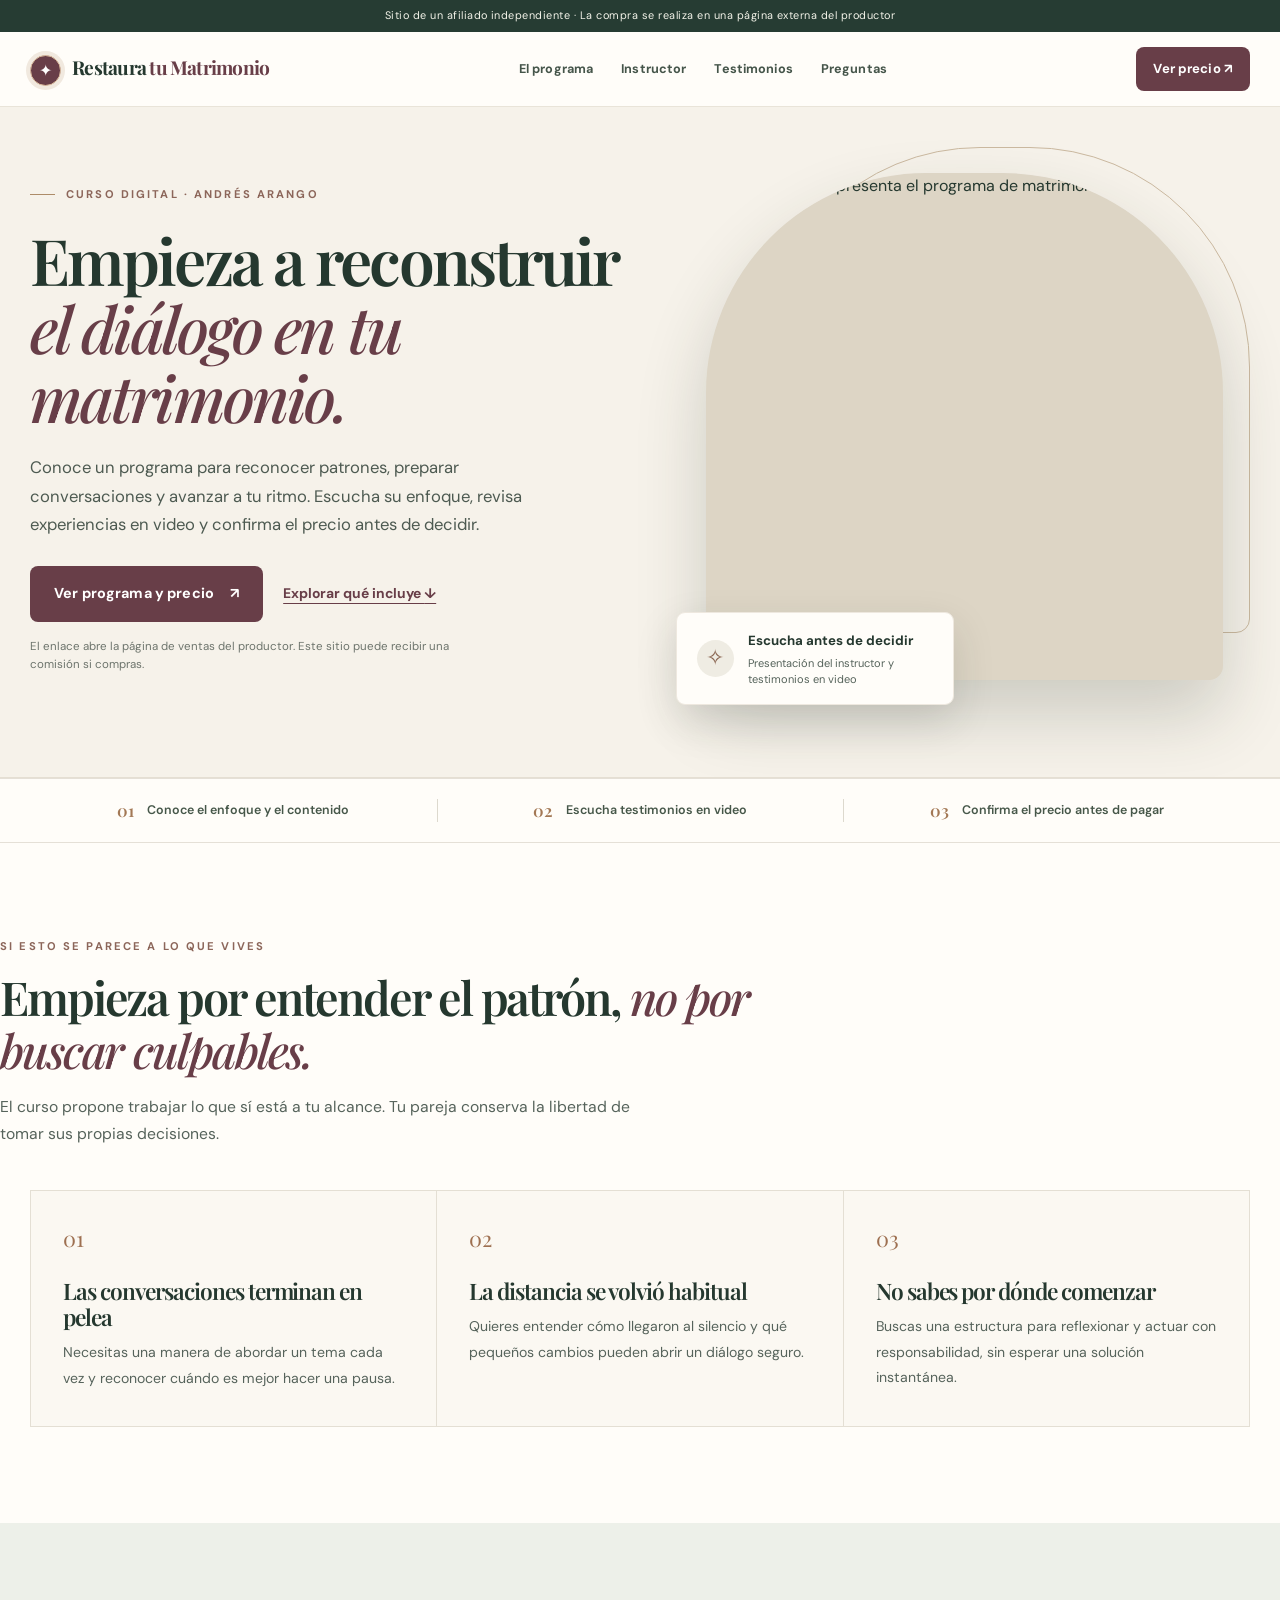
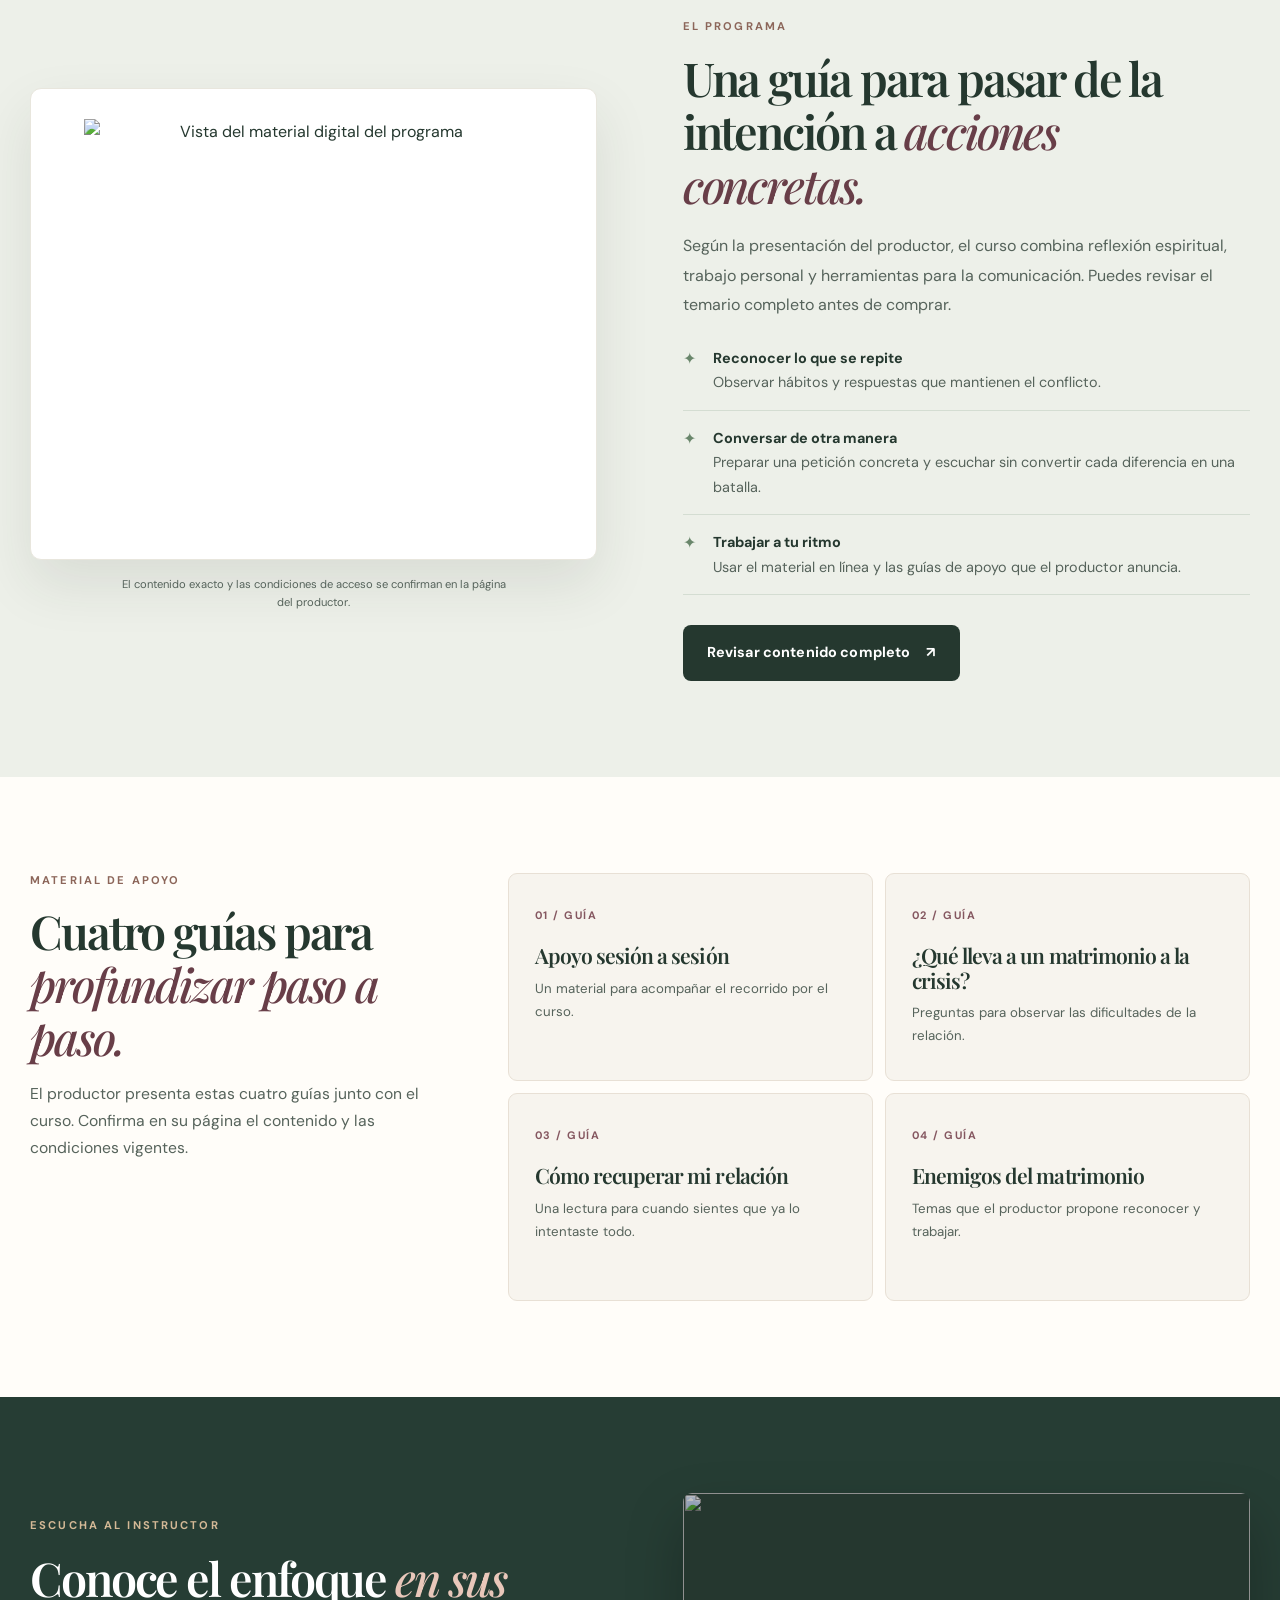
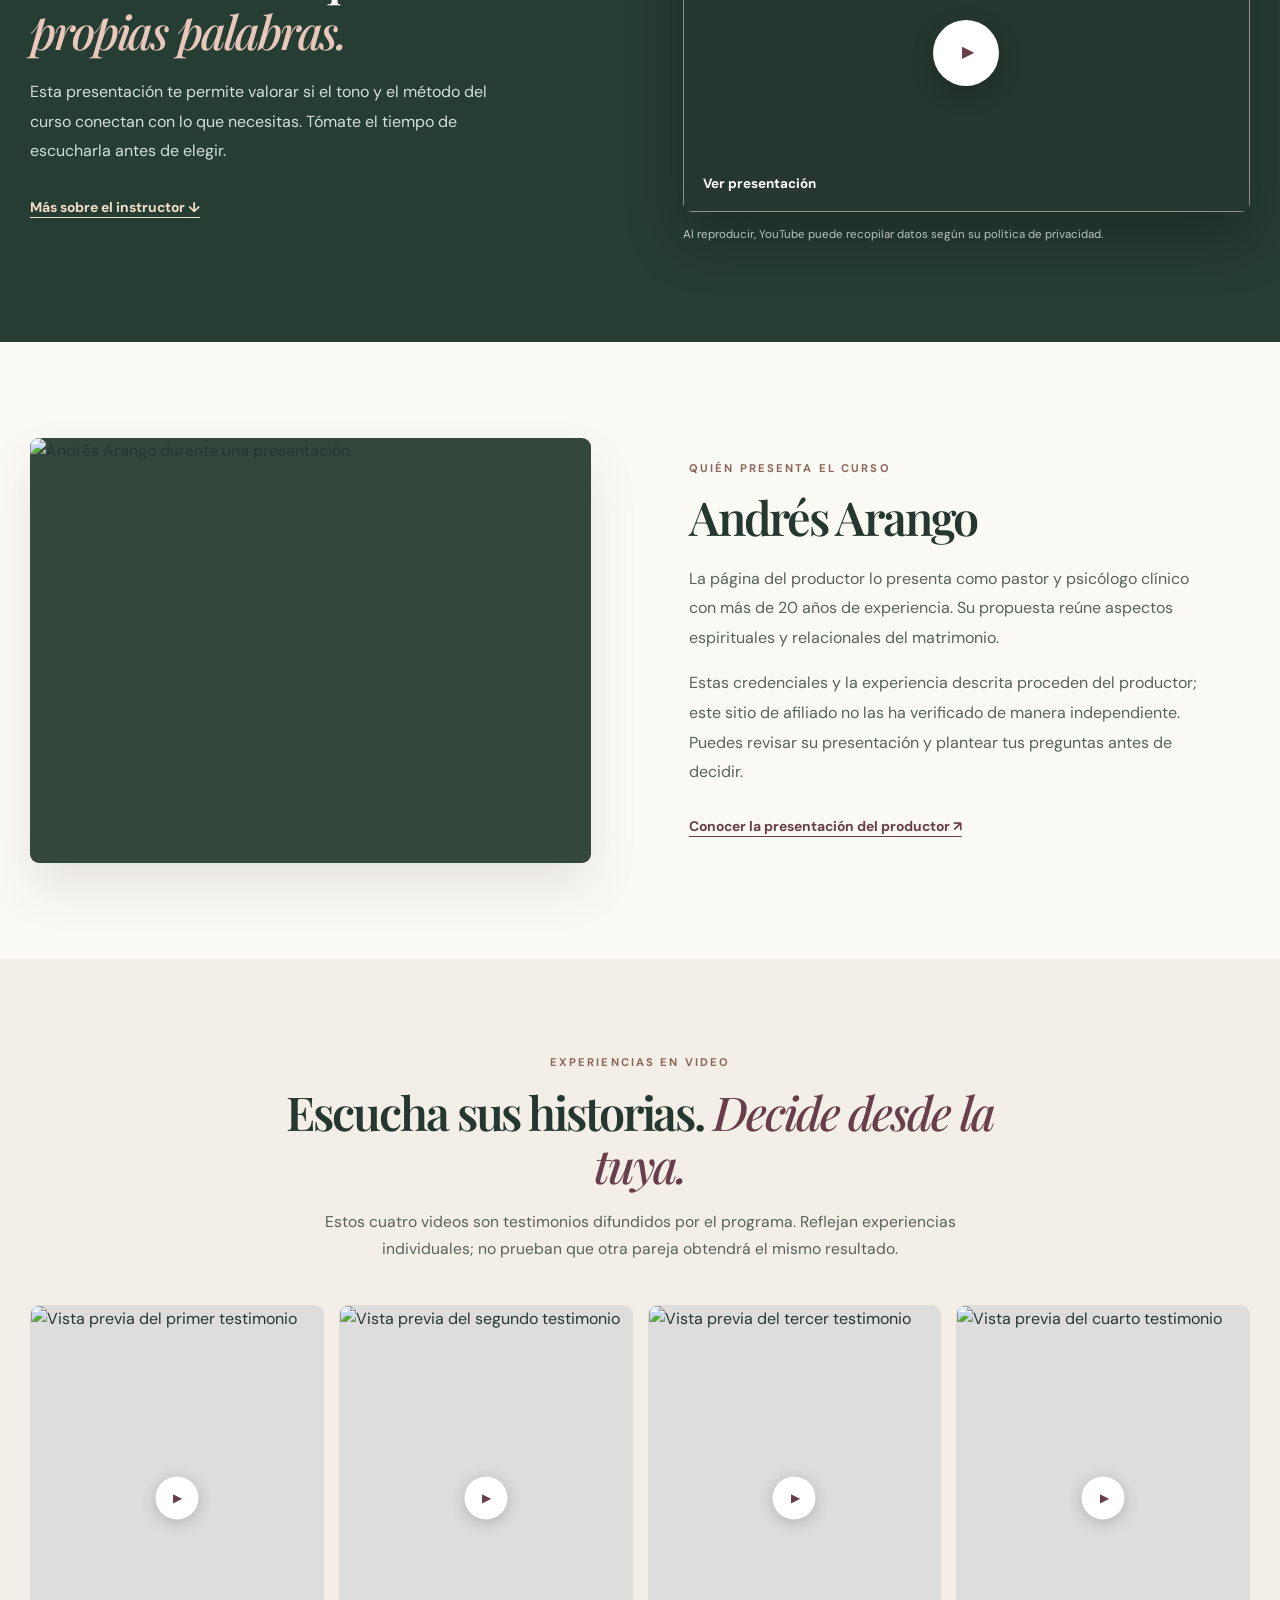
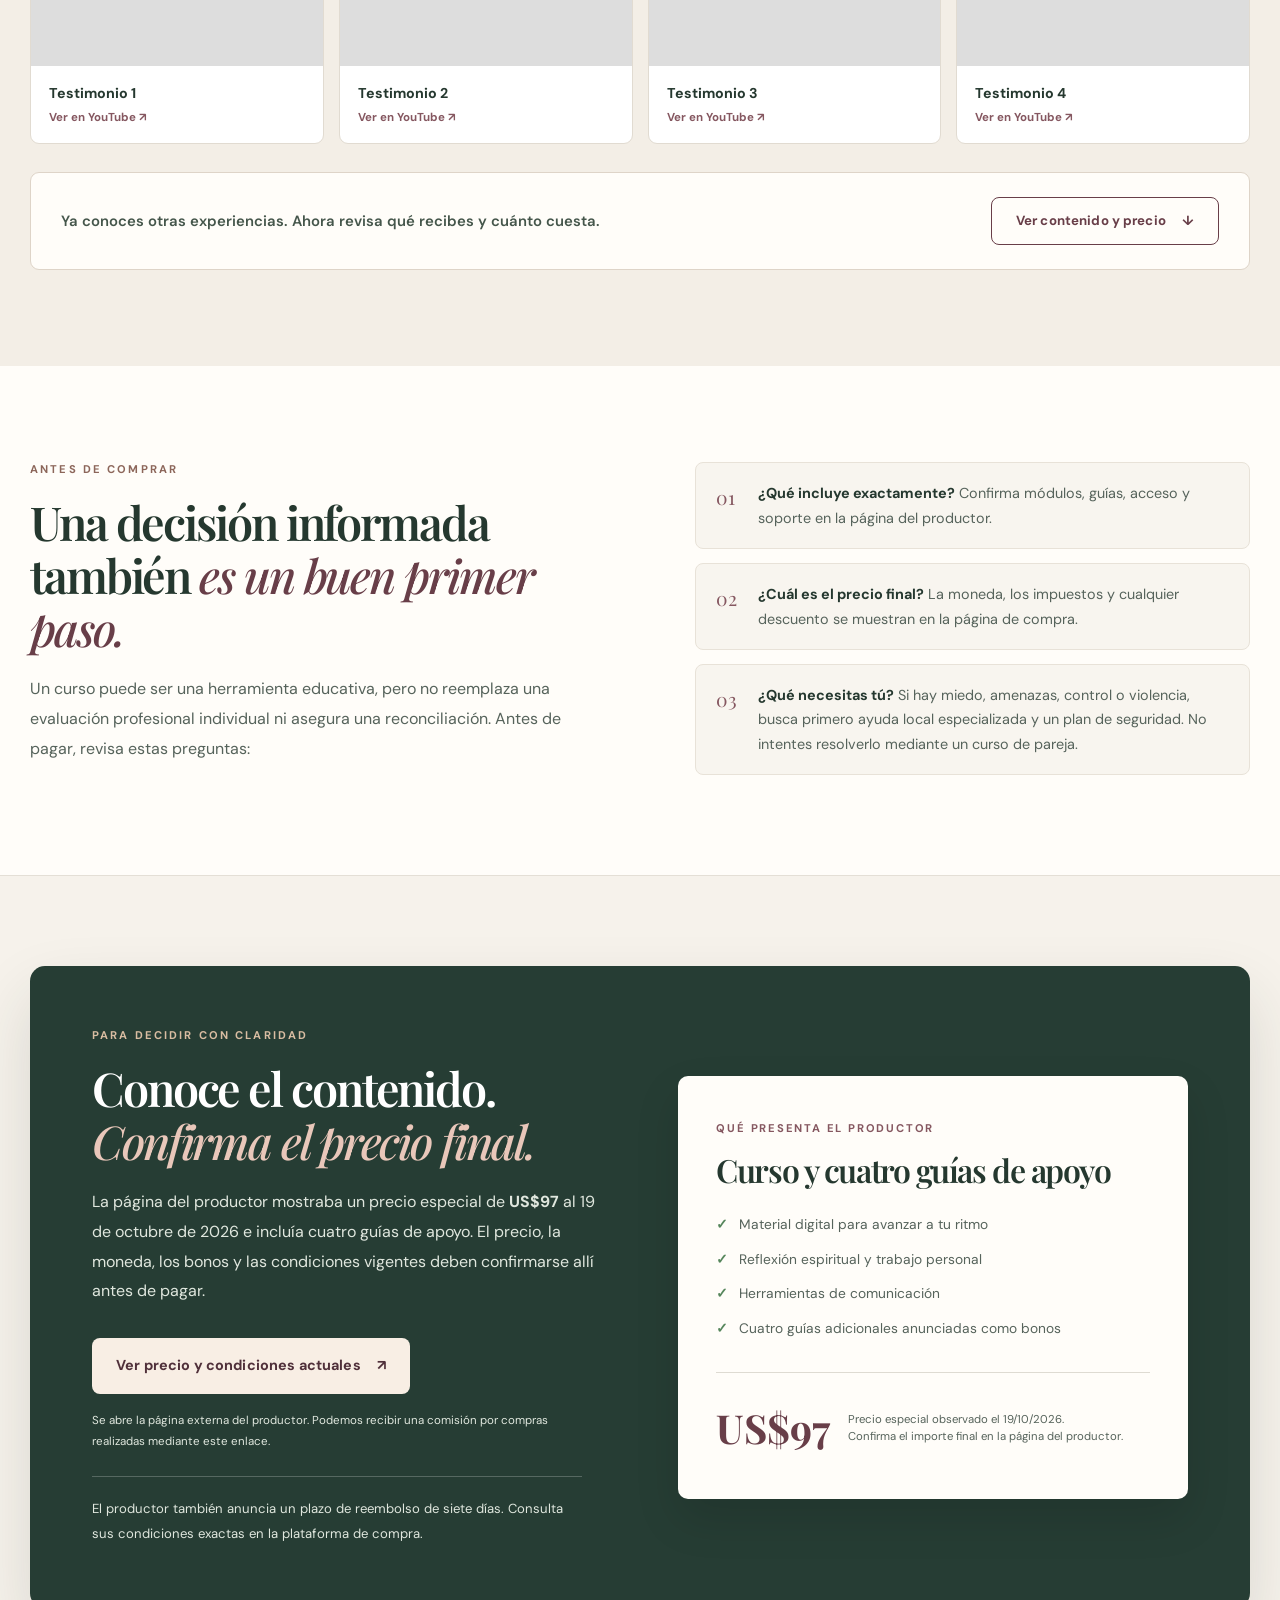
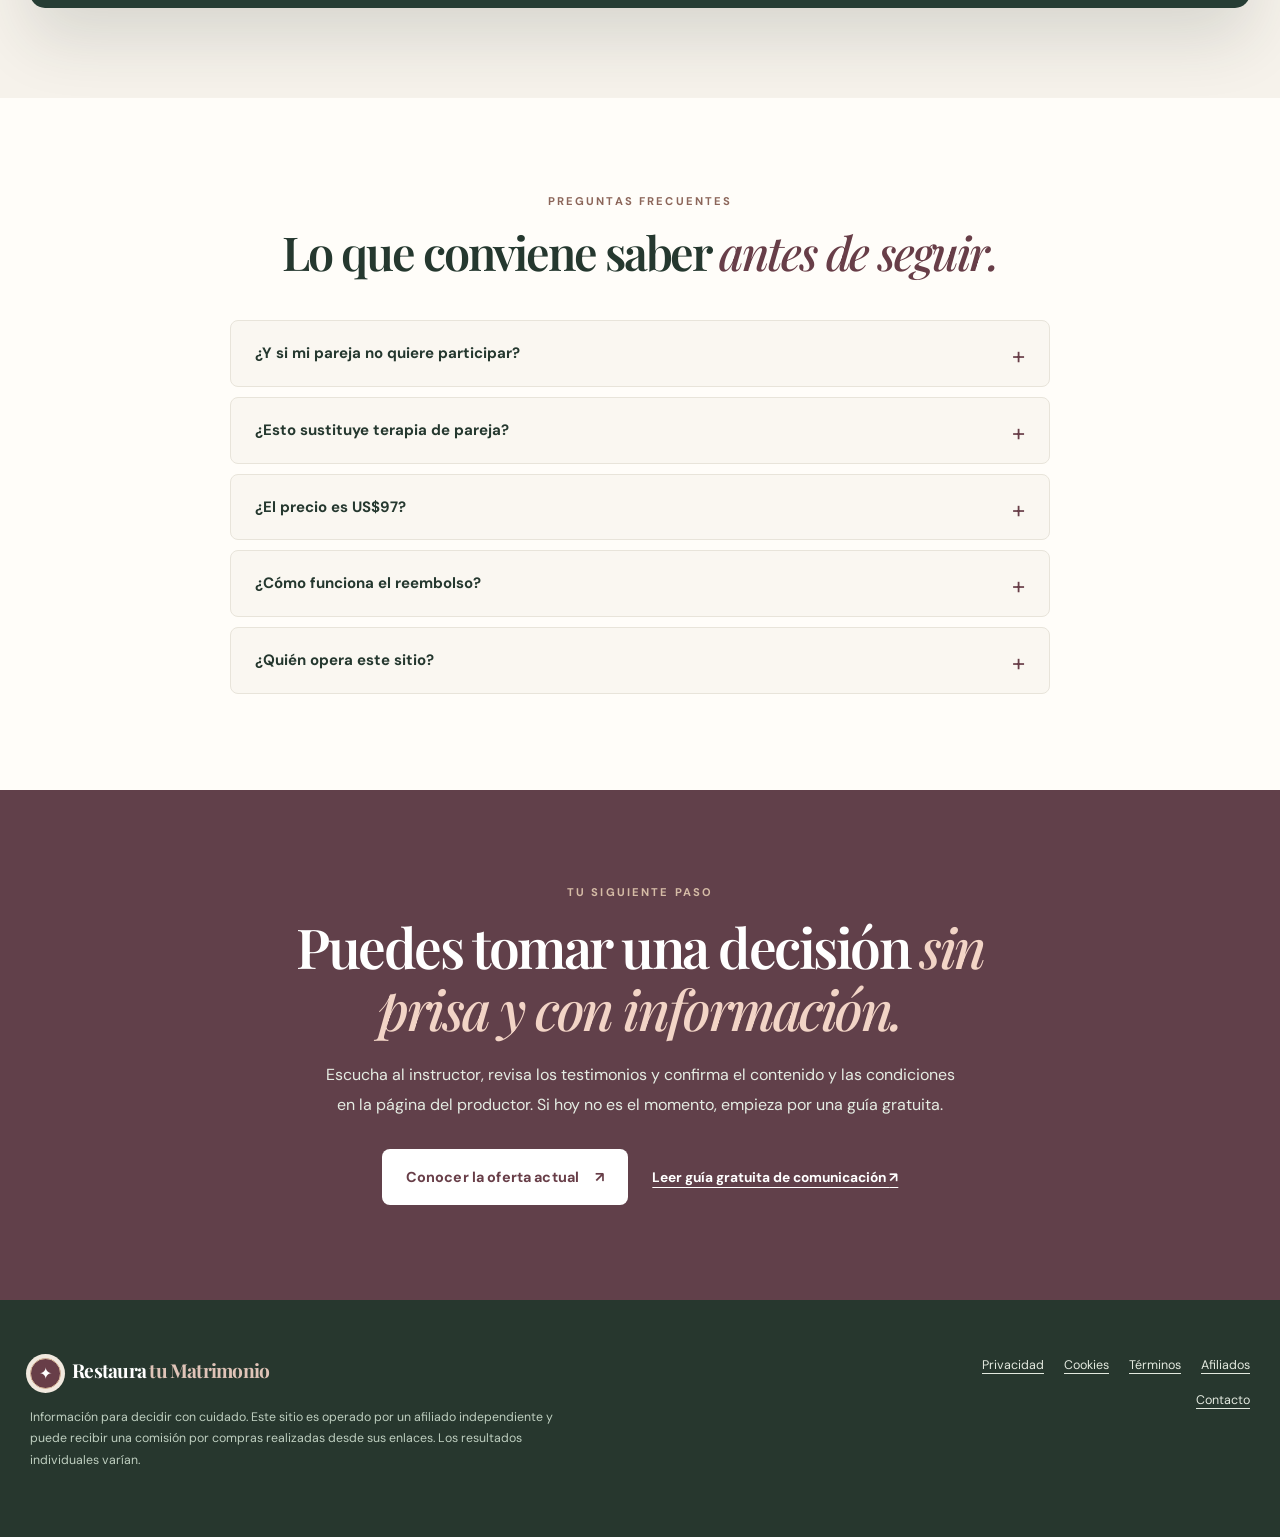
==== commit ed977a3a: "Refine landing layout for premium conversion" ====
--- a/index.html
+++ b/index.html
@@ -20,7 +20,7 @@
   <link rel="preconnect" href="https://pub-6b628a581f5c4279a17754da05badef4.r2.dev" crossorigin>
   <link rel="stylesheet" href="https://fonts.googleapis.com/css2?family=DM+Sans:wght@400;500;600;700&family=Playfair+Display:wght@500;600;700&display=swap">
   <link rel="preload" as="image" href="https://pub-6b628a581f5c4279a17754da05badef4.r2.dev/r2-upload/hero-photo.webp" fetchpriority="high">
-  <link rel="stylesheet" href="./styles.css">
+  <link rel="stylesheet" href="./styles.css?v=2">
   <script>
     window.RTM_CONFIG = {
       META_PIXEL_ID: '1792476815276272',
@@ -29,7 +29,7 @@
     };
   </script>
   <script defer src="./analytics.js"></script>
-  <script defer src="./landing.js"></script>
+  <script defer src="./landing.js?v=2"></script>
   <script type="application/ld+json">
   {"@context":"https://schema.org","@type":"Course","name":"Cómo recuperar y fortalecer tu matrimonio","description":"Programa en línea sobre comunicación, patrones de relación y reflexión espiritual presentado por Andrés Arango.","provider":{"@type":"Person","name":"Andrés Arango"},"inLanguage":"es","url":"https://restauratumatrimonio.org/"}
   </script>
@@ -45,16 +45,15 @@
   <main id="contenido">
     <section class="hero" id="inicio" aria-labelledby="hero-title"><div class="container hero-grid">
       <div class="hero-copy">
-        <p class="eyebrow"><span class="eyebrow-line"></span> PARA QUIENES DESEAN EMPEZAR CON CLARIDAD</p>
-        <h1 id="hero-title">Un paso posible para <em>cuidar tu matrimonio.</em></h1>
-        <p class="hero-lead">Cuando conversar duele o parece imposible, necesitas algo más concreto que una promesa de que todo cambiará. Conoce el programa de Andrés Arango, revisa lo que incluye y decide si puede ayudarte en tu situación.</p>
-        <div class="hero-actions"><a class="button button-primary" href="https://go.hotmart.com/D1064872390?utm_source=restauratumatrimonio_org&amp;utm_medium=cta&amp;utm_campaign=funnel_principal&amp;utm_content=hero_cta" rel="sponsored nofollow" data-cta-id="hero_cta">Ver el programa y el precio <span aria-hidden="true">↗</span></a><a class="text-link" href="#programa">Primero, conoce qué incluye <span aria-hidden="true">↓</span></a></div>
+        <p class="eyebrow"><span class="eyebrow-line"></span> CURSO DIGITAL · ANDRÉS ARANGO</p>
+        <h1 id="hero-title">Empieza a reconstruir <em>el diálogo en tu matrimonio.</em></h1>
+        <p class="hero-lead">Conoce un programa para reconocer patrones, preparar conversaciones y avanzar a tu ritmo. Escucha su enfoque, revisa experiencias en video y confirma el precio antes de decidir.</p>
+        <div class="hero-actions"><a class="button button-primary" href="https://go.hotmart.com/D1064872390?utm_source=restauratumatrimonio_org&amp;utm_medium=cta&amp;utm_campaign=funnel_principal&amp;utm_content=hero_cta" rel="sponsored nofollow" data-cta-id="hero_cta">Ver programa y precio <span aria-hidden="true">↗</span></a><a class="text-link" href="#programa">Explorar qué incluye <span aria-hidden="true">↓</span></a></div>
         <p class="micro-copy">El enlace abre la página de ventas del productor. Este sitio puede recibir una comisión si compras.</p>
-        <ul class="hero-points"><li>Identifica patrones que se repiten en la relación.</li><li>Aprende formas de hablar y escuchar con más claridad.</li><li>Avanza a tu ritmo, sin depender de una decisión inmediata de tu pareja.</li></ul>
       </div>
       <div class="hero-visual"><div class="hero-image-wrap"><img src="https://pub-6b628a581f5c4279a17754da05badef4.r2.dev/r2-upload/hero-photo.webp" alt="Andrés Arango presenta el programa de matrimonio" width="1200" height="1089" fetchpriority="high"></div><div class="hero-note"><span class="note-icon" aria-hidden="true">✧</span><span><strong>Escucha antes de decidir</strong><small>Presentación del instructor y testimonios en video</small></span></div></div>
     </div></section>
-    <div class="trust-strip"><div class="container trust-grid"><p><span aria-hidden="true">◌</span> Programa digital para avanzar a tu ritmo</p><p><span aria-hidden="true">◌</span> Precio y condiciones visibles antes de pagar</p><p><span aria-hidden="true">◌</span> Testimonios accesibles en video</p></div></div>
+    <div class="trust-strip"><div class="container trust-grid"><p><span aria-hidden="true">01</span> Conoce el enfoque y el contenido</p><p><span aria-hidden="true">02</span> Escucha testimonios en video</p><p><span aria-hidden="true">03</span> Confirma el precio antes de pagar</p></div></div>
 
     <section class="section intro-section" aria-labelledby="intro-title"><div class="container section-heading centered"><p class="eyebrow">SI ESTO SE PARECE A LO QUE VIVES</p><h2 id="intro-title">Empieza por entender el patrón, <em>no por buscar culpables.</em></h2><p>El curso propone trabajar lo que sí está a tu alcance. Tu pareja conserva la libertad de tomar sus propias decisiones.</p></div><div class="container situation-grid">
       <article class="situation-card"><span class="card-number">01</span><h3>Las conversaciones terminan en pelea</h3><p>Necesitas una manera de abordar un tema cada vez y reconocer cuándo es mejor hacer una pausa.</p></article>
@@ -87,11 +86,11 @@
       <a class="testimonial-card" href="https://www.youtube.com/watch?v=iTdlcjpkSQ8" target="_blank" rel="noopener noreferrer" aria-label="Ver testimonio 2 en YouTube"><img src="https://i.ytimg.com/vi/iTdlcjpkSQ8/hqdefault.jpg" alt="Vista previa del segundo testimonio" width="480" height="360" loading="lazy"><span class="testimonial-play" aria-hidden="true">▶</span><span>Testimonio 2 <small>Ver en YouTube ↗</small></span></a>
       <a class="testimonial-card" href="https://www.youtube.com/watch?v=X4cIEyh56iI" target="_blank" rel="noopener noreferrer" aria-label="Ver testimonio 3 en YouTube"><img src="https://i.ytimg.com/vi/X4cIEyh56iI/hqdefault.jpg" alt="Vista previa del tercer testimonio" width="480" height="360" loading="lazy"><span class="testimonial-play" aria-hidden="true">▶</span><span>Testimonio 3 <small>Ver en YouTube ↗</small></span></a>
       <a class="testimonial-card" href="https://www.youtube.com/watch?v=ns-ucvL6f8k" target="_blank" rel="noopener noreferrer" aria-label="Ver testimonio 4 en YouTube"><img src="https://i.ytimg.com/vi/ns-ucvL6f8k/hqdefault.jpg" alt="Vista previa del cuarto testimonio" width="480" height="360" loading="lazy"><span class="testimonial-play" aria-hidden="true">▶</span><span>Testimonio 4 <small>Ver en YouTube ↗</small></span></a>
-    </div></div></section>
+    </div><div class="testimonial-next"><p>Ya conoces otras experiencias. Ahora revisa qué recibes y cuánto cuesta.</p><a class="button button-outline" href="#precio">Ver contenido y precio <span aria-hidden="true">↓</span></a></div></div></section>
 
     <section class="section decision-section" aria-labelledby="decision-title"><div class="container decision-grid"><div><p class="eyebrow">ANTES DE COMPRAR</p><h2 id="decision-title">Una decisión informada también <em>es un buen primer paso.</em></h2><p>Un curso puede ser una herramienta educativa, pero no reemplaza una evaluación profesional individual ni asegura una reconciliación. Antes de pagar, revisa estas preguntas:</p></div><ol><li><strong>¿Qué incluye exactamente?</strong> Confirma módulos, guías, acceso y soporte en la página del productor.</li><li><strong>¿Cuál es el precio final?</strong> La moneda, los impuestos y cualquier descuento se muestran en la página de compra.</li><li><strong>¿Qué necesitas tú?</strong> Si hay miedo, amenazas, control o violencia, busca primero ayuda local especializada y un plan de seguridad. No intentes resolverlo mediante un curso de pareja.</li></ol></div></section>
 
-    <section class="section price-section" id="precio" aria-labelledby="price-title"><div class="container price-grid"><div class="price-copy"><p class="eyebrow">PARA DECIDIR CON CLARIDAD</p><h2 id="price-title">Revisa la oferta <em>directamente en su fuente.</em></h2><p>La página del productor mostraba un precio especial de <strong>US$97</strong> al 19 de octubre de 2026 e incluía cuatro guías de apoyo. El precio, la moneda, los bonos y las condiciones vigentes deben confirmarse allí antes de pagar.</p><p>El productor también anuncia un plazo de reembolso de siete días. Consulta sus condiciones exactas en la plataforma de compra.</p><a class="button button-primary" href="https://go.hotmart.com/D1064872390?utm_source=restauratumatrimonio_org&amp;utm_medium=cta&amp;utm_campaign=funnel_principal&amp;utm_content=price_cta" rel="sponsored nofollow" data-cta-id="price_cta">Ver precio y condiciones actuales <span aria-hidden="true">↗</span></a><p class="micro-copy">Se abre la página externa del productor. Podemos recibir una comisión por compras realizadas mediante este enlace.</p></div><div class="price-card"><span class="price-card-label">QUÉ PRESENTA EL PRODUCTOR</span><h3>Curso y cuatro guías de apoyo</h3><ul><li>Material digital para avanzar a tu ritmo</li><li>Reflexión espiritual y trabajo personal</li><li>Herramientas de comunicación</li><li>Cuatro guías adicionales anunciadas como bonos</li></ul><div class="price-foot"><strong>US$97</strong><span>Precio especial observado el 19/10/2026.<br>Confirma el importe final en la página del productor.</span></div></div></div></section>
+    <section class="section price-section" id="precio" aria-labelledby="price-title"><div class="container price-grid"><div class="price-copy"><p class="eyebrow">PARA DECIDIR CON CLARIDAD</p><h2 id="price-title">Conoce el contenido. <em>Confirma el precio final.</em></h2><p>La página del productor mostraba un precio especial de <strong>US$97</strong> al 19 de octubre de 2026 e incluía cuatro guías de apoyo. El precio, la moneda, los bonos y las condiciones vigentes deben confirmarse allí antes de pagar.</p><a class="button button-primary" href="https://go.hotmart.com/D1064872390?utm_source=restauratumatrimonio_org&amp;utm_medium=cta&amp;utm_campaign=funnel_principal&amp;utm_content=price_cta" rel="sponsored nofollow" data-cta-id="price_cta">Ver precio y condiciones actuales <span aria-hidden="true">↗</span></a><p class="micro-copy">Se abre la página externa del productor. Podemos recibir una comisión por compras realizadas mediante este enlace.</p><p class="refund-note">El productor también anuncia un plazo de reembolso de siete días. Consulta sus condiciones exactas en la plataforma de compra.</p></div><div class="price-card"><span class="price-card-label">QUÉ PRESENTA EL PRODUCTOR</span><h3>Curso y cuatro guías de apoyo</h3><ul><li>Material digital para avanzar a tu ritmo</li><li>Reflexión espiritual y trabajo personal</li><li>Herramientas de comunicación</li><li>Cuatro guías adicionales anunciadas como bonos</li></ul><div class="price-foot"><strong>US$97</strong><span>Precio especial observado el 19/10/2026.<br>Confirma el importe final en la página del productor.</span></div></div></div></section>
 
     <section class="section faq-section" id="preguntas" aria-labelledby="faq-title"><div class="container faq-wrap"><div class="section-heading centered"><p class="eyebrow">PREGUNTAS FRECUENTES</p><h2 id="faq-title">Lo que conviene saber <em>antes de seguir.</em></h2></div><div class="faq-list">
       <details><summary>¿Y si mi pareja no quiere participar?</summary><p>Puedes trabajar tu forma de comunicarte y buscar orientación para ti. El curso no puede decidir por tu pareja ni garantizar que participe o que la relación se recupere.</p></details>
--- a/styles.css
+++ b/styles.css
@@ -36,3 +36,116 @@
 @media(max-width:500px){.bonus-grid{grid-template-columns:1fr}}
 @media(max-width:500px){.hero-actions{align-items:flex-start;flex-direction:column}.hero-actions .button{width:100%}.hero-visual{margin-top:4px}.hero-note{max-width:235px}.testimonial-grid{grid-template-columns:1fr 1fr}.testimonial-card>span:last-child{font-size:.8rem}.testimonial-card small{font-size:.63rem}.price-foot{align-items:flex-start;flex-direction:column;gap:2px}.faq-list details{padding:0 17px}.closing-actions{flex-direction:column;gap:17px}.closing-actions .button{width:100%}}
 @media(prefers-reduced-motion:reduce){html{scroll-behavior:auto}*,*::before,*::after{transition-duration:.01ms!important;animation-duration:.01ms!important}}
+
+/* Premium editorial layout: restrained surfaces, clearer decisions and CTAs. */
+:root{--ink:#25382f;--muted:#56635b;--wine:#683e48;--wine-dark:#4f2e37;--rose:#855760;--sage:#edf0e9;--paper:#f7f4ef;--cream:#fffdf9;--line:#dedbd2;--gold:#a47c4e;--shadow:0 28px 70px rgba(38,48,38,.12)}
+.container{width:min(100% - 56px,1220px)}
+.disclosure-bar{background:#263c33;padding:7px 18px;font-size:.68rem;letter-spacing:.045em}
+.site-header{background:rgba(255,253,249,.96);border-bottom:1px solid #e9e4d9}
+.nav-wrap{min-height:74px}
+.brand{font-size:1.2rem;letter-spacing:-.04em}
+.brand-mark{border:1px solid #d9b99b;background:var(--wine);box-shadow:0 0 0 4px #f1e9df}
+.site-header nav a{font-size:.79rem;letter-spacing:.01em}
+.nav-cta,.button{border-radius:8px;letter-spacing:.01em}
+.nav-cta{padding:11px 17px}
+.button{min-height:56px;padding:15px 24px}
+.button-outline{border:1px solid var(--wine);background:transparent;color:var(--wine)}
+.button-outline:hover{background:var(--wine);color:white}
+.eyebrow{color:#8c665a;font-size:.7rem;letter-spacing:.19em}
+.eyebrow-line{background:#ad8c69}
+h1,h2,h3{letter-spacing:-.045em}
+h2{font-size:clamp(2.7rem,3.65vw,3.75rem);line-height:1.14}
+h1 em,h2 em{font-style:italic}
+.hero{padding:58px 0 72px;background:#f6f2ea;border-bottom:1px solid #e5dfd3}
+.hero-grid{grid-template-columns:minmax(0,1.04fr) minmax(0,.96fr);gap:5%;align-items:center}
+.hero-copy{padding:10px 0 18px}
+.hero h1{max-width:700px;margin:23px 0 22px;font-size:clamp(3.6rem,5vw,5.2rem);line-height:1.07}
+.hero-lead{max-width:540px;font-size:1.04rem;line-height:1.72;color:#4d5a51}
+.hero-actions{margin-top:27px;gap:15px 20px}
+.hero .micro-copy{max-width:460px;margin-top:16px}
+.hero-visual{padding:8px 27px 25px 12px}
+.hero-image-wrap{aspect-ratio:1/.98;border-radius:220px 220px 14px 14px;box-shadow:0 35px 70px rgba(42,49,37,.2)}
+.hero-image-wrap img{object-position:center 12%}
+.hero-visual::before{width:88%;height:90%;right:0;top:-18px;border-color:#cbb9a0;border-radius:220px 220px 14px 14px}
+.hero-note{left:-18px;bottom:0;max-width:278px;border-radius:9px;padding:17px 20px;box-shadow:0 16px 40px rgba(38,48,38,.15)}
+.note-icon{background:#efece3;color:#8a6551}
+.trust-strip{background:#fffdf9;border-color:#e5e0d7}
+.trust-grid{gap:0;padding-block:20px}
+.trust-grid p{display:flex;align-items:center;justify-content:center;gap:13px;color:#465749;font-size:.78rem;font-weight:600;line-height:1.4}
+.trust-grid p+p{border-left:1px solid #ddd9ce}
+.trust-grid span{margin:0;color:#a37855;font-family:'Playfair Display',Georgia,serif;font-size:1.05rem;font-weight:600}
+.section{padding:96px 0}
+.section-heading{margin-bottom:42px}
+.section-heading h2{margin:15px 0 16px}
+.section-heading>p:last-child{font-size:.98rem;line-height:1.75}
+.intro-section{background:#fffdf9}
+.intro-section .section-heading.centered{text-align:left;margin-left:0;max-width:760px}
+.intro-section .section-heading.centered .eyebrow{justify-content:flex-start}
+.intro-section .section-heading>p:last-child{margin-left:0}
+.situation-grid{gap:1px;background:#e4dfd4;border:1px solid #e4dfd4}
+.situation-card{min-height:235px;padding:30px 32px;border:0;border-radius:0;background:#fbf8f2}
+.situation-card:hover{box-shadow:none;transform:none;background:#f5eee5}
+.card-number{margin-bottom:22px;color:#9e7051;font-size:1.35rem}
+.situation-card h3{font-size:1.42rem}
+.situation-card p{font-size:.88rem}
+.program-section{background:#edf0e9}
+.program-grid{gap:7%}
+.product-image{padding:30px;border:1px solid #e8e6dd;border-radius:11px;background:#fff;box-shadow:0 24px 55px rgba(44,52,39,.1)}
+.product-image img{max-height:410px}
+.product-visual>p{max-width:390px;font-size:.7rem}
+.feature-list{margin:26px 0 30px}
+.feature-list>div{border-color:#d4ddd2}
+.bonus-section{background:#fffdf9}
+.bonus-section>.container{display:grid;grid-template-columns:minmax(0,.72fr) minmax(0,1.28fr);gap:60px;align-items:start}
+.bonus-section .section-heading.centered{text-align:left;margin:0}
+.bonus-section .section-heading.centered .eyebrow{justify-content:flex-start}
+.bonus-section .section-heading>p:last-child{margin-left:0}
+.bonus-grid{grid-template-columns:repeat(2,minmax(0,1fr));gap:12px}
+.bonus-card{min-height:208px;padding:27px 26px;border-radius:9px;background:#f7f4ee;border-color:#e8e0d5}
+.bonus-card h3{margin:16px 0 9px;font-size:1.32rem}
+.video-section{background:#263d34;color:#fff}
+.video-grid{gap:7%}
+.video-grid h2{color:#fff}
+.video-grid h2 em{color:#e9c7ba}
+.video-grid .eyebrow{color:#d4b996}
+.video-grid>div>p:not(.eyebrow),.main-video>p{color:#d5e0d6}
+.video-grid .text-link{color:#f3ddc7}
+.video-launch,.video-embed{border-radius:9px;box-shadow:0 26px 55px rgba(0,0,0,.25)}
+.video-launch .play-icon{width:66px;height:66px;color:var(--wine)}
+.instructor-section{background:#fbf9f4}
+.instructor-photo{height:425px;border-radius:9px;box-shadow:0 25px 50px rgba(37,56,47,.1)}
+.testimonials-section{background:#f3eee6}
+.testimonial-grid{grid-template-columns:repeat(4,minmax(0,1fr));gap:15px}
+.testimonial-card{border:1px solid #e1dbd1;border-radius:9px;box-shadow:none}
+.testimonial-card:hover{box-shadow:0 15px 35px rgba(36,54,40,.12)}
+.testimonial-card img{aspect-ratio:4/4.1;object-fit:cover}
+.testimonial-card>span:last-child{padding:16px 18px}
+.testimonial-play{top:44%}
+.testimonial-next{display:flex;align-items:center;justify-content:space-between;gap:24px;margin-top:28px;padding:24px 30px;border:1px solid #ded4c8;border-radius:9px;background:#fffdf9}
+.testimonial-next p{margin:0;color:#45564b;font-size:.93rem;font-weight:600}
+.testimonial-next .button{min-height:48px;white-space:nowrap;font-size:.83rem}
+.decision-section{background:#fffdf9;border-bottom:1px solid #e4dfd6}
+.decision-grid{gap:9%}
+.decision-grid li{border:1px solid #e8e2d8;border-radius:8px;background:#f8f5ef}
+.price-section{background:#f6f2eb;padding:90px 0}
+.price-grid{gap:7%;padding:62px;background:#263d34;border-radius:15px;box-shadow:0 30px 65px rgba(33,51,42,.14)}
+.price-copy h2{color:#fff}
+.price-copy h2 em{color:#e9c7ba}
+.price-copy .eyebrow{color:#d9bda2}
+.price-copy>p:not(.eyebrow){color:#e0e7de}
+.price-copy .micro-copy{color:#c8d3c8;font-size:.72rem}
+.price-copy .button-primary{background:#f8eee4;color:#50303a}
+.price-copy .button-primary:hover{background:#fff}
+.price-copy .refund-note{max-width:490px;margin:24px 0 0;padding-top:20px;border-top:1px solid rgba(255,255,255,.22);font-size:.82rem;line-height:1.65}
+.price-card{padding:38px;background:#fffdf9;border:0;border-radius:10px;box-shadow:0 20px 45px rgba(0,0,0,.12)}
+.price-card h3{font-size:2rem}
+.faq-section{background:#fffdf9}
+.faq-list details{border-radius:8px;background:#faf7f1}
+.closing-section{background:#61404a;padding:95px 0}
+.closing-wrap{max-width:780px}
+.closing-wrap h2{font-size:clamp(2.65rem,4.3vw,4.35rem)}
+.closing-wrap h2 em{color:#f2d4c6}
+.site-footer{background:#27372e}
+@media(max-width:1050px){.hero h1{font-size:clamp(3.3rem,5vw,4.5rem)}.bonus-section>.container{gap:35px}.testimonial-grid{grid-template-columns:repeat(2,minmax(0,1fr))}.testimonial-card img{aspect-ratio:16/10}}
+@media(max-width:760px){html{scroll-padding-top:110px}.container{width:min(100% - 36px,620px)}.nav-wrap{flex-wrap:wrap;min-height:0;gap:8px;padding-block:11px}.brand{font-size:1.04rem}.site-header nav{display:flex;order:3;width:100%;gap:22px;overflow-x:auto;padding:3px 1px 2px;scrollbar-width:none}.site-header nav::-webkit-scrollbar{display:none}.site-header nav a{flex:none;font-size:.71rem}.nav-cta{padding:8px 11px;font-size:.71rem}.hero{padding:36px 0 55px}.hero-grid{grid-template-columns:1fr;gap:42px}.hero h1{max-width:620px;margin:17px 0 17px;font-size:clamp(3rem,9vw,4.35rem)}.hero-lead{font-size:.98rem;line-height:1.65}.hero-actions{margin-top:22px}.hero-visual{max-width:500px;margin:auto;padding:0 15px 22px}.hero-note{left:0;bottom:0}.trust-grid{grid-template-columns:1fr;gap:11px}.trust-grid p{justify-content:flex-start}.trust-grid p+p{border-left:0}.section{padding:70px 0}.bonus-section>.container{grid-template-columns:1fr;gap:26px}.bonus-grid{grid-template-columns:repeat(2,minmax(0,1fr))}.video-grid h2{color:#fff}.price-section{padding:58px 0}.price-grid{padding:34px 25px;gap:32px}.testimonial-next{flex-direction:column;align-items:stretch;padding:22px}.testimonial-next .button{white-space:normal}.site-footer{padding-bottom:115px}}
+@media(max-width:500px){.brand{font-size:.94rem}.brand-mark{width:25px;height:25px}.nav-cta{font-size:.68rem}.hero h1{font-size:clamp(2.8rem,10.5vw,3.6rem)}.hero-actions{align-items:stretch;flex-direction:column}.hero-actions .button{width:100%}.hero .micro-copy{margin-top:13px}.hero-visual{margin-top:0}.hero-note{max-width:235px;padding:12px 14px}.situation-grid{grid-template-columns:1fr}.situation-card{min-height:0;padding:25px}.bonus-grid{grid-template-columns:1fr}.bonus-card{min-height:0}.testimonial-grid{grid-template-columns:repeat(2,minmax(0,1fr));gap:9px}.testimonial-card img{aspect-ratio:3/4}.testimonial-card>span:last-child{padding:11px;font-size:.78rem}.testimonial-card small{font-size:.64rem}.testimonial-play{width:36px;height:36px}.price-card{padding:25px}.price-foot{align-items:flex-start;flex-direction:column}.closing-actions{gap:17px}}
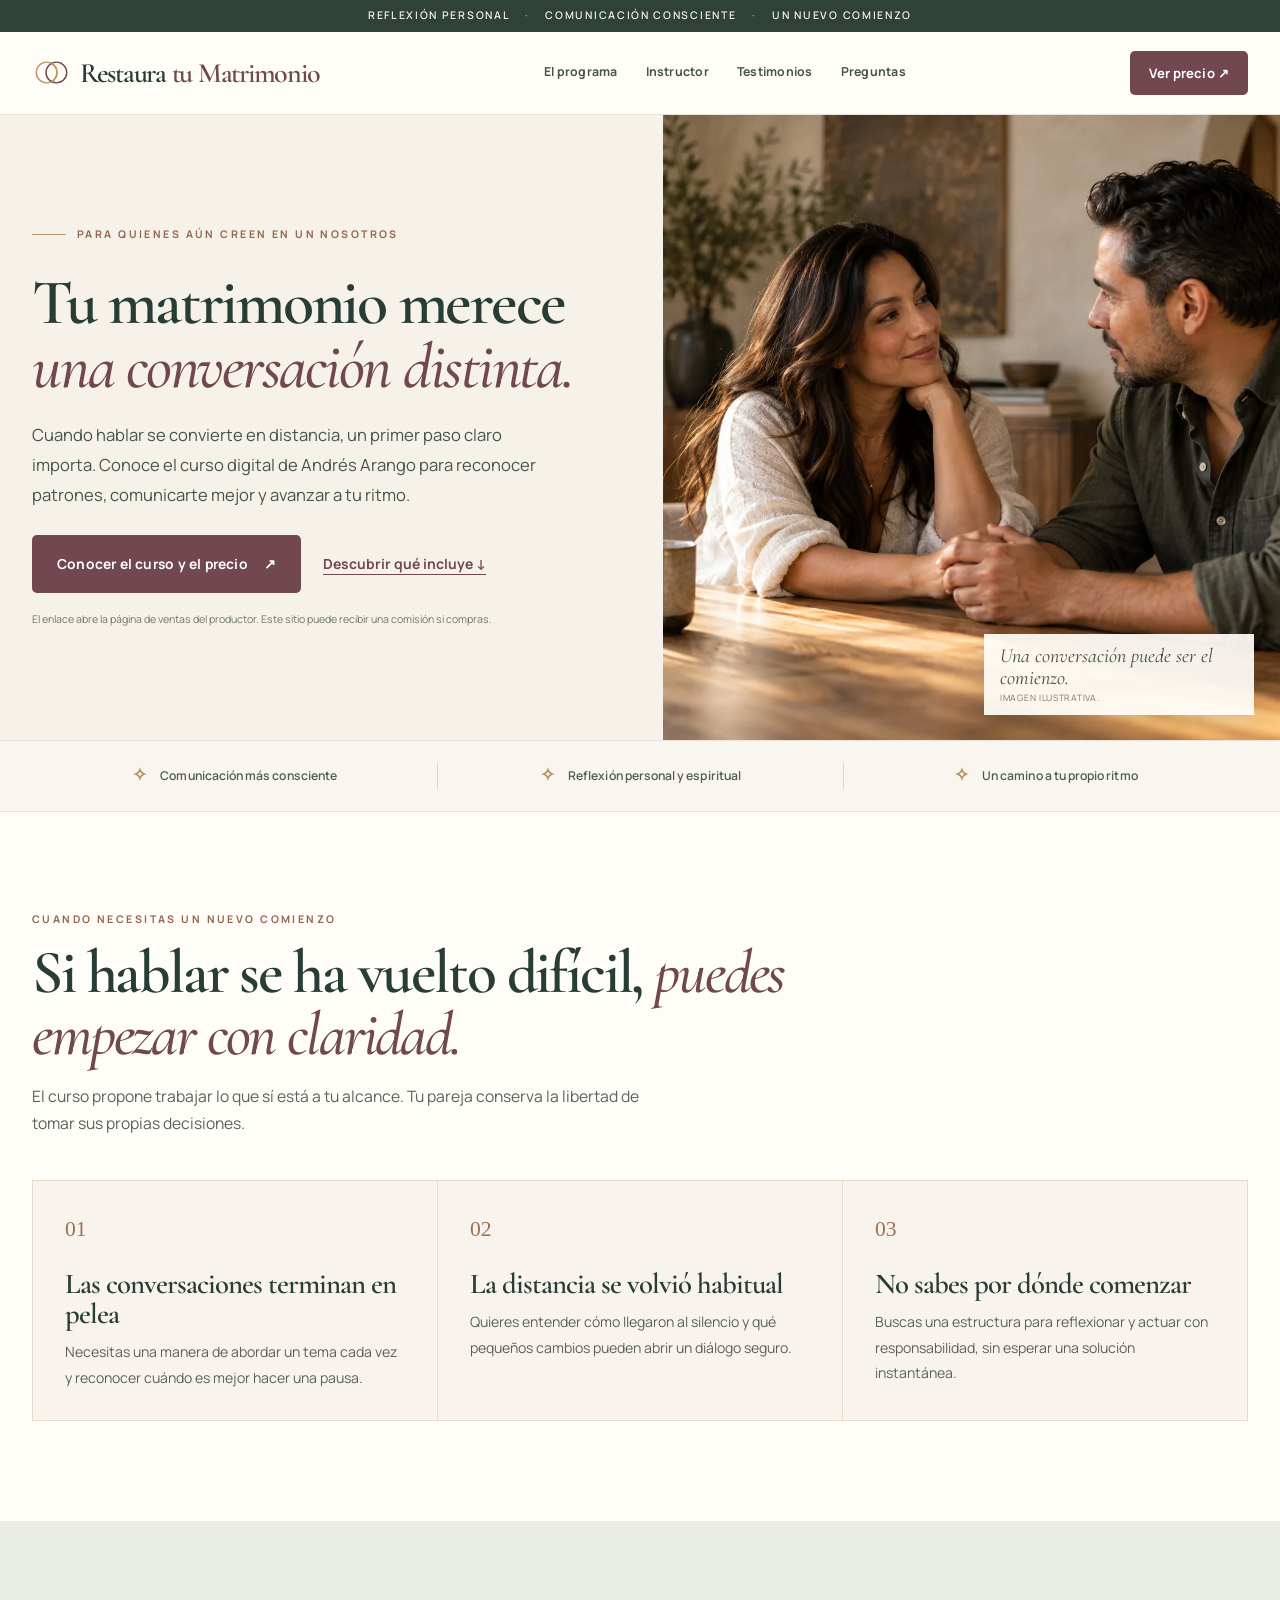
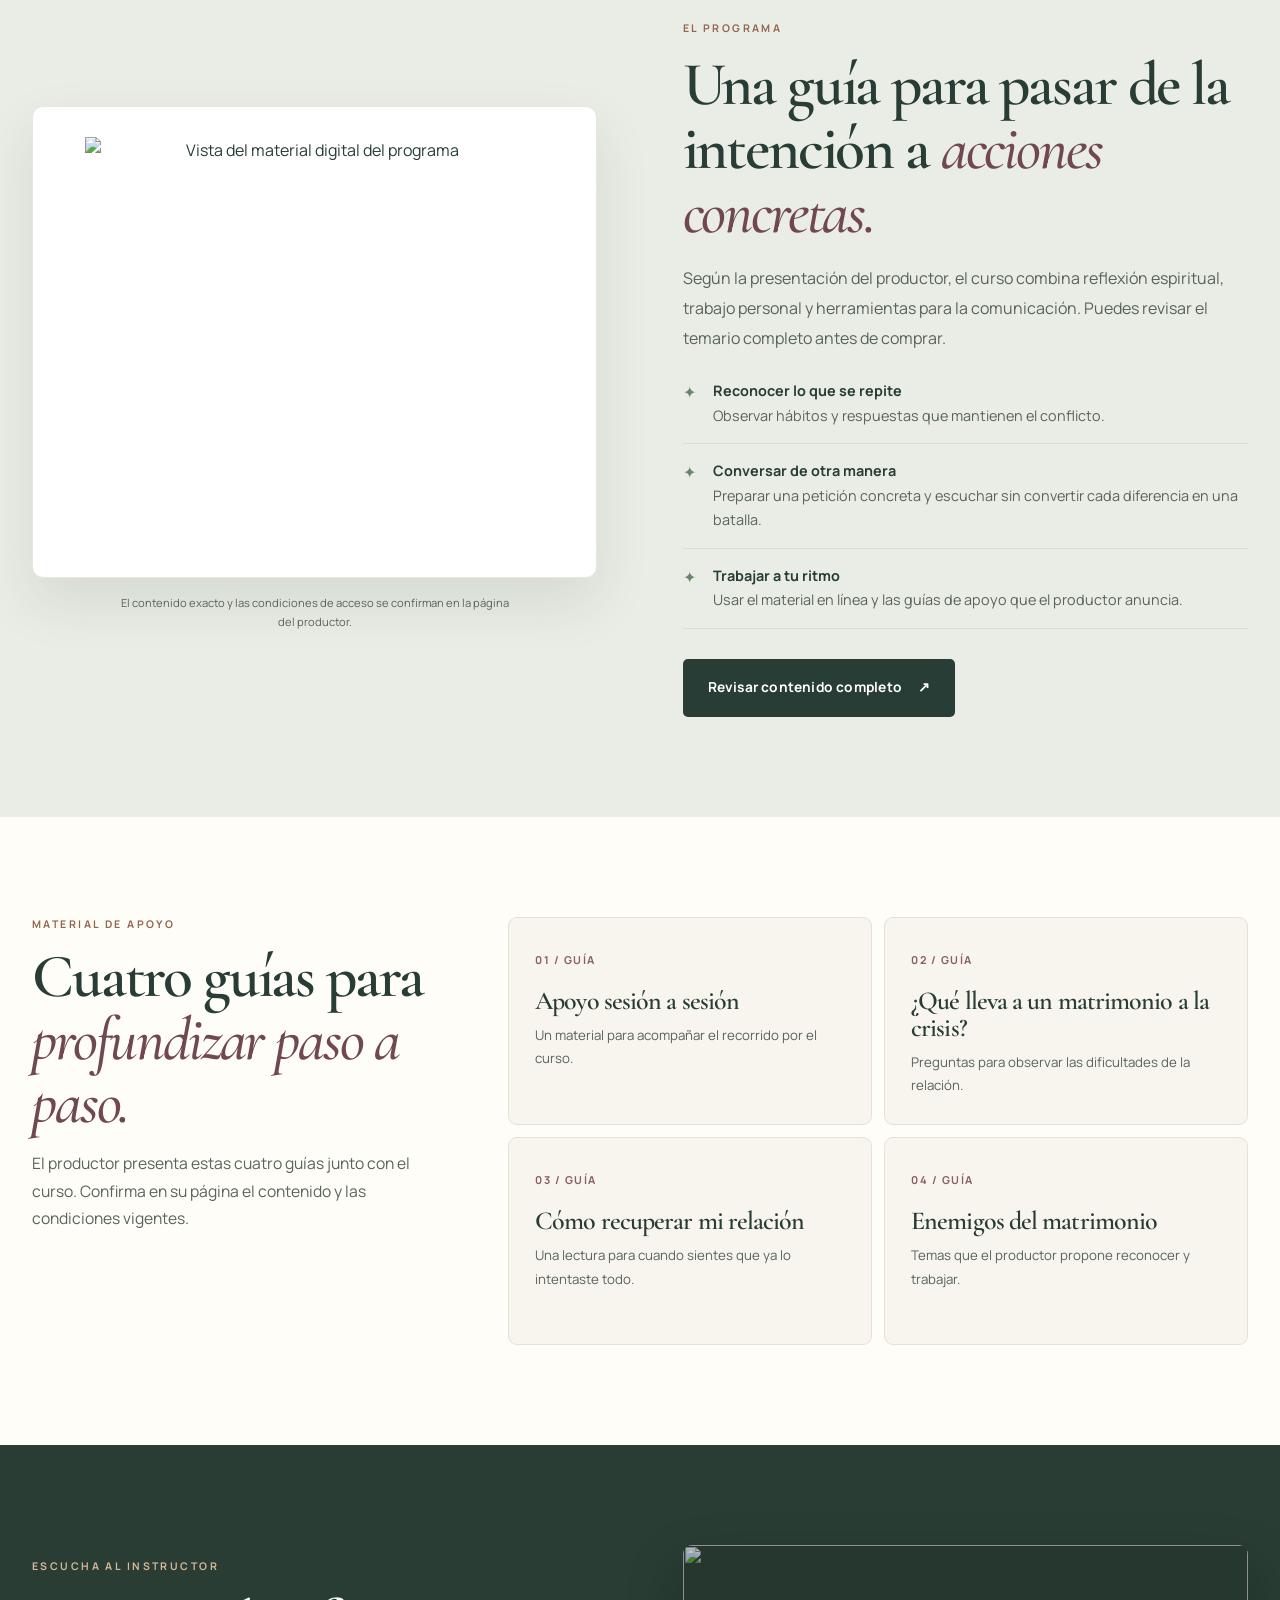
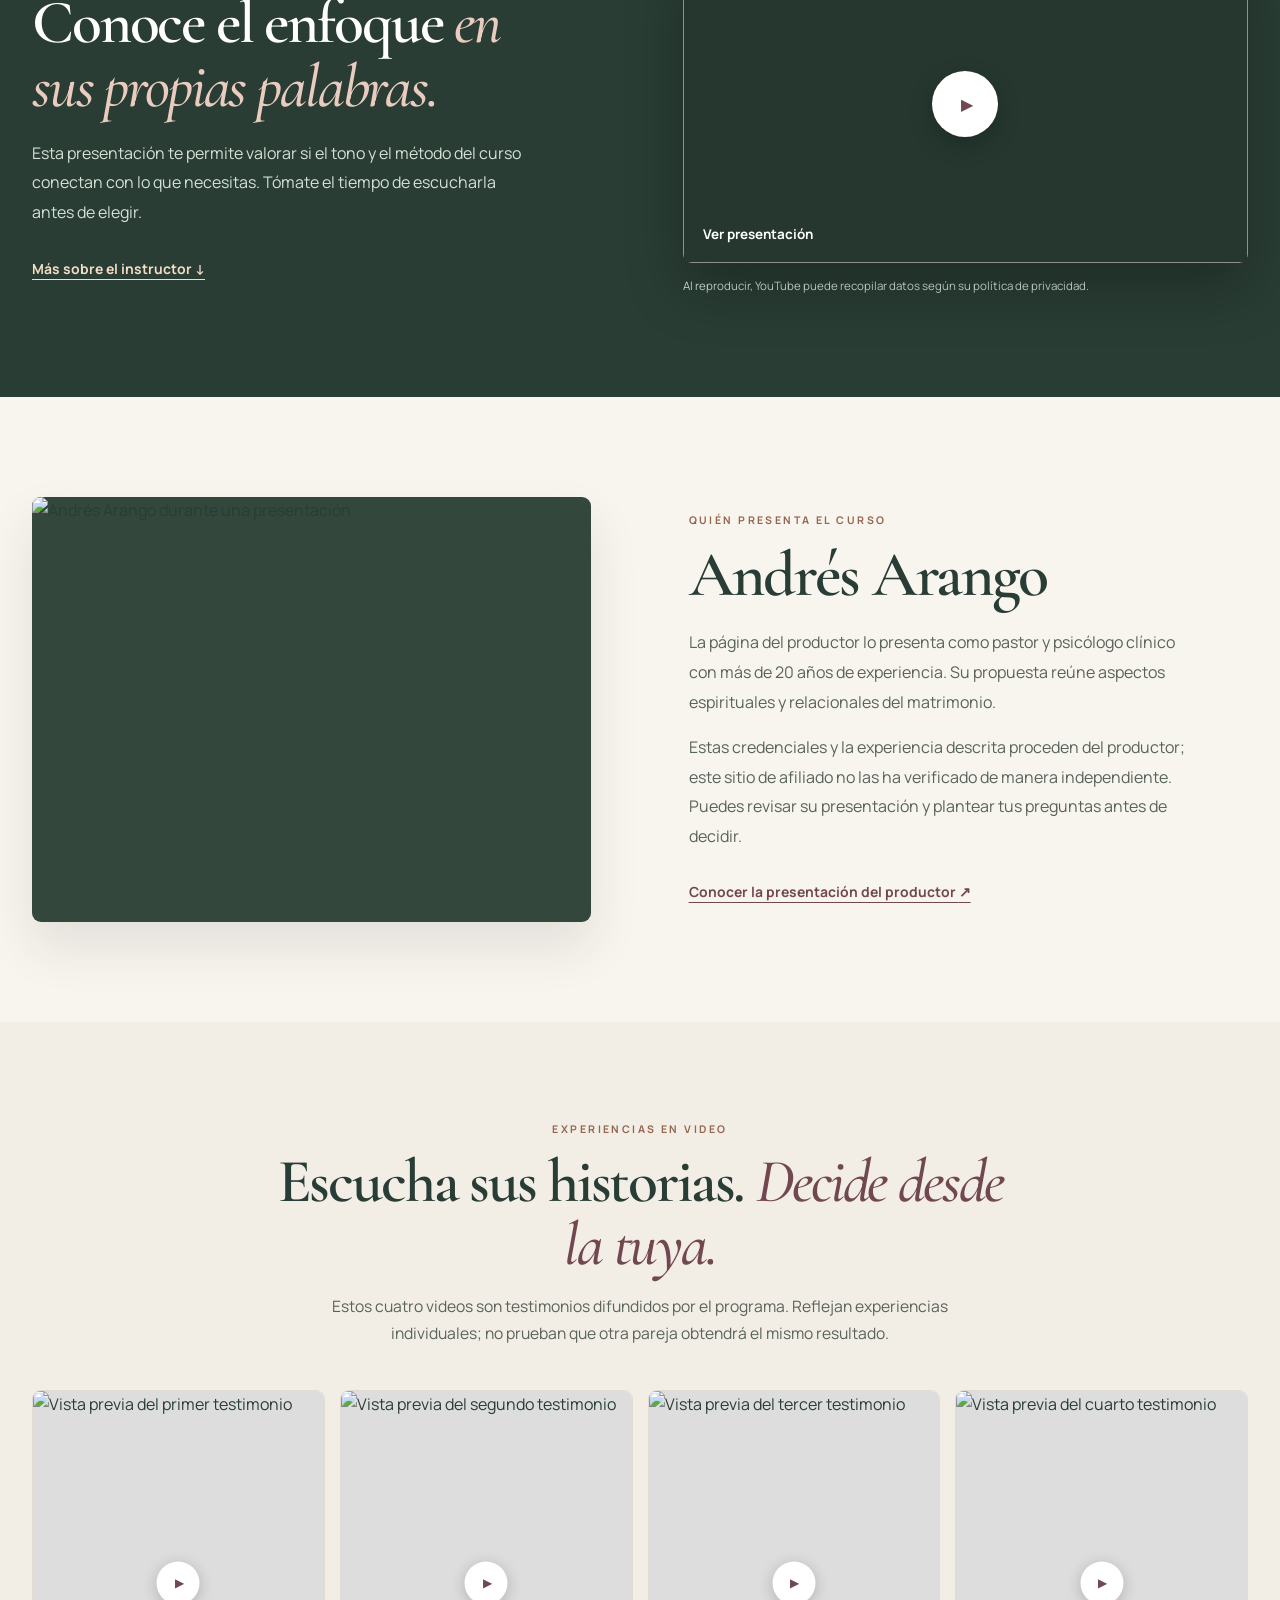
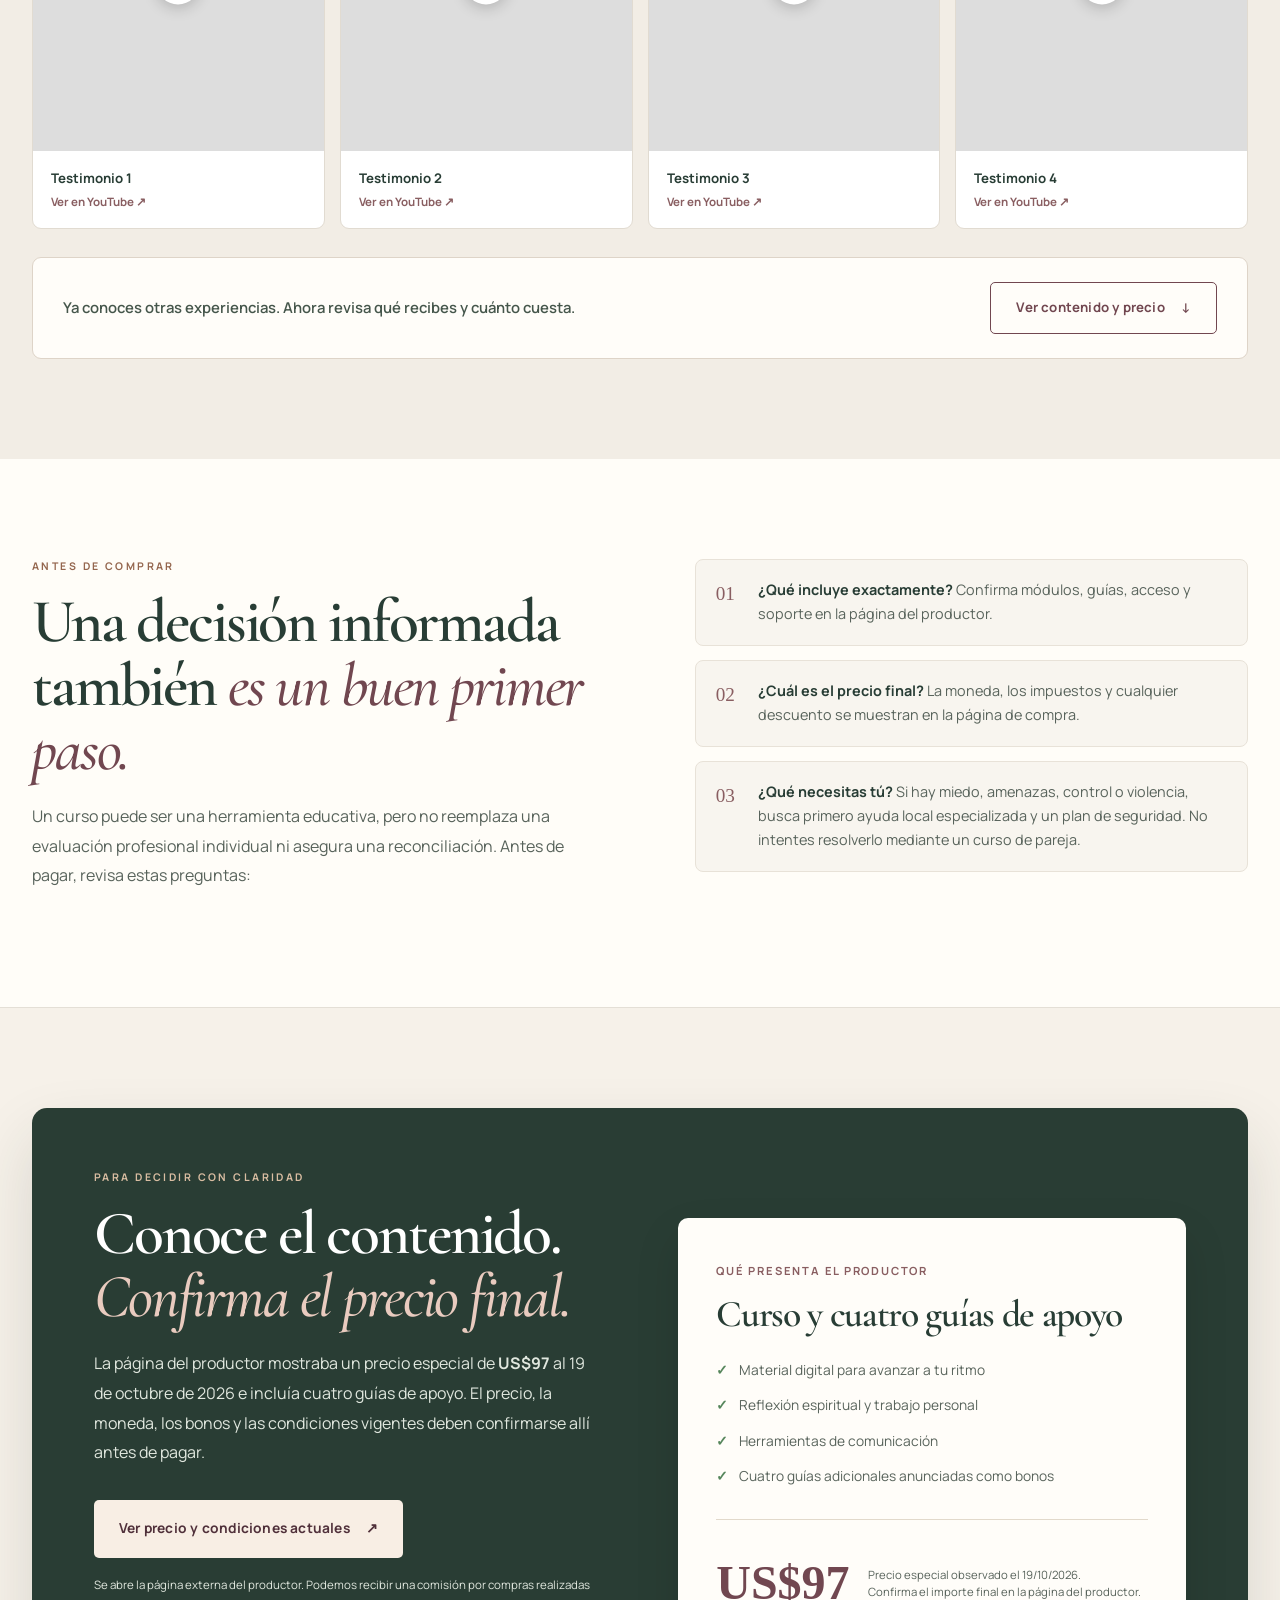
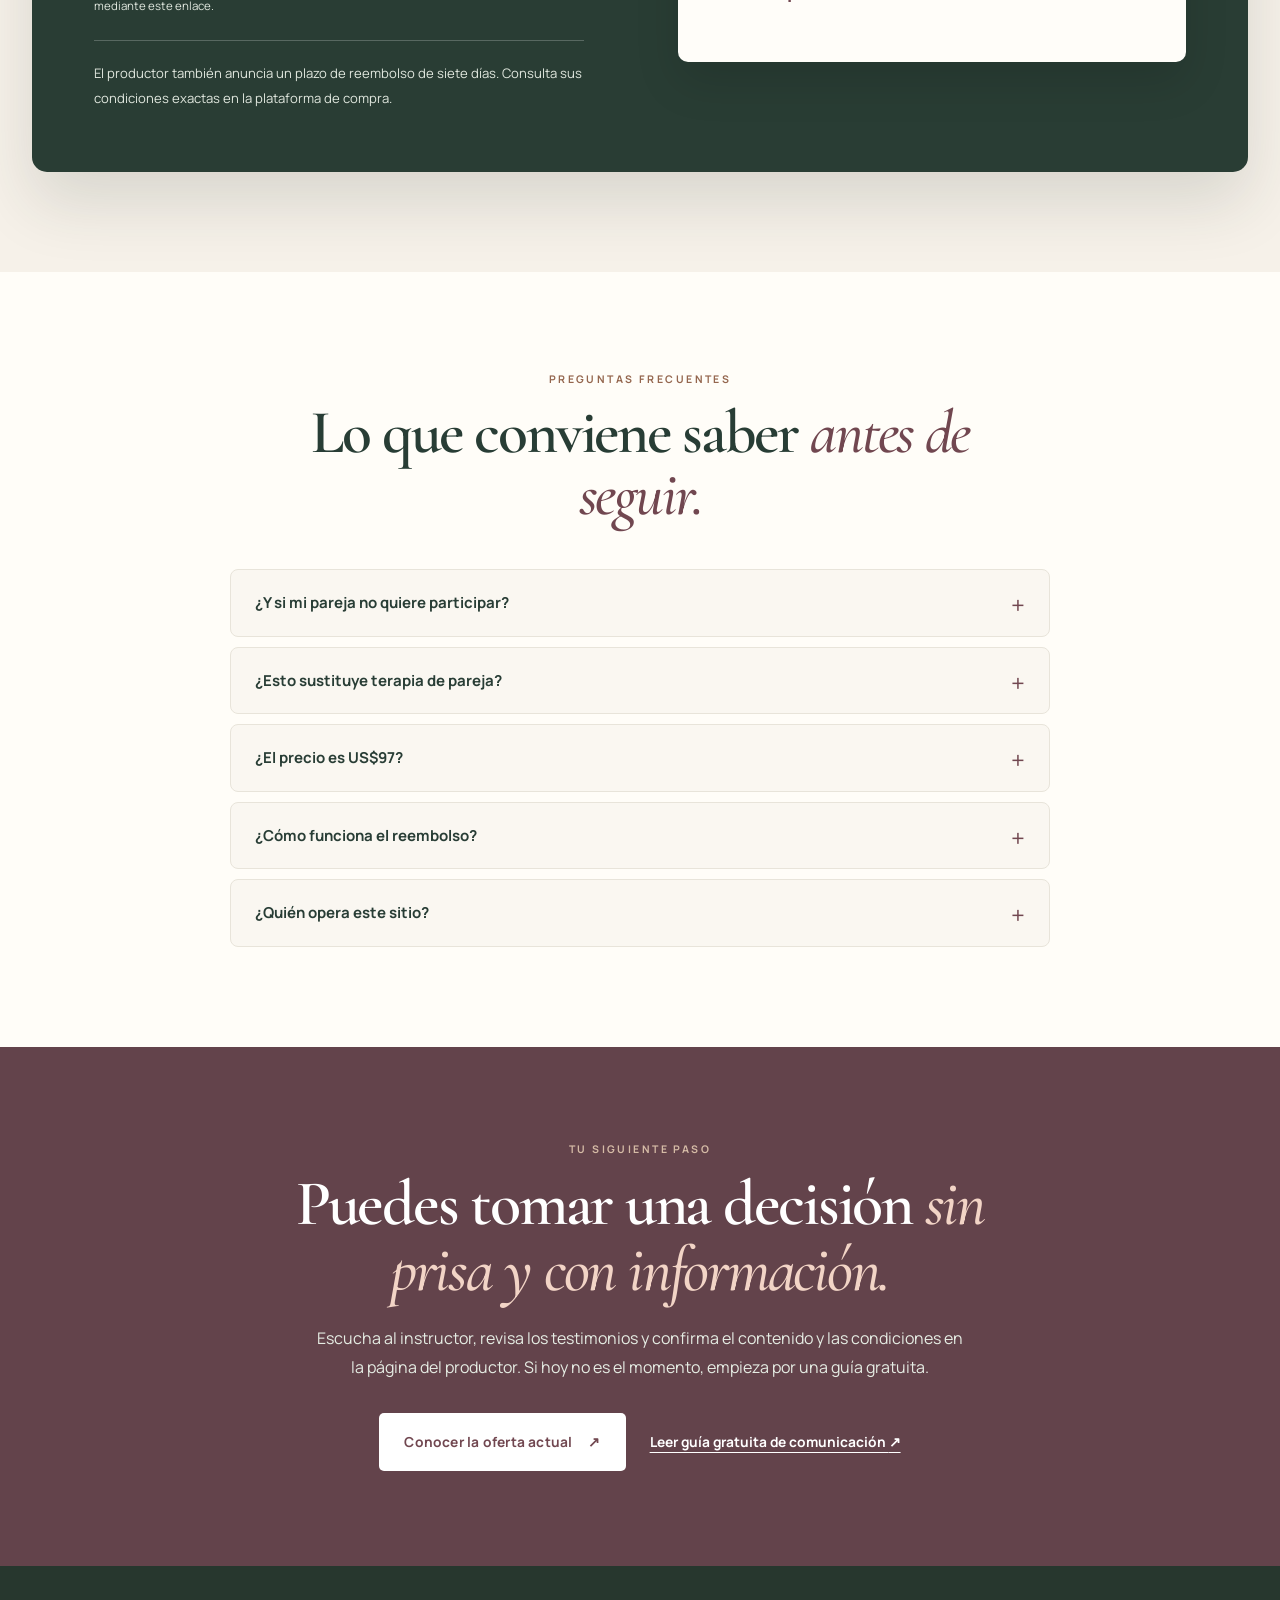
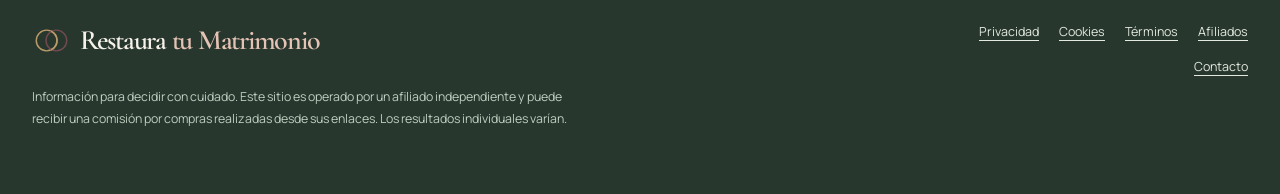
==== commit 958b59c0: "Create marriage-focused premium landing identity" ====
--- a/index.html
+++ b/index.html
@@ -3,7 +3,7 @@
 <head>
   <meta charset="utf-8">
   <meta name="viewport" content="width=device-width, initial-scale=1">
-  <meta name="theme-color" content="#f7f4ef">
+  <meta name="theme-color" content="#f6f1e9">
   <title>Cómo recuperar y fortalecer tu matrimonio | Conoce el programa</title>
   <meta name="description" content="Conoce qué incluye el programa de Andrés Arango, escucha su presentación y revisa testimonios, precio y condiciones antes de decidir si es adecuado para ti.">
   <meta name="robots" content="index, follow">
@@ -11,16 +11,16 @@
   <link rel="icon" href="./favicon.ico">
   <meta property="og:type" content="website">
   <meta property="og:url" content="https://restauratumatrimonio.org/">
-  <meta property="og:title" content="Un paso claro para cuidar tu matrimonio">
+  <meta property="og:title" content="Tu matrimonio merece una conversación distinta">
   <meta property="og:description" content="Revisa el contenido del programa, conoce al instructor y decide con información clara y sin promesas de resultados.">
-  <meta property="og:image" content="https://pub-6b628a581f5c4279a17754da05badef4.r2.dev/r2-upload/hero-photo.webp">
+  <meta property="og:image" content="https://restauratumatrimonio.org/assets/hero-couple.webp">
   <meta name="twitter:card" content="summary_large_image">
   <link rel="preconnect" href="https://fonts.googleapis.com">
   <link rel="preconnect" href="https://fonts.gstatic.com" crossorigin>
   <link rel="preconnect" href="https://pub-6b628a581f5c4279a17754da05badef4.r2.dev" crossorigin>
-  <link rel="stylesheet" href="https://fonts.googleapis.com/css2?family=DM+Sans:wght@400;500;600;700&family=Playfair+Display:wght@500;600;700&display=swap">
-  <link rel="preload" as="image" href="https://pub-6b628a581f5c4279a17754da05badef4.r2.dev/r2-upload/hero-photo.webp" fetchpriority="high">
-  <link rel="stylesheet" href="./styles.css?v=2">
+  <link rel="stylesheet" href="https://fonts.googleapis.com/css2?family=Cormorant+Garamond:ital,wght@0,500;0,600;0,700;1,500;1,600&family=Manrope:wght@400;500;600;700&display=swap">
+  <link rel="preload" as="image" href="./assets/hero-couple.webp" fetchpriority="high">
+  <link rel="stylesheet" href="./styles.css?v=3">
   <script>
     window.RTM_CONFIG = {
       META_PIXEL_ID: '1792476815276272',
@@ -36,26 +36,26 @@
 </head>
 <body>
   <a class="skip-link" href="#contenido">Ir al contenido</a>
-  <div class="disclosure-bar">Sitio de un afiliado independiente · La compra se realiza en una página externa del productor</div>
+  <div class="disclosure-bar">Reflexión personal <span aria-hidden="true">·</span> Comunicación consciente <span aria-hidden="true">·</span> Un nuevo comienzo</div>
   <header class="site-header"><div class="container nav-wrap">
-    <a class="brand" href="#inicio" aria-label="Restaura tu matrimonio, inicio"><span class="brand-mark" aria-hidden="true">✦</span> Restaura <span>tu Matrimonio</span></a>
+    <a class="brand" href="#inicio" aria-label="Restaura tu matrimonio, inicio"><img class="brand-mark" src="./assets/union-mark.svg" alt="" width="39" height="39"> <span>Restaura <em>tu Matrimonio</em></span></a>
     <nav aria-label="Navegación principal"><a href="#programa">El programa</a><a href="#instructor">Instructor</a><a href="#testimonios">Testimonios</a><a href="#preguntas">Preguntas</a></nav>
     <a class="nav-cta" href="#precio">Ver precio <span aria-hidden="true">↗</span></a>
   </div></header>
   <main id="contenido">
     <section class="hero" id="inicio" aria-labelledby="hero-title"><div class="container hero-grid">
       <div class="hero-copy">
-        <p class="eyebrow"><span class="eyebrow-line"></span> CURSO DIGITAL · ANDRÉS ARANGO</p>
-        <h1 id="hero-title">Empieza a reconstruir <em>el diálogo en tu matrimonio.</em></h1>
-        <p class="hero-lead">Conoce un programa para reconocer patrones, preparar conversaciones y avanzar a tu ritmo. Escucha su enfoque, revisa experiencias en video y confirma el precio antes de decidir.</p>
-        <div class="hero-actions"><a class="button button-primary" href="https://go.hotmart.com/D1064872390?utm_source=restauratumatrimonio_org&amp;utm_medium=cta&amp;utm_campaign=funnel_principal&amp;utm_content=hero_cta" rel="sponsored nofollow" data-cta-id="hero_cta">Ver programa y precio <span aria-hidden="true">↗</span></a><a class="text-link" href="#programa">Explorar qué incluye <span aria-hidden="true">↓</span></a></div>
+        <p class="eyebrow"><span class="eyebrow-line"></span> PARA QUIENES AÚN CREEN EN UN NOSOTROS</p>
+        <h1 id="hero-title">Tu matrimonio merece <em>una conversación distinta.</em></h1>
+        <p class="hero-lead">Cuando hablar se convierte en distancia, un primer paso claro importa. Conoce el curso digital de Andrés Arango para reconocer patrones, comunicarte mejor y avanzar a tu ritmo.</p>
+        <div class="hero-actions"><a class="button button-primary" href="https://go.hotmart.com/D1064872390?utm_source=restauratumatrimonio_org&amp;utm_medium=cta&amp;utm_campaign=funnel_principal&amp;utm_content=hero_cta" rel="sponsored nofollow" data-cta-id="hero_cta">Conocer el curso y el precio <span aria-hidden="true">↗</span></a><a class="text-link" href="#programa">Descubrir qué incluye <span aria-hidden="true">↓</span></a></div>
         <p class="micro-copy">El enlace abre la página de ventas del productor. Este sitio puede recibir una comisión si compras.</p>
       </div>
-      <div class="hero-visual"><div class="hero-image-wrap"><img src="https://pub-6b628a581f5c4279a17754da05badef4.r2.dev/r2-upload/hero-photo.webp" alt="Andrés Arango presenta el programa de matrimonio" width="1200" height="1089" fetchpriority="high"></div><div class="hero-note"><span class="note-icon" aria-hidden="true">✧</span><span><strong>Escucha antes de decidir</strong><small>Presentación del instructor y testimonios en video</small></span></div></div>
+      <figure class="hero-visual"><div class="hero-image-wrap"><img src="./assets/hero-couple.webp" alt="Imagen ilustrativa de una pareja conversando y escuchándose" width="1536" height="1024" fetchpriority="high"></div><figcaption>Una conversación puede ser el comienzo. <span>Imagen ilustrativa.</span></figcaption></figure>
     </div></section>
-    <div class="trust-strip"><div class="container trust-grid"><p><span aria-hidden="true">01</span> Conoce el enfoque y el contenido</p><p><span aria-hidden="true">02</span> Escucha testimonios en video</p><p><span aria-hidden="true">03</span> Confirma el precio antes de pagar</p></div></div>
+    <div class="trust-strip"><div class="container trust-grid"><p><span aria-hidden="true">✧</span> Comunicación más consciente</p><p><span aria-hidden="true">✧</span> Reflexión personal y espiritual</p><p><span aria-hidden="true">✧</span> Un camino a tu propio ritmo</p></div></div>
 
-    <section class="section intro-section" aria-labelledby="intro-title"><div class="container section-heading centered"><p class="eyebrow">SI ESTO SE PARECE A LO QUE VIVES</p><h2 id="intro-title">Empieza por entender el patrón, <em>no por buscar culpables.</em></h2><p>El curso propone trabajar lo que sí está a tu alcance. Tu pareja conserva la libertad de tomar sus propias decisiones.</p></div><div class="container situation-grid">
+    <section class="section intro-section" aria-labelledby="intro-title"><div class="container section-heading centered"><p class="eyebrow">CUANDO NECESITAS UN NUEVO COMIENZO</p><h2 id="intro-title">Si hablar se ha vuelto difícil, <em>puedes empezar con claridad.</em></h2><p>El curso propone trabajar lo que sí está a tu alcance. Tu pareja conserva la libertad de tomar sus propias decisiones.</p></div><div class="container situation-grid">
       <article class="situation-card"><span class="card-number">01</span><h3>Las conversaciones terminan en pelea</h3><p>Necesitas una manera de abordar un tema cada vez y reconocer cuándo es mejor hacer una pausa.</p></article>
       <article class="situation-card"><span class="card-number">02</span><h3>La distancia se volvió habitual</h3><p>Quieres entender cómo llegaron al silencio y qué pequeños cambios pueden abrir un diálogo seguro.</p></article>
       <article class="situation-card"><span class="card-number">03</span><h3>No sabes por dónde comenzar</h3><p>Buscas una estructura para reflexionar y actuar con responsabilidad, sin esperar una solución instantánea.</p></article>
@@ -102,7 +102,7 @@
 
     <section class="closing-section"><div class="container closing-wrap"><p class="eyebrow">TU SIGUIENTE PASO</p><h2>Puedes tomar una decisión <em>sin prisa y con información.</em></h2><p>Escucha al instructor, revisa los testimonios y confirma el contenido y las condiciones en la página del productor. Si hoy no es el momento, empieza por una guía gratuita.</p><div class="closing-actions"><a class="button button-light" href="https://go.hotmart.com/D1064872390?utm_source=restauratumatrimonio_org&amp;utm_medium=cta&amp;utm_campaign=funnel_principal&amp;utm_content=final_cta" rel="sponsored nofollow" data-cta-id="final_cta">Conocer la oferta actual <span aria-hidden="true">↗</span></a><a class="closing-secondary" href="https://restauratumatrimonio-blog.com/blog/como-recuperar-la-comunicacion-con-mi-pareja?utm_source=restauratumatrimonio_org&amp;utm_medium=internal_link&amp;utm_campaign=landing_crosslink">Leer guía gratuita de comunicación <span aria-hidden="true">↗</span></a></div></div></section>
   </main>
-  <footer class="site-footer"><div class="container footer-grid"><div><a class="brand" href="#inicio"><span class="brand-mark" aria-hidden="true">✦</span> Restaura <span>tu Matrimonio</span></a><p>Información para decidir con cuidado. Este sitio es operado por un afiliado independiente y puede recibir una comisión por compras realizadas desde sus enlaces. Los resultados individuales varían.</p></div><nav aria-label="Enlaces legales"><a href="privacidad.html">Privacidad</a><a href="cookies.html">Cookies</a><a href="terminos.html">Términos</a><a href="afiliados.html">Afiliados</a><a href="contacto.html">Contacto</a></nav></div></footer>
+  <footer class="site-footer"><div class="container footer-grid"><div><a class="brand" href="#inicio"><img class="brand-mark" src="./assets/union-mark.svg" alt="" width="39" height="39"> <span>Restaura <em>tu Matrimonio</em></span></a><p>Información para decidir con cuidado. Este sitio es operado por un afiliado independiente y puede recibir una comisión por compras realizadas desde sus enlaces. Los resultados individuales varían.</p></div><nav aria-label="Enlaces legales"><a href="privacidad.html">Privacidad</a><a href="cookies.html">Cookies</a><a href="terminos.html">Términos</a><a href="afiliados.html">Afiliados</a><a href="contacto.html">Contacto</a></nav></div></footer>
   <div class="mobile-cta"><a href="https://go.hotmart.com/D1064872390?utm_source=restauratumatrimonio_org&amp;utm_medium=cta&amp;utm_campaign=funnel_principal&amp;utm_content=mobile_cta" rel="sponsored nofollow" data-cta-id="mobile_cta">Ver programa y precio <span aria-hidden="true">↗</span></a></div>
 </body>
 </html>
--- a/styles.css
+++ b/styles.css
@@ -149,3 +149,82 @@
 @media(max-width:1050px){.hero h1{font-size:clamp(3.3rem,5vw,4.5rem)}.bonus-section>.container{gap:35px}.testimonial-grid{grid-template-columns:repeat(2,minmax(0,1fr))}.testimonial-card img{aspect-ratio:16/10}}
 @media(max-width:760px){html{scroll-padding-top:110px}.container{width:min(100% - 36px,620px)}.nav-wrap{flex-wrap:wrap;min-height:0;gap:8px;padding-block:11px}.brand{font-size:1.04rem}.site-header nav{display:flex;order:3;width:100%;gap:22px;overflow-x:auto;padding:3px 1px 2px;scrollbar-width:none}.site-header nav::-webkit-scrollbar{display:none}.site-header nav a{flex:none;font-size:.71rem}.nav-cta{padding:8px 11px;font-size:.71rem}.hero{padding:36px 0 55px}.hero-grid{grid-template-columns:1fr;gap:42px}.hero h1{max-width:620px;margin:17px 0 17px;font-size:clamp(3rem,9vw,4.35rem)}.hero-lead{font-size:.98rem;line-height:1.65}.hero-actions{margin-top:22px}.hero-visual{max-width:500px;margin:auto;padding:0 15px 22px}.hero-note{left:0;bottom:0}.trust-grid{grid-template-columns:1fr;gap:11px}.trust-grid p{justify-content:flex-start}.trust-grid p+p{border-left:0}.section{padding:70px 0}.bonus-section>.container{grid-template-columns:1fr;gap:26px}.bonus-grid{grid-template-columns:repeat(2,minmax(0,1fr))}.video-grid h2{color:#fff}.price-section{padding:58px 0}.price-grid{padding:34px 25px;gap:32px}.testimonial-next{flex-direction:column;align-items:stretch;padding:22px}.testimonial-next .button{white-space:normal}.site-footer{padding-bottom:115px}}
 @media(max-width:500px){.brand{font-size:.94rem}.brand-mark{width:25px;height:25px}.nav-cta{font-size:.68rem}.hero h1{font-size:clamp(2.8rem,10.5vw,3.6rem)}.hero-actions{align-items:stretch;flex-direction:column}.hero-actions .button{width:100%}.hero .micro-copy{margin-top:13px}.hero-visual{margin-top:0}.hero-note{max-width:235px;padding:12px 14px}.situation-grid{grid-template-columns:1fr}.situation-card{min-height:0;padding:25px}.bonus-grid{grid-template-columns:1fr}.bonus-card{min-height:0}.testimonial-grid{grid-template-columns:repeat(2,minmax(0,1fr));gap:9px}.testimonial-card img{aspect-ratio:3/4}.testimonial-card>span:last-child{padding:11px;font-size:.78rem}.testimonial-card small{font-size:.64rem}.testimonial-play{width:36px;height:36px}.price-card{padding:25px}.price-foot{align-items:flex-start;flex-direction:column}.closing-actions{gap:17px}}
+
+/* A marriage-focused identity: editorial type, genuine warmth, and a calm visual pace. */
+:root{--ink:#283d35;--muted:#58635b;--wine:#714750;--wine-dark:#59353e;--rose:#895e61;--sage:#e8ece4;--paper:#f6f1e9;--cream:#fffdf8;--line:#e2d9cb;--gold:#ac875b;--shadow:0 24px 70px rgba(42,48,38,.14)}
+body{background:var(--cream);font-family:'Manrope',Arial,sans-serif;line-height:1.7}
+h1,h2,h3{font-family:'Cormorant Garamond',Georgia,serif;letter-spacing:-.035em;line-height:1.04}
+h1 em,h2 em{color:var(--wine);font-weight:500}
+h2{font-size:clamp(3.2rem,4.8vw,5rem)}
+h3{font-size:1.8rem}
+.container{width:min(100% - 64px,1220px)}
+.disclosure-bar{background:#2f4238;color:#f1eee7;font-size:.66rem;font-weight:600;letter-spacing:.16em;text-transform:uppercase}
+.disclosure-bar span{padding-inline:12px;color:#c3a985}
+.site-header{background:rgba(255,253,248,.97)}
+.nav-wrap{min-height:82px}
+.brand{display:inline-flex;align-items:center;gap:9px;color:var(--ink);font-family:'Cormorant Garamond',Georgia,serif;font-size:1.75rem;font-weight:600;letter-spacing:-.045em;line-height:1;white-space:nowrap}
+.brand span:last-child{color:var(--ink)}
+.brand em{color:var(--wine);font-style:normal}
+.brand-mark{display:block;flex:none;width:39px;height:39px;margin:0;border:0;border-radius:0;background:none;box-shadow:none;vertical-align:initial}
+.site-header nav a{font-size:.77rem;letter-spacing:.02em}
+.nav-cta,.button{border-radius:5px}
+.nav-cta{padding:11px 19px}
+.button{min-height:58px;padding:17px 25px;font-size:.86rem;letter-spacing:.015em}
+.eyebrow{color:#94664e;font-size:.66rem;font-weight:700;letter-spacing:.23em}
+.eyebrow-line{width:34px;background:#b89969}
+.hero{padding:0;background:var(--paper);border-bottom:0}
+.hero-grid{width:min(100%,1540px);max-width:none;grid-template-columns:minmax(0,1fr) minmax(0,.93fr);gap:0;min-height:625px}
+.hero-copy{display:flex;flex-direction:column;justify-content:center;align-items:flex-start;padding:43px clamp(32px,5.5vw,100px) 43px max(32px,calc((100vw - 1220px)/2));position:relative;z-index:1}
+.hero h1{max-width:730px;margin:19px 0 21px;font-size:clamp(3.7rem,5vw,5.35rem);font-weight:600;line-height:1}
+.hero h1 em{display:inline}
+.hero-lead{max-width:510px;margin:0;color:#46564c;font-size:1.04rem;line-height:1.8}
+.hero-actions{margin-top:25px;gap:16px 22px}
+.hero .micro-copy{max-width:490px;margin-top:18px;font-size:.66rem;color:#71766c}
+.hero-visual{position:relative;margin:0;padding:0;height:625px;min-height:0;background:#d4c9b9}
+.hero-visual::before{content:none}
+.hero-image-wrap{height:100%;min-height:0;aspect-ratio:auto;border-radius:0;box-shadow:none;background:#c8b8a3}
+.hero-image-wrap img{width:100%;height:100%;object-fit:cover;object-position:57% center}
+.hero-visual::after{content:'';position:absolute;inset:0;background:linear-gradient(90deg,rgba(28,37,31,.07),transparent 25%);pointer-events:none}
+.hero-visual figcaption{position:absolute;z-index:2;right:26px;bottom:25px;max-width:270px;padding:11px 16px;background:rgba(255,253,248,.93);color:#415146;font-family:'Cormorant Garamond',Georgia,serif;font-size:1.25rem;font-style:italic;line-height:1.1;box-shadow:0 8px 25px #0002}
+.hero-visual figcaption span{display:block;margin-top:5px;color:#70776d;font-family:'Manrope',Arial,sans-serif;font-size:.55rem;font-style:normal;letter-spacing:.08em;text-transform:uppercase}
+.trust-strip{background:#f9f6f0;border-color:#e9e1d5}
+.trust-grid{padding-block:22px}
+.trust-grid p{color:#4c5e51;font-size:.76rem;letter-spacing:.005em}
+.trust-grid span{color:#b59362;font-size:1.15rem}
+.section{padding:100px 0}
+.section-heading h2{line-height:1.02}
+.section-heading>p:last-child{font-size:.98rem}
+.intro-section{background:var(--cream)}
+.intro-section .section-heading.centered{width:min(100% - 64px,1220px);max-width:none;margin-inline:auto;text-align:left}
+.intro-section .section-heading h2{max-width:800px}
+.intro-section .section-heading>p:last-child{max-width:650px;margin-left:0}
+.intro-section .section-heading.centered .eyebrow{justify-content:flex-start}
+.situation-grid{background:#e5dccf;border-color:#e5dccf}
+.situation-card{background:#f8f4ed}
+.situation-card h3{font-size:1.8rem}
+.program-section{background:#e9ede5}
+.program-copy h2,.video-grid h2,.decision-grid h2,.price-copy h2{line-height:1.04}
+.feature-list strong{font-weight:700}
+.bonus-section{background:#fffdf8}
+.bonus-card{background:#f8f4ee}
+.bonus-card h3{font-size:1.62rem}
+.video-section{background:#293d34}
+.video-grid h2 em{color:#e9cbbf}
+.instructor-section{background:#f8f4ee}
+.instructor-grid h2{font-size:clamp(3.6rem,5vw,5.2rem)}
+.testimonials-section{background:#f2ede5}
+.testimonial-card>span:last-child{font-size:.83rem}
+.decision-section{background:#fffdf8}
+.price-section{background:#f6f1e9}
+.price-grid{background:#293d34}
+.price-copy h2 em{color:#e9cbbf}
+.price-card h3{font-size:2.35rem}
+.price-foot strong{font-size:3rem}
+.faq-section{background:#fffdf8}
+.closing-section{background:#63434b}
+.closing-wrap h2{font-size:clamp(3.3rem,5vw,5.2rem);line-height:1.04}
+.site-footer .brand span:last-child{color:#f6f1e9}
+.site-footer .brand em{color:#e5c3b4}
+@media(max-width:1050px){.hero-grid{min-height:600px}.hero-copy{padding-left:40px;padding-right:30px}.hero h1{font-size:clamp(3.5rem,5.2vw,4.9rem)}.hero-visual{height:600px}.brand{font-size:1.5rem}}
+@media(max-width:760px){html{scroll-padding-top:110px}.container{width:min(100% - 36px,620px)}.disclosure-bar{font-size:.55rem;letter-spacing:.09em}.disclosure-bar span{padding-inline:4px}.nav-wrap{min-height:0}.brand{gap:5px;font-size:1.35rem}.brand-mark{width:31px;height:31px}.hero-grid{width:100%;grid-template-columns:1fr;min-height:0}.hero-copy{padding:52px 24px 43px}.hero h1{max-width:590px;margin:19px 0 20px;font-size:clamp(3.65rem,10vw,5.3rem);line-height:.98}.hero h1 em{display:inline}.hero-lead{font-size:.97rem;line-height:1.7}.hero-actions{margin-top:27px}.hero-visual,.hero-image-wrap{min-height:0}.hero-visual{height:min(90vw,520px)}.hero-image-wrap{height:100%}.hero-image-wrap img{object-position:56% center}.hero-visual figcaption{right:15px;bottom:15px;font-size:1.05rem}.trust-grid{gap:10px}.section{padding:72px 0}.intro-section .section-heading.centered{width:min(100% - 36px,620px)}.intro-section .section-heading h2{max-width:100%}.situation-card h3{font-size:1.65rem}.bonus-card h3{font-size:1.55rem}.instructor-grid h2{font-size:3.8rem}.price-card h3{font-size:2.15rem}.closing-wrap h2{font-size:clamp(3.2rem,8vw,4.5rem)}}
+@media(max-width:500px){.brand{font-size:1.15rem}.brand-mark{width:27px;height:27px}.nav-cta{font-size:.67rem}.hero-copy{padding:40px 18px 36px}.hero h1{font-size:clamp(3.5rem,12.5vw,4.1rem)}.hero-actions{align-items:stretch}.hero-actions .button{width:100%}.hero-visual{height:82vw}.hero-visual figcaption{max-width:185px;padding:8px 10px;font-size:.93rem}.trust-grid p{font-size:.73rem}.section-heading h2{font-size:clamp(3.1rem,11vw,4.1rem)}.intro-section .section-heading.centered{width:min(100% - 36px,620px)}.price-copy h2{font-size:3.2rem}}
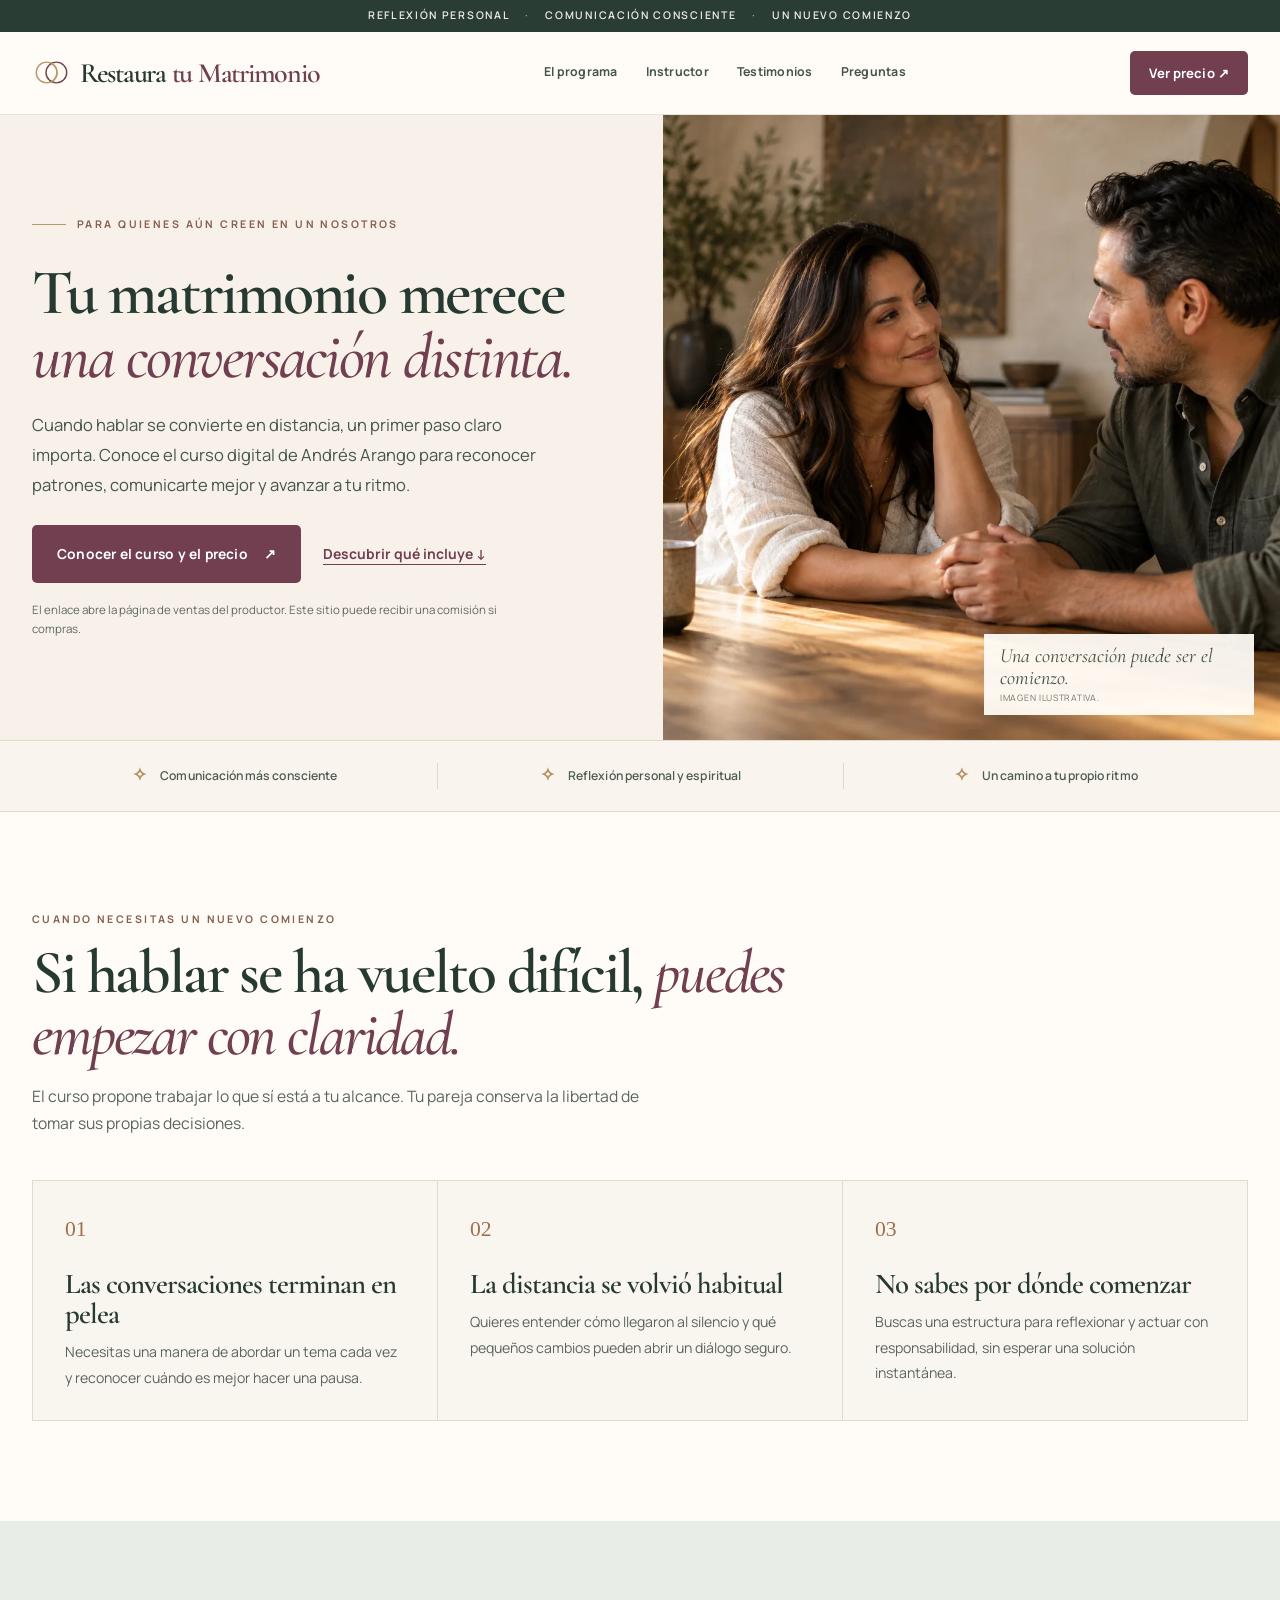
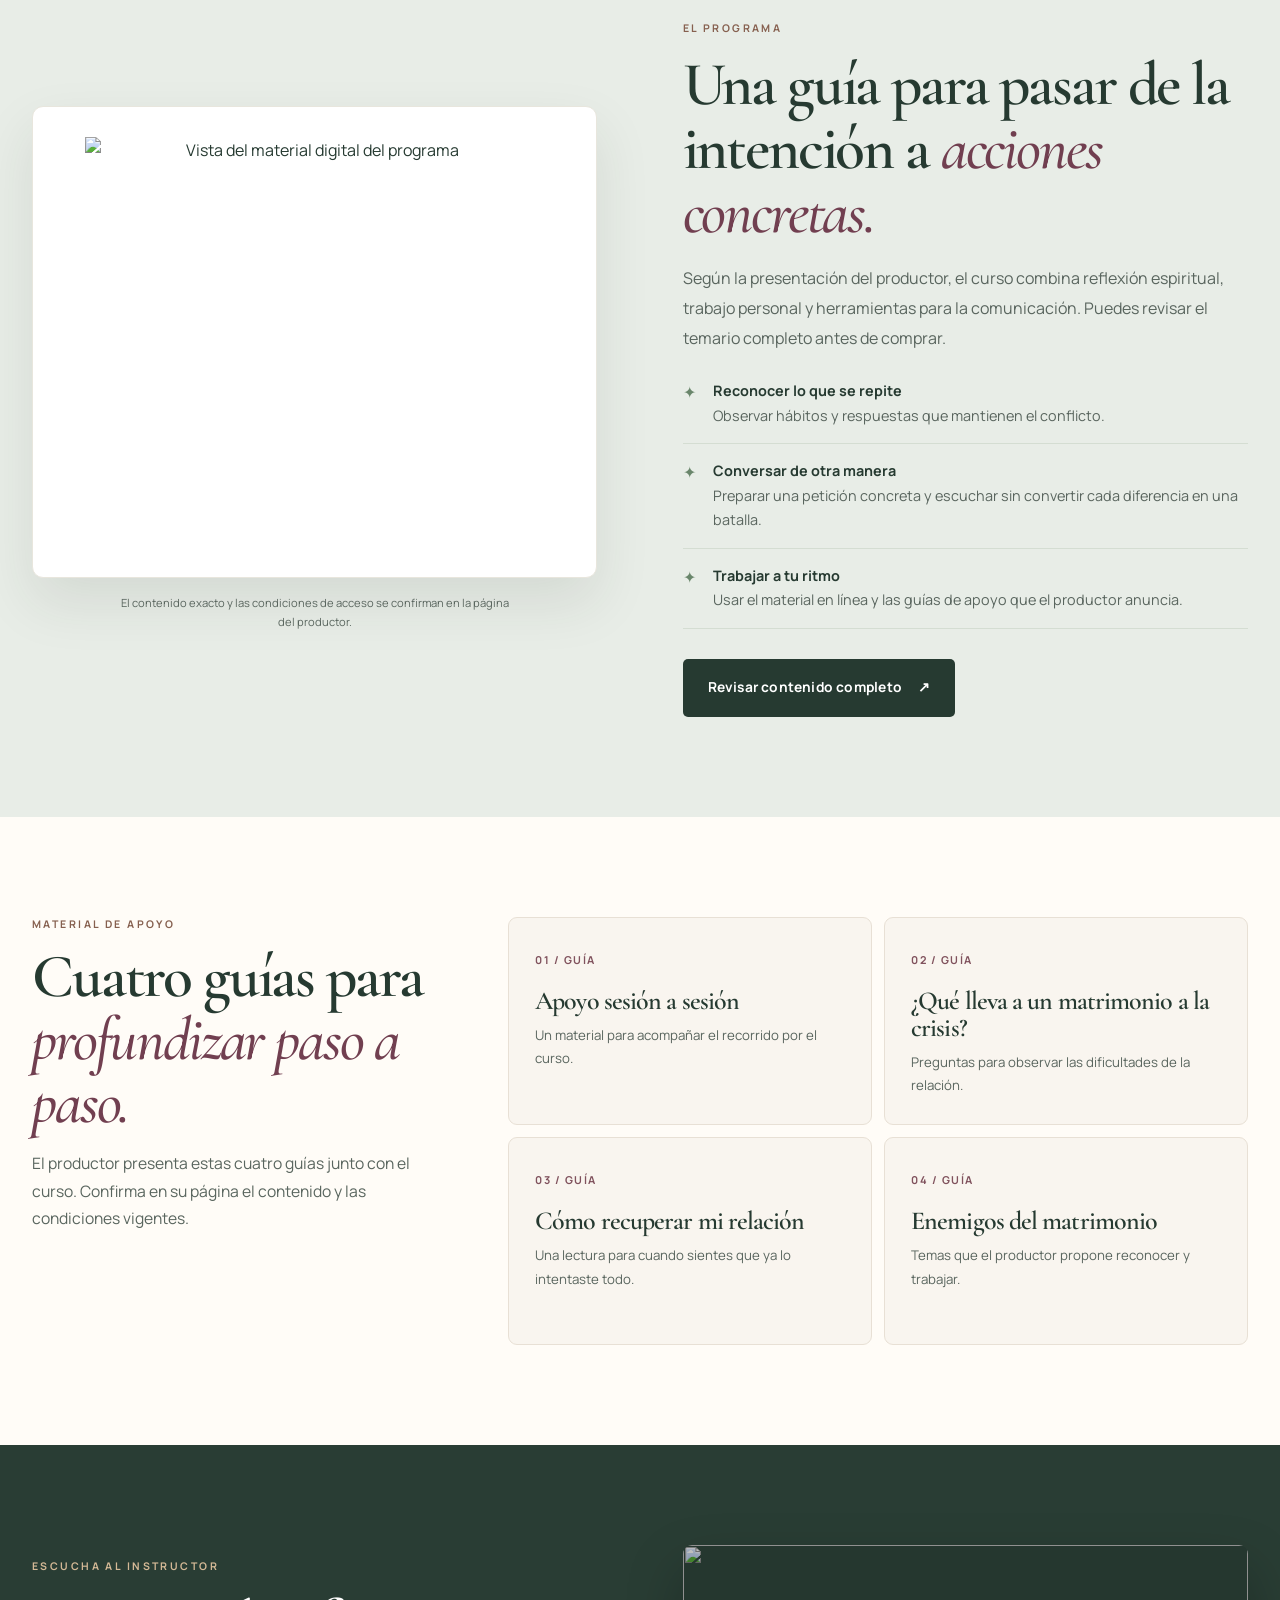
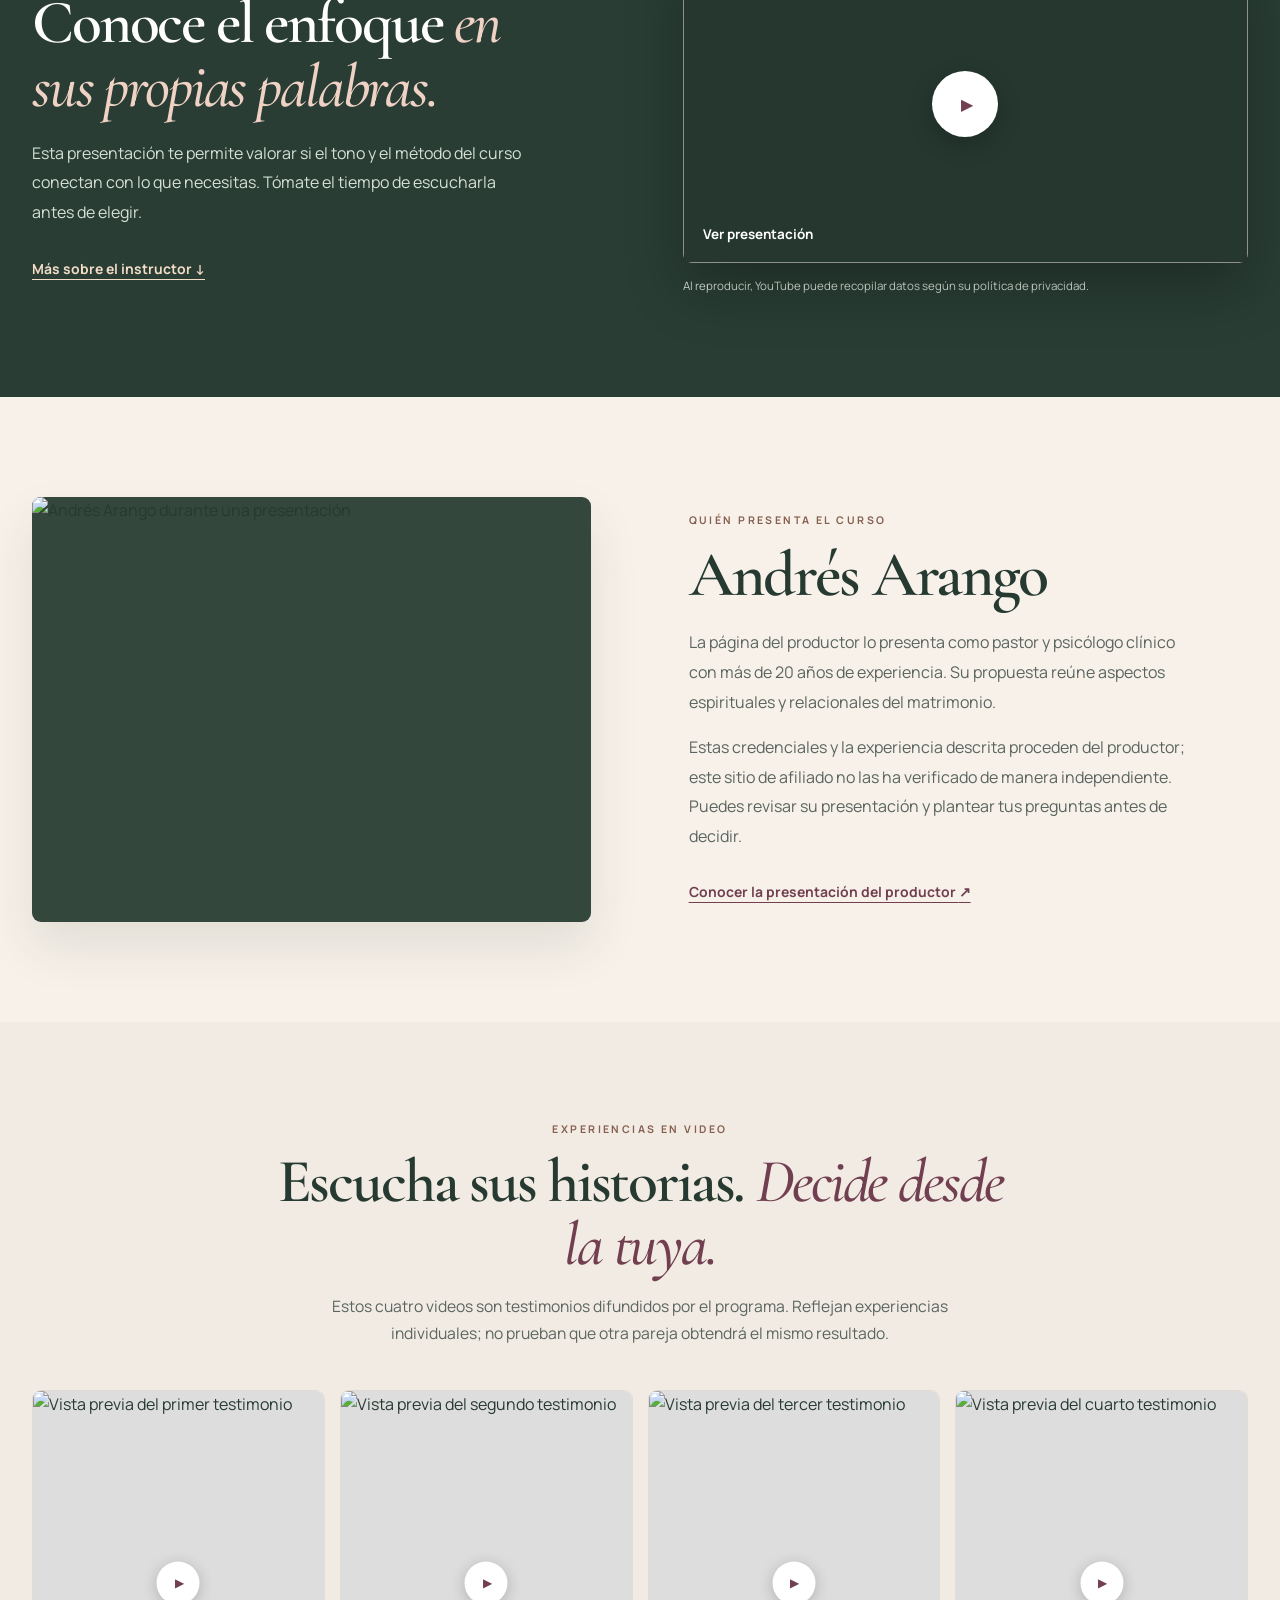
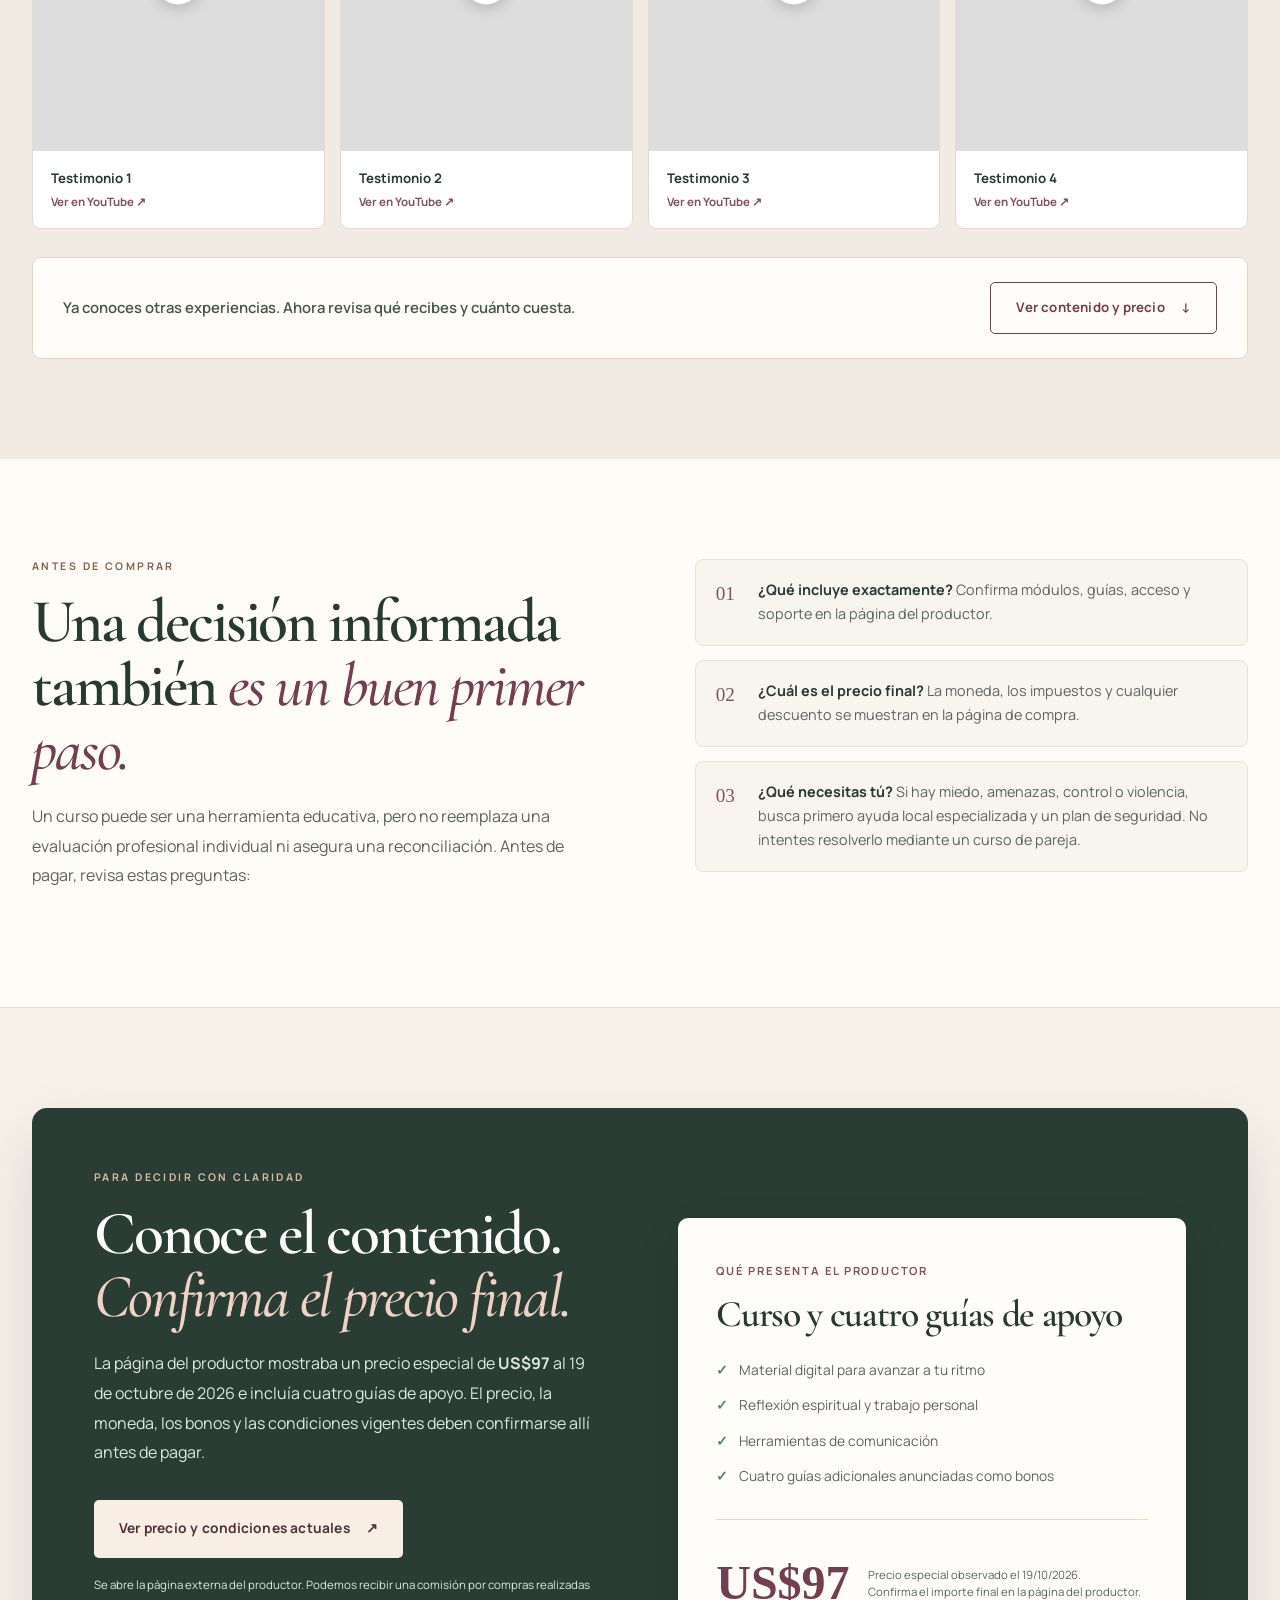
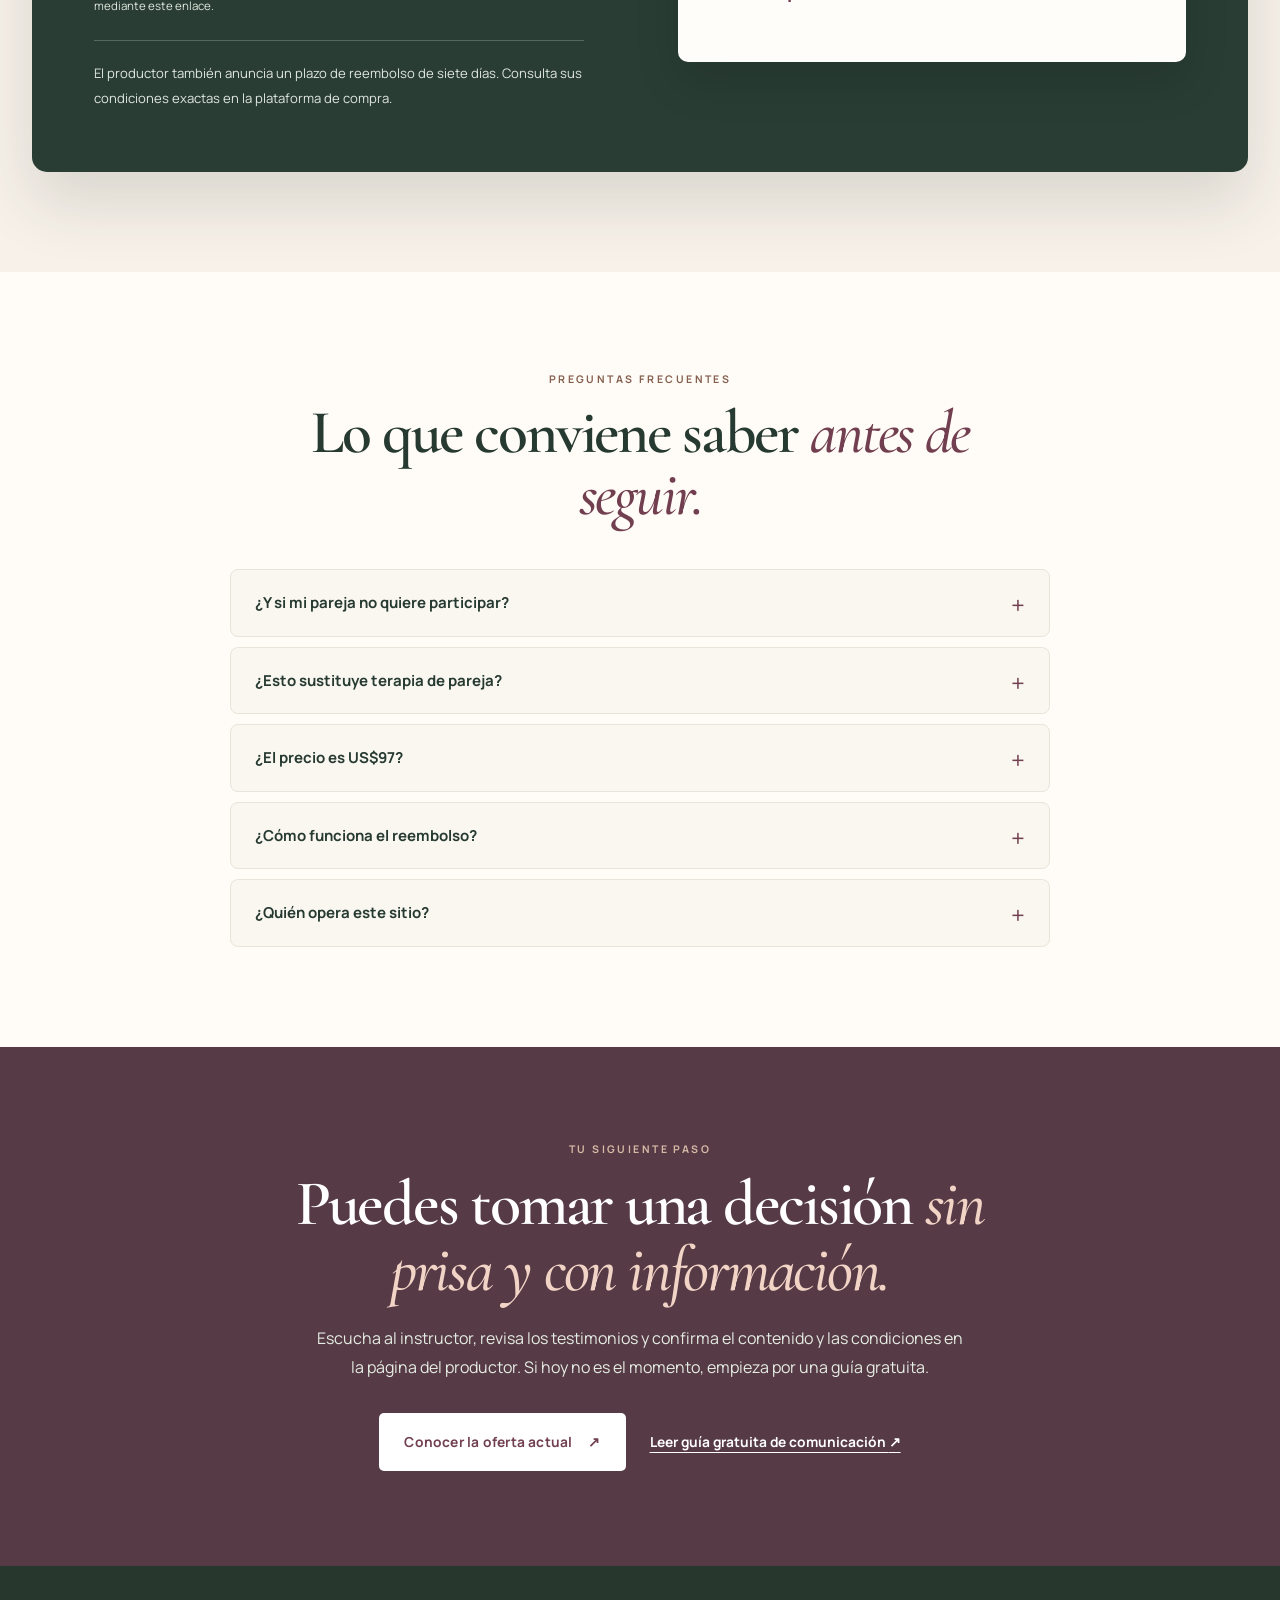
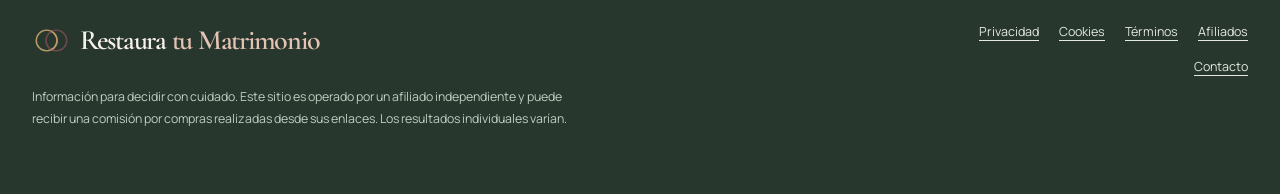
==== commit bab14a71: "Refine marriage landing color palette and text contrast" ====
--- a/index.html
+++ b/index.html
@@ -20,7 +20,7 @@
   <link rel="preconnect" href="https://pub-6b628a581f5c4279a17754da05badef4.r2.dev" crossorigin>
   <link rel="stylesheet" href="https://fonts.googleapis.com/css2?family=Cormorant+Garamond:ital,wght@0,500;0,600;0,700;1,500;1,600&family=Manrope:wght@400;500;600;700&display=swap">
   <link rel="preload" as="image" href="./assets/hero-couple.webp" fetchpriority="high">
-  <link rel="stylesheet" href="./styles.css?v=3">
+  <link rel="stylesheet" href="./styles.css?v=4">
   <script>
     window.RTM_CONFIG = {
       META_PIXEL_ID: '1792476815276272',
--- a/styles.css
+++ b/styles.css
@@ -151,16 +151,16 @@
 @media(max-width:500px){.brand{font-size:.94rem}.brand-mark{width:25px;height:25px}.nav-cta{font-size:.68rem}.hero h1{font-size:clamp(2.8rem,10.5vw,3.6rem)}.hero-actions{align-items:stretch;flex-direction:column}.hero-actions .button{width:100%}.hero .micro-copy{margin-top:13px}.hero-visual{margin-top:0}.hero-note{max-width:235px;padding:12px 14px}.situation-grid{grid-template-columns:1fr}.situation-card{min-height:0;padding:25px}.bonus-grid{grid-template-columns:1fr}.bonus-card{min-height:0}.testimonial-grid{grid-template-columns:repeat(2,minmax(0,1fr));gap:9px}.testimonial-card img{aspect-ratio:3/4}.testimonial-card>span:last-child{padding:11px;font-size:.78rem}.testimonial-card small{font-size:.64rem}.testimonial-play{width:36px;height:36px}.price-card{padding:25px}.price-foot{align-items:flex-start;flex-direction:column}.closing-actions{gap:17px}}
 
 /* A marriage-focused identity: editorial type, genuine warmth, and a calm visual pace. */
-:root{--ink:#283d35;--muted:#58635b;--wine:#714750;--wine-dark:#59353e;--rose:#895e61;--sage:#e8ece4;--paper:#f6f1e9;--cream:#fffdf8;--line:#e2d9cb;--gold:#ac875b;--shadow:0 24px 70px rgba(42,48,38,.14)}
+:root{--ink:#263a31;--muted:#59655e;--wine:#713f50;--wine-dark:#563041;--rose:#80525d;--sage:#e8ede7;--paper:#f7f1e9;--cream:#fffcf7;--line:#e4d9cb;--gold:#86604f;--forest:#293d34;--blush:#f0d2c5;--shadow:0 24px 70px rgba(42,48,38,.14)}
 body{background:var(--cream);font-family:'Manrope',Arial,sans-serif;line-height:1.7}
 h1,h2,h3{font-family:'Cormorant Garamond',Georgia,serif;letter-spacing:-.035em;line-height:1.04}
 h1 em,h2 em{color:var(--wine);font-weight:500}
 h2{font-size:clamp(3.2rem,4.8vw,5rem)}
 h3{font-size:1.8rem}
 .container{width:min(100% - 64px,1220px)}
-.disclosure-bar{background:#2f4238;color:#f1eee7;font-size:.66rem;font-weight:600;letter-spacing:.16em;text-transform:uppercase}
+.disclosure-bar{background:var(--forest);color:#f1eee7;font-size:.66rem;font-weight:600;letter-spacing:.16em;text-transform:uppercase}
 .disclosure-bar span{padding-inline:12px;color:#c3a985}
-.site-header{background:rgba(255,253,248,.97)}
+.site-header{background:rgba(255,252,247,.97)}
 .nav-wrap{min-height:82px}
 .brand{display:inline-flex;align-items:center;gap:9px;color:var(--ink);font-family:'Cormorant Garamond',Georgia,serif;font-size:1.75rem;font-weight:600;letter-spacing:-.045em;line-height:1;white-space:nowrap}
 .brand span:last-child{color:var(--ink)}
@@ -170,7 +170,7 @@
 .nav-cta,.button{border-radius:5px}
 .nav-cta{padding:11px 19px}
 .button{min-height:58px;padding:17px 25px;font-size:.86rem;letter-spacing:.015em}
-.eyebrow{color:#94664e;font-size:.66rem;font-weight:700;letter-spacing:.23em}
+.eyebrow{color:var(--gold);font-size:.66rem;font-weight:700;letter-spacing:.23em}
 .eyebrow-line{width:34px;background:#b89969}
 .hero{padding:0;background:var(--paper);border-bottom:0}
 .hero-grid{width:min(100%,1540px);max-width:none;grid-template-columns:minmax(0,1fr) minmax(0,.93fr);gap:0;min-height:625px}
@@ -179,15 +179,15 @@
 .hero h1 em{display:inline}
 .hero-lead{max-width:510px;margin:0;color:#46564c;font-size:1.04rem;line-height:1.8}
 .hero-actions{margin-top:25px;gap:16px 22px}
-.hero .micro-copy{max-width:490px;margin-top:18px;font-size:.66rem;color:#71766c}
+.hero .micro-copy{max-width:490px;margin-top:18px;font-size:.72rem;color:#606a62}
 .hero-visual{position:relative;margin:0;padding:0;height:625px;min-height:0;background:#d4c9b9}
 .hero-visual::before{content:none}
 .hero-image-wrap{height:100%;min-height:0;aspect-ratio:auto;border-radius:0;box-shadow:none;background:#c8b8a3}
 .hero-image-wrap img{width:100%;height:100%;object-fit:cover;object-position:57% center}
 .hero-visual::after{content:'';position:absolute;inset:0;background:linear-gradient(90deg,rgba(28,37,31,.07),transparent 25%);pointer-events:none}
-.hero-visual figcaption{position:absolute;z-index:2;right:26px;bottom:25px;max-width:270px;padding:11px 16px;background:rgba(255,253,248,.93);color:#415146;font-family:'Cormorant Garamond',Georgia,serif;font-size:1.25rem;font-style:italic;line-height:1.1;box-shadow:0 8px 25px #0002}
+.hero-visual figcaption{position:absolute;z-index:2;right:26px;bottom:25px;max-width:270px;padding:11px 16px;background:rgba(255,252,247,.94);color:#415146;font-family:'Cormorant Garamond',Georgia,serif;font-size:1.25rem;font-style:italic;line-height:1.1;box-shadow:0 8px 25px #0002}
 .hero-visual figcaption span{display:block;margin-top:5px;color:#70776d;font-family:'Manrope',Arial,sans-serif;font-size:.55rem;font-style:normal;letter-spacing:.08em;text-transform:uppercase}
-.trust-strip{background:#f9f6f0;border-color:#e9e1d5}
+.trust-strip{background:#f9f5ee;border-color:var(--line)}
 .trust-grid{padding-block:22px}
 .trust-grid p{color:#4c5e51;font-size:.76rem;letter-spacing:.005em}
 .trust-grid span{color:#b59362;font-size:1.15rem}
@@ -199,31 +199,31 @@
 .intro-section .section-heading h2{max-width:800px}
 .intro-section .section-heading>p:last-child{max-width:650px;margin-left:0}
 .intro-section .section-heading.centered .eyebrow{justify-content:flex-start}
-.situation-grid{background:#e5dccf;border-color:#e5dccf}
-.situation-card{background:#f8f4ed}
+.situation-grid{background:var(--line);border-color:var(--line)}
+.situation-card{background:#f9f5ef}
 .situation-card h3{font-size:1.8rem}
-.program-section{background:#e9ede5}
+.program-section{background:var(--sage)}
 .program-copy h2,.video-grid h2,.decision-grid h2,.price-copy h2{line-height:1.04}
 .feature-list strong{font-weight:700}
-.bonus-section{background:#fffdf8}
-.bonus-card{background:#f8f4ee}
+.bonus-section{background:var(--cream)}
+.bonus-card{background:#f9f5ef}
 .bonus-card h3{font-size:1.62rem}
-.video-section{background:#293d34}
-.video-grid h2 em{color:#e9cbbf}
-.instructor-section{background:#f8f4ee}
+.video-section{background:var(--forest)}
+.video-grid h2 em{color:var(--blush)}
+.instructor-section{background:var(--paper)}
 .instructor-grid h2{font-size:clamp(3.6rem,5vw,5.2rem)}
-.testimonials-section{background:#f2ede5}
+.testimonials-section{background:#f2ebe3}
 .testimonial-card>span:last-child{font-size:.83rem}
-.decision-section{background:#fffdf8}
-.price-section{background:#f6f1e9}
-.price-grid{background:#293d34}
-.price-copy h2 em{color:#e9cbbf}
+.decision-section{background:var(--cream)}
+.price-section{background:var(--paper)}
+.price-grid{background:var(--forest)}
+.price-copy h2 em{color:var(--blush)}
 .price-card h3{font-size:2.35rem}
 .price-foot strong{font-size:3rem}
-.faq-section{background:#fffdf8}
-.closing-section{background:#63434b}
+.faq-section{background:var(--cream)}
+.closing-section{background:#563a46}
 .closing-wrap h2{font-size:clamp(3.3rem,5vw,5.2rem);line-height:1.04}
-.site-footer .brand span:last-child{color:#f6f1e9}
+.site-footer .brand span:last-child{color:var(--paper)}
 .site-footer .brand em{color:#e5c3b4}
 @media(max-width:1050px){.hero-grid{min-height:600px}.hero-copy{padding-left:40px;padding-right:30px}.hero h1{font-size:clamp(3.5rem,5.2vw,4.9rem)}.hero-visual{height:600px}.brand{font-size:1.5rem}}
 @media(max-width:760px){html{scroll-padding-top:110px}.container{width:min(100% - 36px,620px)}.disclosure-bar{font-size:.55rem;letter-spacing:.09em}.disclosure-bar span{padding-inline:4px}.nav-wrap{min-height:0}.brand{gap:5px;font-size:1.35rem}.brand-mark{width:31px;height:31px}.hero-grid{width:100%;grid-template-columns:1fr;min-height:0}.hero-copy{padding:52px 24px 43px}.hero h1{max-width:590px;margin:19px 0 20px;font-size:clamp(3.65rem,10vw,5.3rem);line-height:.98}.hero h1 em{display:inline}.hero-lead{font-size:.97rem;line-height:1.7}.hero-actions{margin-top:27px}.hero-visual,.hero-image-wrap{min-height:0}.hero-visual{height:min(90vw,520px)}.hero-image-wrap{height:100%}.hero-image-wrap img{object-position:56% center}.hero-visual figcaption{right:15px;bottom:15px;font-size:1.05rem}.trust-grid{gap:10px}.section{padding:72px 0}.intro-section .section-heading.centered{width:min(100% - 36px,620px)}.intro-section .section-heading h2{max-width:100%}.situation-card h3{font-size:1.65rem}.bonus-card h3{font-size:1.55rem}.instructor-grid h2{font-size:3.8rem}.price-card h3{font-size:2.15rem}.closing-wrap h2{font-size:clamp(3.2rem,8vw,4.5rem)}}
